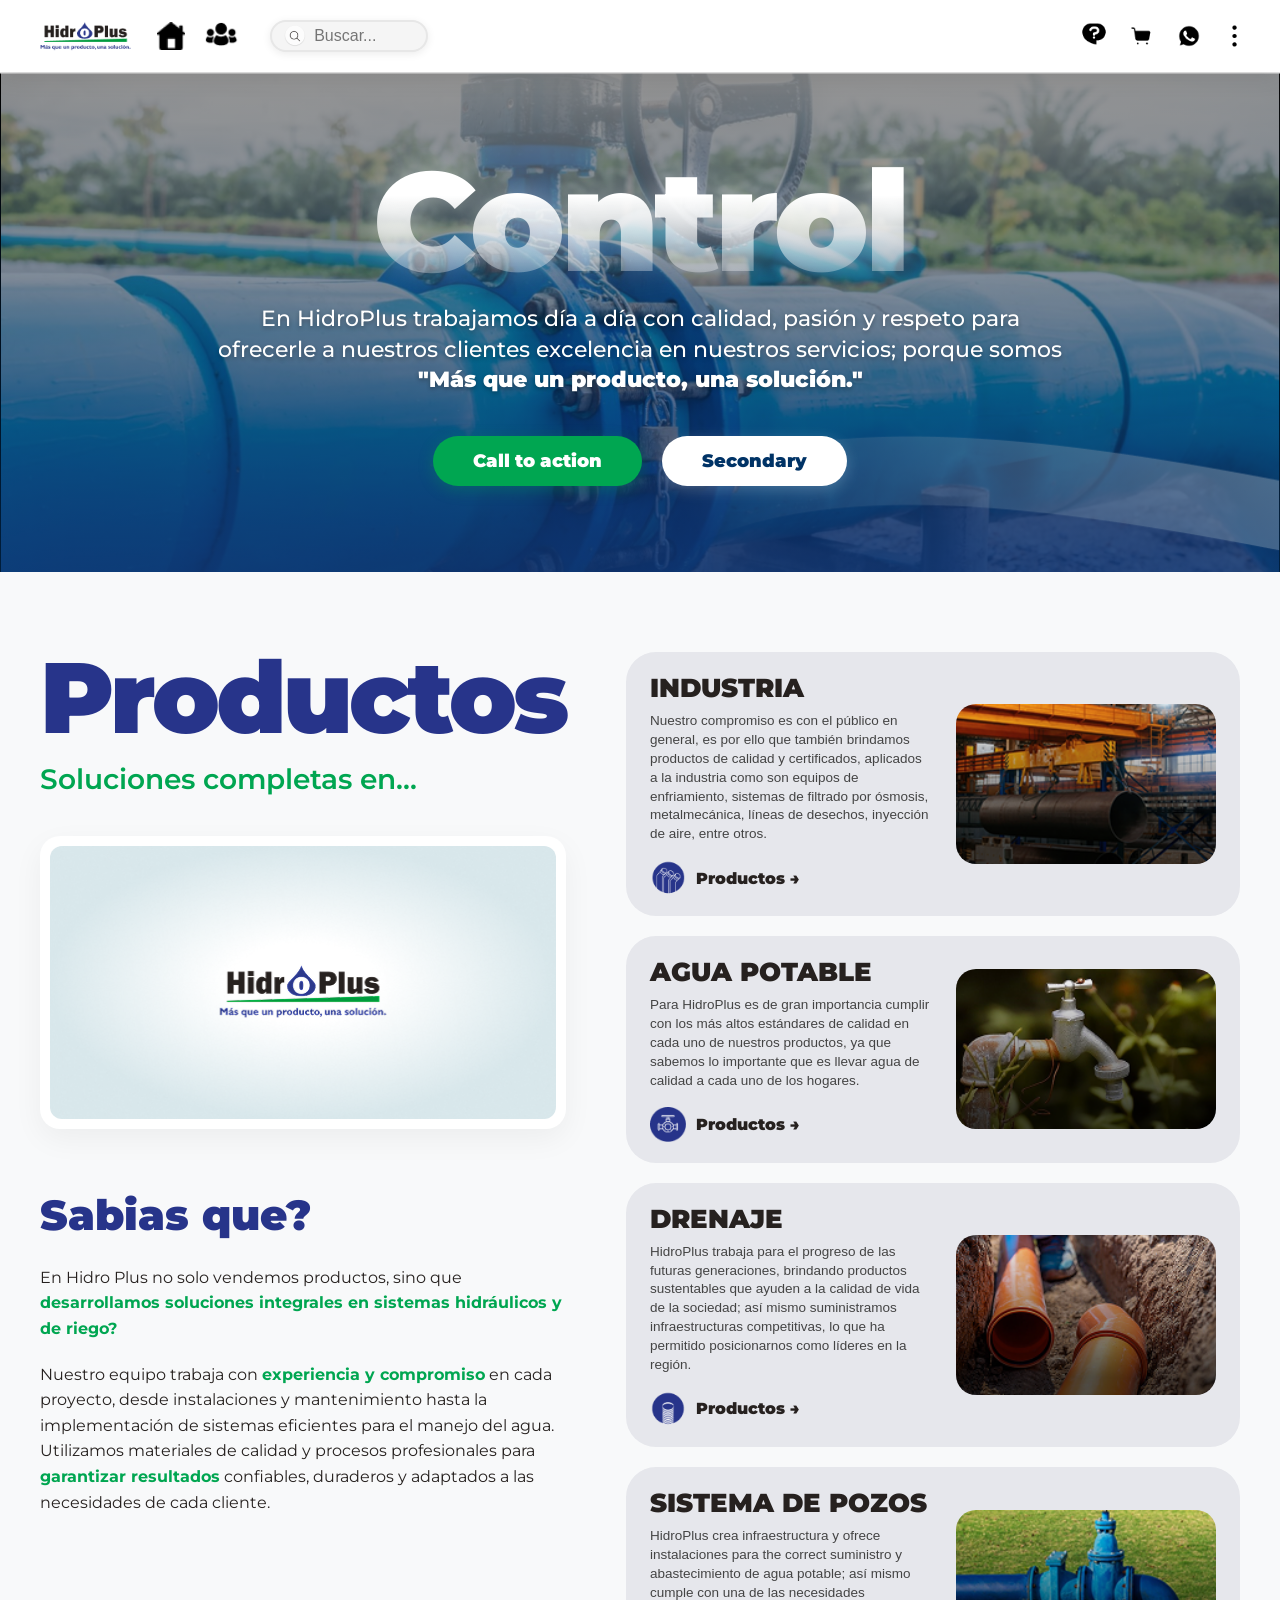
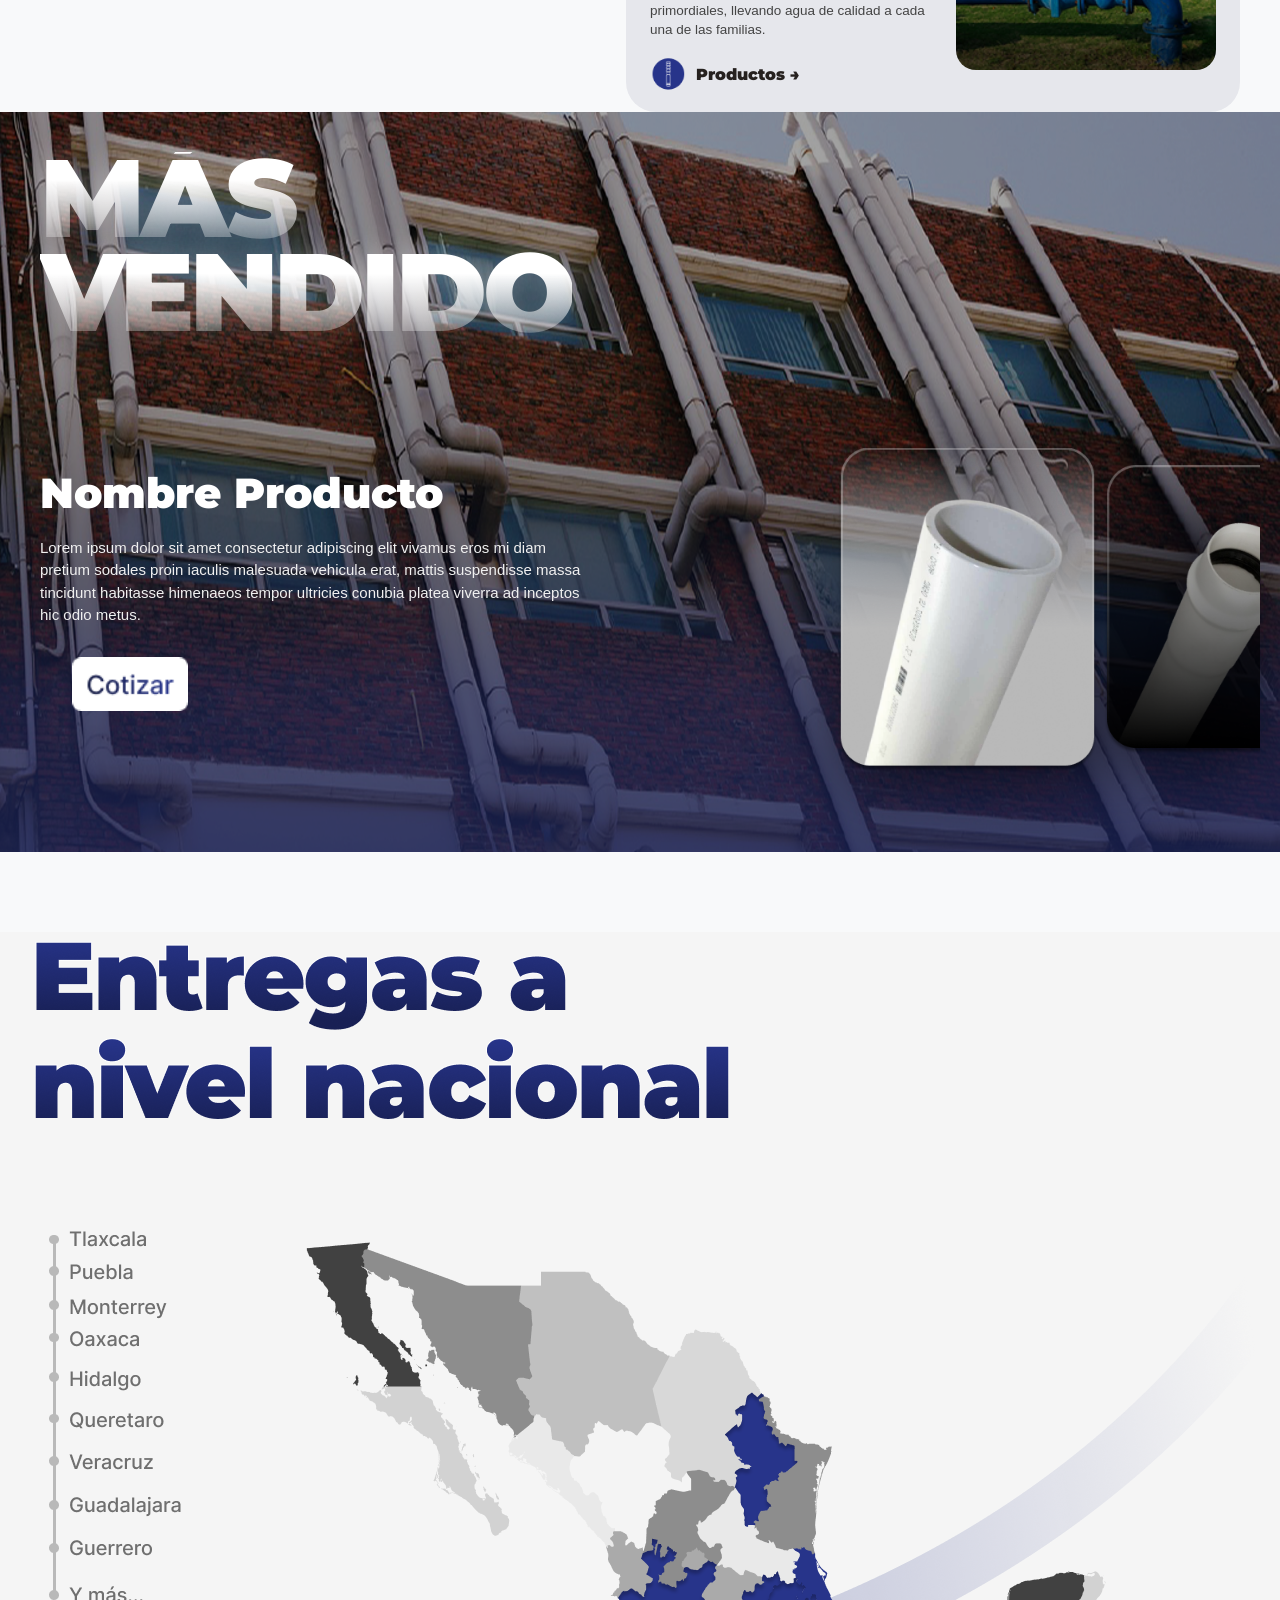
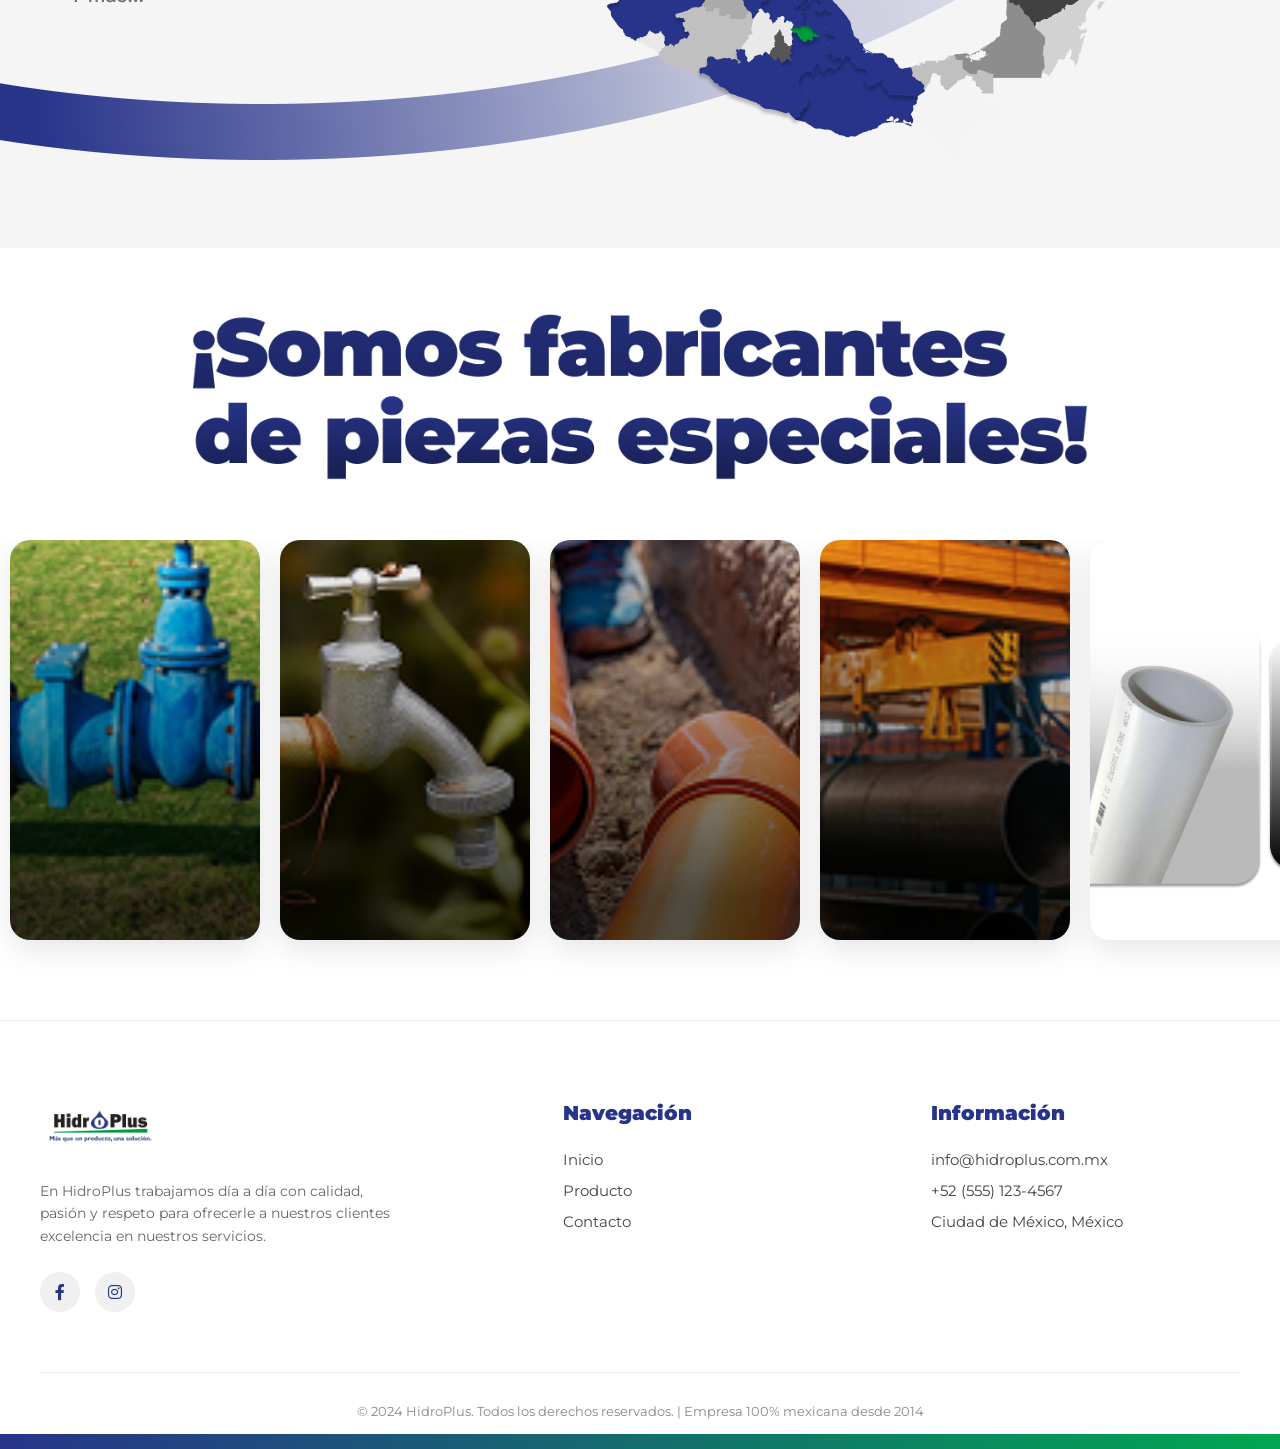
==== index.html @ 255d7ce8 "Add files via upload" ====
<!DOCTYPE html>
<html lang="es">

<head>
  <meta charset="UTF-8" />
  <meta name="viewport" content="width=device-width, initial-scale=1.0" />
  <title>HidroPlus</title>
  <link rel="preconnect" href="https://fonts.googleapis.com">
  <link rel="preconnect" href="https://fonts.gstatic.com" crossorigin>
  <link href="https://fonts.googleapis.com/css2?family=Montserrat:wght@200;300;500;600;900&display=swap"
    rel="stylesheet">
  <link rel="stylesheet" href="https://cdnjs.cloudflare.com/ajax/libs/font-awesome/6.0.0/css/all.min.css" />
  <link rel="stylesheet" href="styles.css" />
</head>

<body>
  <div class="main-bg">
    <header class="site-header">
      <div class="nav-left">
        <img class="logo" src="img/logo.png" alt="HidroPlus" />
        <img id="btn-home" class="icon" src="img/home.png" alt="Home" style="cursor: pointer;" />
        <a href="javascript:void(0)" id="btn-nosotros" class="nav-link-icon" title="Nosotros">
          <img class="icon" src="img/muñecos_menu.png" alt="Nosotros" />
        </a>
        <div class="search-bar-container">
          <div class="search-bar" tabindex="0">
            <span class="search-icon"></span>
            <input type="text" class="search-input" placeholder="Buscar..." />
          </div>
          <div class="search-dropdown" style="display:none;">
            <div class="search-option">Productos</div>
            <div class="search-option">Contacto</div>
            <div class="search-option">Servicios</div>
            <div class="search-option">FAQ</div>
          </div>
        </div>
      </div>
      <div class="nav-right">
        <a href="javascript:void(0)" id="btn-dudas" class="nav-link-icon" title="Dudas">
          <img class="icon" src="img/dudas_menu.png" alt="Dudas" />
        </a>
        <img class="icon" src="img/carrito_menu.png" alt="Carrito" />
        <img id="btn-whats" class="icon" src="img/whats_menu.png" alt="WhatsApp" style="cursor: pointer;" />
        <img class="icon" src="img/3puntos_menu.png" alt="Más" />
      </div>
      <!-- Hamburger Icon for Mobile -->
      <div class="mobile-menu-btn" id="mobile-menu-btn">
        <i class="fa fa-bars"></i>
      </div>
    </header>

    <!-- Mobile Navigation Dropdown -->
    <div class="mobile-nav" id="mobile-nav">
      <a href="javascript:void(0)" class="mobile-nav-link" id="mobile-btn-home">Inicio</a>
      <a href="javascript:void(0)" class="mobile-nav-link" id="mobile-btn-nosotros">Nosotros</a>
      <a href="javascript:void(0)" class="mobile-nav-link" id="mobile-btn-dudas">Dudas</a>
      <a href="javascript:void(0)" class="mobile-nav-link" id="mobile-btn-whats">Contacto</a>
    </div>
    <main>
      <div id="view-home">
        <section class="hero">
          <div class="hero-bg" style="background-image:url('img/banner.png');"></div>
          <div class="hero-overlay"></div>
          <div class="hero-content">
            <div class="hero-text-block">
              <h1 class="hero-title montserrat-black">Control</h1>
              <div class="hero-subtitle">
                En HidroPlus trabajamos día a día con calidad, pasión y respeto para ofrecerle a nuestros clientes
                excelencia en nuestros servicios; porque somos <span class="white-text">"Más que un producto, una
                  solución."</span>
              </div>
            </div>
            <div class="hero-actions">
              <a href="#contacto" class="btn btn-primary">Call to action</a>
              <a href="#servicios" class="btn btn-secondary">Secondary</a>
            </div>
          </div>
        </section>
        <section class="productos-section">
          <div class="productos-container">
            <div class="productos-header-side">
              <h2 class="productos-title">Productos</h2>
              <p class="productos-subtitle">Soluciones completas en...</p>
              <div class="brand-image-box">
                <video class="brand-video" autoplay muted loop playsinline poster="img/video_home.png">
                  <source src="img/video_home.mp4" type="video/mp4">
                  Tu navegador no soporta el elemento de video.
                </video>
              </div>

              <div class="sabias-que">
                <h3>Sabias que?</h3>
                <p>En Hidro Plus no solo vendemos productos, sino que <span class="green-text">desarrollamos
                    soluciones
                    integrales en sistemas hidráulicos y de riego?</span></p>
                <p>Nuestro equipo trabaja con <span class="green-text">experiencia y compromiso</span> en cada
                  proyecto,
                  desde instalaciones y mantenimiento hasta la implementación de sistemas eficientes para el manejo
                  del
                  agua. Utilizamos materiales de calidad y procesos profesionales para <span
                    class="green-text">garantizar
                    resultados</span> confiables, duraderos y adaptados a las necesidades de cada cliente.</p>
              </div>
            </div>

            <div class="productos-cards-side">
              <!-- Card 1: INDUSTRIA -->
              <div class="producto-card-premium">
                <div class="card-content">
                  <div class="card-text">
                    <h3 class="card-title">INDUSTRIA</h3>
                    <p class="card-desc">Nuestro compromiso es con el público en general, es por ello que también
                      brindamos productos de calidad y certificados, aplicados a la industria como son equipos de
                      enfriamiento, sistemas de filtrado por ósmosis, metalmecánica, líneas de desechos, inyección de
                      aire, entre otros.</p>
                    <div class="card-link-wrapper">
                      <img src="img/icono_industria.png" alt="" class="card-icon" />
                      <a href="#industria" class="card-link">Productos &rarr;</a>
                    </div>
                  </div>
                  <div class="card-image">
                    <img src="img/industria.png" alt="Industria" />
                  </div>
                </div>
              </div>

              <!-- Card 2: AGUA POTABLE -->
              <div class="producto-card-premium">
                <div class="card-content">
                  <div class="card-text">
                    <h3 class="card-title">AGUA POTABLE</h3>
                    <p class="card-desc">Para HidroPlus es de gran importancia cumplir con los más altos estándares de
                      calidad en cada uno de nuestros productos, ya que sabemos lo importante que es llevar agua de
                      calidad a cada uno de los hogares.</p>
                    <div class="card-link-wrapper">
                      <img src="img/icono_potable.png" alt="" class="card-icon" />
                      <a href="#agua_potable" class="card-link">Productos &rarr;</a>
                    </div>
                  </div>
                  <div class="card-image">
                    <img src="img/potable.png" alt="Agua Potable" />
                  </div>
                </div>
              </div>

              <!-- Card 3: DRENAJE -->
              <div class="producto-card-premium">
                <div class="card-content">
                  <div class="card-text">
                    <h3 class="card-title">DRENAJE</h3>
                    <p class="card-desc">HidroPlus trabaja para el progreso de las futuras generaciones, brindando
                      productos sustentables que ayuden a la calidad de vida de la sociedad; así mismo suministramos
                      infraestructuras competitivas, lo que ha permitido posicionarnos como líderes en la región.</p>
                    <div class="card-link-wrapper">
                      <img src="img/icono_drenaje.png" alt="" class="card-icon" />
                      <a href="#drenaje" class="card-link">Productos &rarr;</a>
                    </div>
                  </div>
                  <div class="card-image">
                    <img src="img/drenaje.png" alt="Drenaje" />
                  </div>
                </div>
              </div>

              <!-- Card 4: SISTEMA DE POZOS -->
              <div class="producto-card-premium">
                <div class="card-content">
                  <div class="card-text">
                    <h3 class="card-title">SISTEMA DE POZOS</h3>
                    <p class="card-desc">HidroPlus crea infraestructura y ofrece instalaciones para the correct
                      suministro
                      y abastecimiento de agua potable; así mismo cumple con una de las necesidades primordiales,
                      llevando
                      agua de calidad a cada una de las familias.</p>
                    <div class="card-link-wrapper">
                      <img src="img/icono_pozos.png" alt="" class="card-icon" />
                      <a href="#pozos" class="card-link">Productos &rarr;</a>
                    </div>
                  </div>
                  <div class="card-image">
                    <img src="img/pozo.png" alt="Sistema de Pozos" />
                  </div>
                </div>
              </div>
            </div>
          </div>
          <section class="mas-vendido-section">
            <div class="mv-background" style="background-image: url('img/fondomas_vendido.png');"></div>
            <div class="mv-container">
              <div class="mv-title-block">
                <h2 class="mv-title montserrat-black">MÁS</h2>
                <h2 class="mv-title montserrat-black">VENDIDO</h2>
              </div>

              <div class="mv-card">
                <div class="mv-card-text">
                  <h3 class="mv-product-name">Nombre Producto</h3>
                  <p class="mv-product-desc">Lorem ipsum dolor sit amet consectetur adipiscing elit vivamus eros mi
                    diam
                    pretium sodales proin iaculis malesuada vehicula erat, mattis suspendisse massa tincidunt
                    habitasse
                    himenaeos tempor ultricies conubia platea viverra ad inceptos hic odio metus.</p>
                  <a href="#cotizar" class="mv-btn-cotizar">
                    <img src="img/boton_cotizar.png" alt="Cotizar" class="btn-normal" />
                    <img src="img/cotizar_pulsor.png" alt="Cotizar" class="btn-hover" />
                  </a>
                </div>
                <div class="mv-card-image">
                  <img src="img/dostubos.png" alt="Producto Estrella" />
                </div>
              </div>
            </div>
          </section>
        </section>

        <section class="footer-banner-section">
          <img src="img/VANER.png" alt="HidroPlus Banner" class="footer-banner-img" />
        </section>

        <!-- New Section: Somos Fabricantes -->
        <section class="fabricantes-section">
          <img src="img/¡Somos_fabricantes....png" alt="¡Somos fabricantes de piezas especiales!"
            class="fabricantes-img">
        </section>

        <!-- New Section: Infinite Carousel -->
        <section class="infinite-carousel-section">
          <div class="carousel-track">
            <!-- First set of images -->
            <div class="carousel-item"><img src="img/pozo.png" alt="Proyecto"></div>
            <div class="carousel-item"><img src="img/potable.png" alt="Proyecto"></div>
            <div class="carousel-item"><img src="img/drenaje.png" alt="Proyecto"></div>
            <div class="carousel-item"><img src="img/industria.png" alt="Proyecto"></div>
            <div class="carousel-item"><img src="img/dostubos.png" alt="Proyecto"></div>
            <div class="carousel-item"><img src="img/banner.png" alt="Proyecto"></div>
            <!-- Duplicated set for infinite loop -->
            <div class="carousel-item"><img src="img/pozo.png" alt="Proyecto"></div>
            <div class="carousel-item"><img src="img/potable.png" alt="Proyecto"></div>
            <div class="carousel-item"><img src="img/drenaje.png" alt="Proyecto"></div>
            <div class="carousel-item"><img src="img/industria.png" alt="Proyecto"></div>
            <div class="carousel-item"><img src="img/dostubos.png" alt="Proyecto"></div>
            <div class="carousel-item"><img src="img/banner.png" alt="Proyecto"></div>
          </div>
        </section>
      </div>

      <div id="view-nosotros" style="display: none;">
        <!-- New Section: Nosotros (Somos) -->
        <section id="nosotros" class="somos-section">
          <div class="somos-bg" style="background-image: url('img/Fondo_somos.png');"></div>
          <div class="somos-overlay"></div>
          <div class="somos-content">
            <img src="img/Somos.png" alt="Somos" class="somos-title-img">
            <img src="img/Texto_somos.png" alt="HidroPlus" class="somos-logo-img">
          </div>
        </section>

        <!-- New Section: Nuestros Logros -->
        <section class="logros-section">
          <h2 class="logros-title montserrat-black">¡Nuestros logros!</h2>
          <div class="logros-container">
            <div class="logros-card">
              <img src="img/10+.png" alt="Años de experiencia">
              <div class="logros-overlay-premium">
                <div class="counter-box">
                  <span class="counter" data-target="10">0</span><span class="plus-sign">+</span>
                </div>
                <p class="logros-label">Años de experiencia</p>
              </div>
            </div>
            <div class="logros-card">
              <img src="img/500+.png" alt="Proyectos completados">
              <div class="logros-overlay-premium">
                <div class="counter-box">
                  <span class="counter" data-target="500">0</span><span class="plus-sign">+</span>
                </div>
                <p class="logros-label">Proyectos completados</p>
              </div>
            </div>
            <div class="logros-card">
              <img src="img/100%25.png" alt="Mexicana">
              <div class="logros-overlay-premium">
                <div class="counter-box">
                  <span class="counter" data-target="100">0</span><span class="plus-sign">%</span>
                </div>
                <p class="logros-label">Mexicana</p>
              </div>
            </div>
          </div>
        </section>

        <!-- New Section: Nuestros Valores -->
        <section class="valores-section">
          <h2 class="valores-title montserrat-black">Nuestros valores</h2>
          <p class="valores-subtitle">"Más que un producto, una solución"</p>
          <div class="valores-container">
            <img src="img/calidad.png" alt="Calidad" class="valor-img">
            <img src="img/pasion.png" alt="Pasión" class="valor-img">
            <img src="img/respeto.png" alt="Respeto" class="valor-img">
            <img src="img/inovacion.png" alt="Innovación" class="valor-img">
          </div>
        </section>

        <!-- New Section: Familia & Mission/Vision -->
        <section class="familia-section">
          <h2 class="familia-title">FAMILIA HIDROPLUS</h2>

          <div class="nosotros-grid">
            <!-- Left: Mission & Vision Native Blocks -->
            <div class="mv-stack">
              <div class="mv-native-block">
                <img src="img/icono_vision.png" alt="Icono Visión" class="mv-icon">
                <h3 class="mv-block-title">Nuestra Visión</h3>
                <p class="mv-block-text">Ser la empresa líder en México en soluciones hidráulicas, reconocida por
                  nuestra calidad, innovación y compromiso con la satisfacción del cliente, expandiendo nuestra
                  presencia a nivel nacional.</p>
              </div>
              <div class="mv-native-block">
                <img src="img/icono_mision.png" alt="Icono Misión" class="mv-icon">
                <h3 class="mv-block-title">Nuestra Misión</h3>
                <p class="mv-block-text">Ofrecer soluciones integrales en sistemas hidráulicos, alcantarillado y riego
                  con los más altos estándares de calidad, brindando a nuestros clientes productos y servicios
                  confiables que superen sus expectativas.</p>
              </div>
            </div>

            <!-- Horizontal Infinite Carousel (Home Style) -->
            <div class="nosotros-carousel-container">
              <div class="nosotros-carousel-track">
                <img src="img/pozo.png" alt="Proyecto">
                <img src="img/potable.png" alt="Proyecto">
                <img src="img/drenaje.png" alt="Proyecto">
                <img src="img/industria.png" alt="Proyecto">
                <img src="img/dostubos.png" alt="Proyecto">
                <img src="img/banner.png" alt="Proyecto">
                <img src="img/Fondo_somos.png" alt="Proyecto">
                <img src="img/fondomas_vendido.png" alt="Proyecto">
                <!-- Duplicate for infinite scroll -->
                <img src="img/pozo.png" alt="Proyecto">
                <img src="img/potable.png" alt="Proyecto">
                <img src="img/drenaje.png" alt="Proyecto">
                <img src="img/industria.png" alt="Proyecto">
                <img src="img/dostubos.png" alt="Proyecto">
                <img src="img/banner.png" alt="Proyecto">
                <img src="img/Fondo_somos.png" alt="Proyecto">
                <img src="img/fondomas_vendido.png" alt="Proyecto">
              </div>
            </div>
          </div>
        </section>

        <!-- FAQ Section -->
        <section id="faq" class="faq-section">
          <div class="faq-header">
            <img src="img/PreguntasFrecuentes.png" alt="Preguntas Frecuentes" class="faq-title-img">
          </div>
          <div class="faq-grid">
            <!-- Card 1 -->
            <div class="faq-card">
              <div class="faq-card-header">
                <div class="faq-avatar faq-avatar-pink" style="background-color: #ffe4e6;">
                  <svg width="24" height="24" viewBox="0 0 24 24" fill="none" xmlns="http://www.w3.org/2000/svg"
                    class="faq-pixel-icon">
                    <rect x="8" y="4" width="8" height="2" fill="currentColor" />
                    <rect x="8" y="18" width="8" height="2" fill="currentColor" />
                    <rect x="4" y="8" width="2" height="8" fill="currentColor" />
                    <rect x="18" y="8" width="2" height="8" fill="currentColor" />
                    <rect x="6" y="6" width="2" height="2" fill="currentColor" />
                    <rect x="16" y="6" width="2" height="2" fill="currentColor" />
                    <rect x="6" y="16" width="2" height="2" fill="currentColor" />
                    <rect x="16" y="16" width="2" height="2" fill="currentColor" />
                    <rect x="8" y="9" width="2" height="2" fill="currentColor" />
                    <rect x="14" y="9" width="2" height="2" fill="currentColor" />
                    <rect x="8" y="14" width="2" height="1" fill="currentColor" />
                    <rect x="14" y="14" width="2" height="1" fill="currentColor" />
                    <rect x="10" y="15" width="4" height="1" fill="currentColor" />
                  </svg>
                </div>
                <div class="faq-meta">
                  <span class="faq-name">¿Cómo elijo la tubería correcta?</span>
                  <span class="faq-role">Asesoría Técnica</span>
                </div>
              </div>
              <p class="faq-text">Nuestro equipo de expertos te ayudará a seleccionar el material y diámetro ideal
                según
                la presión y el tipo de fluido de tu proyecto.</p>
            </div>
            <!-- Card 2 -->
            <div class="faq-card">
              <div class="faq-card-header">
                <div class="faq-avatar faq-avatar-blue" style="background-color: #e0f2fe;">
                  <svg width="24" height="24" viewBox="0 0 24 24" fill="none" xmlns="http://www.w3.org/2000/svg"
                    class="faq-pixel-icon">
                    <rect x="8" y="4" width="8" height="2" fill="currentColor" />
                    <rect x="8" y="18" width="8" height="2" fill="currentColor" />
                    <rect x="4" y="8" width="2" height="8" fill="currentColor" />
                    <rect x="18" y="8" width="2" height="8" fill="currentColor" />
                    <rect x="6" y="6" width="2" height="2" fill="currentColor" />
                    <rect x="16" y="6" width="2" height="2" fill="currentColor" />
                    <rect x="6" y="16" width="2" height="2" fill="currentColor" />
                    <rect x="16" y="16" width="2" height="2" fill="currentColor" />
                    <rect x="8" y="9" width="2" height="2" fill="currentColor" />
                    <rect x="14" y="9" width="2" height="2" fill="currentColor" />
                    <rect x="8" y="14" width="2" height="1" fill="currentColor" />
                    <rect x="14" y="14" width="2" height="1" fill="currentColor" />
                    <rect x="10" y="15" width="4" height="1" fill="currentColor" />
                  </svg>
                </div>
                <div class="faq-meta">
                  <span class="faq-name">¿PVC o polietileno?</span>
                  <span class="faq-role">Materiales</span>
                </div>
              </div>
              <p class="faq-text">Depende de la flexibilidad y resistencia requerida. El PVC es ideal para redes
                rígidas, mientras que el polietileno ofrece máxima durabilidad en terrenos difíciles.</p>
            </div>
            <!-- Card 3 -->
            <div class="faq-card">
              <div class="faq-card-header">
                <div class="faq-avatar faq-avatar-green" style="background-color: #f0fdf4;">
                  <svg width="24" height="24" viewBox="0 0 24 24" fill="none" xmlns="http://www.w3.org/2000/svg"
                    class="faq-pixel-icon">
                    <rect x="8" y="4" width="8" height="2" fill="currentColor" />
                    <rect x="8" y="18" width="8" height="2" fill="currentColor" />
                    <rect x="4" y="8" width="2" height="8" fill="currentColor" />
                    <rect x="18" y="8" width="2" height="8" fill="currentColor" />
                    <rect x="6" y="6" width="2" height="2" fill="currentColor" />
                    <rect x="16" y="6" width="2" height="2" fill="currentColor" />
                    <rect x="6" y="16" width="2" height="2" fill="currentColor" />
                    <rect x="16" y="16" width="2" height="2" fill="currentColor" />
                    <rect x="8" y="9" width="2" height="2" fill="currentColor" />
                    <rect x="14" y="9" width="2" height="2" fill="currentColor" />
                    <rect x="8" y="14" width="2" height="1" fill="currentColor" />
                    <rect x="14" y="14" width="2" height="1" fill="currentColor" />
                    <rect x="10" y="15" width="4" height="1" fill="currentColor" />
                  </svg>
                </div>
                <div class="faq-meta">
                  <span class="faq-name">¿Ofrecen servicios de instalación?</span>
                  <span class="faq-role">Servicios</span>
                </div>
              </div>
              <p class="faq-text">Sí, contamos con cuadrillas especializadas para la instalación de sistemas
                hidráulicos, alcantarillado y riego a nivel nacional.</p>
            </div>
            <!-- Card 4 -->
            <div class="faq-card">
              <div class="faq-card-header">
                <div class="faq-avatar faq-avatar-yellow" style="background-color: #fef9c3;">
                  <svg width="24" height="24" viewBox="0 0 24 24" fill="none" xmlns="http://www.w3.org/2000/svg"
                    class="faq-pixel-icon">
                    <rect x="8" y="4" width="8" height="2" fill="currentColor" />
                    <rect x="8" y="18" width="8" height="2" fill="currentColor" />
                    <rect x="4" y="8" width="2" height="8" fill="currentColor" />
                    <rect x="18" y="8" width="2" height="8" fill="currentColor" />
                    <rect x="6" y="6" width="2" height="2" fill="currentColor" />
                    <rect x="16" y="6" width="2" height="2" fill="currentColor" />
                    <rect x="6" y="16" width="2" height="2" fill="currentColor" />
                    <rect x="16" y="16" width="2" height="2" fill="currentColor" />
                    <rect x="8" y="9" width="2" height="2" fill="currentColor" />
                    <rect x="14" y="9" width="2" height="2" fill="currentColor" />
                    <rect x="8" y="14" width="2" height="1" fill="currentColor" />
                    <rect x="14" y="14" width="2" height="1" fill="currentColor" />
                    <rect x="10" y="15" width="4" height="1" fill="currentColor" />
                  </svg>
                </div>
                <div class="faq-meta">
                  <span class="faq-name">¿Cómo solicito una cotización?</span>
                  <span class="faq-role">Ventas</span>
                </div>
              </div>
              <p class="faq-text">Puedes enviarnos tus planos o lista de materiales vía WhatsApp o correo electrónico
                y
                recibirás una propuesta formal en menos de 24 horas.</p>
            </div>
            <!-- Card 5 -->
            <div class="faq-card">
              <div class="faq-card-header">
                <div class="faq-avatar faq-avatar-purple" style="background-color: #ede9fe;">
                  <svg width="24" height="24" viewBox="0 0 24 24" fill="none" xmlns="http://www.w3.org/2000/svg"
                    class="faq-pixel-icon">
                    <rect x="8" y="4" width="8" height="2" fill="currentColor" />
                    <rect x="8" y="18" width="8" height="2" fill="currentColor" />
                    <rect x="4" y="8" width="2" height="8" fill="currentColor" />
                    <rect x="18" y="8" width="2" height="8" fill="currentColor" />
                    <rect x="6" y="6" width="2" height="2" fill="currentColor" />
                    <rect x="16" y="6" width="2" height="2" fill="currentColor" />
                    <rect x="6" y="16" width="2" height="2" fill="currentColor" />
                    <rect x="16" y="16" width="2" height="2" fill="currentColor" />
                    <rect x="8" y="9" width="2" height="2" fill="currentColor" />
                    <rect x="14" y="9" width="2" height="2" fill="currentColor" />
                    <rect x="8" y="14" width="2" height="1" fill="currentColor" />
                    <rect x="14" y="14" width="2" height="1" fill="currentColor" />
                    <rect x="10" y="15" width="4" height="1" fill="currentColor" />
                  </svg>
                </div>
                <div class="faq-meta">
                  <span class="faq-name">¿Tienen envíos a todo México?</span>
                  <span class="faq-role">Logística</span>
                </div>
              </div>
              <p class="faq-text">Contamos con logística propia y alianzas estratégicas para entregar tus productos en
                cualquier parte de la República Mexicana.</p>
            </div>
            <!-- Card 6 -->
            <div class="faq-card">
              <div class="faq-card-header">
                <div class="faq-avatar faq-avatar-orange" style="background-color: #ffedd5;">
                  <svg width="24" height="24" viewBox="0 0 24 24" fill="none" xmlns="http://www.w3.org/2000/svg"
                    class="faq-pixel-icon">
                    <rect x="8" y="4" width="8" height="2" fill="currentColor" />
                    <rect x="8" y="18" width="8" height="2" fill="currentColor" />
                    <rect x="4" y="8" width="2" height="8" fill="currentColor" />
                    <rect x="18" y="8" width="2" height="8" fill="currentColor" />
                    <rect x="6" y="6" width="2" height="2" fill="currentColor" />
                    <rect x="16" y="6" width="2" height="2" fill="currentColor" />
                    <rect x="6" y="16" width="2" height="2" fill="currentColor" />
                    <rect x="16" y="16" width="2" height="2" fill="currentColor" />
                    <rect x="8" y="9" width="2" height="2" fill="currentColor" />
                    <rect x="14" y="9" width="2" height="2" fill="currentColor" />
                    <rect x="8" y="14" width="2" height="1" fill="currentColor" />
                    <rect x="14" y="14" width="2" height="1" fill="currentColor" />
                    <rect x="10" y="15" width="4" height="1" fill="currentColor" />
                  </svg>
                </div>
                <div class="faq-meta">
                  <span class="faq-name">¿Qué garantía tienen los productos?</span>
                  <span class="faq-role">Calidad</span>
                </div>
              </div>
              <p class="faq-text">Todos nuestros productos cumplen con las normas internacionales de calidad y cuentan
                con garantía directa de fábrica contra defectos.</p>
            </div>
          </div>
        </section>
      </div>

      <div id="view-cotizaciones" style="display:none;">
        <div class="view-cotizaciones-container">
          <div class="dudas-header">
            <h1 class="dudas-title Montserrat-black">Solicita una Cotización</h1>
          </div>

          <div class="cotizacion-main-row">
            <!-- Main Large Card (200px radius) -->
            <div class="quote-section-card">
              <!-- Left: Form Section -->
              <div class="quote-form-left">
                <div class="avatar-large">
                  <img src="img/avatar.png" alt="Usuario" class="avatar-img">
                </div>
                <div class="inputs-col-compact">
                  <div class="input-group-compact">
                    <label>Nombre:</label>
                    <input type="text" placeholder="Nombre">
                  </div>
                  <div class="input-group-compact">
                    <label>Correo:</label>
                    <input type="email" placeholder="Correo@gmail.com">
                  </div>
                  <div class="input-group-compact">
                    <label>Servicio de interés:</label>
                    <select>
                      <option>servicio</option>
                      <option>Tubería</option>
                      <option>Válvulas</option>
                    </select>
                  </div>
                  <div class="input-group-compact">
                    <label>Dirección:</label>
                    <input type="text" placeholder="Dirección">
                  </div>
                  <div class="input-group-compact">
                    <label>Teléfono:</label>
                    <input type="text" placeholder="(+52) 000 000 0000">
                  </div>
                  <button class="btn-enviar-compact">Enviar</button>
                </div>
              </div>

              <!-- Right: Payment Sub-Card (40px radius) -->
              <div class="payment-card-sub">
                <div class="payment-content">
                  <div class="delivery-status">
                    <span class="delivery-label">Fecha de entrega</span>
                    <span class="delivery-date">00/00/0000</span>
                  </div>
                  <div class="quote-id-row">
                    <span class="quote-id-label">Cotizacion</span>
                    <div class="quote-id-value">Hidroplus-122</div>
                  </div>
                  <div class="card-inputs-row">
                    <input type="text" class="card-number-input" placeholder="456 *** *** *** 567">
                    <input type="text" class="card-cvv-input" placeholder="CVV">
                  </div>
                  <div class="payment-methods-row">
                    <img src="https://upload.wikimedia.org/wikipedia/commons/d/d6/Visa_2021.svg" alt="Visa"
                      class="pay-icon">
                    <img src="https://upload.wikimedia.org/wikipedia/commons/f/fa/Apple_logo_black.svg" alt="Apple Pay"
                      class="pay-icon">
                    <img src="https://upload.wikimedia.org/wikipedia/commons/b/b5/Google_Pay_%28GPay%29_Logo.svg"
                      alt="Google Pay" class="pay-icon">
                    <img src="https://upload.wikimedia.org/wikipedia/commons/2/2a/Mastercard-logo.svg" alt="Mastercard"
                      class="pay-icon">
                  </div>
                  <button class="btn-pagar-rect">PAGAR</button>
                </div>
              </div>
            </div>
          </div>

          <div class="cotizacion-bottom-row">
            <!-- Recent Quotes -->
            <div class="cotizacion-card recent-quotes-card">
              <h3 class="card-subtitle">Cotizaciones recientes</h3>
              <div class="quotes-timeline-container">
                <div class="timeline-graphic-wrapper">
                  <img src="img/circulos.png" alt="Timeline" class="timeline-img">
                </div>
                <div class="quotes-list">
                  <!-- Quote 122 -->
                  <div class="quote-timeline-item">
                    <div class="quote-item">
                      <div class="quote-info">
                        <h4>Hidroplus-122</h4>
                        <p class="quote-desc-bold">Descripcion de la cotizacion<br>*Producto<br>*Piezas<br>*Dirección de
                          envio<br>Total a pagar
                        </p>
                      </div>
                      <button class="btn-comprar-quote">Comprar</button>
                    </div>
                  </div>
                  <!-- Quote 121 -->
                  <div class="quote-timeline-item">
                    <div class="quote-item">
                      <div class="quote-info">
                        <h4>Hidroplus-121</h4>
                        <p class="quote-desc-bold">Descripcion de la cotizacion<br>*Producto<br>*Piezas<br>*Dirección de
                          envio<br>Total a pagar
                        </p>
                      </div>
                      <button class="btn-comprar-quote">Comprar</button>
                    </div>
                  </div>
                  <!-- Quote 120 -->
                  <div class="quote-timeline-item">
                    <div class="quote-item">
                      <div class="quote-info">
                        <h4>Hidroplus-120</h4>
                        <p class="quote-desc-bold">Descripcion de la cotizacion<br>*Producto<br>*Piezas<br>*Dirección de
                          envio<br>Total a pagar
                        </p>
                      </div>
                      <button class="btn-comprar-quote">Comprar</button>
                    </div>
                  </div>
                </div>
              </div>
            </div>

            <!-- Personalized Attention Stack (Side by Side) -->
            <div class="attention-stack">
              <h3 class="card-subtitle">Atencion<br>personalizada</h3>

              <!-- Card 1: Horario -->
              <div class="attention-item-card">
                <div class="attention-icon-wrapper">
                  <i class="far fa-clock"></i>
                  <span>Horario</span>
                </div>
                <div class="attention-details">
                  <p>Lunes a Viernes: 8:00 - 18:00<br>Sábado: 9:00 - 14:00</p>
                </div>
              </div>

              <!-- Card 2: Teléfono -->
              <div class="attention-item-card">
                <div class="attention-icon-wrapper">
                  <i class="fas fa-phone-alt"></i>
                  <span>Teléfono</span>
                </div>
                <div class="attention-details">
                  <p>+52 (555) 123-4567<br>+52 (555) 890-1234</p>
                </div>
              </div>

              <!-- Card 3: Email -->
              <div class="attention-item-card">
                <div class="attention-icon-wrapper">
                  <i class="far fa-envelope"></i>
                  <span>Email</span>
                </div>
                <div class="attention-details">
                  <p>info@hidroplus.com.mx<br>ventas@hidroplus.com.mx</p>
                </div>
              </div>

              <!-- Card 4: Ubicación -->
              <div class="attention-item-card">
                <div class="attention-icon-wrapper">
                  <i class="fas fa-map-marker-alt"></i>
                  <span>Ubicación</span>
                </div>
                <div class="attention-details">
                  <p>Ciudad de México<br>México, C.P. 01234</p>
                </div>
              </div>
            </div>
          </div>
        </div>
      </div>

      <div id="view-contacto" style="display:none;">
        <div class="view-contacto-container">
          <div class="contacto-header">
            <img src="img/Contacto.png" alt="Contacto" class="contacto-title-img">
          </div>

          <div class="contacto-main-row">
            <!-- Left Info Column -->
            <div class="contacto-info-col">
              <!-- Email Card -->
              <div class="attention-item-card">
                <div class="attention-icon-wrapper">
                  <img src="img/icono_mensaje.png" alt="Email" class="attention-custom-icon">
                  <span>Email</span>
                </div>
                <div class="attention-details">
                  <p>info@hidroplus.com.mx<br>ventas@hidroplus.com.mx</p>
                </div>
              </div>

              <!-- Phone Card -->
              <div class="attention-item-card">
                <div class="attention-icon-wrapper">
                  <img src="img/icono_cel.png" alt="Teléfono" class="attention-custom-icon">
                  <span>Teléfono</span>
                </div>
                <div class="attention-details">
                  <p>+52 (555) 123-4567<br>+52 (555) 890-1234</p>
                </div>
              </div>
            </div>

            <!-- Right Form Column -->
            <div class="contacto-form-col">
              <!-- Form bubble stands alone here, no payment card -->
              <div class="quote-form-left">
                <div class="avatar-large">
                  <img src="img/avatar.png" alt="Usuario" class="avatar-img">
                </div>
                <div class="inputs-col-compact">
                  <div class="input-group-compact">
                    <label>Nombre:</label>
                    <input type="text" placeholder="Nombre">
                  </div>
                  <div class="input-group-compact">
                    <label>Correo:</label>
                    <input type="email" placeholder="Correo@gmail.com">
                  </div>
                  <div class="input-group-compact">
                    <label>Servicio de interés:</label>
                    <select>
                      <option>servicio</option>
                      <option>Tubería</option>
                      <option>Válvulas</option>
                    </select>
                  </div>
                  <div class="input-group-compact">
                    <label>Dirección:</label>
                    <input type="text" placeholder="Dirección">
                  </div>
                  <div class="input-group-compact">
                    <label>Teléfono:</label>
                    <input type="text" placeholder="(+52) 000 000 0000">
                  </div>
                  <button class="btn-enviar-compact">Enviar</button>
                </div>
              </div>
            </div>
          </div>

          <div class="visitanos-section">
            <img src="img/¡Visítanos!.png" alt="¡Visítanos!" class="visitanos-title-img">
            <div class="visitanos-layout-row">
              <!-- Left: Info Stack -->
              <div class="visitanos-info-stack">
                <div class="attention-item-card schedule-card">
                  <div class="attention-icon-wrapper no-label">
                    <!-- Figma Clock Icon - Refined viewBox to prevent clipping -->
                    <img
                      src="[data-uri]"
                      alt="Horario" class="attention-custom-icon">
                  </div>
                  <div class="attention-details">
                    <p>Lunes a Viernes: 8:00 - 18:00<br>Sábado: 9:00 - 14:00</p>
                  </div>
                </div>

                <div class="attention-item-card location-card">
                  <div class="attention-icon-wrapper no-label">
                    <!-- Clean Figma Pin Icon -->
                    <img
                      src="[data-uri]"
                      alt="Ubicación" class="attention-custom-icon">
                  </div>
                  <div class="attention-details">
                    <p>Ciudad de México<br>México, C.P. 01234</p>
                  </div>
                </div>
              </div>

              <!-- Right: Real Google Map -->
              <div class="map-placeholder-card">
                <iframe
                  src="https://www.google.com/maps/embed?pb=!1m18!1m12!1m3!1d15024.498177421113!2d-98.89539396112674!3d19.707323136203533!2m3!1f0!2f0!3f0!3m2!1i1024!2i768!4f13.1!3m3!1m2!1s0x85d1e8ad46001001%3A0xe67c001001e67c00!2sSan%20Mart%C3%ADn%20de%20las%20Pir%C3%A1mides%2C%20M%C3%A9x.!5e0!3m2!1ses-419!2smx!4v1710125000000!5m2!1ses-419!2smx"
                  width="100%" height="100%" style="border:0; border-radius: 40px;" allowfullscreen="" loading="lazy"
                  referrerpolicy="no-referrer-when-downgrade">
                </iframe>
              </div>
            </div>
          </div>
        </div>
      </div>
      <div id="view-catalogo" style="display:none;" class="view-section">
        <div class="catalogo-header">
          <div class="catalogo-header-content">
            <h1 class="catalogo-title montserrat-black" id="catalogo-dynamic-title">Industria</h1>
            <h2 class="catalogo-subtitle">Catálogo</h2>
          </div>
        </div>
        <div class="catalogo-grid-container">
          <div class="catalogo-grid" id="catalogo-dynamic-grid">
            <!-- Dynamic product cards will be injected here -->
          </div>
        </div>
      </div>
    </main>

    <!-- New Footer -->
    <footer class="site-footer">
      <div class="footer-container">
        <div class="footer-column footer-brand">
          <img src="img/logo.png" alt="HidroPlus Logo" class="footer-logo">
          <p class="footer-desc">
            En HidroPlus trabajamos día a día con calidad, pasión y respeto para ofrecerle a nuestros clientes
            excelencia en nuestros servicios.
          </p>
          <div class="footer-socials">
            <a href="https://www.facebook.com/Hidroplus.THT" target="_blank" class="social-icon" title="Facebook">
              <i class="fab fa-facebook-f"></i>
            </a>
            <a href="https://www.instagram.com/hidroplustht/" target="_blank" class="social-icon" title="Instagram">
              <i class="fab fa-instagram"></i>
            </a>
          </div>
        </div>
        <div class="footer-column">
          <h4 class="footer-title">Navegación</h4>
          <ul class="footer-links">
            <li><a href="#">Inicio</a></li>
            <li><a href="#">Producto</a></li>
            <li><a href="#">Contacto</a></li>
          </ul>
        </div>
        <div class="footer-column">
          <h4 class="footer-title">Información</h4>
          <ul class="footer-info">
            <li><a href="mailto:info@hidroplus.com.mx">info@hidroplus.com.mx</a></li>
            <li><a href="tel:525551234567">+52 (555) 123-4567</a></li>
            <li><span>Ciudad de México, México</span></li>
          </ul>
        </div>
      </div>
      <div class="footer-bottom">
        <p>&copy; 2024 HidroPlus. Todos los derechos reservados. | Empresa 100% mexicana desde 2014</p>
      </div>
    </footer>
  </div>
  <script>
    const searchBar = document.querySelector('.search-bar');
    const searchDropdown = document.querySelector('.search-dropdown');
    const searchInput = document.querySelector('.search-input');

    // Mobile menu toggle logic
    const mobileMenuBtn = document.getElementById('mobile-menu-btn');
    const mobileNav = document.getElementById('mobile-nav');

    if (mobileMenuBtn && mobileNav) {
      mobileMenuBtn.addEventListener('click', () => {
        mobileNav.classList.toggle('active');
      });
    }

    function hideMobileMenu() {
      if (mobileNav && mobileNav.classList.contains('active')) {
        mobileNav.classList.remove('active');
      }
    }

    function showDropdown() {
      searchDropdown.style.display = 'block';
    }
    function hideDropdown() {
      searchDropdown.style.display = 'none';
    }

    searchBar.addEventListener('click', showDropdown);
    searchInput.addEventListener('focus', showDropdown);
    searchBar.addEventListener('blur', hideDropdown);

    searchDropdown.addEventListener('mousedown', function (e) {
      e.preventDefault();
      if (e.target.classList.contains('search-option')) {
        searchInput.value = e.target.textContent;
        hideDropdown();
      }
    });

    document.addEventListener('click', function (e) {
      if (!searchBar.contains(e.target)) {
        hideDropdown();
      }
    });
    // View Switching Logic
    const btnHome = document.getElementById('btn-home');
    const btnNosotros = document.getElementById('btn-nosotros');
    const btnDudas = document.getElementById('btn-dudas');
    const btnWhats = document.getElementById('btn-whats');
    const viewHome = document.getElementById('view-home');
    const viewNosotros = document.getElementById('view-nosotros');
    const viewCotizaciones = document.getElementById('view-cotizaciones');
    const viewContacto = document.getElementById('view-contacto');
    const viewCatalogo = document.getElementById('view-catalogo');

    function updateCounters() {
      const counters = document.querySelectorAll('.counter');
      let anyActive = false;

      counters.forEach(counter => {
        const target = +counter.getAttribute('data-target');
        const count = +counter.innerText;
        const increment = Math.max(1, target / 50);

        if (count < target) {
          counter.innerText = Math.ceil(count + increment);
          anyActive = true;
        } else {
          counter.innerText = target;
        }
      });

      if (anyActive) {
        setTimeout(updateCounters, 30);
      }
    }

    function showHome() {
      viewHome.style.display = 'block';
      viewNosotros.style.display = 'none';
      viewCotizaciones.style.display = 'none';
      viewContacto.style.display = 'none';
      if (viewCatalogo) viewCatalogo.style.display = 'none';
      hideMobileMenu();
      window.scrollTo(0, 0);
    }

    function showNosotros() {
      viewHome.style.display = 'none';
      viewNosotros.style.display = 'block';
      viewCotizaciones.style.display = 'none';
      viewContacto.style.display = 'none';
      if (viewCatalogo) viewCatalogo.style.display = 'none';
      hideMobileMenu();
      window.scrollTo(0, 0);

      document.querySelectorAll('.counter').forEach(c => c.innerText = "0");
      setTimeout(updateCounters, 100);
    }

    function showCotizaciones() {
      viewHome.style.display = 'none';
      viewNosotros.style.display = 'none';
      viewCotizaciones.style.display = 'block';
      viewContacto.style.display = 'none';
      if (viewCatalogo) viewCatalogo.style.display = 'none';
      hideMobileMenu();
      window.scrollTo(0, 0);
    }

    function showContacto() {
      viewHome.style.display = 'none';
      viewNosotros.style.display = 'none';
      viewCotizaciones.style.display = 'none';
      viewContacto.style.display = 'block';
      if (viewCatalogo) viewCatalogo.style.display = 'none';
      hideMobileMenu();
      window.scrollTo(0, 0);
    }

    function showCatalogo(categoryName) {
      viewHome.style.display = 'none';
      viewNosotros.style.display = 'none';
      viewCotizaciones.style.display = 'none';
      viewContacto.style.display = 'none';
      if (viewCatalogo) viewCatalogo.style.display = 'block';
      window.scrollTo(0, 0);

      const titleEl = document.getElementById('catalogo-dynamic-title');
      const catNameUpper = categoryName ? categoryName.toUpperCase() : '';
      if (titleEl) titleEl.textContent = catNameUpper;

      const headerEl = document.querySelector('.catalogo-header');
      let bannerImg = 'img/Fondo_visionmision.png';
      let productImg = 'img/dostubos.png';

      if (catNameUpper === 'INDUSTRIA') {
        bannerImg = 'img/industria.png';
        productImg = 'img/dostubos.png';
      } else if (catNameUpper === 'AGUA POTABLE') {
        bannerImg = 'img/potable.png';
        productImg = 'img/potable.png';
      } else if (catNameUpper === 'DRENAJE') {
        bannerImg = 'img/drenaje.png';
        productImg = 'img/drenaje.png';
      } else if (catNameUpper === 'SISTEMA DE POZOS') {
        bannerImg = 'img/pozo.png';
        productImg = 'img/pozo.png';
      }

      if (headerEl) {
        headerEl.style.backgroundImage = `url('${bannerImg}')`;
      }

      const gridEl = document.getElementById('catalogo-dynamic-grid');
      if (gridEl) {
        gridEl.innerHTML = '';

        let products = [];
        if (catNameUpper === 'INDUSTRIA') {
          products = [
            { name: 'Tubería Corrugada', img: 'img/dostubos.png' },
            { name: 'Válvula de Control', img: 'img/industria.png' },
            { name: 'Tanque Industrial', img: 'img/pozo.png' },
            { name: 'Bomba Centrífuga', img: 'img/drenaje.png' },
            { name: 'Conexiones PPR', img: 'img/potable.png' },
            { name: 'Sistema de Enfriamiento', img: 'img/dostubos.png' }
          ];
        } else if (catNameUpper === 'AGUA POTABLE') {
          products = [
            { name: 'Tubería Hidráulica', img: 'img/potable.png' },
            { name: 'Llave de Paso', img: 'img/industria.png' },
            { name: 'Filtro Purificador', img: 'img/pozo.png' },
            { name: 'Medidor de Agua', img: 'img/drenaje.png' },
            { name: 'Bomba Doméstica', img: 'img/dostubos.png' },
            { name: 'Cisterna Rotoplas', img: 'img/potable.png' }
          ];
        } else if (catNameUpper === 'DRENAJE') {
          products = [
            { name: 'Tubo Sanitario', img: 'img/drenaje.png' },
            { name: 'Rejilla Pluvial', img: 'img/industria.png' },
            { name: 'Fosa Séptica', img: 'img/pozo.png' },
            { name: 'Trampa de Grasa', img: 'img/dostubos.png' },
            { name: 'Válvula Check', img: 'img/potable.png' },
            { name: 'Pozo de Visita', img: 'img/drenaje.png' }
          ];
        } else if (catNameUpper === 'SISTEMA DE POZOS') {
          products = [
            { name: 'Bomba Sumergible', img: 'img/pozo.png' },
            { name: 'Tubería Ademe', img: 'img/drenaje.png' },
            { name: 'Columna de Bombeo', img: 'img/industria.png' },
            { name: 'Arrancador Suave', img: 'img/dostubos.png' },
            { name: 'Cable Subacuático', img: 'img/potable.png' },
            { name: 'Medidor de Nivel', img: 'img/pozo.png' }
          ];
        } else {
          // Fallback just in case
          products = [
            { name: 'Producto Especial 1', img: 'img/dostubos.png' },
            { name: 'Producto Especial 2', img: 'img/industria.png' },
            { name: 'Producto Especial 3', img: 'img/pozo.png' },
            { name: 'Producto Especial 4', img: 'img/drenaje.png' },
            { name: 'Producto Especial 5', img: 'img/potable.png' },
            { name: 'Producto Especial 6', img: 'img/dostubos.png' }
          ];
        }

        products.forEach((prod) => {
          gridEl.innerHTML += `
            <div class="catalogo-card">
              <div class="catalogo-card-image-wrapper">
                <img src="${prod.img}" alt="${prod.name}" class="catalogo-card-img" />
              </div>
              <div class="catalogo-card-info">
                <h3>${prod.name}</h3>
                <button class="btn-cotizar-catalogo">Cotizar</button>
              </div>
            </div>
          `;
        });
      }
    }

    if (btnHome) btnHome.addEventListener('click', showHome);
    if (btnNosotros) btnNosotros.addEventListener('click', showNosotros);
    if (btnDudas) btnDudas.addEventListener('click', showCotizaciones);
    if (btnWhats) btnWhats.addEventListener('click', showContacto);

    // Mobile buttons bindings
    const mBtnHome = document.getElementById('mobile-btn-home');
    const mBtnNosotros = document.getElementById('mobile-btn-nosotros');
    const mBtnDudas = document.getElementById('mobile-btn-dudas');
    const mBtnWhats = document.getElementById('mobile-btn-whats');

    if (mBtnHome) mBtnHome.addEventListener('click', showHome);
    if (mBtnNosotros) mBtnNosotros.addEventListener('click', showNosotros);
    if (mBtnDudas) mBtnDudas.addEventListener('click', showCotizaciones);
    if (mBtnWhats) mBtnWhats.addEventListener('click', showContacto);

    // Link product buttons in home to the catalogue view
    document.querySelectorAll('.card-link').forEach(link => {
      link.addEventListener('click', function (e) {
        if (this.getAttribute('href').startsWith('#')) {
          e.preventDefault();
          const categoryTitle = this.closest('.card-text').querySelector('.card-title');
          if (categoryTitle) {
            showCatalogo(categoryTitle.textContent);
          }
        }
      });
    });

    // Initial check for hash
    if (window.location.hash === '#nosotros') {
      showNosotros();
    }
  </script>
</body>

</html>
---- styles.css ----
.montserrat-black {
  font-family: 'Montserrat', Arial, Helvetica, sans-serif !important;
  font-weight: 900 !important;
}

@media (max-width: 900px) {
  .productos-section {
    max-width: 98vw;
    margin: 18px 1vw 18px 1vw;
    padding: 32px 0 24px 0;
  }

  .productos-row {
    flex-direction: column;
    gap: 18px;
    margin: 0 8px 0 8px;
  }

  .productos-main-img img {
    max-width: 220px;
  }
}

@media (max-width: 600px) {
  .main-bg {
    padding: 0;
  }

  .productos-section {
    border-radius: 0;
    box-shadow: none;
    padding: 18px 0 12px 0;
  }

  .mv-card-image {
    flex: none;
    width: 60%;
  }

  .mv-product-desc {
    margin-left: auto;
    margin-right: auto;
  }
}

/* Footer Banner */
.footer-banner-section {
  width: 100%;
  line-height: 0;
  overflow: hidden;
}

.footer-banner-img {
  width: 100%;
  height: auto;
  display: block;
}

body,
html {
  min-height: 100vh;
  scroll-behavior: smooth;
}

.main-bg {
  background: #f5f5f5;
  min-height: 100vh;
}

@font-face {
  font-family: "Poppins";
  src: local("Poppins");
}

:root {
  --nav-height: 72px;
  --overlay: rgba(0, 0, 0, 0.35);
  --main-bg: #f5f5f5;
  --card-bg: #fff;
  --primary: #1a237e;
  --secondary: #1976d2;
  --success: #388e3c;
  --shadow: 0 2px 12px rgba(0, 0, 0, 0.08);
}

* {
  box-sizing: border-box;
  margin: 0;
  padding: 0;
}

body {
  font-family: "Poppins", "Segoe UI", Arial, sans-serif;
  background: var(--main-bg);
  color: #222;
}

.site-header {
  height: var(--nav-height);
  display: flex;
  align-items: center;
  justify-content: space-between;
  padding: 12px 32px;
  background: #fff;
  box-shadow: 0 4px 24px rgba(0, 0, 0, 0.10), 0 1.5px 0 #e7e7e7;
  gap: 16px;
  position: sticky;
  top: 0;
  left: 0;
  z-index: 100;
}

.nav-left,
.nav-right {
  display: flex;
  align-items: center;
  gap: 18px;
  flex-wrap: nowrap;
}

.logo {
  height: 44px;
  width: auto;
}

.icon {
  height: 28px;
  width: auto;
  cursor: pointer;
  filter: none;
}

.search-bar-container {
  position: relative;
  display: flex;
  align-items: center;
  margin-left: 12px;
}

/* --- Mobile Menu Styles --- */
.mobile-menu-btn {
  display: none;
  font-size: 28px;
  color: var(--primary);
  cursor: pointer;
  padding: 8px;
}

.mobile-nav {
  position: fixed;
  top: var(--nav-height);
  left: 0;
  width: 100%;
  background: white;
  box-shadow: 0 4px 12px rgba(0, 0, 0, 0.1);
  display: flex;
  flex-direction: column;
  align-items: center;
  gap: 15px;
  padding: 20px 0;
  transform: translateY(-150%);
  transition: transform 0.3s ease;
  z-index: 99;
}

.mobile-nav.active {
  transform: translateY(0);
}

.mobile-nav-link {
  text-decoration: none;
  color: #333;
  font-size: 18px;
  font-weight: 500;
  width: 100%;
  text-align: center;
  padding: 10px 0;
  border-bottom: 1px solid #f0f0f0;
}

.mobile-nav-link:hover {
  background: #f8f8f8;
  color: var(--primary);
}

.search-bar {
  display: flex;
  align-items: center;
  background: #f5f5f5;
  border: 2px solid #e7e7e7;
  border-radius: 18px;
  padding: 4px 12px;
  height: 32px;
  box-shadow: 0 2px 8px rgba(0, 0, 0, 0.08);
  min-width: 140px;
  transition: border-color 0.2s;
}

.search-bar:focus-within {
  border-color: #a2d2ff;
}

.search-icon {
  display: inline-block;
  width: 22px;
  height: 22px;
  background: url('img/lupacorta.png') center/contain no-repeat;
  margin-right: 8px;
  opacity: 0.7;
}

.search-input {
  border: none;
  outline: none;
  font-size: 16px;
  background: transparent;
  color: #222;
  width: 100px;
}

.search-dropdown {
  position: absolute;
  top: 36px;
  left: 0;
  background: #fff;
  border: 2px solid #e7e7e7;
  border-radius: 12px;
  box-shadow: 0 4px 16px rgba(0, 0, 0, 0.12);
  min-width: 140px;
  z-index: 10;
}

.search-option {
  padding: 8px 16px;
  cursor: pointer;
  font-size: 15px;
  color: #333;
  transition: background 0.2s;
}

.search-option:hover {
  background: #f2f2f2;
}

.somos-section {
  position: relative;
  min-height: 100vh;
  /* Increased to show more of the image */
  display: flex;
  align-items: center;
  justify-content: center;
  overflow: hidden;
  padding: 60px 20px;
}

.somos-bg {
  position: absolute;
  inset: 0;
  background-size: cover;
  background-position: bottom center;
  /* Aligned to bottom as requested */
  z-index: 0;
}

.somos-overlay {
  position: absolute;
  inset: 0;
  background: rgba(0, 0, 0, 0.3);
  /* Subtle dark overlay for contrast without blue tint */
  z-index: 1;
}

.somos-content {
  position: relative;
  z-index: 2;
  width: 100%;
  max-width: 1000px;
  display: flex;
  flex-direction: column;
  align-items: center;
  justify-content: center;
  gap: 110px;
  /* Increased separation */
}

.somos-title-img {
  width: 100%;
  max-width: 365px;
  /* Smaller */
  height: auto;
  margin-bottom: -15px;
  /* Adjusted overlap */
}

.somos-logo-img {
  width: 100%;
  max-width: 695px;
  /* Smaller */
  height: auto;
  transform: translateY(-50px);
  /* <--- Esto sube SOLO esta imagen */
}

/* Nuestros Logros Section Styling */
.logros-section {
  padding: 80px 40px;
  background: #fdfdfd;
  text-align: center;
}

.logros-title {
  font-family: 'Montserrat', sans-serif;
  font-weight: 900;
  font-size: 64px;
  color: #27348A;
  margin-bottom: 60px;
  letter-spacing: -2px;
}

.logros-container {
  display: grid;
  grid-template-columns: repeat(3, 1fr);
  gap: 40px;
  max-width: 1200px;
  margin: 0 auto;
}

.logros-card {
  position: relative;
  border-radius: 60px;
  /* More rounded as in Figma */
  overflow: hidden;
  box-shadow: 0 30px 60px rgba(0, 50, 150, 0.15);
  aspect-ratio: 1 / 1.1;
  background: #fff;
  transition: transform 0.4s cubic-bezier(0.175, 0.885, 0.32, 1.275);
}

.logros-card:hover {
  transform: translateY(-15px) scale(1.02);
}

.logros-card img {
  width: 100%;
  height: 100%;
  object-fit: cover;
}

.logros-overlay-premium {
  position: absolute;
  inset: 0;
  background: linear-gradient(0deg, rgba(39, 52, 138, 0.95) 0%, rgba(39, 52, 138, 0.4) 60%, transparent 100%);
  display: flex;
  flex-direction: column;
  justify-content: flex-end;
  align-items: flex-start;
  padding: 40px;
  color: #fff;
  text-align: left;
}

.counter-box {
  display: flex;
  align-items: baseline;
  gap: 2px;
}

.counter {
  font-family: 'Montserrat', sans-serif;
  font-weight: 900;
  font-size: 84px;
  line-height: 1;
  background: linear-gradient(180deg, #5a6072 0%, #ffffff 45%, #ffffff 55%, #cbd5e1 100%);
  -webkit-background-clip: text;
  background-clip: text;
  -webkit-text-fill-color: transparent;
  filter: drop-shadow(0 2px 10px rgba(255, 255, 255, 0.4));
  display: inline-block;
}

.plus-sign {
  font-family: 'Montserrat', sans-serif;
  font-weight: 900;
  font-size: 54px;
  background: linear-gradient(180deg, #5a6072 0%, #ffffff 45%, #ffffff 55%, #cbd5e1 100%);
  -webkit-background-clip: text;
  background-clip: text;
  -webkit-text-fill-color: transparent;
  filter: drop-shadow(0 2px 10px rgba(255, 255, 255, 0.4));
  display: inline-block;
}

.logros-label {
  font-family: 'Montserrat', sans-serif;
  font-weight: 600;
  font-size: 20px;
  margin-top: 10px;
  opacity: 0.95;
}

/* Nuestros Valores Section Refined */
.valores-section {
  padding: 60px 40px;
  background: #fff;
  text-align: center;
}

.valores-title {
  font-family: 'Montserrat', sans-serif;
  font-weight: 900;
  font-size: 64px;
  color: #27348A;
  margin-bottom: 5px;
  letter-spacing: -2px;
}

.valores-subtitle {
  font-family: 'Montserrat', sans-serif;
  font-weight: 500;
  font-size: 24px;
  color: #00a651;
  margin-bottom: 40px;
}

.valores-container {
  display: grid;
  grid-template-columns: repeat(2, minmax(300px, 450px));
  justify-content: center;
  gap: 20px;
  max-width: 1200px;
  margin: 0 auto;
}

.valor-img {
  width: 100%;
  height: auto;
  border-radius: 26px;
  transition: transform 0.3s ease;
}

.valor-img:hover {
  transform: translateY(-5px);
}

/* Familia & Side-by-Side Section */
.familia-section {
  padding: 80px 40px;
  background: #fdfdfd;
  text-align: center;
}

.familia-title {
  font-family: 'Montserrat', sans-serif;
  font-weight: 900;
  font-style: italic;
  font-size: 36px;
  /* Reduced size as requested */
  color: #27348A;
  margin-bottom: 50px;
  text-transform: uppercase;
}

.nosotros-grid {
  display: grid;
  grid-template-columns: 280px 1fr;
  gap: 10px;
  /* Reduced to bring blocks closer to carousel */
  max-width: 1400px;
  margin: 0 auto;
  align-items: center;
}

.mv-stack {
  display: flex;
  flex-direction: column;
  gap: 5px;
  /* Reduced to bring Mission and Vision closer vertically */
}

.mv-native-block {
  background-image: url('img/Fondo_visionmision.png');
  background-size: 100% 100%;
  background-repeat: no-repeat;
  width: 100%;
  min-height: 190px;
  display: flex;
  flex-direction: column;
  align-items: center;
  justify-content: center;
  padding: 15px;
  text-align: center;
  transition: transform 0.3s ease;
}

.mv-icon {
  width: 40px;
  height: 40px;
  object-fit: contain;
  margin-bottom: 8px;
}

.mv-block-title {
  font-family: 'Montserrat', sans-serif;
  font-weight: 500;
  font-size: 26px;
  color: #27348A;
  margin-bottom: 5px;
}

.mv-block-text {
  font-family: 'Montserrat', sans-serif;
  font-weight: 400;
  font-size: 12px;
  color: #8D8D8D;
  line-height: 1.3;
  margin: 0;
  max-width: 220px;
}

/* Horizontal Infinite Carousel (Like Home) */
.nosotros-carousel-container {
  width: 100%;
  overflow: hidden;
  border-radius: 20px;
}

.nosotros-carousel-track {
  display: flex;
  width: max-content;
  gap: 20px;
  animation: scroll-nosotros 30s linear infinite;
}

.nosotros-carousel-track img {
  width: 280px;
  height: 410px;
  /* Slightly longer as requested */
  object-fit: cover;
  border-radius: 20px;
  box-shadow: 0 10px 30px rgba(0, 0, 0, 0.1);
  transition: transform 0.3s ease;
}

.nosotros-carousel-track img:hover {
  transform: scale(1.02);
}

@keyframes scroll-nosotros {
  0% {
    transform: translateX(0);
  }

  100% {
    transform: translateX(calc(-250px * 8 - 20px * 8));
  }
}

/* FAQ Section */
.faq-section {
  padding: 80px 5%;
  background-color: #fff;
}

.faq-header {
  text-align: left;
  margin-bottom: 60px;
}

.faq-title-img {
  max-width: 600px;
  height: auto;
}

.faq-grid {
  display: grid;
  grid-template-columns: repeat(3, 1fr);
  gap: 30px;
  max-width: 1400px;
  margin: 0 auto;
}

.faq-card {
  background: #ffffff;
  border-radius: 20px;
  padding: 30px;
  box-shadow: 0 10px 30px rgba(0, 0, 0, 0.05);
  transition: transform 0.3s ease, box-shadow 0.3s ease;
  border: 1px solid rgba(0, 0, 0, 0.03);
  display: flex;
  flex-direction: column;
  gap: 20px;
}

.faq-card:hover {
  transform: translateY(-5px);
  box-shadow: 0 15px 40px rgba(0, 0, 0, 0.08);
}

.faq-card-header {
  display: flex;
  align-items: center;
  gap: 15px;
}

.faq-avatar {
  width: 45px;
  height: 45px;
  border-radius: 12px;
  display: flex;
  align-items: center;
  justify-content: center;
  font-size: 20px;
  flex-shrink: 0;
}

.faq-avatar-pink {
  color: #e11d48;
}

.faq-avatar-blue {
  color: #0369a1;
}

.faq-avatar-green {
  color: #166534;
}

.faq-avatar-yellow {
  color: #a16207;
}

.faq-avatar-purple {
  color: #6d28d9;
}

.faq-avatar-orange {
  color: #c2410c;
}

.faq-pixel-icon {
  width: 30px;
  height: 30px;
  image-rendering: pixelated;
}

.faq-meta {
  display: flex;
  flex-direction: column;
}

.faq-name {
  font-family: 'Montserrat', sans-serif;
  font-weight: 700;
  font-size: 16px;
  color: #1a1a1a;
}

.faq-role {
  font-family: 'Montserrat', sans-serif;
  font-weight: 500;
  font-size: 13px;
  color: #8d8d8d;
}

.faq-text {
  font-family: 'Montserrat', sans-serif;
  font-weight: 400;
  font-size: 14px;
  color: #4a4a4a;
  line-height: 1.6;
  margin: 0;
}

/* Responsive FAQ */
@media (max-width: 1100px) {
  .faq-grid {
    grid-template-columns: repeat(2, 1fr);
  }
}

@media (max-width: 768px) {
  .faq-grid {
    grid-template-columns: 1fr;
  }

  .faq-title-img {
    max-width: 90%;
  }

  .faq-section {
    padding: 50px 5%;
  }
}

/* Responsive Nosotros Refined */
@media (max-width: 1100px) {

  .logros-title,
  .valores-title {
    font-size: 48px;
  }

  .familia-title {
    font-size: 28px;
  }

  .valores-container {
    grid-template-columns: repeat(2, 1fr);
  }

  .nosotros-grid {
    grid-template-columns: 1fr;
    max-width: 600px;
    margin: 0 auto;
  }

  .nosotros-carousel-container {
    height: auto;
  }

  .nosotros-carousel-track img {
    width: 200px;
    height: 320px;
  }

  @keyframes scroll-nosotros {
    0% {
      transform: translateX(0);
    }

    100% {
      transform: translateX(calc(-200px * 8 - 20px * 8));
    }
  }

  .counter {
    font-size: 64px;
  }

  .plus-sign {
    font-size: 40px;
  }

  .logros-overlay-premium {
    padding: 25px;
  }
}

@media (max-width: 600px) {

  .logros-container,
  .valores-container {
    grid-template-columns: 1fr;
    max-width: 400px;
  }

  .somos-section {
    min-height: 50vh;
  }
}

.hero {
  position: relative;
  min-height: 500px;
  display: flex;
  align-items: center;
  justify-content: center;
  text-align: center;
  padding: 0;
  overflow: hidden;
}

.hero-bg {
  position: absolute;
  inset: 0;
  background-size: cover;
  background-position: center;
  z-index: 0;
}

.hero-overlay {
  position: absolute;
  inset: 0;
  background: linear-gradient(180deg, rgba(0, 0, 0, 0.4) 0%, rgba(0, 50, 100, 0.6) 100%);
  z-index: 1;
}

.hero-content {
  position: relative;
  z-index: 2;
  max-width: 1100px;
  width: 100%;
  display: flex;
  flex-direction: column;
  align-items: center;
  justify-content: center;
  padding: 40px 20px;
}

.hero-text-block {
  margin-bottom: 40px;
}

.hero-title {
  font-family: 'Montserrat', sans-serif;
  font-weight: 900;
  font-size: 140px;
  line-height: 0.9;
  text-transform: none;
  margin: 0;
  background: linear-gradient(180deg, #FFFFFF 30%, rgba(255, 255, 255, 0.2) 100%);
  background-clip: text;
  -webkit-background-clip: text;
  -webkit-text-fill-color: transparent;
  filter: drop-shadow(0 0 15px rgba(255, 255, 255, 0.5));
  letter-spacing: -4px;
}

.hero-subtitle {
  font-family: 'Montserrat', sans-serif;
  font-weight: 500;
  font-size: 22px;
  color: #FFFFFF;
  line-height: 1.4;
  max-width: 850px;
  margin: 20px auto 0;
  text-shadow: 0 2px 4px rgba(0, 0, 0, 0.3);
}

.hero-subtitle .white-text {
  color: #FFFFFF;
  font-weight: 900;
}

.hero-actions {
  display: flex;
  gap: 20px;
  justify-content: center;
}

/* Button Styles */
.btn {
  padding: 14px 40px;
  border-radius: 30px;
  font-family: 'Montserrat', sans-serif;
  font-weight: 900;
  font-size: 18px;
  text-decoration: none;
  transition: all 0.3s ease;
  display: inline-block;
  cursor: pointer;
}

.btn-primary {
  background-color: #00a651;
  color: #ffffff;
  border: none;
  box-shadow: 0 4px 15px rgba(0, 166, 81, 0.3);
}

.btn-primary:hover {
  background-color: #008f45;
  transform: translateY(-2px);
  box-shadow: 0 6px 20px rgba(0, 166, 81, 0.4);
}

.btn-secondary {
  background-color: #ffffff;
  color: #003366;
  border: none;
  box-shadow: 0 4px 15px rgba(255, 255, 255, 0.2);
}

.btn-secondary:hover {
  background-color: #f8f8f8;
  transform: translateY(-2px);
  box-shadow: 0 6px 20px rgba(255, 255, 255, 0.3);
}

/* Fix for the wave overlay at the bottom of hero */
.hero::after {
  content: '';
  position: absolute;
  bottom: 0;
  left: 0;
  width: 100%;
  height: 100px;
  background: url('data:image/svg+xml;utf8,<svg viewBox="0 0 1440 320" xmlns="http://www.w3.org/2000/svg"><path fill="%23f5f5f5" fill-opacity="1" d="M0,192L48,197.3C96,203,192,213,288,202.7C384,192,480,160,576,144C672,128,768,128,864,144C960,160,1056,192,1152,197.3C1248,203,1344,181,1392,170.7L1440,160L1440,320L1392,320C1344,320,1248,320,1152,320C1056,320,960,320,864,320C768,320,672,320,576,320C480,320,384,320,288,320C192,320,96,320,48,320L0,320Z"></path></svg>');
  background-size: cover;
  background-repeat: no-repeat;
  z-index: 2;
}

/* New Productos Section Structure */
.productos-section {
  padding: 80px 0;
  background-color: #f8f9fa;
  width: 100%;
}

.productos-container {
  max-width: 1400px;
  margin: 0 auto;
  display: flex;
  gap: 60px;
  padding: 0 40px;
}

.productos-header-side {
  flex: 0 0 400px;
  text-align: left;
}

.productos-title {
  font-family: 'Montserrat', sans-serif;
  font-weight: 900;
  font-size: 100px;
  color: #27348A;
  line-height: 0.9;
  letter-spacing: -4px;
  margin-bottom: 20px;
}

.productos-subtitle {
  font-family: 'Montserrat', sans-serif;
  font-weight: 600;
  font-size: 28px;
  color: #00a651;
  margin-bottom: 40px;
}

.brand-image-box {
  background: white;
  border-radius: 20px;
  padding: 10px;
  display: flex;
  align-items: center;
  justify-content: center;
  box-shadow: 0 10px 30px rgba(0, 0, 0, 0.05);
  margin-bottom: 60px;
  min-height: 250px;
  overflow: hidden;
}

.brand-video {
  width: 100%;
  height: 100%;
  object-fit: cover;
  border-radius: 12px;
}

/* Sabias que styling */
.sabias-que {
  margin-top: 40px;
}

.sabias-que h3 {
  font-family: 'Montserrat', sans-serif;
  font-weight: 900;
  font-size: 42px;
  color: #27348A;
  margin-bottom: 24px;
}

.sabias-que p {
  font-family: 'Montserrat', sans-serif;
  font-size: 16px;
  color: #26211F;
  line-height: 1.6;
  margin-bottom: 20px;
}

.sabias-que .green-text {
  color: #00a651;
  font-weight: 700;
}

/* Cards Side styling */
.productos-cards-side {
  flex: 1;
  display: flex;
  flex-direction: column;
  gap: 20px;
}

.producto-card-premium {
  background: #E6E7EC;
  border: none;
  border-radius: 30px;
  overflow: hidden;
  transition: transform 0.3s ease, box-shadow 0.3s ease;
}

.producto-card-premium:hover {
  transform: translateY(-3px);
  box-shadow: 0 10px 30px rgba(0, 0, 0, 0.06);
}

.card-content {
  display: flex;
  align-items: center;
  padding: 20px 24px;
  gap: 24px;
}

.card-text {
  flex: 1;
}

.card-title {
  font-family: 'Montserrat', sans-serif;
  font-weight: 900;
  font-size: 26px;
  color: #26211F;
  margin-bottom: 8px;
}

.card-desc {
  font-size: 13.5px;
  color: #444;
  line-height: 1.4;
  margin-bottom: 16px;
}

.card-link-wrapper {
  display: flex;
  align-items: center;
  gap: 10px;
}

.card-icon {
  width: 36px;
  height: 36px;
  object-fit: contain;
}

.card-link {
  font-family: 'Montserrat', sans-serif;
  font-weight: 900;
  font-size: 16px;
  color: #26211F;
  text-decoration: none;
  display: flex;
  align-items: center;
}

.card-image {
  flex: 0 0 260px;
  height: 160px;
  border-radius: 20px;
  overflow: hidden;
}

.card-image img {
  width: 100%;
  height: 100%;
  object-fit: cover;
}

/* Responsiveness for new Productos section */
@media (max-width: 1100px) {
  .productos-container {
    flex-direction: column;
  }

  .productos-header-side {
    flex: none;
    width: 100%;
  }

  .card-content {
    flex-direction: column-reverse;
  }

  .card-image {
    width: 100%;
    flex: none;
  }
}

.hero-btn {
  display: inline-block;
}

.btn-img {
  height: 40px;
  width: auto;
  display: block;
}

@media (max-width: 768px) {
  .site-header {
    padding: 10px 8px;
    flex-direction: column;
    height: auto;
    box-shadow: 0 2px 12px rgba(0, 0, 0, 0.10), 0 1.5px 0 #e7e7e7;
  }

  .logo {
    height: 36px;
  }

  .icon {
    height: 20px;
  }

  .hero {
    min-height: 70vh;
    padding: 36px 16px;
  }

  .hero-actions {
    gap: 12px;
  }

  .btn-img {
    height: 36px;
  }
}

@media (max-width: 480px) {

  .nav-left,
  .nav-right {
    gap: 10px;
    justify-content: center;
  }

  .hero-text {
    font-size: 14px;
  }
}

/* Más Vendido Section Refined */
.mas-vendido-section {
  position: relative;
  min-height: 80vh;
  /* Reduced height */
  display: flex;
  align-items: center;
  justify-content: center;
  padding: 40px 40px;
  /* Reduced padding */
  overflow: hidden;
}

.mv-background {
  position: absolute;
  top: 0;
  left: 0;
  width: 100%;
  height: 100%;
  background-size: cover;
  background-position: center;
  z-index: 0;
}

.mv-background::after {
  content: '';
  position: absolute;
  inset: 0;
  background: rgba(0, 0, 0, 0.35);
  /* Slightly lighter overlay */
}

.mv-container {
  position: relative;
  z-index: 2;
  max-width: 1400px;
  width: 100%;
  display: flex;
  flex-direction: column;
  align-items: flex-start;
  gap: 30px;
}

.mv-title-block {
  display: flex;
  flex-direction: column;
  gap: 0;
}

.mv-title {
  font-family: 'Montserrat', sans-serif;
  font-weight: 900;
  font-size: 110px;
  /* Reduced size */
  line-height: 0.85;
  margin: 0;
  background: linear-gradient(180deg, #FFFFFF 30%, rgba(255, 255, 255, 0.2) 100%);
  background-clip: text;
  -webkit-background-clip: text;
  -webkit-text-fill-color: transparent;
  filter: drop-shadow(0 0 15px rgba(255, 255, 255, 0.35));
  letter-spacing: -4px;
}

.mv-card {
  background: transparent;
  /* Removed background */
  backdrop-filter: none;
  /* Removed blur */
  -webkit-backdrop-filter: none;
  border: none;
  /* Removed border */
  border-radius: 0;
  padding: 0;
  /* Removed padding */
  display: flex;
  align-items: center;
  gap: 60px;
  width: 100%;
  max-width: 1200px;
  box-shadow: none;
  /* Removed shadow */
}

.mv-card-text {
  flex: 1;
}

.mv-product-name {
  font-family: 'Montserrat', sans-serif;
  font-weight: 900;
  font-size: 42px;
  /* Slightly smaller */
  color: #FFFFFF;
  margin-bottom: 18px;
}

.mv-product-desc {
  font-size: 15px;
  /* Slightly smaller */
  color: #F0F0F0;
  line-height: 1.5;
  margin-bottom: 30px;
  max-width: 550px;
}

.mv-btn-cotizar {
  display: inline-block;
  text-decoration: none;
  position: relative;
  width: 180px;
  /* Slightly smaller button */
  height: 54px;
}

.mv-btn-cotizar img {
  position: absolute;
  top: 0;
  left: 0;
  width: 100%;
  height: 100%;
  object-fit: contain;
  transition: opacity 0.3s ease;
}

.mv-btn-cotizar .btn-hover {
  opacity: 0;
}

.mv-btn-cotizar:hover .btn-normal {
  opacity: 0;
}

.mv-btn-cotizar:hover .btn-hover {
  opacity: 1;
}

.mv-card-image {
  flex: 0 0 400px;
  /* Reduced image size */
  display: flex;
  justify-content: center;
  align-items: center;
}

.mv-card-image img {
  max-width: 100%;
  height: auto;
  filter: drop-shadow(0 15px 30px rgba(0, 0, 0, 0.5));
  transform: scale(1.1);
}

@media (max-width: 1100px) {
  .mv-title {
    font-size: 80px;
  }

  .mv-card {
    flex-direction: column;
    padding: 40px;
    text-align: center;
  }

  .mv-card-image {
    flex: none;
    width: 100%;
  }
}

/* Somos Fabricantes Section */
.fabricantes-section {
  width: 100%;
  background: #fff;
  padding: 60px 0;
  display: flex;
  justify-content: center;
  align-items: center;
}

.fabricantes-img {
  max-width: 70%;
  height: auto;
  display: block;
}

/* Infinite Carousel Section */
.infinite-carousel-section {
  width: 100%;
  overflow: hidden;
  background: #fff;
  padding-bottom: 80px;
}

.carousel-track {
  display: flex;
  width: max-content;
  animation: scroll-infinite 30s linear infinite;
  gap: 20px;
  padding: 0 10px;
}

.carousel-item {
  flex: 0 0 250px;
  /* Tall rectangle width */
  height: 400px;
  /* Tall rectangle height */
  border-radius: 20px;
  overflow: hidden;
  box-shadow: 0 10px 30px rgba(0, 0, 0, 0.1);
}

.carousel-item img {
  width: 100%;
  height: 100%;
  object-fit: cover;
  transition: transform 0.5s ease;
}

.carousel-item:hover img {
  transform: scale(1.05);
}

@keyframes scroll-infinite {
  0% {
    transform: translateX(0);
  }

  100% {
    transform: translateX(calc(-250px * 6 - 20px * 6));
    /* Total width of first set */
  }
}

/* New Footer Styles */
.site-footer {
  background: #fff;
  padding: 80px 40px 0;
  position: relative;
  border-top: 1px solid #eee;
  overflow: hidden;
}

/* Gradient background for footer as seen in Figma */
.site-footer::after {
  content: '';
  position: absolute;
  bottom: 0;
  left: 0;
  width: 100%;
  height: 15px;
  /* Thin gradient bar at the very bottom */
  background: linear-gradient(90deg, #27348A, #00A651);
}

.footer-container {
  max-width: 1400px;
  margin: 0 auto;
  display: flex;
  justify-content: space-between;
  gap: 60px;
  padding-bottom: 60px;
}

.footer-column {
  flex: 1;
}

.footer-brand {
  flex: 1.5;
}

.footer-logo {
  height: 50px;
  margin-bottom: 25px;
}

.footer-desc {
  font-family: 'Montserrat', sans-serif;
  font-size: 14px;
  color: #666;
  line-height: 1.6;
  max-width: 350px;
  margin-bottom: 25px;
}

.footer-socials {
  display: flex;
  gap: 15px;
}

.social-icon {
  width: 40px;
  height: 40px;
  background: #f0f0f0;
  border-radius: 50%;
  display: flex;
  align-items: center;
  justify-content: center;
  color: #27348A;
  text-decoration: none;
  font-weight: 900;
  transition: background 0.3s ease, color 0.3s ease;
}

.social-icon:hover {
  background: #27348A;
  color: #fff;
}

.footer-title {
  font-family: 'Montserrat', sans-serif;
  font-weight: 900;
  font-size: 20px;
  color: #27348A;
  margin-bottom: 25px;
}

.footer-links,
.footer-info {
  list-style: none;
  padding: 0;
}

.footer-links li,
.footer-info li {
  margin-bottom: 12px;
}

.footer-links a,
.footer-info a,
.footer-info span {
  font-family: 'Montserrat', sans-serif;
  font-size: 15px;
  color: #444;
  text-decoration: none;
  transition: color 0.3s ease;
}

.footer-links a:hover,
.footer-info a:hover {
  color: #00A651;
}

.footer-bottom {
  border-top: 1px solid #eee;
  padding: 30px 40px;
  text-align: center;
  max-width: 1400px;
  margin: 0 auto;
}

.footer-bottom p {
  font-family: 'Montserrat', sans-serif;
  font-size: 13px;
  color: #888;
}

/* Responsive Footer */
@media (max-width: 900px) {
  .footer-container {
    flex-direction: column;
    gap: 40px;
  }

  .footer-desc {
    max-width: 100%;
  }

  .carousel-item {
    flex: 0 0 200px;
    height: 320px;
  }

  @keyframes scroll-infinite {
    0% {
      transform: translateX(0);
    }

    100% {
      transform: translateX(calc(-200px * 6 - 20px * 6));
    }
  }
}

/* ==========================================================================
   VIEW DUDAS (SOLICITA UNA COTIZACIÓN) STYLES
   ========================================================================== */

/* ==========================================================================
   VIEW COTIZACIONES (SOLICITA UNA COTIZACIÓN) STYLES
   ========================================================================== */

.view-cotizaciones-container {
  min-height: 100vh;
  padding: 100px 50px;
  display: flex;
  flex-direction: column;
  align-items: center;
  background-color: #ffffff;
}

.view-cotizaciones-container .dudas-header {
  margin-bottom: 40px;
  width: 100%;
  max-width: 1300px;
}

.dudas-title {
  font-family: 'Montserrat', sans-serif;
  font-weight: 900;
  color: #2D3E71;
  font-size: 60px;
  margin: 0;
}

.view-contacto-container {
  min-height: 100vh;
  padding: 40px 50px 100px 50px;
  background-color: #ffffff;
  position: relative;
  display: flex;
  flex-direction: column;
  align-items: center;
  overflow: hidden;
}

/* Imagen de fondo completa a lo ancho de la pantalla (Fondo Real) */
.view-contacto-container::before {
  content: "";
  position: absolute;
  top: -130px;
  /* Ajustado para que empiece debajo del título de Contacto */
  left: 0;
  width: 100%;
  height: 1200px;
  background-image: url('img/Rayaazul_contacto.png');
  background-size: 100% auto;
  background-position: top center;
  background-repeat: no-repeat;
  z-index: 0;
  /* Detrás de los elementos con z-index: 1 */
  pointer-events: none;
}

/* Asegurar que el contenido esté sobre la raya */
.view-contacto-container>* {
  position: relative;
  z-index: 1;
}

.contacto-header {
  width: 100%;
  max-width: 1300px;
  margin-bottom: 20px;
  /* Reducido de 40 a 20 */
  text-align: left;
}

.contacto-title-img {
  max-width: 400px;
  /* Ajustar según sea necesario */
  height: auto;
  margin-bottom: 0;
}

.contacto-main-row {
  display: flex;
  gap: 50px;
  width: 100%;
  max-width: 1300px;
  margin-bottom: 50px;
  align-items: center;
}

/* Info Column (Left) */
.contacto-info-col {
  flex: 0.6;
  /* Reducido para darle más espacio al formulario */
  display: flex;
  flex-direction: column;
  gap: 20px;
}

/* Form Column (Right) */
.contacto-form-col {
  flex: 1.5;
  display: flex !important;
  justify-content: center !important;
}

/* Ensure form bubble in contact view is centered and sized correctly */
#view-contacto .quote-form-left {
  padding: 40px 100px !important;
  width: auto !important;
  min-width: 600px !important;
}

.cotizacion-main-row {
  display: flex !important;
  justify-content: center !important;
  width: 100% !important;
  margin: 0 auto 40px auto !important;
  max-width: 1300px !important;
}

/* Container for Form and Payment (Transparent) */
.quote-section-card {
  display: flex !important;
  justify-content: space-between !important;
  align-items: center !important;
  background-color: transparent !important;
  /* General background removed */
  padding: 0 !important;
  width: 100% !important;
  max-width: 1300px !important;
  gap: 30px !important;
  box-sizing: border-box !important;
}

/* Left: Form "Bubble" (Isolated background) */
.quote-form-left {
  display: flex !important;
  align-items: center !important;
  gap: 20px !important;
  background-color: #E6E7EC !important;
  /* Background moved here */
  border-radius: 200px !important;
  /* Radius moved here */
  padding: 40px 80px 40px 60px !important;
  flex: 1 !important;
}

.avatar-large {
  width: 180px !important;
  height: 180px !important;
  background-color: #2D3E71 !important;
  border-radius: 50% !important;
  display: flex !important;
  justify-content: center !important;
  align-items: center !important;
  overflow: hidden !important;
  flex-shrink: 0 !important;
}

.avatar-img {
  width: 100% !important;
  height: 100% !important;
  object-fit: cover !important;
}

.inputs-col-compact {
  display: flex !important;
  flex-direction: column !important;
  gap: 8px !important;
}

.input-group-compact {
  display: flex !important;
  align-items: center !important;
  gap: 15px !important;
}

.input-group-compact label {
  width: 130px !important;
  font-family: 'Montserrat', sans-serif !important;
  font-weight: 500 !important;
  color: #666 !important;
  font-size: 14px !important;
  text-align: right !important;
}

.input-group-compact input,
.input-group-compact select {
  width: 250px !important;
  background-color: #ffffff !important;
  border: none !important;
  border-radius: 15px !important;
  padding: 6px 15px !important;
  font-family: 'Montserrat', sans-serif !important;
  font-size: 14px !important;
  color: #27348A !important;
}

.btn-enviar-compact {
  align-self: flex-start !important;
  margin-left: 145px !important;
  margin-top: 10px !important;
  background-color: #ffffff !important;
  border: none !important;
  border-radius: 10px !important;
  padding: 8px 30px !important;
  font-family: 'Montserrat', sans-serif !important;
  font-size: 14px !important;
  font-weight: 700 !important;
  color: #2D3E71 !important;
  cursor: pointer !important;
  box-shadow: 0 4px 6px rgba(0, 0, 0, 0.05) !important;
}

/* Payment sub-card (Figma: Right Section) */
.payment-card-sub {
  background-color: #DDE0E6 !important;
  border-radius: 40px !important;
  padding: 30px !important;
  width: 380px !important;
  flex-shrink: 0 !important;
  display: flex !important;
  flex-direction: column !important;
}

.payment-content {
  display: flex !important;
  flex-direction: column !important;
  gap: 12px !important;
}

.delivery-label {
  color: #00A651 !important;
  font-weight: 700 !important;
  font-size: 18px !important;
}

.delivery-date {
  color: #999 !important;
  font-size: 18px !important;
}

.quote-id-row {
  display: flex !important;
  align-items: center !important;
  gap: 8px !important;
}

.quote-id-label {
  color: #999 !important;
  font-size: 16px !important;
}

.quote-id-value {
  background-color: #fff !important;
  padding: 8px 20px !important;
  border-radius: 20px !important;
  color: #666 !important;
  font-size: 16px !important;
  flex: 1 !important;
}

.card-inputs-row {
  display: flex !important;
  gap: 8px !important;
}

.card-number-input {
  flex: 3 !important;
  padding: 10px 20px !important;
  border-radius: 25px !important;
  border: none !important;
  background-color: #fff !important;
  color: #666 !important;
  font-size: 14px !important;
}

.card-cvv-input {
  width: 80px !important;
  /* Balanced CVV width - not too short, not too long */
  flex: none !important;
  padding: 10px 15px !important;
  border-radius: 25px !important;
  border: none !important;
  background-color: #fff !important;
  color: #666 !important;
  text-align: center !important;
  font-size: 14px !important;
}

.payment-methods-row {
  display: flex !important;
  justify-content: center !important;
  align-items: center !important;
  gap: 15px !important;
  margin: 10px 0 !important;
}

.pay-icon {
  height: 25px !important;
  width: auto !important;
  max-width: 50px !important;
  display: inline-block !important;
  object-fit: contain !important;
  vertical-align: middle !important;
}

.btn-pagar-rect {
  background-color: #fff !important;
  border: none !important;
  border-radius: 10px !important;
  padding: 12px !important;
  color: #27348A !important;
  font-weight: 700 !important;
  font-size: 18px !important;
  cursor: pointer !important;
  box-shadow: 0 4px 6px rgba(0, 0, 0, 0.05) !important;
}

/* Generic Card Style used in Bottom Section */
.cotizacion-card {
  background-color: #E6E7EC;
  border-radius: 40px;
  padding: 30px;
  display: flex;
  flex-direction: column;
}

/* Bottom Row */
.cotizacion-bottom-row {
  display: flex;
  gap: 30px;
  width: 100%;
  max-width: 1300px;
  margin: 0 auto;
  /* Centered */
}

.recent-quotes-card {
  flex: 1.8;
}

.attention-stack {
  flex: 1;
  display: flex;
  flex-direction: column;
  justify-content: space-between;
  /* Distribuye las tarjetas para igualar la altura */
}

.attention-stack .attention-item-card {
  flex: 1;
  display: flex;
  align-items: center;
  justify-content: flex-start;
  margin-bottom: 0;
  /* Quitamos margen para usar gap o space-between */
}

.attention-stack {
  gap: 15px;
  /* Mantenemos un gap mínimo, space-between hará el resto si hay espacio */
}

.card-subtitle {
  font-family: 'Montserrat', sans-serif;
  font-weight: 900;
  color: #2D3E71;
  font-size: 28px;
  margin-bottom: 25px;
}

.quote-item {
  background-color: white;
  border-radius: 40px;
  padding: 30px 40px;
  display: flex;
  justify-content: space-between;
  align-items: center;
  box-shadow: 0 2px 10px rgba(0, 0, 0, 0.02);
}

.quote-info h4 {
  font-family: 'Montserrat', sans-serif;
  font-weight: 900;
  color: #2D3E71;
  margin: 0 0 10px 0;
  font-size: 20px;
}

.quote-info p {
  font-size: 13px;
  line-height: 1.4;
  color: #000000;
  margin: 0;
}

.quote-desc-bold {
  font-family: 'Montserrat', sans-serif;
  font-weight: 600;
  /* SemiBold */
  font-size: 9pt;
  line-height: 1.45;
  letter-spacing: -0.005em;
  /* Match Figma -0.5% LS */
  color: #000000;
  margin: 0;
  -webkit-font-smoothing: antialiased;
  -moz-osx-font-smoothing: grayscale;
}

.btn-comprar-quote {
  background-color: #E6E7EC;
  border: none;
  border-radius: 15px;
  padding: 12px 35px;
  font-family: 'Montserrat', sans-serif;
  font-weight: 700;
  color: #2D3E71;
  cursor: pointer;
  transition: background-color 0.3s;
}

.btn-comprar-quote:hover {
  background-color: #D1D3DB;
}

/* Timeline Styles */
.quotes-timeline-container {
  display: flex;
  gap: 20px;
  align-items: center;
  margin-top: 10px;
}

.timeline-graphic-wrapper {
  display: flex;
  align-items: stretch;
  padding: 20px 0;
}

.timeline-img {
  height: 100%;
  max-height: 400px;
  /* Ajustar según sea necesario para cubrir las 3 cotizaciones */
  object-fit: contain;
}

.quotes-list {
  flex: 1;
  display: flex;
  flex-direction: column;
  gap: 20px;
}

.quote-timeline-item {
  width: 100%;
}

/* Attention Cards */
.attention-item-card {
  background-color: #E6E7EC;
  border-radius: 40px;
  padding: 25px 40px;
  display: flex;
  align-items: center;
  gap: 25px;
  width: 100%;
}

.attention-icon-wrapper {
  display: flex;
  flex-direction: column;
  align-items: center;
  color: #2D3E71;
  min-width: 80px;
}

.attention-icon-wrapper.no-label {
  justify-content: center;
  min-width: auto;
}

.attention-custom-icon {
  width: 50px;
  height: 50px;
  object-fit: contain;
  overflow: visible !important;
  /* Prevent SVG clipping */
}


.attention-icon-wrapper span {
  font-family: 'Montserrat', sans-serif;
  font-weight: 900;
  font-size: 14px;
}

.attention-details p {
  font-family: 'Montserrat', sans-serif;
  font-size: 13px;
  line-height: 1.5;
  color: #555;
  margin: 0;
}

/* Bottom Section: Visitanos */
.visitanos-section {
  width: 100%;
  max-width: 1300px;
  margin-top: 50px;
  display: flex;
  flex-direction: column;
  gap: 30px;
  position: relative;
  /* Base for decoration */
}

.visitanos-layout-row {
  display: flex !important;
  gap: 30px !important;
  width: 100% !important;
  align-items: stretch !important;
}

.visitanos-info-stack {
  flex: 1 !important;
  display: flex !important;
  flex-direction: column !important;
  gap: 20px !important;
}

.visitanos-info-stack .attention-item-card {
  flex: 1 !important;
}

.map-placeholder-card {
  flex: 1.5 !important;
  background-color: #DDEFFF !important;
  /* Light blue from Figma */
  border-radius: 40px !important;
  display: flex !important;
  justify-content: center !important;
  align-items: center !important;
  min-height: 350px !important;
}

.map-pin-icon {
  width: 80px !important;
  height: auto !important;
}

.visitanos-title-img {
  max-width: 350px;
  height: auto;
}

.visitanos-title {
  font-family: 'Montserrat', sans-serif;
  font-weight: 900;
  color: #2D3E71;
  font-size: 70px;
  margin: 0;
}

.location-card,
.schedule-card {
  flex: 1;
}

/* Responsive */
@media (max-width: 1024px) {

  .cotizacion-main-row,
  .cotizacion-bottom-row {
    flex-direction: column;
  }

  .contacto-main-row {
    flex-direction: column;
  }

  .contacto-title,
  .visitanos-title {
    font-size: 45px;
  }

  .form-layout {
    flex-direction: column;
    align-items: center;
  }

  .avatar-large {
    width: 180px;
    height: 180px;
    font-size: 80px;
  }
}

/* =========================================================
   CATALOGO VIEW STYLES (PRODUCTOS)
   ========================================================= */

#view-catalogo {
  padding-bottom: 60px;
  background-color: var(--main-bg);
}

.catalogo-header {
  width: 100%;
  height: 250px;
  background-color: #f0f0f0;
  display: flex;
  align-items: center;
  justify-content: center;
  text-align: center;
  position: relative;
  background-size: cover;
  background-position: center;
}

.catalogo-header::before {
  content: "";
  position: absolute;
  top: 0;
  left: 0;
  right: 0;
  bottom: 0;
  background: rgba(0, 0, 0, 0.4);
  /* Dark overlay for text readability */
  z-index: 1;
}

.catalogo-header-content {
  position: relative;
  z-index: 2;
  display: flex;
  flex-direction: column;
  align-items: center;
}

.catalogo-title {
  font-size: 80px;
  color: #fff;
  text-transform: uppercase;
  margin: 0;
  line-height: 1;
  text-shadow: 2px 2px 10px rgba(0, 0, 0, 0.15);
  /* Soft shadow to pop from light background */
}

.catalogo-subtitle {
  font-size: 24px;
  color: #fff;
  font-weight: 300;
  letter-spacing: 2px;
  margin-top: -10px;
  opacity: 0.8;
  text-shadow: 1px 1px 4px rgba(0, 0, 0, 0.1);
}

.catalogo-grid-container {
  max-width: 1200px;
  margin: 50px auto;
  padding: 0 20px;
}

.catalogo-grid {
  display: grid;
  grid-template-columns: repeat(auto-fill, minmax(320px, 1fr));
  gap: 40px;
  justify-content: center;
}

.catalogo-card {
  background: #fff;
  border-radius: 34px;
  overflow: hidden;
  display: flex;
  flex-direction: column;
  align-items: center;
  transition: transform 0.3s ease, box-shadow 0.3s ease;
  box-shadow: 0 4px 15px rgba(0, 0, 0, 0.05);
}

.catalogo-card:hover {
  transform: translateY(-5px);
  box-shadow: 0 10px 25px rgba(0, 0, 0, 0.1);
}

.catalogo-card-image-wrapper {
  width: 100%;
  aspect-ratio: 1 / 1;
  background: #f5f5f5;
  display: flex;
  align-items: center;
  justify-content: center;
  position: relative;
  overflow: hidden;
  border-radius: 34px 34px 0 0;
}

.catalogo-card-image-wrapper::after {
  content: "";
  position: absolute;
  top: 0;
  left: 0;
  right: 0;
  bottom: 0;
  background: linear-gradient(180deg, rgba(216, 216, 216, 0) 0%, rgba(179, 185, 206, 0.2) 50%, rgba(39, 52, 138, 0.9) 100%);
  z-index: 1;
  pointer-events: none;
}

.catalogo-card-img {
  width: 100%;
  height: 100%;
  object-fit: cover;
  display: block;
  z-index: 0;
}

.catalogo-card-info {
  padding: 24px 20px;
  text-align: center;
  width: 100%;
  display: flex;
  flex-direction: column;
  align-items: center;
}

.catalogo-card-info h3 {
  font-size: 18px;
  color: #333;
  margin-bottom: 16px;
  font-weight: 600;
  font-family: "Poppins", sans-serif;
}

.btn-cotizar-catalogo {
  background-color: transparent;
  color: #27348A;
  border: 1.5px solid #27348A;
  border-radius: 20px;
  padding: 8px 36px;
  font-size: 14px;
  font-weight: 500;
  cursor: pointer;
  transition: all 0.3s ease;
  font-family: inherit;
}

.btn-cotizar-catalogo:hover {
  background-color: #27348A;
  color: #fff;
}

/* Mobile Adjustments for Catalogue */
@media (max-width: 768px) {
  .catalogo-title {
    font-size: 50px;
  }

  .catalogo-subtitle {
    font-size: 18px;
  }

  .catalogo-grid {
    grid-template-columns: repeat(auto-fill, minmax(260px, 1fr));
    gap: 24px;
  }
}

/* =========================================================
   GLOBAL MOBILE RESPONSIVENESS (<= 768px)
   ========================================================= */
@media (max-width: 768px) {

  /* Header adjustments */
  .nav-left>.icon,
  .nav-left>.nav-link-icon,
  .nav-right {
    display: none !important;
  }

  .mobile-menu-btn {
    display: block;
  }

  .search-bar-container {
    margin-left: auto;
    margin-right: 15px;
  }

  /* Typography Scaling */
  .hero-title {
    font-size: 60px !important;
  }

  .hero-subtitle {
    font-size: 18px !important;
  }

  /* Footer Stacking */
  .footer-container {
    flex-direction: column;
    align-items: center;
    text-align: center;
    gap: 30px;
  }

  .footer-column {
    align-items: center;
  }

  .footer-socials {
    justify-content: center;
  }
}
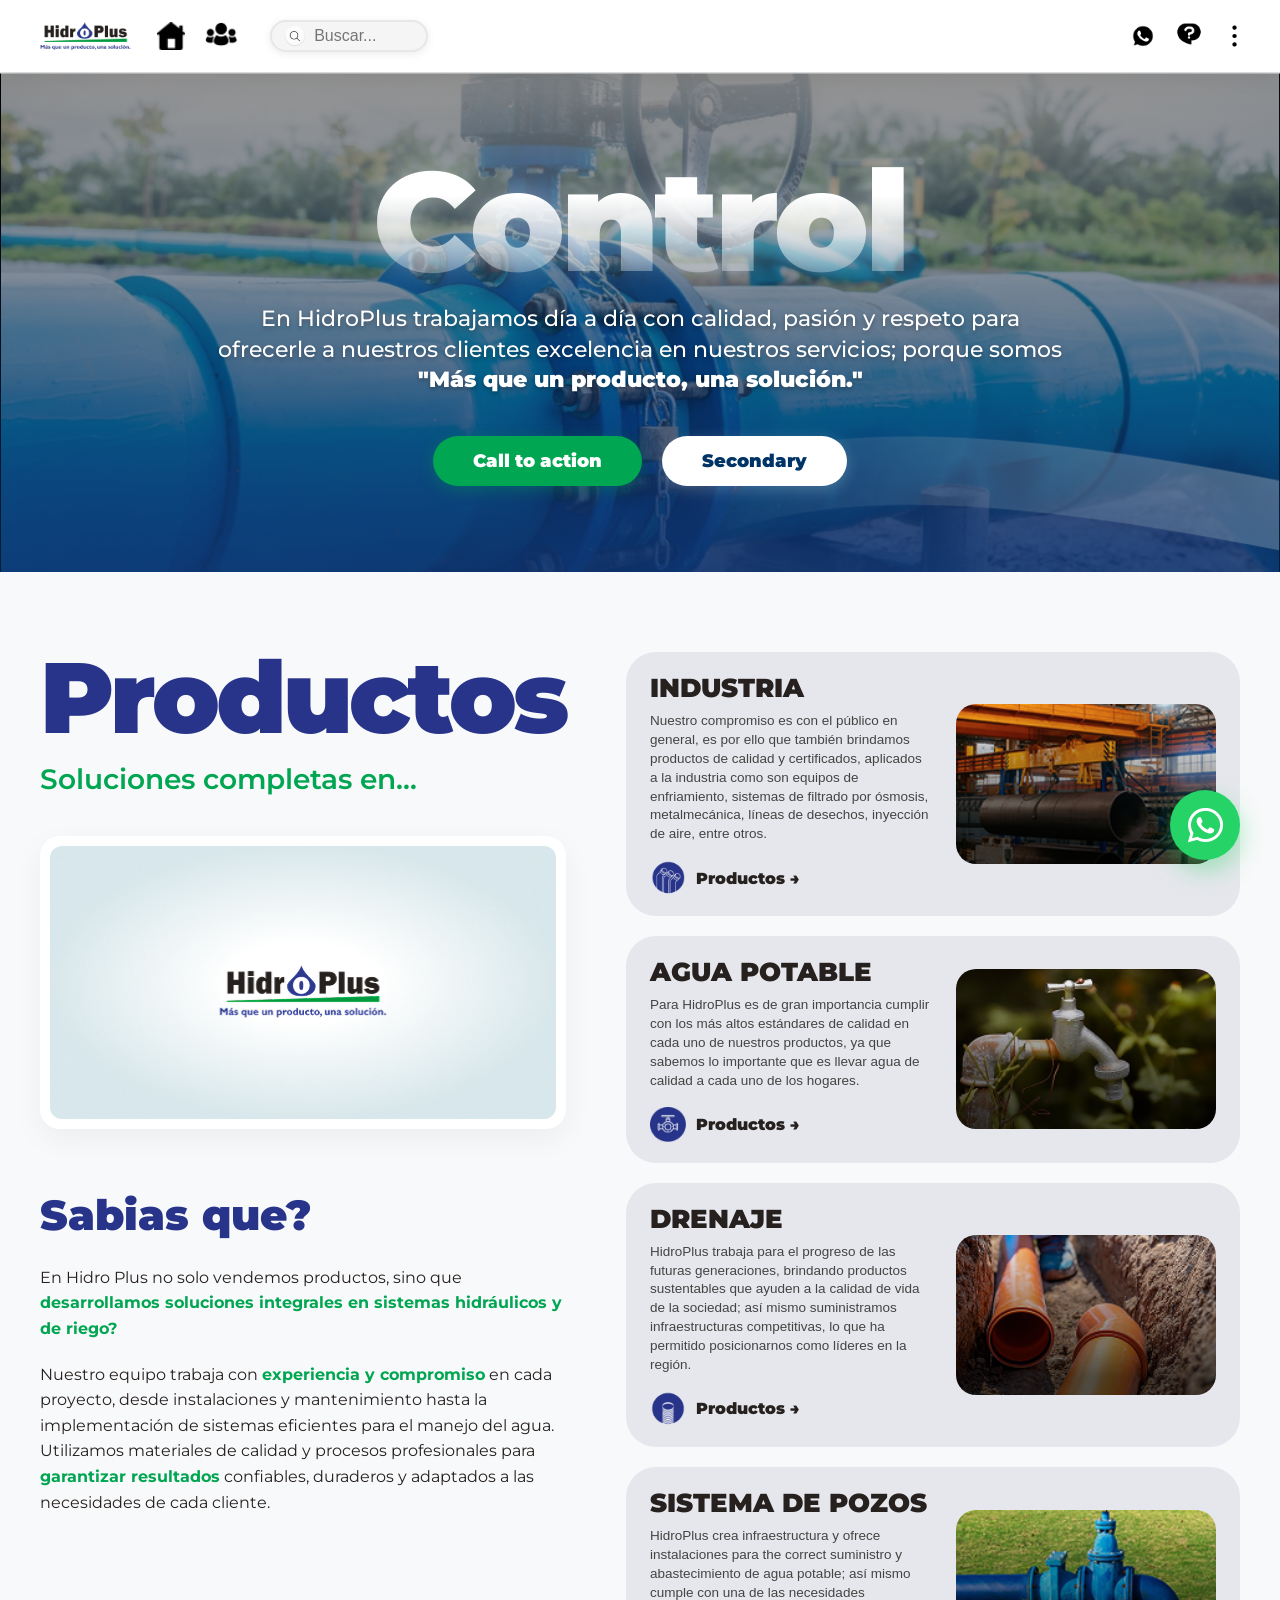
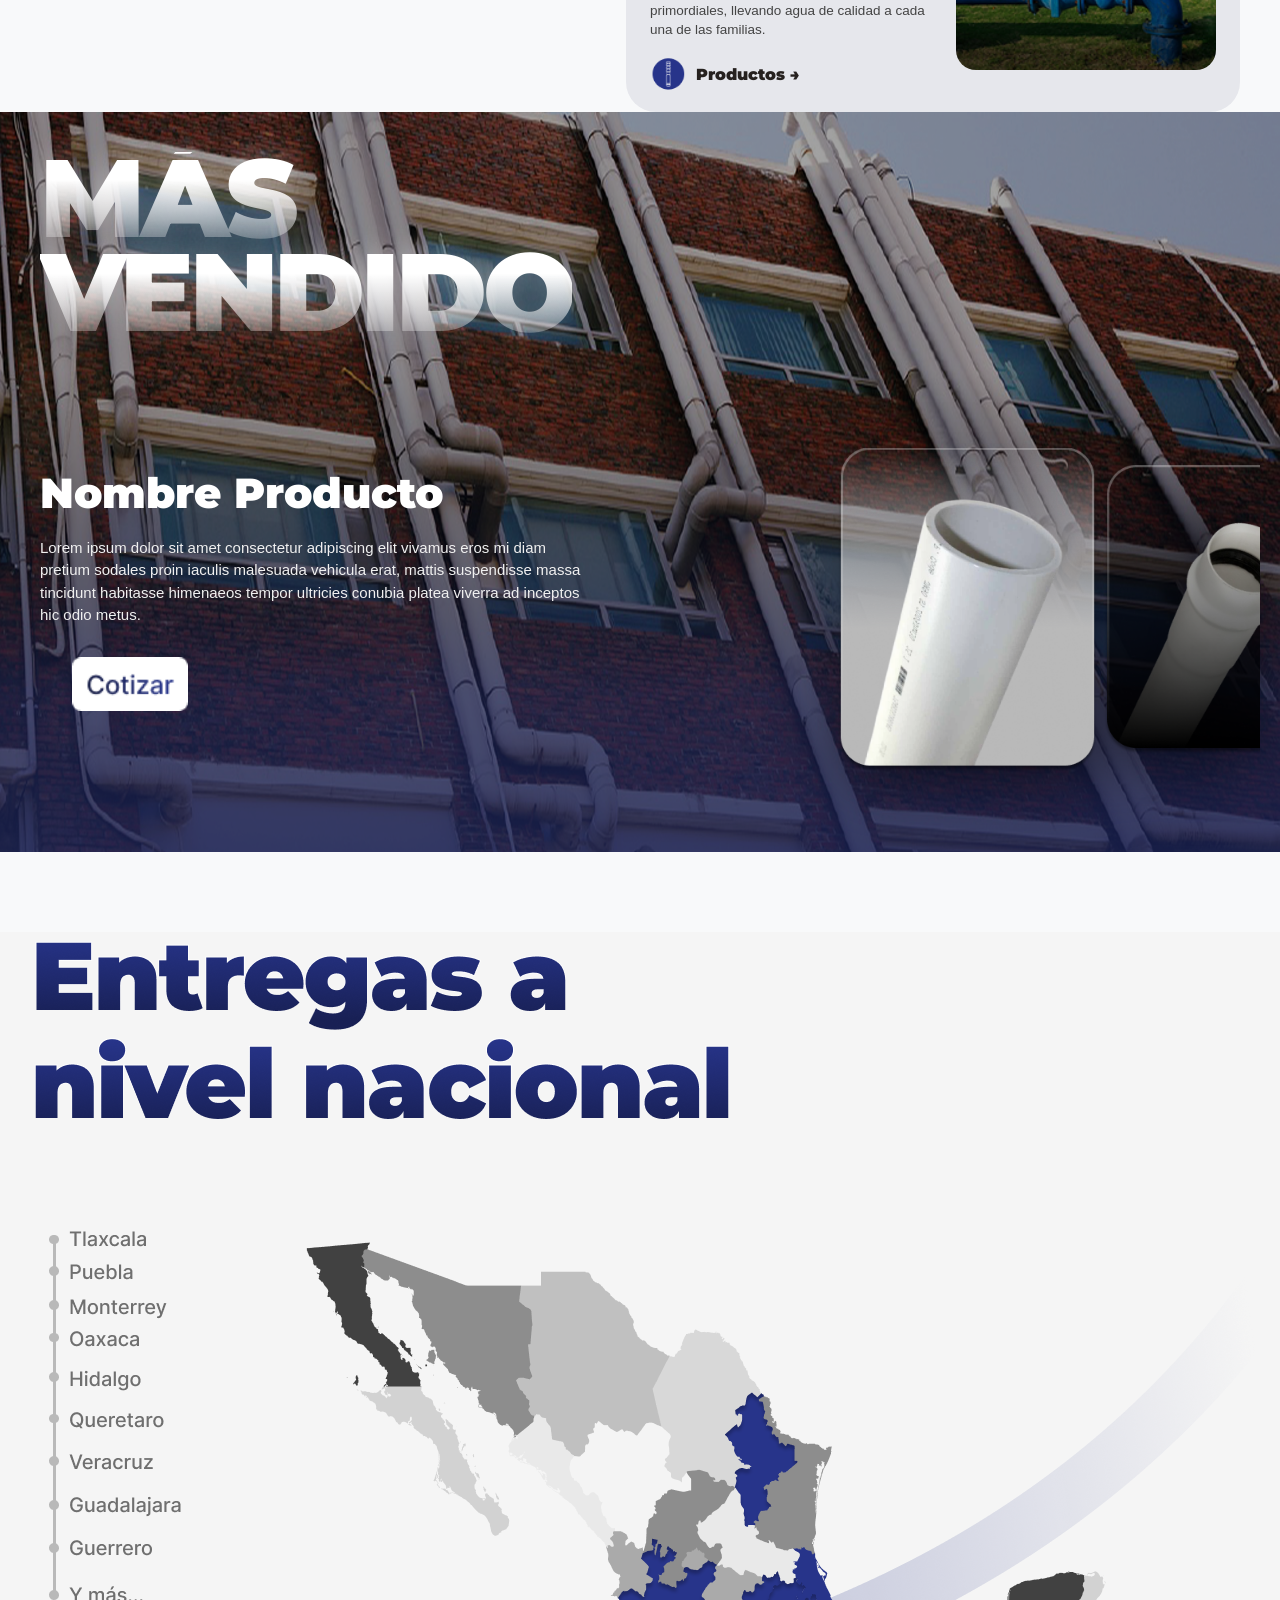
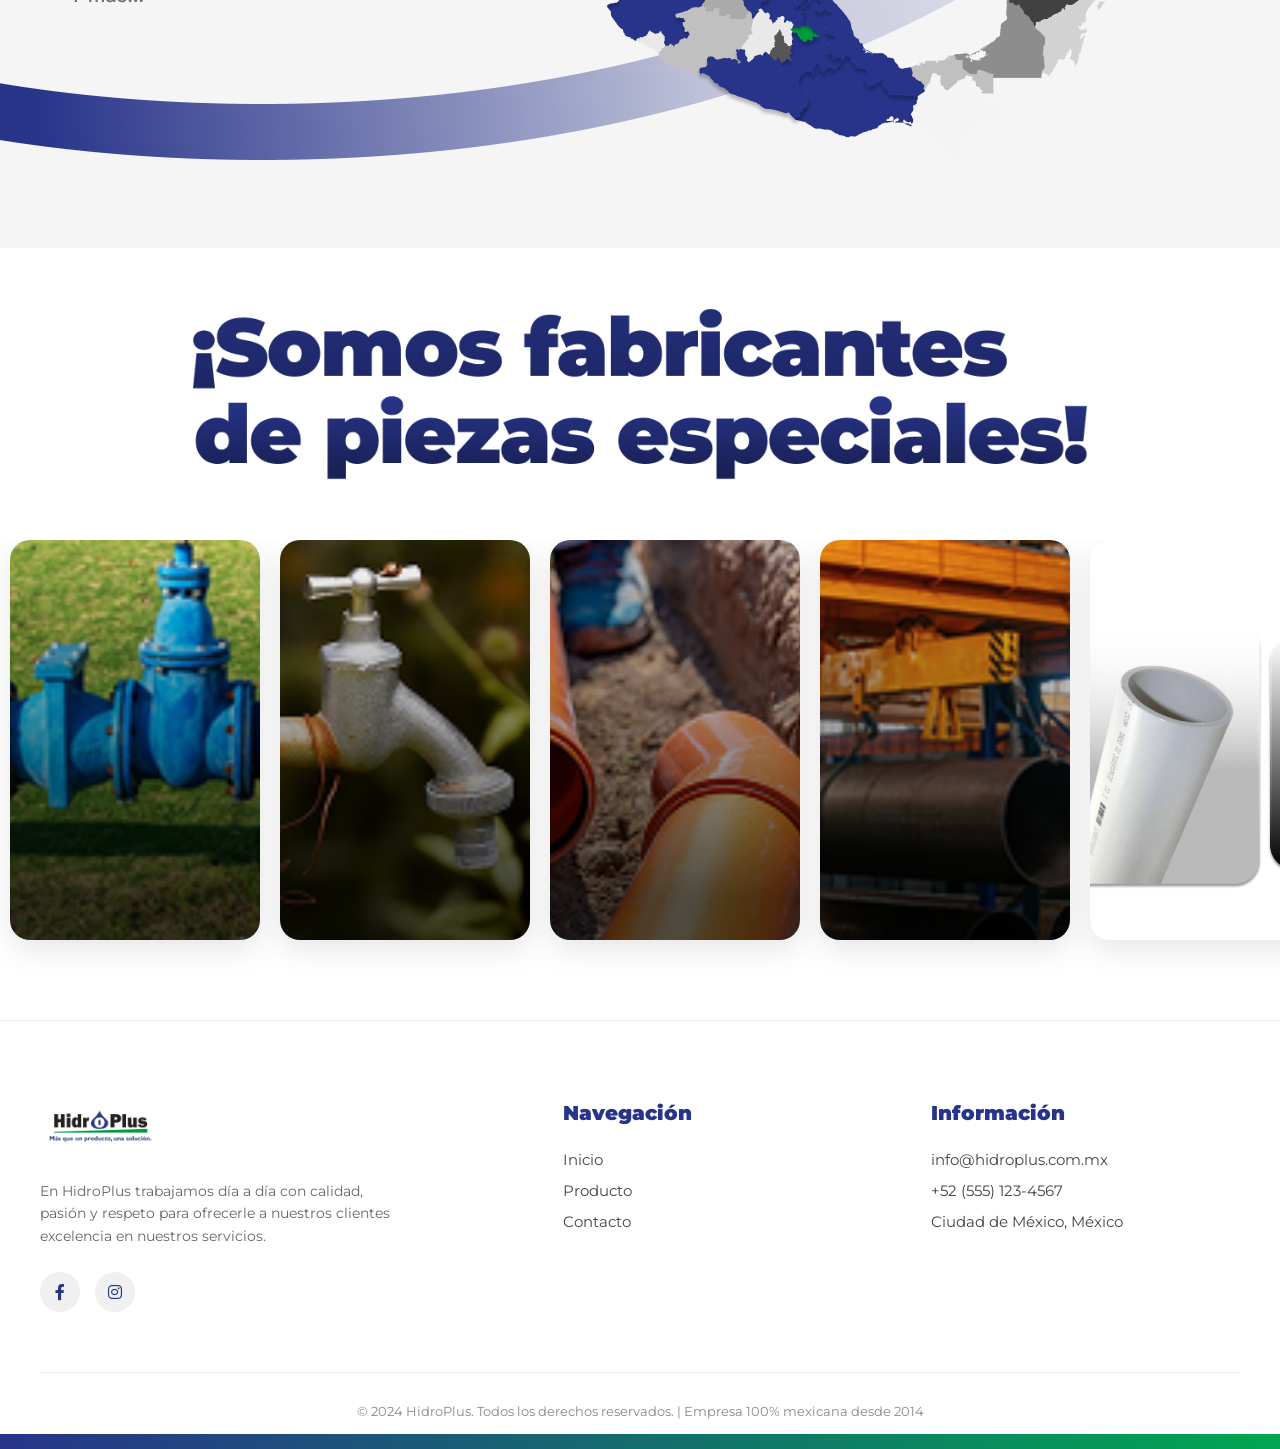
==== commit 3e35973e: "Actualización de catálogos: Agua Potable y Drenaje" ====
--- a/index.html
+++ b/index.html
@@ -1,1140 +1,1229 @@
-<!DOCTYPE html>
-<html lang="es">
-
-<head>
-  <meta charset="UTF-8" />
-  <meta name="viewport" content="width=device-width, initial-scale=1.0" />
-  <title>HidroPlus</title>
-  <link rel="preconnect" href="https://fonts.googleapis.com">
-  <link rel="preconnect" href="https://fonts.gstatic.com" crossorigin>
-  <link href="https://fonts.googleapis.com/css2?family=Montserrat:wght@200;300;500;600;900&display=swap"
-    rel="stylesheet">
-  <link rel="stylesheet" href="https://cdnjs.cloudflare.com/ajax/libs/font-awesome/6.0.0/css/all.min.css" />
-  <link rel="stylesheet" href="styles.css" />
-</head>
-
-<body>
-  <div class="main-bg">
-    <header class="site-header">
-      <div class="nav-left">
-        <img class="logo" src="img/logo.png" alt="HidroPlus" />
-        <img id="btn-home" class="icon" src="img/home.png" alt="Home" style="cursor: pointer;" />
-        <a href="javascript:void(0)" id="btn-nosotros" class="nav-link-icon" title="Nosotros">
-          <img class="icon" src="img/muñecos_menu.png" alt="Nosotros" />
-        </a>
-        <div class="search-bar-container">
-          <div class="search-bar" tabindex="0">
-            <span class="search-icon"></span>
-            <input type="text" class="search-input" placeholder="Buscar..." />
-          </div>
-          <div class="search-dropdown" style="display:none;">
-            <div class="search-option">Productos</div>
-            <div class="search-option">Contacto</div>
-            <div class="search-option">Servicios</div>
-            <div class="search-option">FAQ</div>
-          </div>
-        </div>
-      </div>
-      <div class="nav-right">
-        <a href="javascript:void(0)" id="btn-dudas" class="nav-link-icon" title="Dudas">
-          <img class="icon" src="img/dudas_menu.png" alt="Dudas" />
-        </a>
-        <img class="icon" src="img/carrito_menu.png" alt="Carrito" />
-        <img id="btn-whats" class="icon" src="img/whats_menu.png" alt="WhatsApp" style="cursor: pointer;" />
-        <img class="icon" src="img/3puntos_menu.png" alt="Más" />
-      </div>
-      <!-- Hamburger Icon for Mobile -->
-      <div class="mobile-menu-btn" id="mobile-menu-btn">
-        <i class="fa fa-bars"></i>
-      </div>
-    </header>
-
-    <!-- Mobile Navigation Dropdown -->
-    <div class="mobile-nav" id="mobile-nav">
-      <a href="javascript:void(0)" class="mobile-nav-link" id="mobile-btn-home">Inicio</a>
-      <a href="javascript:void(0)" class="mobile-nav-link" id="mobile-btn-nosotros">Nosotros</a>
-      <a href="javascript:void(0)" class="mobile-nav-link" id="mobile-btn-dudas">Dudas</a>
-      <a href="javascript:void(0)" class="mobile-nav-link" id="mobile-btn-whats">Contacto</a>
-    </div>
-    <main>
-      <div id="view-home">
-        <section class="hero">
-          <div class="hero-bg" style="background-image:url('img/banner.png');"></div>
-          <div class="hero-overlay"></div>
-          <div class="hero-content">
-            <div class="hero-text-block">
-              <h1 class="hero-title montserrat-black">Control</h1>
-              <div class="hero-subtitle">
-                En HidroPlus trabajamos día a día con calidad, pasión y respeto para ofrecerle a nuestros clientes
-                excelencia en nuestros servicios; porque somos <span class="white-text">"Más que un producto, una
-                  solución."</span>
-              </div>
-            </div>
-            <div class="hero-actions">
-              <a href="#contacto" class="btn btn-primary">Call to action</a>
-              <a href="#servicios" class="btn btn-secondary">Secondary</a>
-            </div>
-          </div>
-        </section>
-        <section class="productos-section">
-          <div class="productos-container">
-            <div class="productos-header-side">
-              <h2 class="productos-title">Productos</h2>
-              <p class="productos-subtitle">Soluciones completas en...</p>
-              <div class="brand-image-box">
-                <video class="brand-video" autoplay muted loop playsinline poster="img/video_home.png">
-                  <source src="img/video_home.mp4" type="video/mp4">
-                  Tu navegador no soporta el elemento de video.
-                </video>
-              </div>
-
-              <div class="sabias-que">
-                <h3>Sabias que?</h3>
-                <p>En Hidro Plus no solo vendemos productos, sino que <span class="green-text">desarrollamos
-                    soluciones
-                    integrales en sistemas hidráulicos y de riego?</span></p>
-                <p>Nuestro equipo trabaja con <span class="green-text">experiencia y compromiso</span> en cada
-                  proyecto,
-                  desde instalaciones y mantenimiento hasta la implementación de sistemas eficientes para el manejo
-                  del
-                  agua. Utilizamos materiales de calidad y procesos profesionales para <span
-                    class="green-text">garantizar
-                    resultados</span> confiables, duraderos y adaptados a las necesidades de cada cliente.</p>
-              </div>
-            </div>
-
-            <div class="productos-cards-side">
-              <!-- Card 1: INDUSTRIA -->
-              <div class="producto-card-premium">
-                <div class="card-content">
-                  <div class="card-text">
-                    <h3 class="card-title">INDUSTRIA</h3>
-                    <p class="card-desc">Nuestro compromiso es con el público en general, es por ello que también
-                      brindamos productos de calidad y certificados, aplicados a la industria como son equipos de
-                      enfriamiento, sistemas de filtrado por ósmosis, metalmecánica, líneas de desechos, inyección de
-                      aire, entre otros.</p>
-                    <div class="card-link-wrapper">
-                      <img src="img/icono_industria.png" alt="" class="card-icon" />
-                      <a href="#industria" class="card-link">Productos &rarr;</a>
-                    </div>
-                  </div>
-                  <div class="card-image">
-                    <img src="img/industria.png" alt="Industria" />
-                  </div>
-                </div>
-              </div>
-
-              <!-- Card 2: AGUA POTABLE -->
-              <div class="producto-card-premium">
-                <div class="card-content">
-                  <div class="card-text">
-                    <h3 class="card-title">AGUA POTABLE</h3>
-                    <p class="card-desc">Para HidroPlus es de gran importancia cumplir con los más altos estándares de
-                      calidad en cada uno de nuestros productos, ya que sabemos lo importante que es llevar agua de
-                      calidad a cada uno de los hogares.</p>
-                    <div class="card-link-wrapper">
-                      <img src="img/icono_potable.png" alt="" class="card-icon" />
-                      <a href="#agua_potable" class="card-link">Productos &rarr;</a>
-                    </div>
-                  </div>
-                  <div class="card-image">
-                    <img src="img/potable.png" alt="Agua Potable" />
-                  </div>
-                </div>
-              </div>
-
-              <!-- Card 3: DRENAJE -->
-              <div class="producto-card-premium">
-                <div class="card-content">
-                  <div class="card-text">
-                    <h3 class="card-title">DRENAJE</h3>
-                    <p class="card-desc">HidroPlus trabaja para el progreso de las futuras generaciones, brindando
-                      productos sustentables que ayuden a la calidad de vida de la sociedad; así mismo suministramos
-                      infraestructuras competitivas, lo que ha permitido posicionarnos como líderes en la región.</p>
-                    <div class="card-link-wrapper">
-                      <img src="img/icono_drenaje.png" alt="" class="card-icon" />
-                      <a href="#drenaje" class="card-link">Productos &rarr;</a>
-                    </div>
-                  </div>
-                  <div class="card-image">
-                    <img src="img/drenaje.png" alt="Drenaje" />
-                  </div>
-                </div>
-              </div>
-
-              <!-- Card 4: SISTEMA DE POZOS -->
-              <div class="producto-card-premium">
-                <div class="card-content">
-                  <div class="card-text">
-                    <h3 class="card-title">SISTEMA DE POZOS</h3>
-                    <p class="card-desc">HidroPlus crea infraestructura y ofrece instalaciones para the correct
-                      suministro
-                      y abastecimiento de agua potable; así mismo cumple con una de las necesidades primordiales,
-                      llevando
-                      agua de calidad a cada una de las familias.</p>
-                    <div class="card-link-wrapper">
-                      <img src="img/icono_pozos.png" alt="" class="card-icon" />
-                      <a href="#pozos" class="card-link">Productos &rarr;</a>
-                    </div>
-                  </div>
-                  <div class="card-image">
-                    <img src="img/pozo.png" alt="Sistema de Pozos" />
-                  </div>
-                </div>
-              </div>
-            </div>
-          </div>
-          <section class="mas-vendido-section">
-            <div class="mv-background" style="background-image: url('img/fondomas_vendido.png');"></div>
-            <div class="mv-container">
-              <div class="mv-title-block">
-                <h2 class="mv-title montserrat-black">MÁS</h2>
-                <h2 class="mv-title montserrat-black">VENDIDO</h2>
-              </div>
-
-              <div class="mv-card">
-                <div class="mv-card-text">
-                  <h3 class="mv-product-name">Nombre Producto</h3>
-                  <p class="mv-product-desc">Lorem ipsum dolor sit amet consectetur adipiscing elit vivamus eros mi
-                    diam
-                    pretium sodales proin iaculis malesuada vehicula erat, mattis suspendisse massa tincidunt
-                    habitasse
-                    himenaeos tempor ultricies conubia platea viverra ad inceptos hic odio metus.</p>
-                  <a href="#cotizar" class="mv-btn-cotizar">
-                    <img src="img/boton_cotizar.png" alt="Cotizar" class="btn-normal" />
-                    <img src="img/cotizar_pulsor.png" alt="Cotizar" class="btn-hover" />
-                  </a>
-                </div>
-                <div class="mv-card-image">
-                  <img src="img/dostubos.png" alt="Producto Estrella" />
-                </div>
-              </div>
-            </div>
-          </section>
-        </section>
-
-        <section class="footer-banner-section">
-          <img src="img/VANER.png" alt="HidroPlus Banner" class="footer-banner-img" />
-        </section>
-
-        <!-- New Section: Somos Fabricantes -->
-        <section class="fabricantes-section">
-          <img src="img/¡Somos_fabricantes....png" alt="¡Somos fabricantes de piezas especiales!"
-            class="fabricantes-img">
-        </section>
-
-        <!-- New Section: Infinite Carousel -->
-        <section class="infinite-carousel-section">
-          <div class="carousel-track">
-            <!-- First set of images -->
-            <div class="carousel-item"><img src="img/pozo.png" alt="Proyecto"></div>
-            <div class="carousel-item"><img src="img/potable.png" alt="Proyecto"></div>
-            <div class="carousel-item"><img src="img/drenaje.png" alt="Proyecto"></div>
-            <div class="carousel-item"><img src="img/industria.png" alt="Proyecto"></div>
-            <div class="carousel-item"><img src="img/dostubos.png" alt="Proyecto"></div>
-            <div class="carousel-item"><img src="img/banner.png" alt="Proyecto"></div>
-            <!-- Duplicated set for infinite loop -->
-            <div class="carousel-item"><img src="img/pozo.png" alt="Proyecto"></div>
-            <div class="carousel-item"><img src="img/potable.png" alt="Proyecto"></div>
-            <div class="carousel-item"><img src="img/drenaje.png" alt="Proyecto"></div>
-            <div class="carousel-item"><img src="img/industria.png" alt="Proyecto"></div>
-            <div class="carousel-item"><img src="img/dostubos.png" alt="Proyecto"></div>
-            <div class="carousel-item"><img src="img/banner.png" alt="Proyecto"></div>
-          </div>
-        </section>
-      </div>
-
-      <div id="view-nosotros" style="display: none;">
-        <!-- New Section: Nosotros (Somos) -->
-        <section id="nosotros" class="somos-section">
-          <div class="somos-bg" style="background-image: url('img/Fondo_somos.png');"></div>
-          <div class="somos-overlay"></div>
-          <div class="somos-content">
-            <img src="img/Somos.png" alt="Somos" class="somos-title-img">
-            <img src="img/Texto_somos.png" alt="HidroPlus" class="somos-logo-img">
-          </div>
-        </section>
-
-        <!-- New Section: Nuestros Logros -->
-        <section class="logros-section">
-          <h2 class="logros-title montserrat-black">¡Nuestros logros!</h2>
-          <div class="logros-container">
-            <div class="logros-card">
-              <img src="img/10+.png" alt="Años de experiencia">
-              <div class="logros-overlay-premium">
-                <div class="counter-box">
-                  <span class="counter" data-target="10">0</span><span class="plus-sign">+</span>
-                </div>
-                <p class="logros-label">Años de experiencia</p>
-              </div>
-            </div>
-            <div class="logros-card">
-              <img src="img/500+.png" alt="Proyectos completados">
-              <div class="logros-overlay-premium">
-                <div class="counter-box">
-                  <span class="counter" data-target="500">0</span><span class="plus-sign">+</span>
-                </div>
-                <p class="logros-label">Proyectos completados</p>
-              </div>
-            </div>
-            <div class="logros-card">
-              <img src="img/100%25.png" alt="Mexicana">
-              <div class="logros-overlay-premium">
-                <div class="counter-box">
-                  <span class="counter" data-target="100">0</span><span class="plus-sign">%</span>
-                </div>
-                <p class="logros-label">Mexicana</p>
-              </div>
-            </div>
-          </div>
-        </section>
-
-        <!-- New Section: Nuestros Valores -->
-        <section class="valores-section">
-          <h2 class="valores-title montserrat-black">Nuestros valores</h2>
-          <p class="valores-subtitle">"Más que un producto, una solución"</p>
-          <div class="valores-container">
-            <img src="img/calidad.png" alt="Calidad" class="valor-img">
-            <img src="img/pasion.png" alt="Pasión" class="valor-img">
-            <img src="img/respeto.png" alt="Respeto" class="valor-img">
-            <img src="img/inovacion.png" alt="Innovación" class="valor-img">
-          </div>
-        </section>
-
-        <!-- New Section: Familia & Mission/Vision -->
-        <section class="familia-section">
-          <h2 class="familia-title">FAMILIA HIDROPLUS</h2>
-
-          <div class="nosotros-grid">
-            <!-- Left: Mission & Vision Native Blocks -->
-            <div class="mv-stack">
-              <div class="mv-native-block">
-                <img src="img/icono_vision.png" alt="Icono Visión" class="mv-icon">
-                <h3 class="mv-block-title">Nuestra Visión</h3>
-                <p class="mv-block-text">Ser la empresa líder en México en soluciones hidráulicas, reconocida por
-                  nuestra calidad, innovación y compromiso con la satisfacción del cliente, expandiendo nuestra
-                  presencia a nivel nacional.</p>
-              </div>
-              <div class="mv-native-block">
-                <img src="img/icono_mision.png" alt="Icono Misión" class="mv-icon">
-                <h3 class="mv-block-title">Nuestra Misión</h3>
-                <p class="mv-block-text">Ofrecer soluciones integrales en sistemas hidráulicos, alcantarillado y riego
-                  con los más altos estándares de calidad, brindando a nuestros clientes productos y servicios
-                  confiables que superen sus expectativas.</p>
-              </div>
-            </div>
-
-            <!-- Horizontal Infinite Carousel (Home Style) -->
-            <div class="nosotros-carousel-container">
-              <div class="nosotros-carousel-track">
-                <img src="img/pozo.png" alt="Proyecto">
-                <img src="img/potable.png" alt="Proyecto">
-                <img src="img/drenaje.png" alt="Proyecto">
-                <img src="img/industria.png" alt="Proyecto">
-                <img src="img/dostubos.png" alt="Proyecto">
-                <img src="img/banner.png" alt="Proyecto">
-                <img src="img/Fondo_somos.png" alt="Proyecto">
-                <img src="img/fondomas_vendido.png" alt="Proyecto">
-                <!-- Duplicate for infinite scroll -->
-                <img src="img/pozo.png" alt="Proyecto">
-                <img src="img/potable.png" alt="Proyecto">
-                <img src="img/drenaje.png" alt="Proyecto">
-                <img src="img/industria.png" alt="Proyecto">
-                <img src="img/dostubos.png" alt="Proyecto">
-                <img src="img/banner.png" alt="Proyecto">
-                <img src="img/Fondo_somos.png" alt="Proyecto">
-                <img src="img/fondomas_vendido.png" alt="Proyecto">
-              </div>
-            </div>
-          </div>
-        </section>
-
-        <!-- FAQ Section -->
-        <section id="faq" class="faq-section">
-          <div class="faq-header">
-            <img src="img/PreguntasFrecuentes.png" alt="Preguntas Frecuentes" class="faq-title-img">
-          </div>
-          <div class="faq-grid">
-            <!-- Card 1 -->
-            <div class="faq-card">
-              <div class="faq-card-header">
-                <div class="faq-avatar faq-avatar-pink" style="background-color: #ffe4e6;">
-                  <svg width="24" height="24" viewBox="0 0 24 24" fill="none" xmlns="http://www.w3.org/2000/svg"
-                    class="faq-pixel-icon">
-                    <rect x="8" y="4" width="8" height="2" fill="currentColor" />
-                    <rect x="8" y="18" width="8" height="2" fill="currentColor" />
-                    <rect x="4" y="8" width="2" height="8" fill="currentColor" />
-                    <rect x="18" y="8" width="2" height="8" fill="currentColor" />
-                    <rect x="6" y="6" width="2" height="2" fill="currentColor" />
-                    <rect x="16" y="6" width="2" height="2" fill="currentColor" />
-                    <rect x="6" y="16" width="2" height="2" fill="currentColor" />
-                    <rect x="16" y="16" width="2" height="2" fill="currentColor" />
-                    <rect x="8" y="9" width="2" height="2" fill="currentColor" />
-                    <rect x="14" y="9" width="2" height="2" fill="currentColor" />
-                    <rect x="8" y="14" width="2" height="1" fill="currentColor" />
-                    <rect x="14" y="14" width="2" height="1" fill="currentColor" />
-                    <rect x="10" y="15" width="4" height="1" fill="currentColor" />
-                  </svg>
-                </div>
-                <div class="faq-meta">
-                  <span class="faq-name">¿Cómo elijo la tubería correcta?</span>
-                  <span class="faq-role">Asesoría Técnica</span>
-                </div>
-              </div>
-              <p class="faq-text">Nuestro equipo de expertos te ayudará a seleccionar el material y diámetro ideal
-                según
-                la presión y el tipo de fluido de tu proyecto.</p>
-            </div>
-            <!-- Card 2 -->
-            <div class="faq-card">
-              <div class="faq-card-header">
-                <div class="faq-avatar faq-avatar-blue" style="background-color: #e0f2fe;">
-                  <svg width="24" height="24" viewBox="0 0 24 24" fill="none" xmlns="http://www.w3.org/2000/svg"
-                    class="faq-pixel-icon">
-                    <rect x="8" y="4" width="8" height="2" fill="currentColor" />
-                    <rect x="8" y="18" width="8" height="2" fill="currentColor" />
-                    <rect x="4" y="8" width="2" height="8" fill="currentColor" />
-                    <rect x="18" y="8" width="2" height="8" fill="currentColor" />
-                    <rect x="6" y="6" width="2" height="2" fill="currentColor" />
-                    <rect x="16" y="6" width="2" height="2" fill="currentColor" />
-                    <rect x="6" y="16" width="2" height="2" fill="currentColor" />
-                    <rect x="16" y="16" width="2" height="2" fill="currentColor" />
-                    <rect x="8" y="9" width="2" height="2" fill="currentColor" />
-                    <rect x="14" y="9" width="2" height="2" fill="currentColor" />
-                    <rect x="8" y="14" width="2" height="1" fill="currentColor" />
-                    <rect x="14" y="14" width="2" height="1" fill="currentColor" />
-                    <rect x="10" y="15" width="4" height="1" fill="currentColor" />
-                  </svg>
-                </div>
-                <div class="faq-meta">
-                  <span class="faq-name">¿PVC o polietileno?</span>
-                  <span class="faq-role">Materiales</span>
-                </div>
-              </div>
-              <p class="faq-text">Depende de la flexibilidad y resistencia requerida. El PVC es ideal para redes
-                rígidas, mientras que el polietileno ofrece máxima durabilidad en terrenos difíciles.</p>
-            </div>
-            <!-- Card 3 -->
-            <div class="faq-card">
-              <div class="faq-card-header">
-                <div class="faq-avatar faq-avatar-green" style="background-color: #f0fdf4;">
-                  <svg width="24" height="24" viewBox="0 0 24 24" fill="none" xmlns="http://www.w3.org/2000/svg"
-                    class="faq-pixel-icon">
-                    <rect x="8" y="4" width="8" height="2" fill="currentColor" />
-                    <rect x="8" y="18" width="8" height="2" fill="currentColor" />
-                    <rect x="4" y="8" width="2" height="8" fill="currentColor" />
-                    <rect x="18" y="8" width="2" height="8" fill="currentColor" />
-                    <rect x="6" y="6" width="2" height="2" fill="currentColor" />
-                    <rect x="16" y="6" width="2" height="2" fill="currentColor" />
-                    <rect x="6" y="16" width="2" height="2" fill="currentColor" />
-                    <rect x="16" y="16" width="2" height="2" fill="currentColor" />
-                    <rect x="8" y="9" width="2" height="2" fill="currentColor" />
-                    <rect x="14" y="9" width="2" height="2" fill="currentColor" />
-                    <rect x="8" y="14" width="2" height="1" fill="currentColor" />
-                    <rect x="14" y="14" width="2" height="1" fill="currentColor" />
-                    <rect x="10" y="15" width="4" height="1" fill="currentColor" />
-                  </svg>
-                </div>
-                <div class="faq-meta">
-                  <span class="faq-name">¿Ofrecen servicios de instalación?</span>
-                  <span class="faq-role">Servicios</span>
-                </div>
-              </div>
-              <p class="faq-text">Sí, contamos con cuadrillas especializadas para la instalación de sistemas
-                hidráulicos, alcantarillado y riego a nivel nacional.</p>
-            </div>
-            <!-- Card 4 -->
-            <div class="faq-card">
-              <div class="faq-card-header">
-                <div class="faq-avatar faq-avatar-yellow" style="background-color: #fef9c3;">
-                  <svg width="24" height="24" viewBox="0 0 24 24" fill="none" xmlns="http://www.w3.org/2000/svg"
-                    class="faq-pixel-icon">
-                    <rect x="8" y="4" width="8" height="2" fill="currentColor" />
-                    <rect x="8" y="18" width="8" height="2" fill="currentColor" />
-                    <rect x="4" y="8" width="2" height="8" fill="currentColor" />
-                    <rect x="18" y="8" width="2" height="8" fill="currentColor" />
-                    <rect x="6" y="6" width="2" height="2" fill="currentColor" />
-                    <rect x="16" y="6" width="2" height="2" fill="currentColor" />
-                    <rect x="6" y="16" width="2" height="2" fill="currentColor" />
-                    <rect x="16" y="16" width="2" height="2" fill="currentColor" />
-                    <rect x="8" y="9" width="2" height="2" fill="currentColor" />
-                    <rect x="14" y="9" width="2" height="2" fill="currentColor" />
-                    <rect x="8" y="14" width="2" height="1" fill="currentColor" />
-                    <rect x="14" y="14" width="2" height="1" fill="currentColor" />
-                    <rect x="10" y="15" width="4" height="1" fill="currentColor" />
-                  </svg>
-                </div>
-                <div class="faq-meta">
-                  <span class="faq-name">¿Cómo solicito una cotización?</span>
-                  <span class="faq-role">Ventas</span>
-                </div>
-              </div>
-              <p class="faq-text">Puedes enviarnos tus planos o lista de materiales vía WhatsApp o correo electrónico
-                y
-                recibirás una propuesta formal en menos de 24 horas.</p>
-            </div>
-            <!-- Card 5 -->
-            <div class="faq-card">
-              <div class="faq-card-header">
-                <div class="faq-avatar faq-avatar-purple" style="background-color: #ede9fe;">
-                  <svg width="24" height="24" viewBox="0 0 24 24" fill="none" xmlns="http://www.w3.org/2000/svg"
-                    class="faq-pixel-icon">
-                    <rect x="8" y="4" width="8" height="2" fill="currentColor" />
-                    <rect x="8" y="18" width="8" height="2" fill="currentColor" />
-                    <rect x="4" y="8" width="2" height="8" fill="currentColor" />
-                    <rect x="18" y="8" width="2" height="8" fill="currentColor" />
-                    <rect x="6" y="6" width="2" height="2" fill="currentColor" />
-                    <rect x="16" y="6" width="2" height="2" fill="currentColor" />
-                    <rect x="6" y="16" width="2" height="2" fill="currentColor" />
-                    <rect x="16" y="16" width="2" height="2" fill="currentColor" />
-                    <rect x="8" y="9" width="2" height="2" fill="currentColor" />
-                    <rect x="14" y="9" width="2" height="2" fill="currentColor" />
-                    <rect x="8" y="14" width="2" height="1" fill="currentColor" />
-                    <rect x="14" y="14" width="2" height="1" fill="currentColor" />
-                    <rect x="10" y="15" width="4" height="1" fill="currentColor" />
-                  </svg>
-                </div>
-                <div class="faq-meta">
-                  <span class="faq-name">¿Tienen envíos a todo México?</span>
-                  <span class="faq-role">Logística</span>
-                </div>
-              </div>
-              <p class="faq-text">Contamos con logística propia y alianzas estratégicas para entregar tus productos en
-                cualquier parte de la República Mexicana.</p>
-            </div>
-            <!-- Card 6 -->
-            <div class="faq-card">
-              <div class="faq-card-header">
-                <div class="faq-avatar faq-avatar-orange" style="background-color: #ffedd5;">
-                  <svg width="24" height="24" viewBox="0 0 24 24" fill="none" xmlns="http://www.w3.org/2000/svg"
-                    class="faq-pixel-icon">
-                    <rect x="8" y="4" width="8" height="2" fill="currentColor" />
-                    <rect x="8" y="18" width="8" height="2" fill="currentColor" />
-                    <rect x="4" y="8" width="2" height="8" fill="currentColor" />
-                    <rect x="18" y="8" width="2" height="8" fill="currentColor" />
-                    <rect x="6" y="6" width="2" height="2" fill="currentColor" />
-                    <rect x="16" y="6" width="2" height="2" fill="currentColor" />
-                    <rect x="6" y="16" width="2" height="2" fill="currentColor" />
-                    <rect x="16" y="16" width="2" height="2" fill="currentColor" />
-                    <rect x="8" y="9" width="2" height="2" fill="currentColor" />
-                    <rect x="14" y="9" width="2" height="2" fill="currentColor" />
-                    <rect x="8" y="14" width="2" height="1" fill="currentColor" />
-                    <rect x="14" y="14" width="2" height="1" fill="currentColor" />
-                    <rect x="10" y="15" width="4" height="1" fill="currentColor" />
-                  </svg>
-                </div>
-                <div class="faq-meta">
-                  <span class="faq-name">¿Qué garantía tienen los productos?</span>
-                  <span class="faq-role">Calidad</span>
-                </div>
-              </div>
-              <p class="faq-text">Todos nuestros productos cumplen con las normas internacionales de calidad y cuentan
-                con garantía directa de fábrica contra defectos.</p>
-            </div>
-          </div>
-        </section>
-      </div>
-
-      <div id="view-cotizaciones" style="display:none;">
-        <div class="view-cotizaciones-container">
-          <div class="dudas-header">
-            <h1 class="dudas-title Montserrat-black">Solicita una Cotización</h1>
-          </div>
-
-          <div class="cotizacion-main-row">
-            <!-- Main Large Card (200px radius) -->
-            <div class="quote-section-card">
-              <!-- Left: Form Section -->
-              <div class="quote-form-left">
-                <div class="avatar-large">
-                  <img src="img/avatar.png" alt="Usuario" class="avatar-img">
-                </div>
-                <div class="inputs-col-compact">
-                  <div class="input-group-compact">
-                    <label>Nombre:</label>
-                    <input type="text" placeholder="Nombre">
-                  </div>
-                  <div class="input-group-compact">
-                    <label>Correo:</label>
-                    <input type="email" placeholder="Correo@gmail.com">
-                  </div>
-                  <div class="input-group-compact">
-                    <label>Servicio de interés:</label>
-                    <select>
-                      <option>servicio</option>
-                      <option>Tubería</option>
-                      <option>Válvulas</option>
-                    </select>
-                  </div>
-                  <div class="input-group-compact">
-                    <label>Dirección:</label>
-                    <input type="text" placeholder="Dirección">
-                  </div>
-                  <div class="input-group-compact">
-                    <label>Teléfono:</label>
-                    <input type="text" placeholder="(+52) 000 000 0000">
-                  </div>
-                  <button class="btn-enviar-compact">Enviar</button>
-                </div>
-              </div>
-
-              <!-- Right: Payment Sub-Card (40px radius) -->
-              <div class="payment-card-sub">
-                <div class="payment-content">
-                  <div class="delivery-status">
-                    <span class="delivery-label">Fecha de entrega</span>
-                    <span class="delivery-date">00/00/0000</span>
-                  </div>
-                  <div class="quote-id-row">
-                    <span class="quote-id-label">Cotizacion</span>
-                    <div class="quote-id-value">Hidroplus-122</div>
-                  </div>
-                  <div class="card-inputs-row">
-                    <input type="text" class="card-number-input" placeholder="456 *** *** *** 567">
-                    <input type="text" class="card-cvv-input" placeholder="CVV">
-                  </div>
-                  <div class="payment-methods-row">
-                    <img src="https://upload.wikimedia.org/wikipedia/commons/d/d6/Visa_2021.svg" alt="Visa"
-                      class="pay-icon">
-                    <img src="https://upload.wikimedia.org/wikipedia/commons/f/fa/Apple_logo_black.svg" alt="Apple Pay"
-                      class="pay-icon">
-                    <img src="https://upload.wikimedia.org/wikipedia/commons/b/b5/Google_Pay_%28GPay%29_Logo.svg"
-                      alt="Google Pay" class="pay-icon">
-                    <img src="https://upload.wikimedia.org/wikipedia/commons/2/2a/Mastercard-logo.svg" alt="Mastercard"
-                      class="pay-icon">
-                  </div>
-                  <button class="btn-pagar-rect">PAGAR</button>
-                </div>
-              </div>
-            </div>
-          </div>
-
-          <div class="cotizacion-bottom-row">
-            <!-- Recent Quotes -->
-            <div class="cotizacion-card recent-quotes-card">
-              <h3 class="card-subtitle">Cotizaciones recientes</h3>
-              <div class="quotes-timeline-container">
-                <div class="timeline-graphic-wrapper">
-                  <img src="img/circulos.png" alt="Timeline" class="timeline-img">
-                </div>
-                <div class="quotes-list">
-                  <!-- Quote 122 -->
-                  <div class="quote-timeline-item">
-                    <div class="quote-item">
-                      <div class="quote-info">
-                        <h4>Hidroplus-122</h4>
-                        <p class="quote-desc-bold">Descripcion de la cotizacion<br>*Producto<br>*Piezas<br>*Dirección de
-                          envio<br>Total a pagar
-                        </p>
-                      </div>
-                      <button class="btn-comprar-quote">Comprar</button>
-                    </div>
-                  </div>
-                  <!-- Quote 121 -->
-                  <div class="quote-timeline-item">
-                    <div class="quote-item">
-                      <div class="quote-info">
-                        <h4>Hidroplus-121</h4>
-                        <p class="quote-desc-bold">Descripcion de la cotizacion<br>*Producto<br>*Piezas<br>*Dirección de
-                          envio<br>Total a pagar
-                        </p>
-                      </div>
-                      <button class="btn-comprar-quote">Comprar</button>
-                    </div>
-                  </div>
-                  <!-- Quote 120 -->
-                  <div class="quote-timeline-item">
-                    <div class="quote-item">
-                      <div class="quote-info">
-                        <h4>Hidroplus-120</h4>
-                        <p class="quote-desc-bold">Descripcion de la cotizacion<br>*Producto<br>*Piezas<br>*Dirección de
-                          envio<br>Total a pagar
-                        </p>
-                      </div>
-                      <button class="btn-comprar-quote">Comprar</button>
-                    </div>
-                  </div>
-                </div>
-              </div>
-            </div>
-
-            <!-- Personalized Attention Stack (Side by Side) -->
-            <div class="attention-stack">
-              <h3 class="card-subtitle">Atencion<br>personalizada</h3>
-
-              <!-- Card 1: Horario -->
-              <div class="attention-item-card">
-                <div class="attention-icon-wrapper">
-                  <i class="far fa-clock"></i>
-                  <span>Horario</span>
-                </div>
-                <div class="attention-details">
-                  <p>Lunes a Viernes: 8:00 - 18:00<br>Sábado: 9:00 - 14:00</p>
-                </div>
-              </div>
-
-              <!-- Card 2: Teléfono -->
-              <div class="attention-item-card">
-                <div class="attention-icon-wrapper">
-                  <i class="fas fa-phone-alt"></i>
-                  <span>Teléfono</span>
-                </div>
-                <div class="attention-details">
-                  <p>+52 (555) 123-4567<br>+52 (555) 890-1234</p>
-                </div>
-              </div>
-
-              <!-- Card 3: Email -->
-              <div class="attention-item-card">
-                <div class="attention-icon-wrapper">
-                  <i class="far fa-envelope"></i>
-                  <span>Email</span>
-                </div>
-                <div class="attention-details">
-                  <p>info@hidroplus.com.mx<br>ventas@hidroplus.com.mx</p>
-                </div>
-              </div>
-
-              <!-- Card 4: Ubicación -->
-              <div class="attention-item-card">
-                <div class="attention-icon-wrapper">
-                  <i class="fas fa-map-marker-alt"></i>
-                  <span>Ubicación</span>
-                </div>
-                <div class="attention-details">
-                  <p>Ciudad de México<br>México, C.P. 01234</p>
-                </div>
-              </div>
-            </div>
-          </div>
-        </div>
-      </div>
-
-      <div id="view-contacto" style="display:none;">
-        <div class="view-contacto-container">
-          <div class="contacto-header">
-            <img src="img/Contacto.png" alt="Contacto" class="contacto-title-img">
-          </div>
-
-          <div class="contacto-main-row">
-            <!-- Left Info Column -->
-            <div class="contacto-info-col">
-              <!-- Email Card -->
-              <div class="attention-item-card">
-                <div class="attention-icon-wrapper">
-                  <img src="img/icono_mensaje.png" alt="Email" class="attention-custom-icon">
-                  <span>Email</span>
-                </div>
-                <div class="attention-details">
-                  <p>info@hidroplus.com.mx<br>ventas@hidroplus.com.mx</p>
-                </div>
-              </div>
-
-              <!-- Phone Card -->
-              <div class="attention-item-card">
-                <div class="attention-icon-wrapper">
-                  <img src="img/icono_cel.png" alt="Teléfono" class="attention-custom-icon">
-                  <span>Teléfono</span>
-                </div>
-                <div class="attention-details">
-                  <p>+52 (555) 123-4567<br>+52 (555) 890-1234</p>
-                </div>
-              </div>
-            </div>
-
-            <!-- Right Form Column -->
-            <div class="contacto-form-col">
-              <!-- Form bubble stands alone here, no payment card -->
-              <div class="quote-form-left">
-                <div class="avatar-large">
-                  <img src="img/avatar.png" alt="Usuario" class="avatar-img">
-                </div>
-                <div class="inputs-col-compact">
-                  <div class="input-group-compact">
-                    <label>Nombre:</label>
-                    <input type="text" placeholder="Nombre">
-                  </div>
-                  <div class="input-group-compact">
-                    <label>Correo:</label>
-                    <input type="email" placeholder="Correo@gmail.com">
-                  </div>
-                  <div class="input-group-compact">
-                    <label>Servicio de interés:</label>
-                    <select>
-                      <option>servicio</option>
-                      <option>Tubería</option>
-                      <option>Válvulas</option>
-                    </select>
-                  </div>
-                  <div class="input-group-compact">
-                    <label>Dirección:</label>
-                    <input type="text" placeholder="Dirección">
-                  </div>
-                  <div class="input-group-compact">
-                    <label>Teléfono:</label>
-                    <input type="text" placeholder="(+52) 000 000 0000">
-                  </div>
-                  <button class="btn-enviar-compact">Enviar</button>
-                </div>
-              </div>
-            </div>
-          </div>
-
-          <div class="visitanos-section">
-            <img src="img/¡Visítanos!.png" alt="¡Visítanos!" class="visitanos-title-img">
-            <div class="visitanos-layout-row">
-              <!-- Left: Info Stack -->
-              <div class="visitanos-info-stack">
-                <div class="attention-item-card schedule-card">
-                  <div class="attention-icon-wrapper no-label">
-                    <!-- Figma Clock Icon - Refined viewBox to prevent clipping -->
-                    <img
-                      src="[data-uri]"
-                      alt="Horario" class="attention-custom-icon">
-                  </div>
-                  <div class="attention-details">
-                    <p>Lunes a Viernes: 8:00 - 18:00<br>Sábado: 9:00 - 14:00</p>
-                  </div>
-                </div>
-
-                <div class="attention-item-card location-card">
-                  <div class="attention-icon-wrapper no-label">
-                    <!-- Clean Figma Pin Icon -->
-                    <img
-                      src="[data-uri]"
-                      alt="Ubicación" class="attention-custom-icon">
-                  </div>
-                  <div class="attention-details">
-                    <p>Ciudad de México<br>México, C.P. 01234</p>
-                  </div>
-                </div>
-              </div>
-
-              <!-- Right: Real Google Map -->
-              <div class="map-placeholder-card">
-                <iframe
-                  src="https://www.google.com/maps/embed?pb=!1m18!1m12!1m3!1d15024.498177421113!2d-98.89539396112674!3d19.707323136203533!2m3!1f0!2f0!3f0!3m2!1i1024!2i768!4f13.1!3m3!1m2!1s0x85d1e8ad46001001%3A0xe67c001001e67c00!2sSan%20Mart%C3%ADn%20de%20las%20Pir%C3%A1mides%2C%20M%C3%A9x.!5e0!3m2!1ses-419!2smx!4v1710125000000!5m2!1ses-419!2smx"
-                  width="100%" height="100%" style="border:0; border-radius: 40px;" allowfullscreen="" loading="lazy"
-                  referrerpolicy="no-referrer-when-downgrade">
-                </iframe>
-              </div>
-            </div>
-          </div>
-        </div>
-      </div>
-      <div id="view-catalogo" style="display:none;" class="view-section">
-        <div class="catalogo-header">
-          <div class="catalogo-header-content">
-            <h1 class="catalogo-title montserrat-black" id="catalogo-dynamic-title">Industria</h1>
-            <h2 class="catalogo-subtitle">Catálogo</h2>
-          </div>
-        </div>
-        <div class="catalogo-grid-container">
-          <div class="catalogo-grid" id="catalogo-dynamic-grid">
-            <!-- Dynamic product cards will be injected here -->
-          </div>
-        </div>
-      </div>
-    </main>
-
-    <!-- New Footer -->
-    <footer class="site-footer">
-      <div class="footer-container">
-        <div class="footer-column footer-brand">
-          <img src="img/logo.png" alt="HidroPlus Logo" class="footer-logo">
-          <p class="footer-desc">
-            En HidroPlus trabajamos día a día con calidad, pasión y respeto para ofrecerle a nuestros clientes
-            excelencia en nuestros servicios.
-          </p>
-          <div class="footer-socials">
-            <a href="https://www.facebook.com/Hidroplus.THT" target="_blank" class="social-icon" title="Facebook">
-              <i class="fab fa-facebook-f"></i>
-            </a>
-            <a href="https://www.instagram.com/hidroplustht/" target="_blank" class="social-icon" title="Instagram">
-              <i class="fab fa-instagram"></i>
-            </a>
-          </div>
-        </div>
-        <div class="footer-column">
-          <h4 class="footer-title">Navegación</h4>
-          <ul class="footer-links">
-            <li><a href="#">Inicio</a></li>
-            <li><a href="#">Producto</a></li>
-            <li><a href="#">Contacto</a></li>
-          </ul>
-        </div>
-        <div class="footer-column">
-          <h4 class="footer-title">Información</h4>
-          <ul class="footer-info">
-            <li><a href="mailto:info@hidroplus.com.mx">info@hidroplus.com.mx</a></li>
-            <li><a href="tel:525551234567">+52 (555) 123-4567</a></li>
-            <li><span>Ciudad de México, México</span></li>
-          </ul>
-        </div>
-      </div>
-      <div class="footer-bottom">
-        <p>&copy; 2024 HidroPlus. Todos los derechos reservados. | Empresa 100% mexicana desde 2014</p>
-      </div>
-    </footer>
-  </div>
-  <script>
-    const searchBar = document.querySelector('.search-bar');
-    const searchDropdown = document.querySelector('.search-dropdown');
-    const searchInput = document.querySelector('.search-input');
-
-    // Mobile menu toggle logic
-    const mobileMenuBtn = document.getElementById('mobile-menu-btn');
-    const mobileNav = document.getElementById('mobile-nav');
-
-    if (mobileMenuBtn && mobileNav) {
-      mobileMenuBtn.addEventListener('click', () => {
-        mobileNav.classList.toggle('active');
-      });
-    }
-
-    function hideMobileMenu() {
-      if (mobileNav && mobileNav.classList.contains('active')) {
-        mobileNav.classList.remove('active');
-      }
-    }
-
-    function showDropdown() {
-      searchDropdown.style.display = 'block';
-    }
-    function hideDropdown() {
-      searchDropdown.style.display = 'none';
-    }
-
-    searchBar.addEventListener('click', showDropdown);
-    searchInput.addEventListener('focus', showDropdown);
-    searchBar.addEventListener('blur', hideDropdown);
-
-    searchDropdown.addEventListener('mousedown', function (e) {
-      e.preventDefault();
-      if (e.target.classList.contains('search-option')) {
-        searchInput.value = e.target.textContent;
-        hideDropdown();
-      }
-    });
-
-    document.addEventListener('click', function (e) {
-      if (!searchBar.contains(e.target)) {
-        hideDropdown();
-      }
-    });
-    // View Switching Logic
-    const btnHome = document.getElementById('btn-home');
-    const btnNosotros = document.getElementById('btn-nosotros');
-    const btnDudas = document.getElementById('btn-dudas');
-    const btnWhats = document.getElementById('btn-whats');
-    const viewHome = document.getElementById('view-home');
-    const viewNosotros = document.getElementById('view-nosotros');
-    const viewCotizaciones = document.getElementById('view-cotizaciones');
-    const viewContacto = document.getElementById('view-contacto');
-    const viewCatalogo = document.getElementById('view-catalogo');
-
-    function updateCounters() {
-      const counters = document.querySelectorAll('.counter');
-      let anyActive = false;
-
-      counters.forEach(counter => {
-        const target = +counter.getAttribute('data-target');
-        const count = +counter.innerText;
-        const increment = Math.max(1, target / 50);
-
-        if (count < target) {
-          counter.innerText = Math.ceil(count + increment);
-          anyActive = true;
-        } else {
-          counter.innerText = target;
-        }
-      });
-
-      if (anyActive) {
-        setTimeout(updateCounters, 30);
-      }
-    }
-
-    function showHome() {
-      viewHome.style.display = 'block';
-      viewNosotros.style.display = 'none';
-      viewCotizaciones.style.display = 'none';
-      viewContacto.style.display = 'none';
-      if (viewCatalogo) viewCatalogo.style.display = 'none';
-      hideMobileMenu();
-      window.scrollTo(0, 0);
-    }
-
-    function showNosotros() {
-      viewHome.style.display = 'none';
-      viewNosotros.style.display = 'block';
-      viewCotizaciones.style.display = 'none';
-      viewContacto.style.display = 'none';
-      if (viewCatalogo) viewCatalogo.style.display = 'none';
-      hideMobileMenu();
-      window.scrollTo(0, 0);
-
-      document.querySelectorAll('.counter').forEach(c => c.innerText = "0");
-      setTimeout(updateCounters, 100);
-    }
-
-    function showCotizaciones() {
-      viewHome.style.display = 'none';
-      viewNosotros.style.display = 'none';
-      viewCotizaciones.style.display = 'block';
-      viewContacto.style.display = 'none';
-      if (viewCatalogo) viewCatalogo.style.display = 'none';
-      hideMobileMenu();
-      window.scrollTo(0, 0);
-    }
-
-    function showContacto() {
-      viewHome.style.display = 'none';
-      viewNosotros.style.display = 'none';
-      viewCotizaciones.style.display = 'none';
-      viewContacto.style.display = 'block';
-      if (viewCatalogo) viewCatalogo.style.display = 'none';
-      hideMobileMenu();
-      window.scrollTo(0, 0);
-    }
-
-    function showCatalogo(categoryName) {
-      viewHome.style.display = 'none';
-      viewNosotros.style.display = 'none';
-      viewCotizaciones.style.display = 'none';
-      viewContacto.style.display = 'none';
-      if (viewCatalogo) viewCatalogo.style.display = 'block';
-      window.scrollTo(0, 0);
-
-      const titleEl = document.getElementById('catalogo-dynamic-title');
-      const catNameUpper = categoryName ? categoryName.toUpperCase() : '';
-      if (titleEl) titleEl.textContent = catNameUpper;
-
-      const headerEl = document.querySelector('.catalogo-header');
-      let bannerImg = 'img/Fondo_visionmision.png';
-      let productImg = 'img/dostubos.png';
-
-      if (catNameUpper === 'INDUSTRIA') {
-        bannerImg = 'img/industria.png';
-        productImg = 'img/dostubos.png';
-      } else if (catNameUpper === 'AGUA POTABLE') {
-        bannerImg = 'img/potable.png';
-        productImg = 'img/potable.png';
-      } else if (catNameUpper === 'DRENAJE') {
-        bannerImg = 'img/drenaje.png';
-        productImg = 'img/drenaje.png';
-      } else if (catNameUpper === 'SISTEMA DE POZOS') {
-        bannerImg = 'img/pozo.png';
-        productImg = 'img/pozo.png';
-      }
-
-      if (headerEl) {
-        headerEl.style.backgroundImage = `url('${bannerImg}')`;
-      }
-
-      const gridEl = document.getElementById('catalogo-dynamic-grid');
-      if (gridEl) {
-        gridEl.innerHTML = '';
-
-        let products = [];
-        if (catNameUpper === 'INDUSTRIA') {
-          products = [
-            { name: 'Tubería Corrugada', img: 'img/dostubos.png' },
-            { name: 'Válvula de Control', img: 'img/industria.png' },
-            { name: 'Tanque Industrial', img: 'img/pozo.png' },
-            { name: 'Bomba Centrífuga', img: 'img/drenaje.png' },
-            { name: 'Conexiones PPR', img: 'img/potable.png' },
-            { name: 'Sistema de Enfriamiento', img: 'img/dostubos.png' }
-          ];
-        } else if (catNameUpper === 'AGUA POTABLE') {
-          products = [
-            { name: 'Tubería Hidráulica', img: 'img/potable.png' },
-            { name: 'Llave de Paso', img: 'img/industria.png' },
-            { name: 'Filtro Purificador', img: 'img/pozo.png' },
-            { name: 'Medidor de Agua', img: 'img/drenaje.png' },
-            { name: 'Bomba Doméstica', img: 'img/dostubos.png' },
-            { name: 'Cisterna Rotoplas', img: 'img/potable.png' }
-          ];
-        } else if (catNameUpper === 'DRENAJE') {
-          products = [
-            { name: 'Tubo Sanitario', img: 'img/drenaje.png' },
-            { name: 'Rejilla Pluvial', img: 'img/industria.png' },
-            { name: 'Fosa Séptica', img: 'img/pozo.png' },
-            { name: 'Trampa de Grasa', img: 'img/dostubos.png' },
-            { name: 'Válvula Check', img: 'img/potable.png' },
-            { name: 'Pozo de Visita', img: 'img/drenaje.png' }
-          ];
-        } else if (catNameUpper === 'SISTEMA DE POZOS') {
-          products = [
-            { name: 'Bomba Sumergible', img: 'img/pozo.png' },
-            { name: 'Tubería Ademe', img: 'img/drenaje.png' },
-            { name: 'Columna de Bombeo', img: 'img/industria.png' },
-            { name: 'Arrancador Suave', img: 'img/dostubos.png' },
-            { name: 'Cable Subacuático', img: 'img/potable.png' },
-            { name: 'Medidor de Nivel', img: 'img/pozo.png' }
-          ];
-        } else {
-          // Fallback just in case
-          products = [
-            { name: 'Producto Especial 1', img: 'img/dostubos.png' },
-            { name: 'Producto Especial 2', img: 'img/industria.png' },
-            { name: 'Producto Especial 3', img: 'img/pozo.png' },
-            { name: 'Producto Especial 4', img: 'img/drenaje.png' },
-            { name: 'Producto Especial 5', img: 'img/potable.png' },
-            { name: 'Producto Especial 6', img: 'img/dostubos.png' }
-          ];
-        }
-
-        products.forEach((prod) => {
-          gridEl.innerHTML += `
-            <div class="catalogo-card">
-              <div class="catalogo-card-image-wrapper">
-                <img src="${prod.img}" alt="${prod.name}" class="catalogo-card-img" />
-              </div>
-              <div class="catalogo-card-info">
-                <h3>${prod.name}</h3>
-                <button class="btn-cotizar-catalogo">Cotizar</button>
-              </div>
-            </div>
-          `;
-        });
-      }
-    }
-
-    if (btnHome) btnHome.addEventListener('click', showHome);
-    if (btnNosotros) btnNosotros.addEventListener('click', showNosotros);
-    if (btnDudas) btnDudas.addEventListener('click', showCotizaciones);
-    if (btnWhats) btnWhats.addEventListener('click', showContacto);
-
-    // Mobile buttons bindings
-    const mBtnHome = document.getElementById('mobile-btn-home');
-    const mBtnNosotros = document.getElementById('mobile-btn-nosotros');
-    const mBtnDudas = document.getElementById('mobile-btn-dudas');
-    const mBtnWhats = document.getElementById('mobile-btn-whats');
-
-    if (mBtnHome) mBtnHome.addEventListener('click', showHome);
-    if (mBtnNosotros) mBtnNosotros.addEventListener('click', showNosotros);
-    if (mBtnDudas) mBtnDudas.addEventListener('click', showCotizaciones);
-    if (mBtnWhats) mBtnWhats.addEventListener('click', showContacto);
-
-    // Link product buttons in home to the catalogue view
-    document.querySelectorAll('.card-link').forEach(link => {
-      link.addEventListener('click', function (e) {
-        if (this.getAttribute('href').startsWith('#')) {
-          e.preventDefault();
-          const categoryTitle = this.closest('.card-text').querySelector('.card-title');
-          if (categoryTitle) {
-            showCatalogo(categoryTitle.textContent);
-          }
-        }
-      });
-    });
-
-    // Initial check for hash
-    if (window.location.hash === '#nosotros') {
-      showNosotros();
-    }
-  </script>
-</body>
-
+<!DOCTYPE html>
+<html lang="es">
+
+<head>
+  <meta charset="UTF-8" />
+  <meta name="viewport" content="width=device-width, initial-scale=1.0" />
+  <title>HidroPlus</title>
+  <link rel="preconnect" href="https://fonts.googleapis.com">
+  <link rel="preconnect" href="https://fonts.gstatic.com" crossorigin>
+  <link href="https://fonts.googleapis.com/css2?family=Montserrat:wght@200;300;500;600;900&display=swap"
+    rel="stylesheet">
+  <link rel="stylesheet" href="https://cdnjs.cloudflare.com/ajax/libs/font-awesome/6.0.0/css/all.min.css" />
+  <link rel="stylesheet" href="styles.css" />
+</head>
+
+<body>
+  <div class="main-bg">
+    <header class="site-header">
+      <div class="nav-left">
+        <img class="logo" src="img/logo.png" alt="HidroPlus" />
+        <img id="btn-home" class="icon" src="img/home.png" alt="Home" style="cursor: pointer;" />
+        <a href="javascript:void(0)" id="btn-nosotros" class="nav-link-icon" title="Nosotros">
+          <img class="icon" src="img/muñecos_menu.png" alt="Nosotros" />
+        </a>
+        <div class="search-bar-container">
+          <div class="search-bar" tabindex="0">
+            <span class="search-icon"></span>
+            <input type="text" class="search-input" placeholder="Buscar..." />
+          </div>
+          <div class="search-dropdown" style="display:none;">
+            <div class="search-option">Productos</div>
+            <div class="search-option">Contacto</div>
+            <div class="search-option">Servicios</div>
+            <div class="search-option">FAQ</div>
+          </div>
+        </div>
+      </div>
+      <div class="nav-right">
+        <img id="btn-whats" class="icon" src="img/whats_menu.png" alt="WhatsApp" style="cursor: pointer;" />
+        <a href="javascript:void(0)" id="btn-dudas" class="nav-link-icon" title="Dudas">
+          <img class="icon" src="img/dudas_menu.png" alt="Dudas" />
+        </a>
+        <img class="icon" src="img/3puntos_menu.png" alt="Más" />
+      </div>
+      <!-- Hamburger Icon for Mobile -->
+      <div class="mobile-menu-btn" id="mobile-menu-btn">
+        <i class="fa fa-bars"></i>
+      </div>
+    </header>
+
+    <!-- Mobile Navigation Dropdown -->
+    <div class="mobile-nav" id="mobile-nav">
+      <a href="javascript:void(0)" class="mobile-nav-link" id="mobile-btn-home">Inicio</a>
+      <a href="javascript:void(0)" class="mobile-nav-link" id="mobile-btn-nosotros">Nosotros</a>
+      <a href="javascript:void(0)" class="mobile-nav-link" id="mobile-btn-dudas">Dudas</a>
+      <a href="javascript:void(0)" class="mobile-nav-link" id="mobile-btn-whats">Contacto</a>
+    </div>
+    <main>
+      <div id="view-home">
+        <section class="hero">
+          <div class="hero-bg" style="background-image:url('img/banner.png');"></div>
+          <div class="hero-overlay"></div>
+          <div class="hero-content">
+            <div class="hero-text-block">
+              <h1 class="hero-title montserrat-black">Control</h1>
+              <div class="hero-subtitle">
+                En HidroPlus trabajamos día a día con calidad, pasión y respeto para ofrecerle a nuestros clientes
+                excelencia en nuestros servicios; porque somos <span class="white-text">"Más que un producto, una
+                  solución."</span>
+              </div>
+            </div>
+            <div class="hero-actions">
+              <a href="#contacto" class="btn btn-primary">Call to action</a>
+              <a href="#servicios" class="btn btn-secondary">Secondary</a>
+            </div>
+          </div>
+        </section>
+        <section class="productos-section">
+          <div class="productos-container">
+            <div class="productos-header-side">
+              <h2 class="productos-title">Productos</h2>
+              <p class="productos-subtitle">Soluciones completas en...</p>
+              <div class="brand-image-box">
+                <video class="brand-video" autoplay muted loop playsinline poster="img/video_home.png">
+                  <source src="img/video_home.mp4" type="video/mp4">
+                  Tu navegador no soporta el elemento de video.
+                </video>
+              </div>
+
+              <div class="sabias-que">
+                <h3>Sabias que?</h3>
+                <p>En Hidro Plus no solo vendemos productos, sino que <span class="green-text">desarrollamos
+                    soluciones
+                    integrales en sistemas hidráulicos y de riego?</span></p>
+                <p>Nuestro equipo trabaja con <span class="green-text">experiencia y compromiso</span> en cada
+                  proyecto,
+                  desde instalaciones y mantenimiento hasta la implementación de sistemas eficientes para el manejo
+                  del
+                  agua. Utilizamos materiales de calidad y procesos profesionales para <span
+                    class="green-text">garantizar
+                    resultados</span> confiables, duraderos y adaptados a las necesidades de cada cliente.</p>
+              </div>
+            </div>
+
+            <div class="productos-cards-side">
+              <!-- Card 1: INDUSTRIA -->
+              <div class="producto-card-premium">
+                <div class="card-content">
+                  <div class="card-text">
+                    <h3 class="card-title">INDUSTRIA</h3>
+                    <p class="card-desc">Nuestro compromiso es con el público en general, es por ello que también
+                      brindamos productos de calidad y certificados, aplicados a la industria como son equipos de
+                      enfriamiento, sistemas de filtrado por ósmosis, metalmecánica, líneas de desechos, inyección de
+                      aire, entre otros.</p>
+                    <div class="card-link-wrapper">
+                      <img src="img/icono_industria.png" alt="" class="card-icon" />
+                      <a href="#industria" class="card-link">Productos &rarr;</a>
+                    </div>
+                  </div>
+                  <div class="card-image">
+                    <img src="img/industria.png" alt="Industria" />
+                  </div>
+                </div>
+              </div>
+
+              <!-- Card 2: AGUA POTABLE -->
+              <div class="producto-card-premium">
+                <div class="card-content">
+                  <div class="card-text">
+                    <h3 class="card-title">AGUA POTABLE</h3>
+                    <p class="card-desc">Para HidroPlus es de gran importancia cumplir con los más altos estándares de
+                      calidad en cada uno de nuestros productos, ya que sabemos lo importante que es llevar agua de
+                      calidad a cada uno de los hogares.</p>
+                    <div class="card-link-wrapper">
+                      <img src="img/icono_potable.png" alt="" class="card-icon" />
+                      <a href="#agua_potable" class="card-link">Productos &rarr;</a>
+                    </div>
+                  </div>
+                  <div class="card-image">
+                    <img src="img/potable.png" alt="Agua Potable" />
+                  </div>
+                </div>
+              </div>
+
+              <!-- Card 3: DRENAJE -->
+              <div class="producto-card-premium">
+                <div class="card-content">
+                  <div class="card-text">
+                    <h3 class="card-title">DRENAJE</h3>
+                    <p class="card-desc">HidroPlus trabaja para el progreso de las futuras generaciones, brindando
+                      productos sustentables que ayuden a la calidad de vida de la sociedad; así mismo suministramos
+                      infraestructuras competitivas, lo que ha permitido posicionarnos como líderes en la región.</p>
+                    <div class="card-link-wrapper">
+                      <img src="img/icono_drenaje.png" alt="" class="card-icon" />
+                      <a href="#drenaje" class="card-link">Productos &rarr;</a>
+                    </div>
+                  </div>
+                  <div class="card-image">
+                    <img src="img/drenaje.png" alt="Drenaje" />
+                  </div>
+                </div>
+              </div>
+
+              <!-- Card 4: SISTEMA DE POZOS -->
+              <div class="producto-card-premium">
+                <div class="card-content">
+                  <div class="card-text">
+                    <h3 class="card-title">SISTEMA DE POZOS</h3>
+                    <p class="card-desc">HidroPlus crea infraestructura y ofrece instalaciones para the correct
+                      suministro
+                      y abastecimiento de agua potable; así mismo cumple con una de las necesidades primordiales,
+                      llevando
+                      agua de calidad a cada una de las familias.</p>
+                    <div class="card-link-wrapper">
+                      <img src="img/icono_pozos.png" alt="" class="card-icon" />
+                      <a href="#pozos" class="card-link">Productos &rarr;</a>
+                    </div>
+                  </div>
+                  <div class="card-image">
+                    <img src="img/pozo.png" alt="Sistema de Pozos" />
+                  </div>
+                </div>
+              </div>
+            </div>
+          </div>
+          <section class="mas-vendido-section">
+            <div class="mv-background" style="background-image: url('img/fondomas_vendido.png');"></div>
+            <div class="mv-container">
+              <div class="mv-title-block">
+                <h2 class="mv-title montserrat-black">MÁS</h2>
+                <h2 class="mv-title montserrat-black">VENDIDO</h2>
+              </div>
+
+              <div class="mv-card">
+                <div class="mv-card-text">
+                  <h3 class="mv-product-name">Nombre Producto</h3>
+                  <p class="mv-product-desc">Lorem ipsum dolor sit amet consectetur adipiscing elit vivamus eros mi
+                    diam
+                    pretium sodales proin iaculis malesuada vehicula erat, mattis suspendisse massa tincidunt
+                    habitasse
+                    himenaeos tempor ultricies conubia platea viverra ad inceptos hic odio metus.</p>
+                  <a href="javascript:void(0)" class="mv-btn-cotizar">
+                    <img src="img/boton_cotizar.png" alt="Cotizar" class="btn-normal" />
+                    <img src="img/cotizar_pulsor.png" alt="Cotizar" class="btn-hover" />
+                  </a>
+                </div>
+                <div class="mv-card-image">
+                  <img src="img/dostubos.png" alt="Producto Estrella" />
+                </div>
+              </div>
+            </div>
+          </section>
+        </section>
+
+        <section class="footer-banner-section">
+          <img src="img/VANER.png" alt="HidroPlus Banner" class="footer-banner-img" />
+        </section>
+
+        <!-- New Section: Somos Fabricantes -->
+        <section class="fabricantes-section">
+          <img src="img/¡Somos_fabricantes....png" alt="¡Somos fabricantes de piezas especiales!"
+            class="fabricantes-img">
+        </section>
+
+        <!-- New Section: Infinite Carousel -->
+        <section class="infinite-carousel-section">
+          <div class="carousel-track">
+            <!-- First set of images -->
+            <div class="carousel-item"><img src="img/pozo.png" alt="Proyecto"></div>
+            <div class="carousel-item"><img src="img/potable.png" alt="Proyecto"></div>
+            <div class="carousel-item"><img src="img/drenaje.png" alt="Proyecto"></div>
+            <div class="carousel-item"><img src="img/industria.png" alt="Proyecto"></div>
+            <div class="carousel-item"><img src="img/dostubos.png" alt="Proyecto"></div>
+            <div class="carousel-item"><img src="img/banner.png" alt="Proyecto"></div>
+            <!-- Duplicated set for infinite loop -->
+            <div class="carousel-item"><img src="img/pozo.png" alt="Proyecto"></div>
+            <div class="carousel-item"><img src="img/potable.png" alt="Proyecto"></div>
+            <div class="carousel-item"><img src="img/drenaje.png" alt="Proyecto"></div>
+            <div class="carousel-item"><img src="img/industria.png" alt="Proyecto"></div>
+            <div class="carousel-item"><img src="img/dostubos.png" alt="Proyecto"></div>
+            <div class="carousel-item"><img src="img/banner.png" alt="Proyecto"></div>
+          </div>
+        </section>
+      </div>
+
+      <div id="view-nosotros" style="display: none;">
+        <!-- New Section: Nosotros (Somos) -->
+        <section id="nosotros" class="somos-section">
+          <div class="somos-bg" style="background-image: url('img/Fondo_somos.png');"></div>
+          <div class="somos-overlay"></div>
+          <div class="somos-content">
+            <img src="img/Somos.png" alt="Somos" class="somos-title-img">
+            <img src="img/Texto_somos.png" alt="HidroPlus" class="somos-logo-img">
+          </div>
+        </section>
+
+        <!-- New Section: Nuestros Logros -->
+        <section class="logros-section">
+          <h2 class="logros-title montserrat-black">¡Nuestros logros!</h2>
+          <div class="logros-container">
+            <div class="logros-card">
+              <img src="img/10+.png" alt="Años de experiencia">
+              <div class="logros-overlay-premium">
+                <div class="counter-box">
+                  <span class="counter" data-target="10">0</span><span class="plus-sign">+</span>
+                </div>
+                <p class="logros-label">Años de experiencia</p>
+              </div>
+            </div>
+            <div class="logros-card">
+              <img src="img/500+.png" alt="Proyectos completados">
+              <div class="logros-overlay-premium">
+                <div class="counter-box">
+                  <span class="counter" data-target="500">0</span><span class="plus-sign">+</span>
+                </div>
+                <p class="logros-label">Proyectos completados</p>
+              </div>
+            </div>
+            <div class="logros-card">
+              <img src="img/100%25.png" alt="Mexicana">
+              <div class="logros-overlay-premium">
+                <div class="counter-box">
+                  <span class="counter" data-target="100">0</span><span class="plus-sign">%</span>
+                </div>
+                <p class="logros-label">Mexicana</p>
+              </div>
+            </div>
+          </div>
+        </section>
+
+        <!-- New Section: Nuestros Valores -->
+        <section class="valores-section">
+          <h2 class="valores-title montserrat-black">Nuestros valores</h2>
+          <p class="valores-subtitle">"Más que un producto, una solución"</p>
+          <div class="valores-container">
+            <img src="img/calidad.png" alt="Calidad" class="valor-img">
+            <img src="img/pasion.png" alt="Pasión" class="valor-img">
+            <img src="img/respeto.png" alt="Respeto" class="valor-img">
+            <img src="img/inovacion.png" alt="Innovación" class="valor-img">
+          </div>
+        </section>
+
+        <!-- New Section: Familia & Mission/Vision -->
+        <section class="familia-section">
+          <h2 class="familia-title">FAMILIA HIDROPLUS</h2>
+
+          <div class="nosotros-grid">
+            <!-- Left: Mission & Vision Native Blocks -->
+            <div class="mv-stack">
+              <div class="mv-native-block">
+                <img src="img/icono_vision.png" alt="Icono Visión" class="mv-icon">
+                <h3 class="mv-block-title">Nuestra Visión</h3>
+                <p class="mv-block-text">Ser la empresa líder en México en soluciones hidráulicas, reconocida por
+                  nuestra calidad, innovación y compromiso con la satisfacción del cliente, expandiendo nuestra
+                  presencia a nivel nacional.</p>
+              </div>
+              <div class="mv-native-block">
+                <img src="img/icono_mision.png" alt="Icono Misión" class="mv-icon">
+                <h3 class="mv-block-title">Nuestra Misión</h3>
+                <p class="mv-block-text">Ofrecer soluciones integrales en sistemas hidráulicos, alcantarillado y riego
+                  con los más altos estándares de calidad, brindando a nuestros clientes productos y servicios
+                  confiables que superen sus expectativas.</p>
+              </div>
+            </div>
+
+            <!-- Horizontal Infinite Carousel (Home Style) -->
+            <div class="nosotros-carousel-container">
+              <div class="nosotros-carousel-track">
+                <img src="img/pozo.png" alt="Proyecto">
+                <img src="img/potable.png" alt="Proyecto">
+                <img src="img/drenaje.png" alt="Proyecto">
+                <img src="img/industria.png" alt="Proyecto">
+                <img src="img/dostubos.png" alt="Proyecto">
+                <img src="img/banner.png" alt="Proyecto">
+                <img src="img/Fondo_somos.png" alt="Proyecto">
+                <img src="img/fondomas_vendido.png" alt="Proyecto">
+                <!-- Duplicate for infinite scroll -->
+                <img src="img/pozo.png" alt="Proyecto">
+                <img src="img/potable.png" alt="Proyecto">
+                <img src="img/drenaje.png" alt="Proyecto">
+                <img src="img/industria.png" alt="Proyecto">
+                <img src="img/dostubos.png" alt="Proyecto">
+                <img src="img/banner.png" alt="Proyecto">
+                <img src="img/Fondo_somos.png" alt="Proyecto">
+                <img src="img/fondomas_vendido.png" alt="Proyecto">
+              </div>
+            </div>
+          </div>
+        </section>
+
+        <!-- FAQ Section -->
+        <section id="faq" class="faq-section">
+          <div class="faq-header">
+            <img src="img/PreguntasFrecuentes.png" alt="Preguntas Frecuentes" class="faq-title-img">
+          </div>
+          <div class="faq-grid">
+            <!-- Card 1 -->
+            <div class="faq-card">
+              <div class="faq-card-header">
+                <div class="faq-avatar faq-avatar-pink" style="background-color: #ffe4e6;">
+                  <svg width="24" height="24" viewBox="0 0 24 24" fill="none" xmlns="http://www.w3.org/2000/svg"
+                    class="faq-pixel-icon">
+                    <rect x="8" y="4" width="8" height="2" fill="currentColor" />
+                    <rect x="8" y="18" width="8" height="2" fill="currentColor" />
+                    <rect x="4" y="8" width="2" height="8" fill="currentColor" />
+                    <rect x="18" y="8" width="2" height="8" fill="currentColor" />
+                    <rect x="6" y="6" width="2" height="2" fill="currentColor" />
+                    <rect x="16" y="6" width="2" height="2" fill="currentColor" />
+                    <rect x="6" y="16" width="2" height="2" fill="currentColor" />
+                    <rect x="16" y="16" width="2" height="2" fill="currentColor" />
+                    <rect x="8" y="9" width="2" height="2" fill="currentColor" />
+                    <rect x="14" y="9" width="2" height="2" fill="currentColor" />
+                    <rect x="8" y="14" width="2" height="1" fill="currentColor" />
+                    <rect x="14" y="14" width="2" height="1" fill="currentColor" />
+                    <rect x="10" y="15" width="4" height="1" fill="currentColor" />
+                  </svg>
+                </div>
+                <div class="faq-meta">
+                  <span class="faq-name">¿Cómo elijo la tubería correcta?</span>
+                  <span class="faq-role">Asesoría Técnica</span>
+                </div>
+              </div>
+              <p class="faq-text">Nuestro equipo de expertos te ayudará a seleccionar el material y diámetro ideal
+                según
+                la presión y el tipo de fluido de tu proyecto.</p>
+            </div>
+            <!-- Card 2 -->
+            <div class="faq-card">
+              <div class="faq-card-header">
+                <div class="faq-avatar faq-avatar-blue" style="background-color: #e0f2fe;">
+                  <svg width="24" height="24" viewBox="0 0 24 24" fill="none" xmlns="http://www.w3.org/2000/svg"
+                    class="faq-pixel-icon">
+                    <rect x="8" y="4" width="8" height="2" fill="currentColor" />
+                    <rect x="8" y="18" width="8" height="2" fill="currentColor" />
+                    <rect x="4" y="8" width="2" height="8" fill="currentColor" />
+                    <rect x="18" y="8" width="2" height="8" fill="currentColor" />
+                    <rect x="6" y="6" width="2" height="2" fill="currentColor" />
+                    <rect x="16" y="6" width="2" height="2" fill="currentColor" />
+                    <rect x="6" y="16" width="2" height="2" fill="currentColor" />
+                    <rect x="16" y="16" width="2" height="2" fill="currentColor" />
+                    <rect x="8" y="9" width="2" height="2" fill="currentColor" />
+                    <rect x="14" y="9" width="2" height="2" fill="currentColor" />
+                    <rect x="8" y="14" width="2" height="1" fill="currentColor" />
+                    <rect x="14" y="14" width="2" height="1" fill="currentColor" />
+                    <rect x="10" y="15" width="4" height="1" fill="currentColor" />
+                  </svg>
+                </div>
+                <div class="faq-meta">
+                  <span class="faq-name">¿PVC o polietileno?</span>
+                  <span class="faq-role">Materiales</span>
+                </div>
+              </div>
+              <p class="faq-text">Depende de la flexibilidad y resistencia requerida. El PVC es ideal para redes
+                rígidas, mientras que el polietileno ofrece máxima durabilidad en terrenos difíciles.</p>
+            </div>
+            <!-- Card 3 -->
+            <div class="faq-card">
+              <div class="faq-card-header">
+                <div class="faq-avatar faq-avatar-green" style="background-color: #f0fdf4;">
+                  <svg width="24" height="24" viewBox="0 0 24 24" fill="none" xmlns="http://www.w3.org/2000/svg"
+                    class="faq-pixel-icon">
+                    <rect x="8" y="4" width="8" height="2" fill="currentColor" />
+                    <rect x="8" y="18" width="8" height="2" fill="currentColor" />
+                    <rect x="4" y="8" width="2" height="8" fill="currentColor" />
+                    <rect x="18" y="8" width="2" height="8" fill="currentColor" />
+                    <rect x="6" y="6" width="2" height="2" fill="currentColor" />
+                    <rect x="16" y="6" width="2" height="2" fill="currentColor" />
+                    <rect x="6" y="16" width="2" height="2" fill="currentColor" />
+                    <rect x="16" y="16" width="2" height="2" fill="currentColor" />
+                    <rect x="8" y="9" width="2" height="2" fill="currentColor" />
+                    <rect x="14" y="9" width="2" height="2" fill="currentColor" />
+                    <rect x="8" y="14" width="2" height="1" fill="currentColor" />
+                    <rect x="14" y="14" width="2" height="1" fill="currentColor" />
+                    <rect x="10" y="15" width="4" height="1" fill="currentColor" />
+                  </svg>
+                </div>
+                <div class="faq-meta">
+                  <span class="faq-name">¿Ofrecen servicios de instalación?</span>
+                  <span class="faq-role">Servicios</span>
+                </div>
+              </div>
+              <p class="faq-text">Sí, contamos con cuadrillas especializadas para la instalación de sistemas
+                hidráulicos, alcantarillado y riego a nivel nacional.</p>
+            </div>
+            <!-- Card 4 -->
+            <div class="faq-card">
+              <div class="faq-card-header">
+                <div class="faq-avatar faq-avatar-yellow" style="background-color: #fef9c3;">
+                  <svg width="24" height="24" viewBox="0 0 24 24" fill="none" xmlns="http://www.w3.org/2000/svg"
+                    class="faq-pixel-icon">
+                    <rect x="8" y="4" width="8" height="2" fill="currentColor" />
+                    <rect x="8" y="18" width="8" height="2" fill="currentColor" />
+                    <rect x="4" y="8" width="2" height="8" fill="currentColor" />
+                    <rect x="18" y="8" width="2" height="8" fill="currentColor" />
+                    <rect x="6" y="6" width="2" height="2" fill="currentColor" />
+                    <rect x="16" y="6" width="2" height="2" fill="currentColor" />
+                    <rect x="6" y="16" width="2" height="2" fill="currentColor" />
+                    <rect x="16" y="16" width="2" height="2" fill="currentColor" />
+                    <rect x="8" y="9" width="2" height="2" fill="currentColor" />
+                    <rect x="14" y="9" width="2" height="2" fill="currentColor" />
+                    <rect x="8" y="14" width="2" height="1" fill="currentColor" />
+                    <rect x="14" y="14" width="2" height="1" fill="currentColor" />
+                    <rect x="10" y="15" width="4" height="1" fill="currentColor" />
+                  </svg>
+                </div>
+                <div class="faq-meta">
+                  <span class="faq-name">¿Cómo solicito una cotización?</span>
+                  <span class="faq-role">Ventas</span>
+                </div>
+              </div>
+              <p class="faq-text">Puedes enviarnos tus planos o lista de materiales vía WhatsApp o correo electrónico
+                y
+                recibirás una propuesta formal en menos de 24 horas.</p>
+            </div>
+            <!-- Card 5 -->
+            <div class="faq-card">
+              <div class="faq-card-header">
+                <div class="faq-avatar faq-avatar-purple" style="background-color: #ede9fe;">
+                  <svg width="24" height="24" viewBox="0 0 24 24" fill="none" xmlns="http://www.w3.org/2000/svg"
+                    class="faq-pixel-icon">
+                    <rect x="8" y="4" width="8" height="2" fill="currentColor" />
+                    <rect x="8" y="18" width="8" height="2" fill="currentColor" />
+                    <rect x="4" y="8" width="2" height="8" fill="currentColor" />
+                    <rect x="18" y="8" width="2" height="8" fill="currentColor" />
+                    <rect x="6" y="6" width="2" height="2" fill="currentColor" />
+                    <rect x="16" y="6" width="2" height="2" fill="currentColor" />
+                    <rect x="6" y="16" width="2" height="2" fill="currentColor" />
+                    <rect x="16" y="16" width="2" height="2" fill="currentColor" />
+                    <rect x="8" y="9" width="2" height="2" fill="currentColor" />
+                    <rect x="14" y="9" width="2" height="2" fill="currentColor" />
+                    <rect x="8" y="14" width="2" height="1" fill="currentColor" />
+                    <rect x="14" y="14" width="2" height="1" fill="currentColor" />
+                    <rect x="10" y="15" width="4" height="1" fill="currentColor" />
+                  </svg>
+                </div>
+                <div class="faq-meta">
+                  <span class="faq-name">¿Tienen envíos a todo México?</span>
+                  <span class="faq-role">Logística</span>
+                </div>
+              </div>
+              <p class="faq-text">Contamos con logística propia y alianzas estratégicas para entregar tus productos en
+                cualquier parte de la República Mexicana.</p>
+            </div>
+            <!-- Card 6 -->
+            <div class="faq-card">
+              <div class="faq-card-header">
+                <div class="faq-avatar faq-avatar-orange" style="background-color: #ffedd5;">
+                  <svg width="24" height="24" viewBox="0 0 24 24" fill="none" xmlns="http://www.w3.org/2000/svg"
+                    class="faq-pixel-icon">
+                    <rect x="8" y="4" width="8" height="2" fill="currentColor" />
+                    <rect x="8" y="18" width="8" height="2" fill="currentColor" />
+                    <rect x="4" y="8" width="2" height="8" fill="currentColor" />
+                    <rect x="18" y="8" width="2" height="8" fill="currentColor" />
+                    <rect x="6" y="6" width="2" height="2" fill="currentColor" />
+                    <rect x="16" y="6" width="2" height="2" fill="currentColor" />
+                    <rect x="6" y="16" width="2" height="2" fill="currentColor" />
+                    <rect x="16" y="16" width="2" height="2" fill="currentColor" />
+                    <rect x="8" y="9" width="2" height="2" fill="currentColor" />
+                    <rect x="14" y="9" width="2" height="2" fill="currentColor" />
+                    <rect x="8" y="14" width="2" height="1" fill="currentColor" />
+                    <rect x="14" y="14" width="2" height="1" fill="currentColor" />
+                    <rect x="10" y="15" width="4" height="1" fill="currentColor" />
+                  </svg>
+                </div>
+                <div class="faq-meta">
+                  <span class="faq-name">¿Qué garantía tienen los productos?</span>
+                  <span class="faq-role">Calidad</span>
+                </div>
+              </div>
+              <p class="faq-text">Todos nuestros productos cumplen con las normas internacionales de calidad y cuentan
+                con garantía directa de fábrica contra defectos.</p>
+            </div>
+          </div>
+        </section>
+      </div>
+      <div id="view-cotizaciones" style="display:none;">
+        <div class="view-cotizaciones-container">
+          <div class="dudas-header">
+            <h1 class="dudas-title Montserrat-black">Solicita una Cotización</h1>
+          </div>
+
+          <div class="cotizacion-main-row">
+            <!-- Main Large Card (200px radius) -->
+            <div class="quote-section-card">
+              <!-- Left: Form Section -->
+              <div class="quote-form-left">
+                <div class="avatar-large">
+                  <img src="img/avatar.png" alt="Usuario" class="avatar-img">
+                </div>
+                <div class="inputs-col-compact">
+                  <div class="input-group-compact">
+                    <label>Nombre:</label>
+                    <input type="text" placeholder="Nombre">
+                  </div>
+                  <div class="input-group-compact">
+                    <label>Correo:</label>
+                    <input type="email" placeholder="Correo@gmail.com">
+                  </div>
+                  <div class="input-group-compact">
+                    <label>Servicio de interés:</label>
+                    <select>
+                      <option>servicio</option>
+                      <option>Tubería</option>
+                      <option>Válvulas</option>
+                    </select>
+                  </div>
+                  <div class="input-group-compact">
+                    <label>Dirección:</label>
+                    <input type="text" placeholder="Dirección">
+                  </div>
+                  <div class="input-group-compact">
+                    <label>Teléfono:</label>
+                    <input type="text" placeholder="(+52) 000 000 0000">
+                  </div>
+                  <button class="btn-enviar-compact">Enviar</button>
+                </div>
+              </div>
+
+              <!-- Right: Mini Collage Section -->
+              <div class="quote-collage-right">
+                <div class="collage-box">
+                  <img src="img/dostubos.png" alt="Tubos de alta calidad" class="collage-item item-1">
+                  <img src="img/drenaje.png" alt="Sistemas de drenaje" class="collage-item item-2">
+                  <img src="img/potable.png" alt="Agua potable" class="collage-item item-3">
+                  <div class="collage-badge">
+                    <img src="img/logo.png" alt="HidroPlus" class="badge-logo">
+                    <span>Expertos en Hidráulica</span>
+                  </div>
+                </div>
+              </div>
+
+            </div>
+          </div>
+
+          <div class="cotizacion-bottom-row">
+            <!-- Recent Quotes -->
+            <div class="cotizacion-card recent-quotes-card">
+              <h3 class="card-subtitle">Cotizaciones recientes</h3>
+              <div class="quotes-timeline-container">
+                <div class="timeline-graphic-wrapper">
+                  <img src="img/circulos.png" alt="Timeline" class="timeline-img">
+                </div>
+                <div class="quotes-list">
+                  <!-- Quote 122 -->
+                  <div class="quote-timeline-item">
+                    <div class="quote-item">
+                      <div class="quote-info">
+                        <h4>Hidroplus-122</h4>
+                        <p class="quote-desc-bold">Descripcion de la cotizacion<br>*Producto<br>*Piezas<br>*Dirección de
+                          envio<br>Total a pagar
+                        </p>
+                      </div>
+                    </div>
+                  </div>
+                  <!-- Quote 121 -->
+                  <div class="quote-timeline-item">
+                    <div class="quote-item">
+                      <div class="quote-info">
+                        <h4>Hidroplus-121</h4>
+                        <p class="quote-desc-bold">Descripcion de la cotizacion<br>*Producto<br>*Piezas<br>*Dirección de
+                          envio<br>Total a pagar
+                        </p>
+                      </div>
+                    </div>
+                  </div>
+                  <!-- Quote 120 -->
+                  <div class="quote-timeline-item">
+                    <div class="quote-item">
+                      <div class="quote-info">
+                        <h4>Hidroplus-120</h4>
+                        <p class="quote-desc-bold">Descripcion de la cotizacion<br>*Producto<br>*Piezas<br>*Dirección de
+                          envio<br>Total a pagar
+                        </p>
+                      </div>
+                    </div>
+                  </div>
+                </div>
+              </div>
+            </div>
+
+            <!-- Personalized Attention Stack (Side by Side) -->
+            <div class="attention-stack">
+              <h3 class="card-subtitle">Atencion<br>personalizada</h3>
+
+              <!-- Card 1: Horario -->
+              <div class="attention-item-card">
+                <div class="attention-icon-wrapper">
+                  <i class="far fa-clock"></i>
+                  <span>Horario</span>
+                </div>
+                <div class="attention-details">
+                  <p>Lunes a Viernes: 8:00 - 18:00<br>Sábado: 9:00 - 14:00</p>
+                </div>
+              </div>
+
+              <!-- Card 2: Teléfono -->
+              <div class="attention-item-card">
+                <div class="attention-icon-wrapper">
+                  <i class="fas fa-phone-alt"></i>
+                  <span>Teléfono</span>
+                </div>
+                <div class="attention-details">
+                  <p>+52 (555) 123-4567<br>+52 (555) 890-1234</p>
+                </div>
+              </div>
+
+              <!-- Card 3: Email -->
+              <div class="attention-item-card">
+                <div class="attention-icon-wrapper">
+                  <i class="far fa-envelope"></i>
+                  <span>Email</span>
+                </div>
+                <div class="attention-details">
+                  <p>info@hidroplus.com.mx<br>ventas@hidroplus.com.mx</p>
+                </div>
+              </div>
+
+              <!-- Card 4: Ubicación -->
+              <div class="attention-item-card">
+                <div class="attention-icon-wrapper">
+                  <i class="fas fa-map-marker-alt"></i>
+                  <span>Ubicación</span>
+                </div>
+                <div class="attention-details">
+                  <p>Ciudad de México<br>México, C.P. 01234</p>
+                </div>
+              </div>
+            </div>
+          </div>
+        </div>
+      </div>
+
+
+      <div id="view-contacto" style="display:none;">
+        <div class="view-contacto-container">
+          <div class="contacto-header">
+            <img src="img/Contacto.png" alt="Contacto" class="contacto-title-img">
+          </div>
+
+          <div class="contacto-main-row">
+            <!-- Left Info Column -->
+            <div class="contacto-info-col">
+              <!-- Email Card -->
+              <div class="attention-item-card">
+                <div class="attention-icon-wrapper">
+                  <img src="img/icono_mensaje.png" alt="Email" class="attention-custom-icon">
+                  <span>Email</span>
+                </div>
+                <div class="attention-details">
+                  <p>info@hidroplus.com.mx<br>ventas@hidroplus.com.mx</p>
+                </div>
+              </div>
+
+              <!-- Phone Card -->
+              <div class="attention-item-card">
+                <div class="attention-icon-wrapper">
+                  <img src="img/icono_cel.png" alt="Teléfono" class="attention-custom-icon">
+                  <span>Teléfono</span>
+                </div>
+                <div class="attention-details">
+                  <p>+52 (555) 123-4567<br>+52 (555) 890-1234</p>
+                </div>
+              </div>
+            </div>
+
+            <!-- Right Form Column -->
+            <div class="contacto-form-col">
+              <!-- Form bubble stands alone here, no payment card -->
+              <div class="quote-form-left">
+                <div class="avatar-large">
+                  <img src="img/avatar.png" alt="Usuario" class="avatar-img">
+                </div>
+                <div class="inputs-col-compact">
+                  <div class="input-group-compact">
+                    <label>Nombre:</label>
+                    <input type="text" placeholder="Nombre">
+                  </div>
+                  <div class="input-group-compact">
+                    <label>Correo:</label>
+                    <input type="email" placeholder="Correo@gmail.com">
+                  </div>
+                  <div class="input-group-compact">
+                    <label>Servicio de interés:</label>
+                    <select>
+                      <option>servicio</option>
+                      <option>Tubería</option>
+                      <option>Válvulas</option>
+                    </select>
+                  </div>
+                  <div class="input-group-compact">
+                    <label>Dirección:</label>
+                    <input type="text" placeholder="Dirección">
+                  </div>
+                  <div class="input-group-compact">
+                    <label>Teléfono:</label>
+                    <input type="text" placeholder="(+52) 000 000 0000">
+                  </div>
+                  <button class="btn-enviar-compact">Enviar</button>
+                </div>
+              </div>
+            </div>
+          </div>
+
+          <div class="visitanos-section">
+            <img src="img/¡Visítanos!.png" alt="¡Visítanos!" class="visitanos-title-img">
+            <div class="visitanos-layout-row">
+              <!-- Left: Info Stack -->
+              <div class="visitanos-info-stack">
+                <div class="attention-item-card schedule-card">
+                  <div class="attention-icon-wrapper no-label">
+                    <!-- Figma Clock Icon - Refined viewBox to prevent clipping -->
+                    <img
+                      src="[data-uri]"
+                      alt="Horario" class="attention-custom-icon">
+                  </div>
+                  <div class="attention-details">
+                    <p>Lunes a Viernes: 8:00 - 18:00<br>Sábado: 9:00 - 14:00</p>
+                  </div>
+                </div>
+
+                <div class="attention-item-card location-card">
+                  <div class="attention-icon-wrapper no-label">
+                    <!-- Clean Figma Pin Icon -->
+                    <img
+                      src="[data-uri]"
+                      alt="Ubicación" class="attention-custom-icon">
+                  </div>
+                  <div class="attention-details">
+                    <p>Ciudad de México<br>México, C.P. 01234</p>
+                  </div>
+                </div>
+              </div>
+
+              <!-- Right: Real Google Map -->
+              <div class="map-placeholder-card">
+                <iframe
+                  src="https://www.google.com/maps/embed?pb=!1m18!1m12!1m3!1d15024.498177421113!2d-98.89539396112674!3d19.707323136203533!2m3!1f0!2f0!3f0!3m2!1i1024!2i768!4f13.1!3m3!1m2!1s0x85d1e8ad46001001%3A0xe67c001001e67c00!2sSan%20Mart%C3%ADn%20de%20las%20Pir%C3%A1mides%2C%20M%C3%A9x.!5e0!3m2!1ses-419!2smx!4v1710125000000!5m2!1ses-419!2smx"
+                  width="100%" height="100%" style="border:0; border-radius: 40px;" allowfullscreen="" loading="lazy"
+                  referrerpolicy="no-referrer-when-downgrade">
+                </iframe>
+              </div>
+            </div>
+          </div>
+        </div>
+      </div>
+      <div id="view-catalogo" style="display:none;" class="view-section">
+        <div class="catalogo-header">
+          <div class="catalogo-header-content">
+            <h1 class="catalogo-title montserrat-black" id="catalogo-dynamic-title">Industria</h1>
+            <h2 class="catalogo-subtitle">Catálogo</h2>
+          </div>
+        </div>
+        <div class="catalogo-grid-container">
+          <div class="catalogo-grid" id="catalogo-dynamic-grid">
+            <!-- Dynamic product cards will be injected here -->
+          </div>
+        </div>
+      </div>
+    </main>
+
+    <!-- New Footer -->
+    <footer class="site-footer">
+      <div class="footer-container">
+        <div class="footer-column footer-brand">
+          <img src="img/logo.png" alt="HidroPlus Logo" class="footer-logo">
+          <p class="footer-desc">
+            En HidroPlus trabajamos día a día con calidad, pasión y respeto para ofrecerle a nuestros clientes
+            excelencia en nuestros servicios.
+          </p>
+          <div class="footer-socials">
+            <a href="https://www.facebook.com/Hidroplus.THT" target="_blank" class="social-icon" title="Facebook">
+              <i class="fab fa-facebook-f"></i>
+            </a>
+            <a href="https://www.instagram.com/hidroplustht/" target="_blank" class="social-icon" title="Instagram">
+              <i class="fab fa-instagram"></i>
+            </a>
+          </div>
+        </div>
+        <div class="footer-column">
+          <h4 class="footer-title">Navegación</h4>
+          <ul class="footer-links">
+            <li><a href="#">Inicio</a></li>
+            <li><a href="#">Producto</a></li>
+            <li><a href="#">Contacto</a></li>
+          </ul>
+        </div>
+        <div class="footer-column">
+          <h4 class="footer-title">Información</h4>
+          <ul class="footer-info">
+            <li><a href="mailto:info@hidroplus.com.mx">info@hidroplus.com.mx</a></li>
+            <li><a href="tel:525551234567">+52 (555) 123-4567</a></li>
+            <li><span>Ciudad de México, México</span></li>
+          </ul>
+        </div>
+      </div>
+      <div class="footer-bottom">
+        <p>&copy; 2024 HidroPlus. Todos los derechos reservados. | Empresa 100% mexicana desde 2014</p>
+      </div>
+    </footer>
+  </div>
+  <script>
+    const searchBar = document.querySelector('.search-bar');
+    const searchDropdown = document.querySelector('.search-dropdown');
+    const searchInput = document.querySelector('.search-input');
+
+    // Mobile menu toggle logic
+    const mobileMenuBtn = document.getElementById('mobile-menu-btn');
+    const mobileNav = document.getElementById('mobile-nav');
+
+    if (mobileMenuBtn && mobileNav) {
+      mobileMenuBtn.addEventListener('click', () => {
+        mobileNav.classList.toggle('active');
+      });
+    }
+
+    function hideMobileMenu() {
+      if (mobileNav && mobileNav.classList.contains('active')) {
+        mobileNav.classList.remove('active');
+      }
+    }
+
+    function showDropdown() {
+      searchDropdown.style.display = 'block';
+    }
+    function hideDropdown() {
+      searchDropdown.style.display = 'none';
+    }
+
+    searchBar.addEventListener('click', showDropdown);
+    searchInput.addEventListener('focus', showDropdown);
+    searchBar.addEventListener('blur', hideDropdown);
+
+    searchDropdown.addEventListener('mousedown', function (e) {
+      e.preventDefault();
+      if (e.target.classList.contains('search-option')) {
+        searchInput.value = e.target.textContent;
+        hideDropdown();
+      }
+    });
+
+    document.addEventListener('click', function (e) {
+      if (!searchBar.contains(e.target)) {
+        hideDropdown();
+      }
+    });
+    // View Switching Logic
+    const btnHome = document.getElementById('btn-home');
+    const btnNosotros = document.getElementById('btn-nosotros');
+    const btnDudas = document.getElementById('btn-dudas');
+    const btnWhats = document.getElementById('btn-whats');
+    const viewHome = document.getElementById('view-home');
+    const viewNosotros = document.getElementById('view-nosotros');
+    const viewCotizaciones = document.getElementById('view-cotizaciones');
+    const viewContacto = document.getElementById('view-contacto');
+    const viewCatalogo = document.getElementById('view-catalogo');
+
+    function updateCounters() {
+      const counters = document.querySelectorAll('.counter');
+      let anyActive = false;
+
+      counters.forEach(counter => {
+        const target = +counter.getAttribute('data-target');
+        const count = +counter.innerText;
+        const increment = Math.max(1, target / 50);
+
+        if (count < target) {
+          counter.innerText = Math.ceil(count + increment);
+          anyActive = true;
+        } else {
+          counter.innerText = target;
+        }
+      });
+
+      if (anyActive) {
+        setTimeout(updateCounters, 30);
+      }
+    }
+
+    function showHome() {
+      viewHome.style.display = 'block';
+      viewNosotros.style.display = 'none';
+      viewCotizaciones.style.display = 'none';
+      viewContacto.style.display = 'none';
+      if (viewCatalogo) viewCatalogo.style.display = 'none';
+      hideMobileMenu();
+      window.scrollTo(0, 0);
+    }
+
+    function showNosotros() {
+      viewHome.style.display = 'none';
+      viewNosotros.style.display = 'block';
+      viewCotizaciones.style.display = 'none';
+      viewContacto.style.display = 'none';
+      if (viewCatalogo) viewCatalogo.style.display = 'none';
+      hideMobileMenu();
+      window.scrollTo(0, 0);
+
+      document.querySelectorAll('.counter').forEach(c => c.innerText = "0");
+      setTimeout(updateCounters, 100);
+    }
+
+    function showCotizaciones() {
+      viewHome.style.display = 'none';
+      viewNosotros.style.display = 'none';
+      viewCotizaciones.style.display = 'block';
+      viewContacto.style.display = 'none';
+      if (viewCatalogo) viewCatalogo.style.display = 'none';
+      hideMobileMenu();
+      window.scrollTo(0, 0);
+    }
+
+
+    function showContacto() {
+      viewHome.style.display = 'none';
+      viewNosotros.style.display = 'none';
+      viewCotizaciones.style.display = 'none';
+      viewContacto.style.display = 'block';
+      if (viewCatalogo) viewCatalogo.style.display = 'none';
+      hideMobileMenu();
+      window.scrollTo(0, 0);
+    }
+
+    function showCatalogo(categoryName) {
+      viewHome.style.display = 'none';
+      viewNosotros.style.display = 'none';
+      viewCotizaciones.style.display = 'none';
+      viewContacto.style.display = 'none';
+      if (viewCatalogo) viewCatalogo.style.display = 'block';
+      window.scrollTo(0, 0);
+
+      const titleEl = document.getElementById('catalogo-dynamic-title');
+      const catNameUpper = categoryName ? categoryName.toUpperCase() : '';
+      if (titleEl) titleEl.textContent = catNameUpper;
+
+      const headerEl = document.querySelector('.catalogo-header');
+      let bannerImg = 'img/Fondo_visionmision.png';
+      let productImg = 'img/dostubos.png';
+
+      if (catNameUpper === 'INDUSTRIA') {
+        bannerImg = 'img/industria.png';
+        productImg = 'img/dostubos.png';
+      } else if (catNameUpper === 'AGUA POTABLE') {
+        bannerImg = 'img/potable.png';
+        productImg = 'img/potable.png';
+      } else if (catNameUpper === 'DRENAJE') {
+        bannerImg = 'img/drenaje.png';
+        productImg = 'img/drenaje.png';
+      } else if (catNameUpper === 'SISTEMA DE POZOS') {
+        bannerImg = 'img/pozo.png';
+        productImg = 'img/pozo.png';
+      }
+
+      if (headerEl) {
+        headerEl.style.backgroundImage = `url('${bannerImg}')`;
+      }
+
+      const gridEl = document.getElementById('catalogo-dynamic-grid');
+      if (gridEl) {
+        gridEl.innerHTML = '';
+
+        let products = [];
+        if (catNameUpper === 'INDUSTRIA') {
+          products = [
+            { name: 'Tubería Corrugada', img: 'img/dostubos.png' },
+            { name: 'Válvula de Control', img: 'img/industria.png' },
+            { name: 'Tanque Industrial', img: 'img/pozo.png' },
+            { name: 'Bomba Centrífuga', img: 'img/drenaje.png' },
+            { name: 'Conexiones PPR', img: 'img/potable.png' },
+            { name: 'Sistema de Enfriamiento', img: 'img/dostubos.png' }
+          ];
+        } else if (catNameUpper === 'AGUA POTABLE') {
+          products = [
+            { name: 'ABRAZADERA BRONCE', img: 'img/AGUA POTABLE/AP ABRAZADERA BRONCE.png' },
+            { name: 'ABRAZADERA DE BRONCE(1)', img: 'img/AGUA POTABLE/AP ABRAZADERA DE BRONCE(1).png' },
+            { name: 'ABRAZADERA DE BRONCE', img: 'img/AGUA POTABLE/AP ABRAZADERA DE BRONCE.png' },
+            { name: 'ABRAZADERA MUNICIPAL FO.FO.', img: 'img/AGUA POTABLE/AP ABRAZADERA MUNICIPAL FO.FO.png' },
+            { name: 'ABRAZADERA SIN FIN', img: 'img/AGUA POTABLE/AP ABRAZADERA SIN FIN.png' },
+            { name: 'ADAPTADOR CAMPANA HEMBRA RD 26', img: 'img/AGUA POTABLE/AP ADAPTADOR CAMPANA HEMBRA RD 26.png' },
+            { name: 'ADAPTADOR CAMPANA MACHO RD 26', img: 'img/AGUA POTABLE/AP ADAPTADOR CAMPANA MACHO RD 26.png' },
+            { name: 'ADAPTADOR HEMBRA ESPIGA RD 26', img: 'img/AGUA POTABLE/AP ADAPTADOR HEMBRA ESPIGA RD 26.png' },
+            { name: 'ADAPTADOR MACHO ESPIGA RD 26', img: 'img/AGUA POTABLE/AP ADAPTADOR MACHO ESPIGA RD 26.png' },
+            { name: 'ADAPTADOR YUCATAN HEMBRA BRONCE', img: 'img/AGUA POTABLE/AP ADAPTADOR YUCATAN HEMBRA BRONCE.png' },
+            { name: 'ADAPTADOR YUCATAN MACHO BRONCE', img: 'img/AGUA POTABLE/AP ADAPTADOR YUCATAN MACHO BRONCE.png' },
+            { name: 'BOTA LARGA FO.FO(1)', img: 'img/AGUA POTABLE/AP BOTA LARGA FO.FO(1).png' },
+            { name: 'BOTA LARGA FO.FO(2)', img: 'img/AGUA POTABLE/AP BOTA LARGA FO.FO(2).png' },
+            { name: 'BOTA LARGA FO.FO(3)', img: 'img/AGUA POTABLE/AP BOTA LARGA FO.FO(3).png' },
+            { name: 'BOTA LARGA FO.FO', img: 'img/AGUA POTABLE/AP BOTA LARGA FO.FO.png' },
+            { name: 'BRICA CIEGA ACERO AL CARBON', img: 'img/AGUA POTABLE/AP BRICA CIEGA ACERO AL CARBON.png' },
+            { name: 'BRIDA ACERO AL CARBON SOLDABLE', img: 'img/AGUA POTABLE/AP BRIDA ACERO AL CARBON SOLDABLE.png' },
+            { name: 'CAJA PARA HIDROTOMA PEAD', img: 'img/AGUA POTABLE/AP CAJA PARA HIDROTOMA PEAD.png' },
+            { name: 'CAMPANA RD 26', img: 'img/AGUA POTABLE/AP CAMPANA RD 26.png' },
+            { name: 'CODO 22 GRADOS GALVANIZADO', img: 'img/AGUA POTABLE/AP CODO 22 GRADOS GALVANIZADO.png' },
+            { name: 'CODO 45 GRADOS ACERO AL CARBON SOLDABLE', img: 'img/AGUA POTABLE/AP CODO 45 GRADOS ACERO AL CARBON SOLDABLE.png' },
+            { name: 'CODO 45 GRADOS GALVANIZADO', img: 'img/AGUA POTABLE/AP CODO 45 GRADOS GALVANIZADO.png' },
+            { name: 'CODO 90 GRADOS GALVANIZADO', img: 'img/AGUA POTABLE/AP CODO 90 GRADOS GALVANIZADO.png' },
+            { name: 'CODO HCO RD 26 22 GRADOS CAMP-ESP', img: 'img/AGUA POTABLE/AP CODO HCO RD 26 22 GRADOS CAMP-ESP.png' },
+            { name: 'CODO HCO RD 26 45 GRADOS CAMP-ESP', img: 'img/AGUA POTABLE/AP CODO HCO RD 26 45 GRADOS CAMP-ESP.png' },
+            { name: 'CODO HCO RD 26 90 GRADOS CAMP-ESP', img: 'img/AGUA POTABLE/AP CODO HCO RD 26 90 GRADOS CAMP-ESP.png' },
+            { name: 'CONTRA MARCO ACERO 4_', img: 'img/AGUA POTABLE/AP CONTRA MARCO ACERO 4_.png' },
+            { name: 'CONTRA MARCO ACERO 90X4', img: 'img/AGUA POTABLE/AP CONTRA MARCO ACERO 90X4.png' },
+            { name: 'COPLE ACERO AL CARBON ROSCABLE', img: 'img/AGUA POTABLE/AP COPLE ACERO AL CARBON ROSCABLE.png' },
+            { name: 'COPLE GALVANIZADO', img: 'img/AGUA POTABLE/AP COPLE GALVANIZADO.png' },
+            { name: 'COPLE REPARACION RD 26', img: 'img/AGUA POTABLE/AP COPLE REPARACION RD 26.png' },
+            { name: 'EMPAQUE BRIDA NEOPRENO', img: 'img/AGUA POTABLE/AP EMPAQUE BRIDA NEOPRENO.png' },
+            { name: 'EMPAQUE BRIDA PLOMO', img: 'img/AGUA POTABLE/AP EMPAQUE BRIDA PLOMO.png' },
+            { name: 'EMPAQUE PARA JUNTA GIUBAULT', img: 'img/AGUA POTABLE/AP EMPAQUE PARA JUNTA GIUBAULT.png' },
+            { name: 'EXTREMIDAD ESPIGA RD 26', img: 'img/AGUA POTABLE/AP EXTREMIDAD ESPIGA RD 26.png' },
+            { name: 'GUSANO GALVANIZADO', img: 'img/AGUA POTABLE/AP GUSANO GALVANIZADO.png' },
+            { name: 'HIDROTOMA INGLES PVC C_ACCESORIOS(1)', img: 'img/AGUA POTABLE/AP HIDROTOMA INGLES PVC C_ACCESORIOS(1).png' },
+            { name: 'HIDROTOMA INGLES PVC C_ACCESORIOS', img: 'img/AGUA POTABLE/AP HIDROTOMA INGLES PVC C_ACCESORIOS.png' },
+            { name: 'HIDROTOMA INGLES PVC', img: 'img/AGUA POTABLE/AP HIDROTOMA INGLES PVC.png' },
+            { name: 'HIDROTOMA PVC METRICA(1)', img: 'img/AGUA POTABLE/AP HIDROTOMA PVC METRICA(1).png' },
+            { name: 'HIDROTOMA PVC METRICA', img: 'img/AGUA POTABLE/AP HIDROTOMA PVC METRICA.png' },
+            { name: 'JUNTA GIUBAULT(1)', img: 'img/AGUA POTABLE/AP JUNTA GIUBAULT(1).png' },
+            { name: 'JUNTA GIUBAULT(2)', img: 'img/AGUA POTABLE/AP JUNTA GIUBAULT(2).png' },
+            { name: 'JUNTA GIUBAULT', img: 'img/AGUA POTABLE/AP JUNTA GIUBAULT.png' },
+            { name: 'MANOMETRO DE GLICERINA', img: 'img/AGUA POTABLE/AP MANOMETRO DE GLICERINA.png' },
+            { name: 'NIPLE GALVANIZADO ', img: 'img/AGUA POTABLE/AP NIPLE GALVANIZADO .png' },
+            { name: 'REDUCCION ACERO SOLDABLE', img: 'img/AGUA POTABLE/AP REDUCCION ACERO SOLDABLE.png' },
+            { name: 'REDUCCION BUSHING GALVANIZADA', img: 'img/AGUA POTABLE/AP REDUCCION BUSHING GALVANIZADA.png' },
+            { name: 'REDUCCION CAMPANA GALVANIZADA', img: 'img/AGUA POTABLE/AP REDUCCION CAMPANA GALVANIZADA.png' },
+            { name: 'REDUCCION CAMPANA RD 26', img: 'img/AGUA POTABLE/AP REDUCCION CAMPANA RD 26.png' },
+            { name: 'TAPA CEMENTAR RD 26', img: 'img/AGUA POTABLE/AP TAPA CEMENTAR RD 26.png' },
+            { name: 'TAPON CAMPANA RD 26', img: 'img/AGUA POTABLE/AP TAPON CAMPANA RD 26.png' },
+            { name: 'TAPON ESPIGA RD 26', img: 'img/AGUA POTABLE/AP TAPON ESPIGA RD 26.png' },
+            { name: 'TAPON HEMBRA GALVANIZADA', img: 'img/AGUA POTABLE/AP TAPON HEMBRA GALVANIZADA.png' },
+            { name: 'TAPON MACHO GALVA', img: 'img/AGUA POTABLE/AP TAPON MACHO GALVA.png' },
+            { name: 'TEE ACERO AL CARBON SOLDABLE', img: 'img/AGUA POTABLE/AP TEE ACERO AL CARBON SOLDABLE.png' },
+            { name: 'TEE GALVANIZADA', img: 'img/AGUA POTABLE/AP TEE GALVANIZADA.png' },
+            { name: 'TEE RD 26 REDUCIDA', img: 'img/AGUA POTABLE/AP TEE RD 26 REDUCIDA.png' },
+            { name: 'TORNILLO HEXAGONAL C_TUERCA', img: 'img/AGUA POTABLE/AP TORNILLO HEXAGONAL C_TUERCA.png' },
+            { name: 'TUBO ACERO AL CARBON SOLDABLE', img: 'img/AGUA POTABLE/AP TUBO ACERO AL CARBON SOLDABLE.png' },
+            { name: 'TUBO GALVANIZADO', img: 'img/AGUA POTABLE/AP TUBO GALVANIZADO.png' },
+            { name: 'TUBO HCO CED. 40 ABOCINADO', img: 'img/AGUA POTABLE/AP TUBO HCO CED. 40 ABOCINADO.png' },
+            { name: 'TUBO HCO PVC CED. 80', img: 'img/AGUA POTABLE/AP TUBO HCO PVC CED. 80.png' },
+            { name: 'TUBO HCO RD 26 CAMP-ESP', img: 'img/AGUA POTABLE/AP TUBO HCO RD 26 CAMP-ESP.png' },
+            { name: 'TUBO HCO RD 26', img: 'img/AGUA POTABLE/AP TUBO HCO RD 26.png' },
+            { name: 'TUERCA UNION GALVANIZADA(1)', img: 'img/AGUA POTABLE/AP TUERCA UNION GALVANIZADA(1).png' },
+            { name: 'TUERCA UNION GALVANIZADA', img: 'img/AGUA POTABLE/AP TUERCA UNION GALVANIZADA.png' },
+            { name: 'VALVULA ADM-EXP. FO.FO.', img: 'img/AGUA POTABLE/AP VALVULA ADM-EXP. FO.FO.png' },
+            { name: 'VALVULA CHECK FO.FO. BRIDADA', img: 'img/AGUA POTABLE/AP VALVULA CHECK FO.FO. BRIDADA.png' },
+            { name: 'VALVULA COMPUERTA LATON', img: 'img/AGUA POTABLE/AP VALVULA COMPUERTA LATON.png' },
+            { name: 'VALVULA COMPUERTA V_F INOXIDABLE BRIDADA', img: 'img/AGUA POTABLE/AP VALVULA COMPUERTA V_F INOXIDABLE BRIDADA.png' },
+            { name: 'VALVULA COMPUERTA V_F RESILENTE BRIDADA', img: 'img/AGUA POTABLE/AP VALVULA COMPUERTA V_F RESILENTE BRIDADA.png' },
+            { name: 'VALVULA DE SEGURIDAD MAGNETICA C_MANERAL', img: 'img/AGUA POTABLE/AP VALVULA DE SEGURIDAD MAGNETICA C_MANERAL.png' },
+            { name: 'VALVULA ESFERA LATON', img: 'img/AGUA POTABLE/AP VALVULA ESFERA LATON.png' },
+            { name: 'VALVULA PVC CEMENTAR CED. 40', img: 'img/AGUA POTABLE/AP VALVULA PVC CEMENTAR CED. 40.png' },
+            { name: 'YEE GALVANIZADA', img: 'img/AGUA POTABLE/AP YEE GALVANIZADA.png' }
+          ];
+        } else if (catNameUpper === 'DRENAJE') {
+          products = [
+            { name: 'CODO PVC INYECTADO ALCANTARILLADO', img: 'img/DRENAJE/ALC CODO PVC INYECTADO ALCANTARILLADO.png' },
+            { name: 'SILLETA PVC INYECTADA ALCANTARILLADA', img: 'img/DRENAJE/ALC SILLETA PVC INYECTADA ALCANTARILLADA.png' },
+            { name: 'VALVULA CHECK ALCANTARILLADA', img: 'img/DRENAJE/ALC VALVULA CHECK ALCANTARILLADA.png' },
+            { name: 'ABOCINADO PARA CORRUGADO', img: 'img/DRENAJE/DRE ABOCINADO PARA CORRUGADO.png' },
+            { name: 'BROCA PEAD TIPO PESADO', img: 'img/DRENAJE/DRE BROCA PEAD TIPO PESADO.png' },
+            { name: 'BROCA SIERRA(1)', img: 'img/DRENAJE/DRE BROCA SIERRA(1).png' },
+            { name: 'BROCA SIERRA', img: 'img/DRENAJE/DRE BROCA SIERRA.png' },
+            { name: 'BROCAL POLICONCRETO CIEGO', img: 'img/DRENAJE/DRE BROCAL POLICONCRETO CIEGO.png' },
+            { name: 'CODO DE LINEA PARA CORRUGADO 45 GRADOS', img: 'img/DRENAJE/DRE CODO DE LINEA PARA CORRUGADO 45 GRADOS.png' },
+            { name: 'CODO DE LINEA PARA CORRUGADO 90 GRADOS', img: 'img/DRENAJE/DRE CODO DE LINEA PARA CORRUGADO 90 GRADOS.png' },
+            { name: 'CODO PVC SANITARIO 45 GRADOS', img: 'img/DRENAJE/DRE CODO PVC SANITARIO 45 GRADOS.png' },
+            { name: 'COPLE PVC SANITARIO', img: 'img/DRENAJE/DRE COPLE PVC SANITARIO.png' },
+            { name: 'MARCO CON TAPA PEAD', img: 'img/DRENAJE/DRE MARCO CON TAPA PEAD.png' },
+            { name: 'TAPA INSERCION PVC SANITARIA', img: 'img/DRENAJE/DRE TAPA INSERCION PVC SANITARIA.png' },
+            { name: 'TEE PVC SANITARIA', img: 'img/DRENAJE/DRE TEE PVC SANITARIA.png' },
+            { name: 'TEE WYE PARA CORRUGADO', img: 'img/DRENAJE/DRE TEE WYE PARA CORRUGADO.png' },
+            { name: 'TUBO CORRUGADO ADS(1)', img: 'img/DRENAJE/DRE TUBO CORRUGADO ADS(1).png' },
+            { name: 'TUBO CORRUGADO ADS(2)', img: 'img/DRENAJE/DRE TUBO CORRUGADO ADS(2).png' },
+            { name: 'TUBO CORRUGADO ADS', img: 'img/DRENAJE/DRE TUBO CORRUGADO ADS.png' },
+            { name: 'TUBO SANITARIO PVC', img: 'img/DRENAJE/DRE TUBO SANITARIO PVC.png' },
+            { name: 'YEE PVC SANITARIA', img: 'img/DRENAJE/DRE YEE PVC SANITARIA.png' }
+          ];
+        } else if (catNameUpper === 'SISTEMA DE POZOS') {
+          products = [
+            { name: 'Bomba Sumergible', img: 'img/pozo.png' },
+            { name: 'Tubería Ademe', img: 'img/drenaje.png' },
+            { name: 'Columna de Bombeo', img: 'img/industria.png' },
+            { name: 'Arrancador Suave', img: 'img/dostubos.png' },
+            { name: 'Cable Subacuático', img: 'img/potable.png' },
+            { name: 'Medidor de Nivel', img: 'img/pozo.png' }
+          ];
+        } else {
+          // Fallback just in case
+          products = [
+            { name: 'Producto Especial 1', img: 'img/dostubos.png' },
+            { name: 'Producto Especial 2', img: 'img/industria.png' },
+            { name: 'Producto Especial 3', img: 'img/pozo.png' },
+            { name: 'Producto Especial 4', img: 'img/drenaje.png' },
+            { name: 'Producto Especial 5', img: 'img/potable.png' },
+            { name: 'Producto Especial 6', img: 'img/dostubos.png' }
+          ];
+        }
+
+        products.forEach((prod) => {
+          gridEl.innerHTML += `
+            <div class="catalogo-card">
+              <div class="catalogo-card-image-wrapper">
+                <img src="${prod.img}" alt="${prod.name}" class="catalogo-card-img" />
+              </div>
+              <div class="catalogo-card-info">
+                <h3>${prod.name}</h3>
+                <button class="btn-cotizar-catalogo">Cotizar</button>
+              </div>
+            </div>
+          `;
+        });
+      }
+    }
+
+    if (btnHome) btnHome.addEventListener('click', showHome);
+    if (btnNosotros) btnNosotros.addEventListener('click', showNosotros);
+    if (btnDudas) btnDudas.addEventListener('click', showCotizaciones);
+    if (btnWhats) btnWhats.addEventListener('click', showContacto);
+
+    // Mobile buttons bindings
+    const mBtnHome = document.getElementById('mobile-btn-home');
+    const mBtnNosotros = document.getElementById('mobile-btn-nosotros');
+    const mBtnDudas = document.getElementById('mobile-btn-dudas');
+    const mBtnWhats = document.getElementById('mobile-btn-whats');
+
+    if (mBtnHome) mBtnHome.addEventListener('click', showHome);
+    if (mBtnNosotros) mBtnNosotros.addEventListener('click', showNosotros);
+    if (mBtnDudas) mBtnDudas.addEventListener('click', showCotizaciones);
+    if (mBtnWhats) mBtnWhats.addEventListener('click', showContacto);
+
+    // Link product buttons in home to the catalogue view
+    document.querySelectorAll('.card-link').forEach(link => {
+      link.addEventListener('click', function (e) {
+        if (this.getAttribute('href').startsWith('#')) {
+          e.preventDefault();
+          const categoryTitle = this.closest('.card-text').querySelector('.card-title');
+          if (categoryTitle) {
+            showCatalogo(categoryTitle.textContent);
+          }
+        }
+      });
+    });
+
+    // Initial check for hash
+    if (window.location.hash === '#nosotros') {
+      showNosotros();
+    }
+
+    // Universal Direct redirection to Quote Section for any element containing "Cotizar" or relevant class
+    document.addEventListener('click', function (e) {
+      const target = e.target;
+      const isCotizar = target.closest('.btn-cotizar-catalogo') || 
+                        target.closest('.mv-btn-cotizar') || 
+                        (target.textContent && target.textContent.trim().toLowerCase() === 'cotizar');
+
+      if (isCotizar) {
+        // Prevent default navigation if it's an anchor tag
+        const link = target.tagName === 'A' ? target : target.closest('a');
+        if (link) {
+          e.preventDefault();
+        }
+        showCotizaciones();
+      }
+    });
+  </script>
+    <!-- Floating WhatsApp Button -->
+    <a href="https://wa.me/522462226280" class="whats-floating-btn" target="_blank" title="Contáctanos por WhatsApp">
+      <i class="fab fa-whatsapp whats-float-icon-fa"></i>
+      <span class="whats-float-tooltip">¿Necesitas ayuda?</span>
+    </a>
+
+  </body>
 </html>
--- a/styles.css
+++ b/styles.css
@@ -1,2337 +1,2413 @@
-.montserrat-black {
-  font-family: 'Montserrat', Arial, Helvetica, sans-serif !important;
-  font-weight: 900 !important;
-}
-
-@media (max-width: 900px) {
-  .productos-section {
-    max-width: 98vw;
-    margin: 18px 1vw 18px 1vw;
-    padding: 32px 0 24px 0;
-  }
-
-  .productos-row {
-    flex-direction: column;
-    gap: 18px;
-    margin: 0 8px 0 8px;
-  }
-
-  .productos-main-img img {
-    max-width: 220px;
-  }
-}
-
-@media (max-width: 600px) {
-  .main-bg {
-    padding: 0;
-  }
-
-  .productos-section {
-    border-radius: 0;
-    box-shadow: none;
-    padding: 18px 0 12px 0;
-  }
-
-  .mv-card-image {
-    flex: none;
-    width: 60%;
-  }
-
-  .mv-product-desc {
-    margin-left: auto;
-    margin-right: auto;
-  }
-}
-
-/* Footer Banner */
-.footer-banner-section {
-  width: 100%;
-  line-height: 0;
-  overflow: hidden;
-}
-
-.footer-banner-img {
-  width: 100%;
-  height: auto;
-  display: block;
-}
-
-body,
-html {
-  min-height: 100vh;
-  scroll-behavior: smooth;
-}
-
-.main-bg {
-  background: #f5f5f5;
-  min-height: 100vh;
-}
-
-@font-face {
-  font-family: "Poppins";
-  src: local("Poppins");
-}
-
-:root {
-  --nav-height: 72px;
-  --overlay: rgba(0, 0, 0, 0.35);
-  --main-bg: #f5f5f5;
-  --card-bg: #fff;
-  --primary: #1a237e;
-  --secondary: #1976d2;
-  --success: #388e3c;
-  --shadow: 0 2px 12px rgba(0, 0, 0, 0.08);
-}
-
-* {
-  box-sizing: border-box;
-  margin: 0;
-  padding: 0;
-}
-
-body {
-  font-family: "Poppins", "Segoe UI", Arial, sans-serif;
-  background: var(--main-bg);
-  color: #222;
-}
-
-.site-header {
-  height: var(--nav-height);
-  display: flex;
-  align-items: center;
-  justify-content: space-between;
-  padding: 12px 32px;
-  background: #fff;
-  box-shadow: 0 4px 24px rgba(0, 0, 0, 0.10), 0 1.5px 0 #e7e7e7;
-  gap: 16px;
-  position: sticky;
-  top: 0;
-  left: 0;
-  z-index: 100;
-}
-
-.nav-left,
-.nav-right {
-  display: flex;
-  align-items: center;
-  gap: 18px;
-  flex-wrap: nowrap;
-}
-
-.logo {
-  height: 44px;
-  width: auto;
-}
-
-.icon {
-  height: 28px;
-  width: auto;
-  cursor: pointer;
-  filter: none;
-}
-
-.search-bar-container {
-  position: relative;
-  display: flex;
-  align-items: center;
-  margin-left: 12px;
-}
-
-/* --- Mobile Menu Styles --- */
-.mobile-menu-btn {
-  display: none;
-  font-size: 28px;
-  color: var(--primary);
-  cursor: pointer;
-  padding: 8px;
-}
-
-.mobile-nav {
-  position: fixed;
-  top: var(--nav-height);
-  left: 0;
-  width: 100%;
-  background: white;
-  box-shadow: 0 4px 12px rgba(0, 0, 0, 0.1);
-  display: flex;
-  flex-direction: column;
-  align-items: center;
-  gap: 15px;
-  padding: 20px 0;
-  transform: translateY(-150%);
-  transition: transform 0.3s ease;
-  z-index: 99;
-}
-
-.mobile-nav.active {
-  transform: translateY(0);
-}
-
-.mobile-nav-link {
-  text-decoration: none;
-  color: #333;
-  font-size: 18px;
-  font-weight: 500;
-  width: 100%;
-  text-align: center;
-  padding: 10px 0;
-  border-bottom: 1px solid #f0f0f0;
-}
-
-.mobile-nav-link:hover {
-  background: #f8f8f8;
-  color: var(--primary);
-}
-
-.search-bar {
-  display: flex;
-  align-items: center;
-  background: #f5f5f5;
-  border: 2px solid #e7e7e7;
-  border-radius: 18px;
-  padding: 4px 12px;
-  height: 32px;
-  box-shadow: 0 2px 8px rgba(0, 0, 0, 0.08);
-  min-width: 140px;
-  transition: border-color 0.2s;
-}
-
-.search-bar:focus-within {
-  border-color: #a2d2ff;
-}
-
-.search-icon {
-  display: inline-block;
-  width: 22px;
-  height: 22px;
-  background: url('img/lupacorta.png') center/contain no-repeat;
-  margin-right: 8px;
-  opacity: 0.7;
-}
-
-.search-input {
-  border: none;
-  outline: none;
-  font-size: 16px;
-  background: transparent;
-  color: #222;
-  width: 100px;
-}
-
-.search-dropdown {
-  position: absolute;
-  top: 36px;
-  left: 0;
-  background: #fff;
-  border: 2px solid #e7e7e7;
-  border-radius: 12px;
-  box-shadow: 0 4px 16px rgba(0, 0, 0, 0.12);
-  min-width: 140px;
-  z-index: 10;
-}
-
-.search-option {
-  padding: 8px 16px;
-  cursor: pointer;
-  font-size: 15px;
-  color: #333;
-  transition: background 0.2s;
-}
-
-.search-option:hover {
-  background: #f2f2f2;
-}
-
-.somos-section {
-  position: relative;
-  min-height: 100vh;
-  /* Increased to show more of the image */
-  display: flex;
-  align-items: center;
-  justify-content: center;
-  overflow: hidden;
-  padding: 60px 20px;
-}
-
-.somos-bg {
-  position: absolute;
-  inset: 0;
-  background-size: cover;
-  background-position: bottom center;
-  /* Aligned to bottom as requested */
-  z-index: 0;
-}
-
-.somos-overlay {
-  position: absolute;
-  inset: 0;
-  background: rgba(0, 0, 0, 0.3);
-  /* Subtle dark overlay for contrast without blue tint */
-  z-index: 1;
-}
-
-.somos-content {
-  position: relative;
-  z-index: 2;
-  width: 100%;
-  max-width: 1000px;
-  display: flex;
-  flex-direction: column;
-  align-items: center;
-  justify-content: center;
-  gap: 110px;
-  /* Increased separation */
-}
-
-.somos-title-img {
-  width: 100%;
-  max-width: 365px;
-  /* Smaller */
-  height: auto;
-  margin-bottom: -15px;
-  /* Adjusted overlap */
-}
-
-.somos-logo-img {
-  width: 100%;
-  max-width: 695px;
-  /* Smaller */
-  height: auto;
-  transform: translateY(-50px);
-  /* <--- Esto sube SOLO esta imagen */
-}
-
-/* Nuestros Logros Section Styling */
-.logros-section {
-  padding: 80px 40px;
-  background: #fdfdfd;
-  text-align: center;
-}
-
-.logros-title {
-  font-family: 'Montserrat', sans-serif;
-  font-weight: 900;
-  font-size: 64px;
-  color: #27348A;
-  margin-bottom: 60px;
-  letter-spacing: -2px;
-}
-
-.logros-container {
-  display: grid;
-  grid-template-columns: repeat(3, 1fr);
-  gap: 40px;
-  max-width: 1200px;
-  margin: 0 auto;
-}
-
-.logros-card {
-  position: relative;
-  border-radius: 60px;
-  /* More rounded as in Figma */
-  overflow: hidden;
-  box-shadow: 0 30px 60px rgba(0, 50, 150, 0.15);
-  aspect-ratio: 1 / 1.1;
-  background: #fff;
-  transition: transform 0.4s cubic-bezier(0.175, 0.885, 0.32, 1.275);
-}
-
-.logros-card:hover {
-  transform: translateY(-15px) scale(1.02);
-}
-
-.logros-card img {
-  width: 100%;
-  height: 100%;
-  object-fit: cover;
-}
-
-.logros-overlay-premium {
-  position: absolute;
-  inset: 0;
-  background: linear-gradient(0deg, rgba(39, 52, 138, 0.95) 0%, rgba(39, 52, 138, 0.4) 60%, transparent 100%);
-  display: flex;
-  flex-direction: column;
-  justify-content: flex-end;
-  align-items: flex-start;
-  padding: 40px;
-  color: #fff;
-  text-align: left;
-}
-
-.counter-box {
-  display: flex;
-  align-items: baseline;
-  gap: 2px;
-}
-
-.counter {
-  font-family: 'Montserrat', sans-serif;
-  font-weight: 900;
-  font-size: 84px;
-  line-height: 1;
-  background: linear-gradient(180deg, #5a6072 0%, #ffffff 45%, #ffffff 55%, #cbd5e1 100%);
-  -webkit-background-clip: text;
-  background-clip: text;
-  -webkit-text-fill-color: transparent;
-  filter: drop-shadow(0 2px 10px rgba(255, 255, 255, 0.4));
-  display: inline-block;
-}
-
-.plus-sign {
-  font-family: 'Montserrat', sans-serif;
-  font-weight: 900;
-  font-size: 54px;
-  background: linear-gradient(180deg, #5a6072 0%, #ffffff 45%, #ffffff 55%, #cbd5e1 100%);
-  -webkit-background-clip: text;
-  background-clip: text;
-  -webkit-text-fill-color: transparent;
-  filter: drop-shadow(0 2px 10px rgba(255, 255, 255, 0.4));
-  display: inline-block;
-}
-
-.logros-label {
-  font-family: 'Montserrat', sans-serif;
-  font-weight: 600;
-  font-size: 20px;
-  margin-top: 10px;
-  opacity: 0.95;
-}
-
-/* Nuestros Valores Section Refined */
-.valores-section {
-  padding: 60px 40px;
-  background: #fff;
-  text-align: center;
-}
-
-.valores-title {
-  font-family: 'Montserrat', sans-serif;
-  font-weight: 900;
-  font-size: 64px;
-  color: #27348A;
-  margin-bottom: 5px;
-  letter-spacing: -2px;
-}
-
-.valores-subtitle {
-  font-family: 'Montserrat', sans-serif;
-  font-weight: 500;
-  font-size: 24px;
-  color: #00a651;
-  margin-bottom: 40px;
-}
-
-.valores-container {
-  display: grid;
-  grid-template-columns: repeat(2, minmax(300px, 450px));
-  justify-content: center;
-  gap: 20px;
-  max-width: 1200px;
-  margin: 0 auto;
-}
-
-.valor-img {
-  width: 100%;
-  height: auto;
-  border-radius: 26px;
-  transition: transform 0.3s ease;
-}
-
-.valor-img:hover {
-  transform: translateY(-5px);
-}
-
-/* Familia & Side-by-Side Section */
-.familia-section {
-  padding: 80px 40px;
-  background: #fdfdfd;
-  text-align: center;
-}
-
-.familia-title {
-  font-family: 'Montserrat', sans-serif;
-  font-weight: 900;
-  font-style: italic;
-  font-size: 36px;
-  /* Reduced size as requested */
-  color: #27348A;
-  margin-bottom: 50px;
-  text-transform: uppercase;
-}
-
-.nosotros-grid {
-  display: grid;
-  grid-template-columns: 280px 1fr;
-  gap: 10px;
-  /* Reduced to bring blocks closer to carousel */
-  max-width: 1400px;
-  margin: 0 auto;
-  align-items: center;
-}
-
-.mv-stack {
-  display: flex;
-  flex-direction: column;
-  gap: 5px;
-  /* Reduced to bring Mission and Vision closer vertically */
-}
-
-.mv-native-block {
-  background-image: url('img/Fondo_visionmision.png');
-  background-size: 100% 100%;
-  background-repeat: no-repeat;
-  width: 100%;
-  min-height: 190px;
-  display: flex;
-  flex-direction: column;
-  align-items: center;
-  justify-content: center;
-  padding: 15px;
-  text-align: center;
-  transition: transform 0.3s ease;
-}
-
-.mv-icon {
-  width: 40px;
-  height: 40px;
-  object-fit: contain;
-  margin-bottom: 8px;
-}
-
-.mv-block-title {
-  font-family: 'Montserrat', sans-serif;
-  font-weight: 500;
-  font-size: 26px;
-  color: #27348A;
-  margin-bottom: 5px;
-}
-
-.mv-block-text {
-  font-family: 'Montserrat', sans-serif;
-  font-weight: 400;
-  font-size: 12px;
-  color: #8D8D8D;
-  line-height: 1.3;
-  margin: 0;
-  max-width: 220px;
-}
-
-/* Horizontal Infinite Carousel (Like Home) */
-.nosotros-carousel-container {
-  width: 100%;
-  overflow: hidden;
-  border-radius: 20px;
-}
-
-.nosotros-carousel-track {
-  display: flex;
-  width: max-content;
-  gap: 20px;
-  animation: scroll-nosotros 30s linear infinite;
-}
-
-.nosotros-carousel-track img {
-  width: 280px;
-  height: 410px;
-  /* Slightly longer as requested */
-  object-fit: cover;
-  border-radius: 20px;
-  box-shadow: 0 10px 30px rgba(0, 0, 0, 0.1);
-  transition: transform 0.3s ease;
-}
-
-.nosotros-carousel-track img:hover {
-  transform: scale(1.02);
-}
-
-@keyframes scroll-nosotros {
-  0% {
-    transform: translateX(0);
-  }
-
-  100% {
-    transform: translateX(calc(-250px * 8 - 20px * 8));
-  }
-}
-
-/* FAQ Section */
-.faq-section {
-  padding: 80px 5%;
-  background-color: #fff;
-}
-
-.faq-header {
-  text-align: left;
-  margin-bottom: 60px;
-}
-
-.faq-title-img {
-  max-width: 600px;
-  height: auto;
-}
-
-.faq-grid {
-  display: grid;
-  grid-template-columns: repeat(3, 1fr);
-  gap: 30px;
-  max-width: 1400px;
-  margin: 0 auto;
-}
-
-.faq-card {
-  background: #ffffff;
-  border-radius: 20px;
-  padding: 30px;
-  box-shadow: 0 10px 30px rgba(0, 0, 0, 0.05);
-  transition: transform 0.3s ease, box-shadow 0.3s ease;
-  border: 1px solid rgba(0, 0, 0, 0.03);
-  display: flex;
-  flex-direction: column;
-  gap: 20px;
-}
-
-.faq-card:hover {
-  transform: translateY(-5px);
-  box-shadow: 0 15px 40px rgba(0, 0, 0, 0.08);
-}
-
-.faq-card-header {
-  display: flex;
-  align-items: center;
-  gap: 15px;
-}
-
-.faq-avatar {
-  width: 45px;
-  height: 45px;
-  border-radius: 12px;
-  display: flex;
-  align-items: center;
-  justify-content: center;
-  font-size: 20px;
-  flex-shrink: 0;
-}
-
-.faq-avatar-pink {
-  color: #e11d48;
-}
-
-.faq-avatar-blue {
-  color: #0369a1;
-}
-
-.faq-avatar-green {
-  color: #166534;
-}
-
-.faq-avatar-yellow {
-  color: #a16207;
-}
-
-.faq-avatar-purple {
-  color: #6d28d9;
-}
-
-.faq-avatar-orange {
-  color: #c2410c;
-}
-
-.faq-pixel-icon {
-  width: 30px;
-  height: 30px;
-  image-rendering: pixelated;
-}
-
-.faq-meta {
-  display: flex;
-  flex-direction: column;
-}
-
-.faq-name {
-  font-family: 'Montserrat', sans-serif;
-  font-weight: 700;
-  font-size: 16px;
-  color: #1a1a1a;
-}
-
-.faq-role {
-  font-family: 'Montserrat', sans-serif;
-  font-weight: 500;
-  font-size: 13px;
-  color: #8d8d8d;
-}
-
-.faq-text {
-  font-family: 'Montserrat', sans-serif;
-  font-weight: 400;
-  font-size: 14px;
-  color: #4a4a4a;
-  line-height: 1.6;
-  margin: 0;
-}
-
-/* Responsive FAQ */
-@media (max-width: 1100px) {
-  .faq-grid {
-    grid-template-columns: repeat(2, 1fr);
-  }
-}
-
-@media (max-width: 768px) {
-  .faq-grid {
-    grid-template-columns: 1fr;
-  }
-
-  .faq-title-img {
-    max-width: 90%;
-  }
-
-  .faq-section {
-    padding: 50px 5%;
-  }
-}
-
-/* Responsive Nosotros Refined */
-@media (max-width: 1100px) {
-
-  .logros-title,
-  .valores-title {
-    font-size: 48px;
-  }
-
-  .familia-title {
-    font-size: 28px;
-  }
-
-  .valores-container {
-    grid-template-columns: repeat(2, 1fr);
-  }
-
-  .nosotros-grid {
-    grid-template-columns: 1fr;
-    max-width: 600px;
-    margin: 0 auto;
-  }
-
-  .nosotros-carousel-container {
-    height: auto;
-  }
-
-  .nosotros-carousel-track img {
-    width: 200px;
-    height: 320px;
-  }
-
-  @keyframes scroll-nosotros {
-    0% {
-      transform: translateX(0);
-    }
-
-    100% {
-      transform: translateX(calc(-200px * 8 - 20px * 8));
-    }
-  }
-
-  .counter {
-    font-size: 64px;
-  }
-
-  .plus-sign {
-    font-size: 40px;
-  }
-
-  .logros-overlay-premium {
-    padding: 25px;
-  }
-}
-
-@media (max-width: 600px) {
-
-  .logros-container,
-  .valores-container {
-    grid-template-columns: 1fr;
-    max-width: 400px;
-  }
-
-  .somos-section {
-    min-height: 50vh;
-  }
-}
-
-.hero {
-  position: relative;
-  min-height: 500px;
-  display: flex;
-  align-items: center;
-  justify-content: center;
-  text-align: center;
-  padding: 0;
-  overflow: hidden;
-}
-
-.hero-bg {
-  position: absolute;
-  inset: 0;
-  background-size: cover;
-  background-position: center;
-  z-index: 0;
-}
-
-.hero-overlay {
-  position: absolute;
-  inset: 0;
-  background: linear-gradient(180deg, rgba(0, 0, 0, 0.4) 0%, rgba(0, 50, 100, 0.6) 100%);
-  z-index: 1;
-}
-
-.hero-content {
-  position: relative;
-  z-index: 2;
-  max-width: 1100px;
-  width: 100%;
-  display: flex;
-  flex-direction: column;
-  align-items: center;
-  justify-content: center;
-  padding: 40px 20px;
-}
-
-.hero-text-block {
-  margin-bottom: 40px;
-}
-
-.hero-title {
-  font-family: 'Montserrat', sans-serif;
-  font-weight: 900;
-  font-size: 140px;
-  line-height: 0.9;
-  text-transform: none;
-  margin: 0;
-  background: linear-gradient(180deg, #FFFFFF 30%, rgba(255, 255, 255, 0.2) 100%);
-  background-clip: text;
-  -webkit-background-clip: text;
-  -webkit-text-fill-color: transparent;
-  filter: drop-shadow(0 0 15px rgba(255, 255, 255, 0.5));
-  letter-spacing: -4px;
-}
-
-.hero-subtitle {
-  font-family: 'Montserrat', sans-serif;
-  font-weight: 500;
-  font-size: 22px;
-  color: #FFFFFF;
-  line-height: 1.4;
-  max-width: 850px;
-  margin: 20px auto 0;
-  text-shadow: 0 2px 4px rgba(0, 0, 0, 0.3);
-}
-
-.hero-subtitle .white-text {
-  color: #FFFFFF;
-  font-weight: 900;
-}
-
-.hero-actions {
-  display: flex;
-  gap: 20px;
-  justify-content: center;
-}
-
-/* Button Styles */
-.btn {
-  padding: 14px 40px;
-  border-radius: 30px;
-  font-family: 'Montserrat', sans-serif;
-  font-weight: 900;
-  font-size: 18px;
-  text-decoration: none;
-  transition: all 0.3s ease;
-  display: inline-block;
-  cursor: pointer;
-}
-
-.btn-primary {
-  background-color: #00a651;
-  color: #ffffff;
-  border: none;
-  box-shadow: 0 4px 15px rgba(0, 166, 81, 0.3);
-}
-
-.btn-primary:hover {
-  background-color: #008f45;
-  transform: translateY(-2px);
-  box-shadow: 0 6px 20px rgba(0, 166, 81, 0.4);
-}
-
-.btn-secondary {
-  background-color: #ffffff;
-  color: #003366;
-  border: none;
-  box-shadow: 0 4px 15px rgba(255, 255, 255, 0.2);
-}
-
-.btn-secondary:hover {
-  background-color: #f8f8f8;
-  transform: translateY(-2px);
-  box-shadow: 0 6px 20px rgba(255, 255, 255, 0.3);
-}
-
-/* Fix for the wave overlay at the bottom of hero */
-.hero::after {
-  content: '';
-  position: absolute;
-  bottom: 0;
-  left: 0;
-  width: 100%;
-  height: 100px;
-  background: url('data:image/svg+xml;utf8,<svg viewBox="0 0 1440 320" xmlns="http://www.w3.org/2000/svg"><path fill="%23f5f5f5" fill-opacity="1" d="M0,192L48,197.3C96,203,192,213,288,202.7C384,192,480,160,576,144C672,128,768,128,864,144C960,160,1056,192,1152,197.3C1248,203,1344,181,1392,170.7L1440,160L1440,320L1392,320C1344,320,1248,320,1152,320C1056,320,960,320,864,320C768,320,672,320,576,320C480,320,384,320,288,320C192,320,96,320,48,320L0,320Z"></path></svg>');
-  background-size: cover;
-  background-repeat: no-repeat;
-  z-index: 2;
-}
-
-/* New Productos Section Structure */
-.productos-section {
-  padding: 80px 0;
-  background-color: #f8f9fa;
-  width: 100%;
-}
-
-.productos-container {
-  max-width: 1400px;
-  margin: 0 auto;
-  display: flex;
-  gap: 60px;
-  padding: 0 40px;
-}
-
-.productos-header-side {
-  flex: 0 0 400px;
-  text-align: left;
-}
-
-.productos-title {
-  font-family: 'Montserrat', sans-serif;
-  font-weight: 900;
-  font-size: 100px;
-  color: #27348A;
-  line-height: 0.9;
-  letter-spacing: -4px;
-  margin-bottom: 20px;
-}
-
-.productos-subtitle {
-  font-family: 'Montserrat', sans-serif;
-  font-weight: 600;
-  font-size: 28px;
-  color: #00a651;
-  margin-bottom: 40px;
-}
-
-.brand-image-box {
-  background: white;
-  border-radius: 20px;
-  padding: 10px;
-  display: flex;
-  align-items: center;
-  justify-content: center;
-  box-shadow: 0 10px 30px rgba(0, 0, 0, 0.05);
-  margin-bottom: 60px;
-  min-height: 250px;
-  overflow: hidden;
-}
-
-.brand-video {
-  width: 100%;
-  height: 100%;
-  object-fit: cover;
-  border-radius: 12px;
-}
-
-/* Sabias que styling */
-.sabias-que {
-  margin-top: 40px;
-}
-
-.sabias-que h3 {
-  font-family: 'Montserrat', sans-serif;
-  font-weight: 900;
-  font-size: 42px;
-  color: #27348A;
-  margin-bottom: 24px;
-}
-
-.sabias-que p {
-  font-family: 'Montserrat', sans-serif;
-  font-size: 16px;
-  color: #26211F;
-  line-height: 1.6;
-  margin-bottom: 20px;
-}
-
-.sabias-que .green-text {
-  color: #00a651;
-  font-weight: 700;
-}
-
-/* Cards Side styling */
-.productos-cards-side {
-  flex: 1;
-  display: flex;
-  flex-direction: column;
-  gap: 20px;
-}
-
-.producto-card-premium {
-  background: #E6E7EC;
-  border: none;
-  border-radius: 30px;
-  overflow: hidden;
-  transition: transform 0.3s ease, box-shadow 0.3s ease;
-}
-
-.producto-card-premium:hover {
-  transform: translateY(-3px);
-  box-shadow: 0 10px 30px rgba(0, 0, 0, 0.06);
-}
-
-.card-content {
-  display: flex;
-  align-items: center;
-  padding: 20px 24px;
-  gap: 24px;
-}
-
-.card-text {
-  flex: 1;
-}
-
-.card-title {
-  font-family: 'Montserrat', sans-serif;
-  font-weight: 900;
-  font-size: 26px;
-  color: #26211F;
-  margin-bottom: 8px;
-}
-
-.card-desc {
-  font-size: 13.5px;
-  color: #444;
-  line-height: 1.4;
-  margin-bottom: 16px;
-}
-
-.card-link-wrapper {
-  display: flex;
-  align-items: center;
-  gap: 10px;
-}
-
-.card-icon {
-  width: 36px;
-  height: 36px;
-  object-fit: contain;
-}
-
-.card-link {
-  font-family: 'Montserrat', sans-serif;
-  font-weight: 900;
-  font-size: 16px;
-  color: #26211F;
-  text-decoration: none;
-  display: flex;
-  align-items: center;
-}
-
-.card-image {
-  flex: 0 0 260px;
-  height: 160px;
-  border-radius: 20px;
-  overflow: hidden;
-}
-
-.card-image img {
-  width: 100%;
-  height: 100%;
-  object-fit: cover;
-}
-
-/* Responsiveness for new Productos section */
-@media (max-width: 1100px) {
-  .productos-container {
-    flex-direction: column;
-  }
-
-  .productos-header-side {
-    flex: none;
-    width: 100%;
-  }
-
-  .card-content {
-    flex-direction: column-reverse;
-  }
-
-  .card-image {
-    width: 100%;
-    flex: none;
-  }
-}
-
-.hero-btn {
-  display: inline-block;
-}
-
-.btn-img {
-  height: 40px;
-  width: auto;
-  display: block;
-}
-
-@media (max-width: 768px) {
-  .site-header {
-    padding: 10px 8px;
-    flex-direction: column;
-    height: auto;
-    box-shadow: 0 2px 12px rgba(0, 0, 0, 0.10), 0 1.5px 0 #e7e7e7;
-  }
-
-  .logo {
-    height: 36px;
-  }
-
-  .icon {
-    height: 20px;
-  }
-
-  .hero {
-    min-height: 70vh;
-    padding: 36px 16px;
-  }
-
-  .hero-actions {
-    gap: 12px;
-  }
-
-  .btn-img {
-    height: 36px;
-  }
-}
-
-@media (max-width: 480px) {
-
-  .nav-left,
-  .nav-right {
-    gap: 10px;
-    justify-content: center;
-  }
-
-  .hero-text {
-    font-size: 14px;
-  }
-}
-
-/* Más Vendido Section Refined */
-.mas-vendido-section {
-  position: relative;
-  min-height: 80vh;
-  /* Reduced height */
-  display: flex;
-  align-items: center;
-  justify-content: center;
-  padding: 40px 40px;
-  /* Reduced padding */
-  overflow: hidden;
-}
-
-.mv-background {
-  position: absolute;
-  top: 0;
-  left: 0;
-  width: 100%;
-  height: 100%;
-  background-size: cover;
-  background-position: center;
-  z-index: 0;
-}
-
-.mv-background::after {
-  content: '';
-  position: absolute;
-  inset: 0;
-  background: rgba(0, 0, 0, 0.35);
-  /* Slightly lighter overlay */
-}
-
-.mv-container {
-  position: relative;
-  z-index: 2;
-  max-width: 1400px;
-  width: 100%;
-  display: flex;
-  flex-direction: column;
-  align-items: flex-start;
-  gap: 30px;
-}
-
-.mv-title-block {
-  display: flex;
-  flex-direction: column;
-  gap: 0;
-}
-
-.mv-title {
-  font-family: 'Montserrat', sans-serif;
-  font-weight: 900;
-  font-size: 110px;
-  /* Reduced size */
-  line-height: 0.85;
-  margin: 0;
-  background: linear-gradient(180deg, #FFFFFF 30%, rgba(255, 255, 255, 0.2) 100%);
-  background-clip: text;
-  -webkit-background-clip: text;
-  -webkit-text-fill-color: transparent;
-  filter: drop-shadow(0 0 15px rgba(255, 255, 255, 0.35));
-  letter-spacing: -4px;
-}
-
-.mv-card {
-  background: transparent;
-  /* Removed background */
-  backdrop-filter: none;
-  /* Removed blur */
-  -webkit-backdrop-filter: none;
-  border: none;
-  /* Removed border */
-  border-radius: 0;
-  padding: 0;
-  /* Removed padding */
-  display: flex;
-  align-items: center;
-  gap: 60px;
-  width: 100%;
-  max-width: 1200px;
-  box-shadow: none;
-  /* Removed shadow */
-}
-
-.mv-card-text {
-  flex: 1;
-}
-
-.mv-product-name {
-  font-family: 'Montserrat', sans-serif;
-  font-weight: 900;
-  font-size: 42px;
-  /* Slightly smaller */
-  color: #FFFFFF;
-  margin-bottom: 18px;
-}
-
-.mv-product-desc {
-  font-size: 15px;
-  /* Slightly smaller */
-  color: #F0F0F0;
-  line-height: 1.5;
-  margin-bottom: 30px;
-  max-width: 550px;
-}
-
-.mv-btn-cotizar {
-  display: inline-block;
-  text-decoration: none;
-  position: relative;
-  width: 180px;
-  /* Slightly smaller button */
-  height: 54px;
-}
-
-.mv-btn-cotizar img {
-  position: absolute;
-  top: 0;
-  left: 0;
-  width: 100%;
-  height: 100%;
-  object-fit: contain;
-  transition: opacity 0.3s ease;
-}
-
-.mv-btn-cotizar .btn-hover {
-  opacity: 0;
-}
-
-.mv-btn-cotizar:hover .btn-normal {
-  opacity: 0;
-}
-
-.mv-btn-cotizar:hover .btn-hover {
-  opacity: 1;
-}
-
-.mv-card-image {
-  flex: 0 0 400px;
-  /* Reduced image size */
-  display: flex;
-  justify-content: center;
-  align-items: center;
-}
-
-.mv-card-image img {
-  max-width: 100%;
-  height: auto;
-  filter: drop-shadow(0 15px 30px rgba(0, 0, 0, 0.5));
-  transform: scale(1.1);
-}
-
-@media (max-width: 1100px) {
-  .mv-title {
-    font-size: 80px;
-  }
-
-  .mv-card {
-    flex-direction: column;
-    padding: 40px;
-    text-align: center;
-  }
-
-  .mv-card-image {
-    flex: none;
-    width: 100%;
-  }
-}
-
-/* Somos Fabricantes Section */
-.fabricantes-section {
-  width: 100%;
-  background: #fff;
-  padding: 60px 0;
-  display: flex;
-  justify-content: center;
-  align-items: center;
-}
-
-.fabricantes-img {
-  max-width: 70%;
-  height: auto;
-  display: block;
-}
-
-/* Infinite Carousel Section */
-.infinite-carousel-section {
-  width: 100%;
-  overflow: hidden;
-  background: #fff;
-  padding-bottom: 80px;
-}
-
-.carousel-track {
-  display: flex;
-  width: max-content;
-  animation: scroll-infinite 30s linear infinite;
-  gap: 20px;
-  padding: 0 10px;
-}
-
-.carousel-item {
-  flex: 0 0 250px;
-  /* Tall rectangle width */
-  height: 400px;
-  /* Tall rectangle height */
-  border-radius: 20px;
-  overflow: hidden;
-  box-shadow: 0 10px 30px rgba(0, 0, 0, 0.1);
-}
-
-.carousel-item img {
-  width: 100%;
-  height: 100%;
-  object-fit: cover;
-  transition: transform 0.5s ease;
-}
-
-.carousel-item:hover img {
-  transform: scale(1.05);
-}
-
-@keyframes scroll-infinite {
-  0% {
-    transform: translateX(0);
-  }
-
-  100% {
-    transform: translateX(calc(-250px * 6 - 20px * 6));
-    /* Total width of first set */
-  }
-}
-
-/* New Footer Styles */
-.site-footer {
-  background: #fff;
-  padding: 80px 40px 0;
-  position: relative;
-  border-top: 1px solid #eee;
-  overflow: hidden;
-}
-
-/* Gradient background for footer as seen in Figma */
-.site-footer::after {
-  content: '';
-  position: absolute;
-  bottom: 0;
-  left: 0;
-  width: 100%;
-  height: 15px;
-  /* Thin gradient bar at the very bottom */
-  background: linear-gradient(90deg, #27348A, #00A651);
-}
-
-.footer-container {
-  max-width: 1400px;
-  margin: 0 auto;
-  display: flex;
-  justify-content: space-between;
-  gap: 60px;
-  padding-bottom: 60px;
-}
-
-.footer-column {
-  flex: 1;
-}
-
-.footer-brand {
-  flex: 1.5;
-}
-
-.footer-logo {
-  height: 50px;
-  margin-bottom: 25px;
-}
-
-.footer-desc {
-  font-family: 'Montserrat', sans-serif;
-  font-size: 14px;
-  color: #666;
-  line-height: 1.6;
-  max-width: 350px;
-  margin-bottom: 25px;
-}
-
-.footer-socials {
-  display: flex;
-  gap: 15px;
-}
-
-.social-icon {
-  width: 40px;
-  height: 40px;
-  background: #f0f0f0;
-  border-radius: 50%;
-  display: flex;
-  align-items: center;
-  justify-content: center;
-  color: #27348A;
-  text-decoration: none;
-  font-weight: 900;
-  transition: background 0.3s ease, color 0.3s ease;
-}
-
-.social-icon:hover {
-  background: #27348A;
-  color: #fff;
-}
-
-.footer-title {
-  font-family: 'Montserrat', sans-serif;
-  font-weight: 900;
-  font-size: 20px;
-  color: #27348A;
-  margin-bottom: 25px;
-}
-
-.footer-links,
-.footer-info {
-  list-style: none;
-  padding: 0;
-}
-
-.footer-links li,
-.footer-info li {
-  margin-bottom: 12px;
-}
-
-.footer-links a,
-.footer-info a,
-.footer-info span {
-  font-family: 'Montserrat', sans-serif;
-  font-size: 15px;
-  color: #444;
-  text-decoration: none;
-  transition: color 0.3s ease;
-}
-
-.footer-links a:hover,
-.footer-info a:hover {
-  color: #00A651;
-}
-
-.footer-bottom {
-  border-top: 1px solid #eee;
-  padding: 30px 40px;
-  text-align: center;
-  max-width: 1400px;
-  margin: 0 auto;
-}
-
-.footer-bottom p {
-  font-family: 'Montserrat', sans-serif;
-  font-size: 13px;
-  color: #888;
-}
-
-/* Responsive Footer */
-@media (max-width: 900px) {
-  .footer-container {
-    flex-direction: column;
-    gap: 40px;
-  }
-
-  .footer-desc {
-    max-width: 100%;
-  }
-
-  .carousel-item {
-    flex: 0 0 200px;
-    height: 320px;
-  }
-
-  @keyframes scroll-infinite {
-    0% {
-      transform: translateX(0);
-    }
-
-    100% {
-      transform: translateX(calc(-200px * 6 - 20px * 6));
-    }
-  }
-}
-
-/* ==========================================================================
-   VIEW DUDAS (SOLICITA UNA COTIZACIÓN) STYLES
-   ========================================================================== */
-
-/* ==========================================================================
-   VIEW COTIZACIONES (SOLICITA UNA COTIZACIÓN) STYLES
-   ========================================================================== */
-
-.view-cotizaciones-container {
-  min-height: 100vh;
-  padding: 100px 50px;
-  display: flex;
-  flex-direction: column;
-  align-items: center;
-  background-color: #ffffff;
-}
-
-.view-cotizaciones-container .dudas-header {
-  margin-bottom: 40px;
-  width: 100%;
-  max-width: 1300px;
-}
-
-.dudas-title {
-  font-family: 'Montserrat', sans-serif;
-  font-weight: 900;
-  color: #2D3E71;
-  font-size: 60px;
-  margin: 0;
-}
-
-.view-contacto-container {
-  min-height: 100vh;
-  padding: 40px 50px 100px 50px;
-  background-color: #ffffff;
-  position: relative;
-  display: flex;
-  flex-direction: column;
-  align-items: center;
-  overflow: hidden;
-}
-
-/* Imagen de fondo completa a lo ancho de la pantalla (Fondo Real) */
-.view-contacto-container::before {
-  content: "";
-  position: absolute;
-  top: -130px;
-  /* Ajustado para que empiece debajo del título de Contacto */
-  left: 0;
-  width: 100%;
-  height: 1200px;
-  background-image: url('img/Rayaazul_contacto.png');
-  background-size: 100% auto;
-  background-position: top center;
-  background-repeat: no-repeat;
-  z-index: 0;
-  /* Detrás de los elementos con z-index: 1 */
-  pointer-events: none;
-}
-
-/* Asegurar que el contenido esté sobre la raya */
-.view-contacto-container>* {
-  position: relative;
-  z-index: 1;
-}
-
-.contacto-header {
-  width: 100%;
-  max-width: 1300px;
-  margin-bottom: 20px;
-  /* Reducido de 40 a 20 */
-  text-align: left;
-}
-
-.contacto-title-img {
-  max-width: 400px;
-  /* Ajustar según sea necesario */
-  height: auto;
-  margin-bottom: 0;
-}
-
-.contacto-main-row {
-  display: flex;
-  gap: 50px;
-  width: 100%;
-  max-width: 1300px;
-  margin-bottom: 50px;
-  align-items: center;
-}
-
-/* Info Column (Left) */
-.contacto-info-col {
-  flex: 0.6;
-  /* Reducido para darle más espacio al formulario */
-  display: flex;
-  flex-direction: column;
-  gap: 20px;
-}
-
-/* Form Column (Right) */
-.contacto-form-col {
-  flex: 1.5;
-  display: flex !important;
-  justify-content: center !important;
-}
-
-/* Ensure form bubble in contact view is centered and sized correctly */
-#view-contacto .quote-form-left {
-  padding: 40px 100px !important;
-  width: auto !important;
-  min-width: 600px !important;
-}
-
-.cotizacion-main-row {
-  display: flex !important;
-  justify-content: center !important;
-  width: 100% !important;
-  margin: 0 auto 40px auto !important;
-  max-width: 1300px !important;
-}
-
-/* Container for Form and Payment (Transparent) */
-.quote-section-card {
-  display: flex !important;
-  justify-content: space-between !important;
-  align-items: center !important;
-  background-color: transparent !important;
-  /* General background removed */
-  padding: 0 !important;
-  width: 100% !important;
-  max-width: 1300px !important;
-  gap: 30px !important;
-  box-sizing: border-box !important;
-}
-
-/* Left: Form "Bubble" (Isolated background) */
-.quote-form-left {
-  display: flex !important;
-  align-items: center !important;
-  gap: 20px !important;
-  background-color: #E6E7EC !important;
-  /* Background moved here */
-  border-radius: 200px !important;
-  /* Radius moved here */
-  padding: 40px 80px 40px 60px !important;
-  flex: 1 !important;
-}
-
-.avatar-large {
-  width: 180px !important;
-  height: 180px !important;
-  background-color: #2D3E71 !important;
-  border-radius: 50% !important;
-  display: flex !important;
-  justify-content: center !important;
-  align-items: center !important;
-  overflow: hidden !important;
-  flex-shrink: 0 !important;
-}
-
-.avatar-img {
-  width: 100% !important;
-  height: 100% !important;
-  object-fit: cover !important;
-}
-
-.inputs-col-compact {
-  display: flex !important;
-  flex-direction: column !important;
-  gap: 8px !important;
-}
-
-.input-group-compact {
-  display: flex !important;
-  align-items: center !important;
-  gap: 15px !important;
-}
-
-.input-group-compact label {
-  width: 130px !important;
-  font-family: 'Montserrat', sans-serif !important;
-  font-weight: 500 !important;
-  color: #666 !important;
-  font-size: 14px !important;
-  text-align: right !important;
-}
-
-.input-group-compact input,
-.input-group-compact select {
-  width: 250px !important;
-  background-color: #ffffff !important;
-  border: none !important;
-  border-radius: 15px !important;
-  padding: 6px 15px !important;
-  font-family: 'Montserrat', sans-serif !important;
-  font-size: 14px !important;
-  color: #27348A !important;
-}
-
-.btn-enviar-compact {
-  align-self: flex-start !important;
-  margin-left: 145px !important;
-  margin-top: 10px !important;
-  background-color: #ffffff !important;
-  border: none !important;
-  border-radius: 10px !important;
-  padding: 8px 30px !important;
-  font-family: 'Montserrat', sans-serif !important;
-  font-size: 14px !important;
-  font-weight: 700 !important;
-  color: #2D3E71 !important;
-  cursor: pointer !important;
-  box-shadow: 0 4px 6px rgba(0, 0, 0, 0.05) !important;
-}
-
-/* Payment sub-card (Figma: Right Section) */
-.payment-card-sub {
-  background-color: #DDE0E6 !important;
-  border-radius: 40px !important;
-  padding: 30px !important;
-  width: 380px !important;
-  flex-shrink: 0 !important;
-  display: flex !important;
-  flex-direction: column !important;
-}
-
-.payment-content {
-  display: flex !important;
-  flex-direction: column !important;
-  gap: 12px !important;
-}
-
-.delivery-label {
-  color: #00A651 !important;
-  font-weight: 700 !important;
-  font-size: 18px !important;
-}
-
-.delivery-date {
-  color: #999 !important;
-  font-size: 18px !important;
-}
-
-.quote-id-row {
-  display: flex !important;
-  align-items: center !important;
-  gap: 8px !important;
-}
-
-.quote-id-label {
-  color: #999 !important;
-  font-size: 16px !important;
-}
-
-.quote-id-value {
-  background-color: #fff !important;
-  padding: 8px 20px !important;
-  border-radius: 20px !important;
-  color: #666 !important;
-  font-size: 16px !important;
-  flex: 1 !important;
-}
-
-.card-inputs-row {
-  display: flex !important;
-  gap: 8px !important;
-}
-
-.card-number-input {
-  flex: 3 !important;
-  padding: 10px 20px !important;
-  border-radius: 25px !important;
-  border: none !important;
-  background-color: #fff !important;
-  color: #666 !important;
-  font-size: 14px !important;
-}
-
-.card-cvv-input {
-  width: 80px !important;
-  /* Balanced CVV width - not too short, not too long */
-  flex: none !important;
-  padding: 10px 15px !important;
-  border-radius: 25px !important;
-  border: none !important;
-  background-color: #fff !important;
-  color: #666 !important;
-  text-align: center !important;
-  font-size: 14px !important;
-}
-
-.payment-methods-row {
-  display: flex !important;
-  justify-content: center !important;
-  align-items: center !important;
-  gap: 15px !important;
-  margin: 10px 0 !important;
-}
-
-.pay-icon {
-  height: 25px !important;
-  width: auto !important;
-  max-width: 50px !important;
-  display: inline-block !important;
-  object-fit: contain !important;
-  vertical-align: middle !important;
-}
-
-.btn-pagar-rect {
-  background-color: #fff !important;
-  border: none !important;
-  border-radius: 10px !important;
-  padding: 12px !important;
-  color: #27348A !important;
-  font-weight: 700 !important;
-  font-size: 18px !important;
-  cursor: pointer !important;
-  box-shadow: 0 4px 6px rgba(0, 0, 0, 0.05) !important;
-}
-
-/* Generic Card Style used in Bottom Section */
-.cotizacion-card {
-  background-color: #E6E7EC;
-  border-radius: 40px;
-  padding: 30px;
-  display: flex;
-  flex-direction: column;
-}
-
-/* Bottom Row */
-.cotizacion-bottom-row {
-  display: flex;
-  gap: 30px;
-  width: 100%;
-  max-width: 1300px;
-  margin: 0 auto;
-  /* Centered */
-}
-
-.recent-quotes-card {
-  flex: 1.8;
-}
-
-.attention-stack {
-  flex: 1;
-  display: flex;
-  flex-direction: column;
-  justify-content: space-between;
-  /* Distribuye las tarjetas para igualar la altura */
-}
-
-.attention-stack .attention-item-card {
-  flex: 1;
-  display: flex;
-  align-items: center;
-  justify-content: flex-start;
-  margin-bottom: 0;
-  /* Quitamos margen para usar gap o space-between */
-}
-
-.attention-stack {
-  gap: 15px;
-  /* Mantenemos un gap mínimo, space-between hará el resto si hay espacio */
-}
-
-.card-subtitle {
-  font-family: 'Montserrat', sans-serif;
-  font-weight: 900;
-  color: #2D3E71;
-  font-size: 28px;
-  margin-bottom: 25px;
-}
-
-.quote-item {
-  background-color: white;
-  border-radius: 40px;
-  padding: 30px 40px;
-  display: flex;
-  justify-content: space-between;
-  align-items: center;
-  box-shadow: 0 2px 10px rgba(0, 0, 0, 0.02);
-}
-
-.quote-info h4 {
-  font-family: 'Montserrat', sans-serif;
-  font-weight: 900;
-  color: #2D3E71;
-  margin: 0 0 10px 0;
-  font-size: 20px;
-}
-
-.quote-info p {
-  font-size: 13px;
-  line-height: 1.4;
-  color: #000000;
-  margin: 0;
-}
-
-.quote-desc-bold {
-  font-family: 'Montserrat', sans-serif;
-  font-weight: 600;
-  /* SemiBold */
-  font-size: 9pt;
-  line-height: 1.45;
-  letter-spacing: -0.005em;
-  /* Match Figma -0.5% LS */
-  color: #000000;
-  margin: 0;
-  -webkit-font-smoothing: antialiased;
-  -moz-osx-font-smoothing: grayscale;
-}
-
-.btn-comprar-quote {
-  background-color: #E6E7EC;
-  border: none;
-  border-radius: 15px;
-  padding: 12px 35px;
-  font-family: 'Montserrat', sans-serif;
-  font-weight: 700;
-  color: #2D3E71;
-  cursor: pointer;
-  transition: background-color 0.3s;
-}
-
-.btn-comprar-quote:hover {
-  background-color: #D1D3DB;
-}
-
-/* Timeline Styles */
-.quotes-timeline-container {
-  display: flex;
-  gap: 20px;
-  align-items: center;
-  margin-top: 10px;
-}
-
-.timeline-graphic-wrapper {
-  display: flex;
-  align-items: stretch;
-  padding: 20px 0;
-}
-
-.timeline-img {
-  height: 100%;
-  max-height: 400px;
-  /* Ajustar según sea necesario para cubrir las 3 cotizaciones */
-  object-fit: contain;
-}
-
-.quotes-list {
-  flex: 1;
-  display: flex;
-  flex-direction: column;
-  gap: 20px;
-}
-
-.quote-timeline-item {
-  width: 100%;
-}
-
-/* Attention Cards */
-.attention-item-card {
-  background-color: #E6E7EC;
-  border-radius: 40px;
-  padding: 25px 40px;
-  display: flex;
-  align-items: center;
-  gap: 25px;
-  width: 100%;
-}
-
-.attention-icon-wrapper {
-  display: flex;
-  flex-direction: column;
-  align-items: center;
-  color: #2D3E71;
-  min-width: 80px;
-}
-
-.attention-icon-wrapper.no-label {
-  justify-content: center;
-  min-width: auto;
-}
-
-.attention-custom-icon {
-  width: 50px;
-  height: 50px;
-  object-fit: contain;
-  overflow: visible !important;
-  /* Prevent SVG clipping */
-}
-
-
-.attention-icon-wrapper span {
-  font-family: 'Montserrat', sans-serif;
-  font-weight: 900;
-  font-size: 14px;
-}
-
-.attention-details p {
-  font-family: 'Montserrat', sans-serif;
-  font-size: 13px;
-  line-height: 1.5;
-  color: #555;
-  margin: 0;
-}
-
-/* Bottom Section: Visitanos */
-.visitanos-section {
-  width: 100%;
-  max-width: 1300px;
-  margin-top: 50px;
-  display: flex;
-  flex-direction: column;
-  gap: 30px;
-  position: relative;
-  /* Base for decoration */
-}
-
-.visitanos-layout-row {
-  display: flex !important;
-  gap: 30px !important;
-  width: 100% !important;
-  align-items: stretch !important;
-}
-
-.visitanos-info-stack {
-  flex: 1 !important;
-  display: flex !important;
-  flex-direction: column !important;
-  gap: 20px !important;
-}
-
-.visitanos-info-stack .attention-item-card {
-  flex: 1 !important;
-}
-
-.map-placeholder-card {
-  flex: 1.5 !important;
-  background-color: #DDEFFF !important;
-  /* Light blue from Figma */
-  border-radius: 40px !important;
-  display: flex !important;
-  justify-content: center !important;
-  align-items: center !important;
-  min-height: 350px !important;
-}
-
-.map-pin-icon {
-  width: 80px !important;
-  height: auto !important;
-}
-
-.visitanos-title-img {
-  max-width: 350px;
-  height: auto;
-}
-
-.visitanos-title {
-  font-family: 'Montserrat', sans-serif;
-  font-weight: 900;
-  color: #2D3E71;
-  font-size: 70px;
-  margin: 0;
-}
-
-.location-card,
-.schedule-card {
-  flex: 1;
-}
-
-/* Responsive */
-@media (max-width: 1024px) {
-
-  .cotizacion-main-row,
-  .cotizacion-bottom-row {
-    flex-direction: column;
-  }
-
-  .contacto-main-row {
-    flex-direction: column;
-  }
-
-  .contacto-title,
-  .visitanos-title {
-    font-size: 45px;
-  }
-
-  .form-layout {
-    flex-direction: column;
-    align-items: center;
-  }
-
-  .avatar-large {
-    width: 180px;
-    height: 180px;
-    font-size: 80px;
-  }
-}
-
-/* =========================================================
-   CATALOGO VIEW STYLES (PRODUCTOS)
-   ========================================================= */
-
-#view-catalogo {
-  padding-bottom: 60px;
-  background-color: var(--main-bg);
-}
-
-.catalogo-header {
-  width: 100%;
-  height: 250px;
-  background-color: #f0f0f0;
-  display: flex;
-  align-items: center;
-  justify-content: center;
-  text-align: center;
-  position: relative;
-  background-size: cover;
-  background-position: center;
-}
-
-.catalogo-header::before {
-  content: "";
-  position: absolute;
-  top: 0;
-  left: 0;
-  right: 0;
-  bottom: 0;
-  background: rgba(0, 0, 0, 0.4);
-  /* Dark overlay for text readability */
-  z-index: 1;
-}
-
-.catalogo-header-content {
-  position: relative;
-  z-index: 2;
-  display: flex;
-  flex-direction: column;
-  align-items: center;
-}
-
-.catalogo-title {
-  font-size: 80px;
-  color: #fff;
-  text-transform: uppercase;
-  margin: 0;
-  line-height: 1;
-  text-shadow: 2px 2px 10px rgba(0, 0, 0, 0.15);
-  /* Soft shadow to pop from light background */
-}
-
-.catalogo-subtitle {
-  font-size: 24px;
-  color: #fff;
-  font-weight: 300;
-  letter-spacing: 2px;
-  margin-top: -10px;
-  opacity: 0.8;
-  text-shadow: 1px 1px 4px rgba(0, 0, 0, 0.1);
-}
-
-.catalogo-grid-container {
-  max-width: 1200px;
-  margin: 50px auto;
-  padding: 0 20px;
-}
-
-.catalogo-grid {
-  display: grid;
-  grid-template-columns: repeat(auto-fill, minmax(320px, 1fr));
-  gap: 40px;
-  justify-content: center;
-}
-
-.catalogo-card {
-  background: #fff;
-  border-radius: 34px;
-  overflow: hidden;
-  display: flex;
-  flex-direction: column;
-  align-items: center;
-  transition: transform 0.3s ease, box-shadow 0.3s ease;
-  box-shadow: 0 4px 15px rgba(0, 0, 0, 0.05);
-}
-
-.catalogo-card:hover {
-  transform: translateY(-5px);
-  box-shadow: 0 10px 25px rgba(0, 0, 0, 0.1);
-}
-
-.catalogo-card-image-wrapper {
-  width: 100%;
-  aspect-ratio: 1 / 1;
-  background: #f5f5f5;
-  display: flex;
-  align-items: center;
-  justify-content: center;
-  position: relative;
-  overflow: hidden;
-  border-radius: 34px 34px 0 0;
-}
-
-.catalogo-card-image-wrapper::after {
-  content: "";
-  position: absolute;
-  top: 0;
-  left: 0;
-  right: 0;
-  bottom: 0;
-  background: linear-gradient(180deg, rgba(216, 216, 216, 0) 0%, rgba(179, 185, 206, 0.2) 50%, rgba(39, 52, 138, 0.9) 100%);
-  z-index: 1;
-  pointer-events: none;
-}
-
-.catalogo-card-img {
-  width: 100%;
-  height: 100%;
-  object-fit: cover;
-  display: block;
-  z-index: 0;
-}
-
-.catalogo-card-info {
-  padding: 24px 20px;
-  text-align: center;
-  width: 100%;
-  display: flex;
-  flex-direction: column;
-  align-items: center;
-}
-
-.catalogo-card-info h3 {
-  font-size: 18px;
-  color: #333;
-  margin-bottom: 16px;
-  font-weight: 600;
-  font-family: "Poppins", sans-serif;
-}
-
-.btn-cotizar-catalogo {
-  background-color: transparent;
-  color: #27348A;
-  border: 1.5px solid #27348A;
-  border-radius: 20px;
-  padding: 8px 36px;
-  font-size: 14px;
-  font-weight: 500;
-  cursor: pointer;
-  transition: all 0.3s ease;
-  font-family: inherit;
-}
-
-.btn-cotizar-catalogo:hover {
-  background-color: #27348A;
-  color: #fff;
-}
-
-/* Mobile Adjustments for Catalogue */
-@media (max-width: 768px) {
-  .catalogo-title {
-    font-size: 50px;
-  }
-
-  .catalogo-subtitle {
-    font-size: 18px;
-  }
-
-  .catalogo-grid {
-    grid-template-columns: repeat(auto-fill, minmax(260px, 1fr));
-    gap: 24px;
-  }
-}
-
-/* =========================================================
-   GLOBAL MOBILE RESPONSIVENESS (<= 768px)
-   ========================================================= */
-@media (max-width: 768px) {
-
-  /* Header adjustments */
-  .nav-left>.icon,
-  .nav-left>.nav-link-icon,
-  .nav-right {
-    display: none !important;
-  }
-
-  .mobile-menu-btn {
-    display: block;
-  }
-
-  .search-bar-container {
-    margin-left: auto;
-    margin-right: 15px;
-  }
-
-  /* Typography Scaling */
-  .hero-title {
-    font-size: 60px !important;
-  }
-
-  .hero-subtitle {
-    font-size: 18px !important;
-  }
-
-  /* Footer Stacking */
-  .footer-container {
-    flex-direction: column;
-    align-items: center;
-    text-align: center;
-    gap: 30px;
-  }
-
-  .footer-column {
-    align-items: center;
-  }
-
-  .footer-socials {
-    justify-content: center;
-  }
+.montserrat-black {
+  font-family: 'Montserrat', Arial, Helvetica, sans-serif !important;
+  font-weight: 900 !important;
+}
+
+@media (max-width: 900px) {
+  .productos-section {
+    max-width: 98vw;
+    margin: 18px 1vw 18px 1vw;
+    padding: 32px 0 24px 0;
+  }
+
+  .productos-row {
+    flex-direction: column;
+    gap: 18px;
+    margin: 0 8px 0 8px;
+  }
+
+  .productos-main-img img {
+    max-width: 220px;
+  }
+}
+
+@media (max-width: 600px) {
+  .main-bg {
+    padding: 0;
+  }
+
+  .productos-section {
+    border-radius: 0;
+    box-shadow: none;
+    padding: 18px 0 12px 0;
+  }
+
+  .mv-card-image {
+    flex: none;
+    width: 60%;
+  }
+
+  .mv-product-desc {
+    margin-left: auto;
+    margin-right: auto;
+  }
+}
+
+/* Footer Banner */
+.footer-banner-section {
+  width: 100%;
+  line-height: 0;
+  overflow: hidden;
+}
+
+.footer-banner-img {
+  width: 100%;
+  height: auto;
+  display: block;
+}
+
+body,
+html {
+  min-height: 100vh;
+  scroll-behavior: smooth;
+}
+
+.main-bg {
+  background: #f5f5f5;
+  min-height: 100vh;
+}
+
+@font-face {
+  font-family: "Poppins";
+  src: local("Poppins");
+}
+
+:root {
+  --nav-height: 72px;
+  --overlay: rgba(0, 0, 0, 0.35);
+  --main-bg: #f5f5f5;
+  --card-bg: #fff;
+  --primary: #1a237e;
+  --secondary: #1976d2;
+  --success: #388e3c;
+  --shadow: 0 2px 12px rgba(0, 0, 0, 0.08);
+}
+
+* {
+  box-sizing: border-box;
+  margin: 0;
+  padding: 0;
+}
+
+body {
+  font-family: "Poppins", "Segoe UI", Arial, sans-serif;
+  background: var(--main-bg);
+  color: #222;
+}
+
+.site-header {
+  height: var(--nav-height);
+  display: flex;
+  align-items: center;
+  justify-content: space-between;
+  padding: 12px 32px;
+  background: #fff;
+  box-shadow: 0 4px 24px rgba(0, 0, 0, 0.10), 0 1.5px 0 #e7e7e7;
+  gap: 16px;
+  position: sticky;
+  top: 0;
+  left: 0;
+  z-index: 100;
+}
+
+.nav-left,
+.nav-right {
+  display: flex;
+  align-items: center;
+  gap: 18px;
+  flex-wrap: nowrap;
+}
+
+.logo {
+  height: 44px;
+  width: auto;
+}
+
+.icon {
+  height: 28px;
+  width: auto;
+  cursor: pointer;
+  filter: none;
+}
+
+.search-bar-container {
+  position: relative;
+  display: flex;
+  align-items: center;
+  margin-left: 12px;
+}
+
+/* --- Mobile Menu Styles --- */
+.mobile-menu-btn {
+  display: none;
+  font-size: 28px;
+  color: var(--primary);
+  cursor: pointer;
+  padding: 8px;
+}
+
+.mobile-nav {
+  position: fixed;
+  top: var(--nav-height);
+  left: 0;
+  width: 100%;
+  background: white;
+  box-shadow: 0 4px 12px rgba(0, 0, 0, 0.1);
+  display: flex;
+  flex-direction: column;
+  align-items: center;
+  gap: 15px;
+  padding: 20px 0;
+  transform: translateY(-150%);
+  transition: transform 0.3s ease;
+  z-index: 99;
+}
+
+.mobile-nav.active {
+  transform: translateY(0);
+}
+
+.mobile-nav-link {
+  text-decoration: none;
+  color: #333;
+  font-size: 18px;
+  font-weight: 500;
+  width: 100%;
+  text-align: center;
+  padding: 10px 0;
+  border-bottom: 1px solid #f0f0f0;
+}
+
+.mobile-nav-link:hover {
+  background: #f8f8f8;
+  color: var(--primary);
+}
+
+.search-bar {
+  display: flex;
+  align-items: center;
+  background: #f5f5f5;
+  border: 2px solid #e7e7e7;
+  border-radius: 18px;
+  padding: 4px 12px;
+  height: 32px;
+  box-shadow: 0 2px 8px rgba(0, 0, 0, 0.08);
+  min-width: 140px;
+  transition: border-color 0.2s;
+}
+
+.search-bar:focus-within {
+  border-color: #a2d2ff;
+}
+
+.search-icon {
+  display: inline-block;
+  width: 22px;
+  height: 22px;
+  background: url('img/lupacorta.png') center/contain no-repeat;
+  margin-right: 8px;
+  opacity: 0.7;
+}
+
+.search-input {
+  border: none;
+  outline: none;
+  font-size: 16px;
+  background: transparent;
+  color: #222;
+  width: 100px;
+}
+
+.search-dropdown {
+  position: absolute;
+  top: 36px;
+  left: 0;
+  background: #fff;
+  border: 2px solid #e7e7e7;
+  border-radius: 12px;
+  box-shadow: 0 4px 16px rgba(0, 0, 0, 0.12);
+  min-width: 140px;
+  z-index: 10;
+}
+
+.search-option {
+  padding: 8px 16px;
+  cursor: pointer;
+  font-size: 15px;
+  color: #333;
+  transition: background 0.2s;
+}
+
+.search-option:hover {
+  background: #f2f2f2;
+}
+
+.somos-section {
+  position: relative;
+  min-height: 100vh;
+  /* Increased to show more of the image */
+  display: flex;
+  align-items: center;
+  justify-content: center;
+  overflow: hidden;
+  padding: 60px 20px;
+}
+
+.somos-bg {
+  position: absolute;
+  inset: 0;
+  background-size: cover;
+  background-position: bottom center;
+  /* Aligned to bottom as requested */
+  z-index: 0;
+}
+
+.somos-overlay {
+  position: absolute;
+  inset: 0;
+  background: rgba(0, 0, 0, 0.3);
+  /* Subtle dark overlay for contrast without blue tint */
+  z-index: 1;
+}
+
+.somos-content {
+  position: relative;
+  z-index: 2;
+  width: 100%;
+  max-width: 1000px;
+  display: flex;
+  flex-direction: column;
+  align-items: center;
+  justify-content: center;
+  gap: 110px;
+  /* Increased separation */
+}
+
+.somos-title-img {
+  width: 100%;
+  max-width: 365px;
+  /* Smaller */
+  height: auto;
+  margin-bottom: -15px;
+  /* Adjusted overlap */
+}
+
+.somos-logo-img {
+  width: 100%;
+  max-width: 695px;
+  /* Smaller */
+  height: auto;
+  transform: translateY(-50px);
+  /* <--- Esto sube SOLO esta imagen */
+}
+
+/* Nuestros Logros Section Styling */
+.logros-section {
+  padding: 80px 40px;
+  background: #fdfdfd;
+  text-align: center;
+}
+
+.logros-title {
+  font-family: 'Montserrat', sans-serif;
+  font-weight: 900;
+  font-size: 64px;
+  color: #27348A;
+  margin-bottom: 60px;
+  letter-spacing: -2px;
+}
+
+.logros-container {
+  display: grid;
+  grid-template-columns: repeat(3, 1fr);
+  gap: 40px;
+  max-width: 1200px;
+  margin: 0 auto;
+}
+
+.logros-card {
+  position: relative;
+  border-radius: 60px;
+  /* More rounded as in Figma */
+  overflow: hidden;
+  box-shadow: 0 30px 60px rgba(0, 50, 150, 0.15);
+  aspect-ratio: 1 / 1.1;
+  background: #fff;
+  transition: transform 0.4s cubic-bezier(0.175, 0.885, 0.32, 1.275);
+}
+
+.logros-card:hover {
+  transform: translateY(-15px) scale(1.02);
+}
+
+.logros-card img {
+  width: 100%;
+  height: 100%;
+  object-fit: cover;
+}
+
+.logros-overlay-premium {
+  position: absolute;
+  inset: 0;
+  background: linear-gradient(0deg, rgba(39, 52, 138, 0.95) 0%, rgba(39, 52, 138, 0.4) 60%, transparent 100%);
+  display: flex;
+  flex-direction: column;
+  justify-content: flex-end;
+  align-items: flex-start;
+  padding: 40px;
+  color: #fff;
+  text-align: left;
+}
+
+.counter-box {
+  display: flex;
+  align-items: baseline;
+  gap: 2px;
+}
+
+.counter {
+  font-family: 'Montserrat', sans-serif;
+  font-weight: 900;
+  font-size: 84px;
+  line-height: 1;
+  background: linear-gradient(180deg, #5a6072 0%, #ffffff 45%, #ffffff 55%, #cbd5e1 100%);
+  -webkit-background-clip: text;
+  background-clip: text;
+  -webkit-text-fill-color: transparent;
+  filter: drop-shadow(0 2px 10px rgba(255, 255, 255, 0.4));
+  display: inline-block;
+}
+
+.plus-sign {
+  font-family: 'Montserrat', sans-serif;
+  font-weight: 900;
+  font-size: 54px;
+  background: linear-gradient(180deg, #5a6072 0%, #ffffff 45%, #ffffff 55%, #cbd5e1 100%);
+  -webkit-background-clip: text;
+  background-clip: text;
+  -webkit-text-fill-color: transparent;
+  filter: drop-shadow(0 2px 10px rgba(255, 255, 255, 0.4));
+  display: inline-block;
+}
+
+.logros-label {
+  font-family: 'Montserrat', sans-serif;
+  font-weight: 600;
+  font-size: 20px;
+  margin-top: 10px;
+  opacity: 0.95;
+}
+
+/* Nuestros Valores Section Refined */
+.valores-section {
+  padding: 60px 40px;
+  background: #fff;
+  text-align: center;
+}
+
+.valores-title {
+  font-family: 'Montserrat', sans-serif;
+  font-weight: 900;
+  font-size: 64px;
+  color: #27348A;
+  margin-bottom: 5px;
+  letter-spacing: -2px;
+}
+
+.valores-subtitle {
+  font-family: 'Montserrat', sans-serif;
+  font-weight: 500;
+  font-size: 24px;
+  color: #00a651;
+  margin-bottom: 40px;
+}
+
+.valores-container {
+  display: grid;
+  grid-template-columns: repeat(2, minmax(300px, 450px));
+  justify-content: center;
+  gap: 20px;
+  max-width: 1200px;
+  margin: 0 auto;
+}
+
+.valor-img {
+  width: 100%;
+  height: auto;
+  border-radius: 26px;
+  transition: transform 0.3s ease;
+}
+
+.valor-img:hover {
+  transform: translateY(-5px);
+}
+
+/* Familia & Side-by-Side Section */
+.familia-section {
+  padding: 80px 40px;
+  background: #fdfdfd;
+  text-align: center;
+}
+
+.familia-title {
+  font-family: 'Montserrat', sans-serif;
+  font-weight: 900;
+  font-style: italic;
+  font-size: 36px;
+  /* Reduced size as requested */
+  color: #27348A;
+  margin-bottom: 50px;
+  text-transform: uppercase;
+}
+
+.nosotros-grid {
+  display: grid;
+  grid-template-columns: 280px 1fr;
+  gap: 10px;
+  /* Reduced to bring blocks closer to carousel */
+  max-width: 1400px;
+  margin: 0 auto;
+  align-items: center;
+}
+
+.mv-stack {
+  display: flex;
+  flex-direction: column;
+  gap: 5px;
+  /* Reduced to bring Mission and Vision closer vertically */
+}
+
+.mv-native-block {
+  background-image: url('img/Fondo_visionmision.png');
+  background-size: 100% 100%;
+  background-repeat: no-repeat;
+  width: 100%;
+  min-height: 190px;
+  display: flex;
+  flex-direction: column;
+  align-items: center;
+  justify-content: center;
+  padding: 15px;
+  text-align: center;
+  transition: transform 0.3s ease;
+}
+
+.mv-icon {
+  width: 40px;
+  height: 40px;
+  object-fit: contain;
+  margin-bottom: 8px;
+}
+
+.mv-block-title {
+  font-family: 'Montserrat', sans-serif;
+  font-weight: 500;
+  font-size: 26px;
+  color: #27348A;
+  margin-bottom: 5px;
+}
+
+.mv-block-text {
+  font-family: 'Montserrat', sans-serif;
+  font-weight: 400;
+  font-size: 12px;
+  color: #8D8D8D;
+  line-height: 1.3;
+  margin: 0;
+  max-width: 220px;
+}
+
+/* Horizontal Infinite Carousel (Like Home) */
+.nosotros-carousel-container {
+  width: 100%;
+  overflow: hidden;
+  border-radius: 20px;
+}
+
+.nosotros-carousel-track {
+  display: flex;
+  width: max-content;
+  gap: 20px;
+  animation: scroll-nosotros 30s linear infinite;
+}
+
+.nosotros-carousel-track img {
+  width: 280px;
+  height: 410px;
+  /* Slightly longer as requested */
+  object-fit: cover;
+  border-radius: 20px;
+  box-shadow: 0 10px 30px rgba(0, 0, 0, 0.1);
+  transition: transform 0.3s ease;
+}
+
+.nosotros-carousel-track img:hover {
+  transform: scale(1.02);
+}
+
+@keyframes scroll-nosotros {
+  0% {
+    transform: translateX(0);
+  }
+
+  100% {
+    transform: translateX(calc(-250px * 8 - 20px * 8));
+  }
+}
+
+/* FAQ Section */
+.faq-section {
+  padding: 80px 5%;
+  background-color: #fff;
+}
+
+.faq-header {
+  text-align: left;
+  margin-bottom: 60px;
+}
+
+.faq-title-img {
+  max-width: 600px;
+  height: auto;
+}
+
+.faq-grid {
+  display: grid;
+  grid-template-columns: repeat(3, 1fr);
+  gap: 30px;
+  max-width: 1400px;
+  margin: 0 auto;
+}
+
+.faq-card {
+  background: #ffffff;
+  border-radius: 20px;
+  padding: 30px;
+  box-shadow: 0 10px 30px rgba(0, 0, 0, 0.05);
+  transition: transform 0.3s ease, box-shadow 0.3s ease;
+  border: 1px solid rgba(0, 0, 0, 0.03);
+  display: flex;
+  flex-direction: column;
+  gap: 20px;
+}
+
+.faq-card:hover {
+  transform: translateY(-5px);
+  box-shadow: 0 15px 40px rgba(0, 0, 0, 0.08);
+}
+
+.faq-card-header {
+  display: flex;
+  align-items: center;
+  gap: 15px;
+}
+
+.faq-avatar {
+  width: 45px;
+  height: 45px;
+  border-radius: 12px;
+  display: flex;
+  align-items: center;
+  justify-content: center;
+  font-size: 20px;
+  flex-shrink: 0;
+}
+
+.faq-avatar-pink {
+  color: #e11d48;
+}
+
+.faq-avatar-blue {
+  color: #0369a1;
+}
+
+.faq-avatar-green {
+  color: #166534;
+}
+
+.faq-avatar-yellow {
+  color: #a16207;
+}
+
+.faq-avatar-purple {
+  color: #6d28d9;
+}
+
+.faq-avatar-orange {
+  color: #c2410c;
+}
+
+.faq-pixel-icon {
+  width: 30px;
+  height: 30px;
+  image-rendering: pixelated;
+}
+
+.faq-meta {
+  display: flex;
+  flex-direction: column;
+}
+
+.faq-name {
+  font-family: 'Montserrat', sans-serif;
+  font-weight: 700;
+  font-size: 16px;
+  color: #1a1a1a;
+}
+
+.faq-role {
+  font-family: 'Montserrat', sans-serif;
+  font-weight: 500;
+  font-size: 13px;
+  color: #8d8d8d;
+}
+
+.faq-text {
+  font-family: 'Montserrat', sans-serif;
+  font-weight: 400;
+  font-size: 14px;
+  color: #4a4a4a;
+  line-height: 1.6;
+  margin: 0;
+}
+
+/* Responsive FAQ */
+@media (max-width: 1100px) {
+  .faq-grid {
+    grid-template-columns: repeat(2, 1fr);
+  }
+}
+
+@media (max-width: 768px) {
+  .faq-grid {
+    grid-template-columns: 1fr;
+  }
+
+  .faq-title-img {
+    max-width: 90%;
+  }
+
+  .faq-section {
+    padding: 50px 5%;
+  }
+}
+
+/* Responsive Nosotros Refined */
+@media (max-width: 1100px) {
+
+  .logros-title,
+  .valores-title {
+    font-size: 48px;
+  }
+
+  .familia-title {
+    font-size: 28px;
+  }
+
+  .valores-container {
+    grid-template-columns: repeat(2, 1fr);
+  }
+
+  .nosotros-grid {
+    grid-template-columns: 1fr;
+    max-width: 600px;
+    margin: 0 auto;
+  }
+
+  .nosotros-carousel-container {
+    height: auto;
+  }
+
+  .nosotros-carousel-track img {
+    width: 200px;
+    height: 320px;
+  }
+
+  @keyframes scroll-nosotros {
+    0% {
+      transform: translateX(0);
+    }
+
+    100% {
+      transform: translateX(calc(-200px * 8 - 20px * 8));
+    }
+  }
+
+  .counter {
+    font-size: 64px;
+  }
+
+  .plus-sign {
+    font-size: 40px;
+  }
+
+  .logros-overlay-premium {
+    padding: 25px;
+  }
+}
+
+@media (max-width: 600px) {
+
+  .logros-container,
+  .valores-container {
+    grid-template-columns: 1fr;
+    max-width: 400px;
+  }
+
+  .somos-section {
+    min-height: 50vh;
+  }
+}
+
+.hero {
+  position: relative;
+  min-height: 500px;
+  display: flex;
+  align-items: center;
+  justify-content: center;
+  text-align: center;
+  padding: 0;
+  overflow: hidden;
+}
+
+.hero-bg {
+  position: absolute;
+  inset: 0;
+  background-size: cover;
+  background-position: center;
+  z-index: 0;
+}
+
+.hero-overlay {
+  position: absolute;
+  inset: 0;
+  background: linear-gradient(180deg, rgba(0, 0, 0, 0.4) 0%, rgba(0, 50, 100, 0.6) 100%);
+  z-index: 1;
+}
+
+.hero-content {
+  position: relative;
+  z-index: 2;
+  max-width: 1100px;
+  width: 100%;
+  display: flex;
+  flex-direction: column;
+  align-items: center;
+  justify-content: center;
+  padding: 40px 20px;
+}
+
+.hero-text-block {
+  margin-bottom: 40px;
+}
+
+.hero-title {
+  font-family: 'Montserrat', sans-serif;
+  font-weight: 900;
+  font-size: 140px;
+  line-height: 0.9;
+  text-transform: none;
+  margin: 0;
+  background: linear-gradient(180deg, #FFFFFF 30%, rgba(255, 255, 255, 0.2) 100%);
+  background-clip: text;
+  -webkit-background-clip: text;
+  -webkit-text-fill-color: transparent;
+  filter: drop-shadow(0 0 15px rgba(255, 255, 255, 0.5));
+  letter-spacing: -4px;
+}
+
+.hero-subtitle {
+  font-family: 'Montserrat', sans-serif;
+  font-weight: 500;
+  font-size: 22px;
+  color: #FFFFFF;
+  line-height: 1.4;
+  max-width: 850px;
+  margin: 20px auto 0;
+  text-shadow: 0 2px 4px rgba(0, 0, 0, 0.3);
+}
+
+.hero-subtitle .white-text {
+  color: #FFFFFF;
+  font-weight: 900;
+}
+
+.hero-actions {
+  display: flex;
+  gap: 20px;
+  justify-content: center;
+}
+
+/* Button Styles */
+.btn {
+  padding: 14px 40px;
+  border-radius: 30px;
+  font-family: 'Montserrat', sans-serif;
+  font-weight: 900;
+  font-size: 18px;
+  text-decoration: none;
+  transition: all 0.3s ease;
+  display: inline-block;
+  cursor: pointer;
+}
+
+.btn-primary {
+  background-color: #00a651;
+  color: #ffffff;
+  border: none;
+  box-shadow: 0 4px 15px rgba(0, 166, 81, 0.3);
+}
+
+.btn-primary:hover {
+  background-color: #008f45;
+  transform: translateY(-2px);
+  box-shadow: 0 6px 20px rgba(0, 166, 81, 0.4);
+}
+
+.btn-secondary {
+  background-color: #ffffff;
+  color: #003366;
+  border: none;
+  box-shadow: 0 4px 15px rgba(255, 255, 255, 0.2);
+}
+
+.btn-secondary:hover {
+  background-color: #f8f8f8;
+  transform: translateY(-2px);
+  box-shadow: 0 6px 20px rgba(255, 255, 255, 0.3);
+}
+
+/* Fix for the wave overlay at the bottom of hero */
+.hero::after {
+  content: '';
+  position: absolute;
+  bottom: 0;
+  left: 0;
+  width: 100%;
+  height: 100px;
+  background: url('data:image/svg+xml;utf8,<svg viewBox="0 0 1440 320" xmlns="http://www.w3.org/2000/svg"><path fill="%23f5f5f5" fill-opacity="1" d="M0,192L48,197.3C96,203,192,213,288,202.7C384,192,480,160,576,144C672,128,768,128,864,144C960,160,1056,192,1152,197.3C1248,203,1344,181,1392,170.7L1440,160L1440,320L1392,320C1344,320,1248,320,1152,320C1056,320,960,320,864,320C768,320,672,320,576,320C480,320,384,320,288,320C192,320,96,320,48,320L0,320Z"></path></svg>');
+  background-size: cover;
+  background-repeat: no-repeat;
+  z-index: 2;
+}
+
+/* New Productos Section Structure */
+.productos-section {
+  padding: 80px 0;
+  background-color: #f8f9fa;
+  width: 100%;
+}
+
+.productos-container {
+  max-width: 1400px;
+  margin: 0 auto;
+  display: flex;
+  gap: 60px;
+  padding: 0 40px;
+}
+
+.productos-header-side {
+  flex: 0 0 400px;
+  text-align: left;
+}
+
+.productos-title {
+  font-family: 'Montserrat', sans-serif;
+  font-weight: 900;
+  font-size: 100px;
+  color: #27348A;
+  line-height: 0.9;
+  letter-spacing: -4px;
+  margin-bottom: 20px;
+}
+
+.productos-subtitle {
+  font-family: 'Montserrat', sans-serif;
+  font-weight: 600;
+  font-size: 28px;
+  color: #00a651;
+  margin-bottom: 40px;
+}
+
+.brand-image-box {
+  background: white;
+  border-radius: 20px;
+  padding: 10px;
+  display: flex;
+  align-items: center;
+  justify-content: center;
+  box-shadow: 0 10px 30px rgba(0, 0, 0, 0.05);
+  margin-bottom: 60px;
+  min-height: 250px;
+  overflow: hidden;
+}
+
+.brand-video {
+  width: 100%;
+  height: 100%;
+  object-fit: cover;
+  border-radius: 12px;
+}
+
+/* Sabias que styling */
+.sabias-que {
+  margin-top: 40px;
+}
+
+.sabias-que h3 {
+  font-family: 'Montserrat', sans-serif;
+  font-weight: 900;
+  font-size: 42px;
+  color: #27348A;
+  margin-bottom: 24px;
+}
+
+.sabias-que p {
+  font-family: 'Montserrat', sans-serif;
+  font-size: 16px;
+  color: #26211F;
+  line-height: 1.6;
+  margin-bottom: 20px;
+}
+
+.sabias-que .green-text {
+  color: #00a651;
+  font-weight: 700;
+}
+
+/* Cards Side styling */
+.productos-cards-side {
+  flex: 1;
+  display: flex;
+  flex-direction: column;
+  gap: 20px;
+}
+
+.producto-card-premium {
+  background: #E6E7EC;
+  border: none;
+  border-radius: 30px;
+  overflow: hidden;
+  transition: transform 0.3s ease, box-shadow 0.3s ease;
+}
+
+.producto-card-premium:hover {
+  transform: translateY(-3px);
+  box-shadow: 0 10px 30px rgba(0, 0, 0, 0.06);
+}
+
+.card-content {
+  display: flex;
+  align-items: center;
+  padding: 20px 24px;
+  gap: 24px;
+}
+
+.card-text {
+  flex: 1;
+}
+
+.card-title {
+  font-family: 'Montserrat', sans-serif;
+  font-weight: 900;
+  font-size: 26px;
+  color: #26211F;
+  margin-bottom: 8px;
+}
+
+.card-desc {
+  font-size: 13.5px;
+  color: #444;
+  line-height: 1.4;
+  margin-bottom: 16px;
+}
+
+.card-link-wrapper {
+  display: flex;
+  align-items: center;
+  gap: 10px;
+}
+
+.card-icon {
+  width: 36px;
+  height: 36px;
+  object-fit: contain;
+}
+
+.card-link {
+  font-family: 'Montserrat', sans-serif;
+  font-weight: 900;
+  font-size: 16px;
+  color: #26211F;
+  text-decoration: none;
+  display: flex;
+  align-items: center;
+}
+
+.card-image {
+  flex: 0 0 260px;
+  height: 160px;
+  border-radius: 20px;
+  overflow: hidden;
+}
+
+.card-image img {
+  width: 100%;
+  height: 100%;
+  object-fit: cover;
+}
+
+/* Responsiveness for new Productos section */
+@media (max-width: 1100px) {
+  .productos-container {
+    flex-direction: column;
+  }
+
+  .productos-header-side {
+    flex: none;
+    width: 100%;
+  }
+
+  .card-content {
+    flex-direction: column-reverse;
+  }
+
+  .card-image {
+    width: 100%;
+    flex: none;
+  }
+}
+
+.hero-btn {
+  display: inline-block;
+}
+
+.btn-img {
+  height: 40px;
+  width: auto;
+  display: block;
+}
+
+@media (max-width: 768px) {
+  .site-header {
+    padding: 10px 8px;
+    flex-direction: column;
+    height: auto;
+    box-shadow: 0 2px 12px rgba(0, 0, 0, 0.10), 0 1.5px 0 #e7e7e7;
+  }
+
+  .logo {
+    height: 36px;
+  }
+
+  .icon {
+    height: 20px;
+  }
+
+  .hero {
+    min-height: 70vh;
+    padding: 36px 16px;
+  }
+
+  .hero-actions {
+    gap: 12px;
+  }
+
+  .btn-img {
+    height: 36px;
+  }
+}
+
+@media (max-width: 480px) {
+
+  .nav-left,
+  .nav-right {
+    gap: 10px;
+    justify-content: center;
+  }
+
+  .hero-text {
+    font-size: 14px;
+  }
+}
+
+/* Más Vendido Section Refined */
+.mas-vendido-section {
+  position: relative;
+  min-height: 80vh;
+  /* Reduced height */
+  display: flex;
+  align-items: center;
+  justify-content: center;
+  padding: 40px 40px;
+  /* Reduced padding */
+  overflow: hidden;
+}
+
+.mv-background {
+  position: absolute;
+  top: 0;
+  left: 0;
+  width: 100%;
+  height: 100%;
+  background-size: cover;
+  background-position: center;
+  z-index: 0;
+}
+
+.mv-background::after {
+  content: '';
+  position: absolute;
+  inset: 0;
+  background: rgba(0, 0, 0, 0.35);
+  /* Slightly lighter overlay */
+}
+
+.mv-container {
+  position: relative;
+  z-index: 2;
+  max-width: 1400px;
+  width: 100%;
+  display: flex;
+  flex-direction: column;
+  align-items: flex-start;
+  gap: 30px;
+}
+
+.mv-title-block {
+  display: flex;
+  flex-direction: column;
+  gap: 0;
+}
+
+.mv-title {
+  font-family: 'Montserrat', sans-serif;
+  font-weight: 900;
+  font-size: 110px;
+  /* Reduced size */
+  line-height: 0.85;
+  margin: 0;
+  background: linear-gradient(180deg, #FFFFFF 30%, rgba(255, 255, 255, 0.2) 100%);
+  background-clip: text;
+  -webkit-background-clip: text;
+  -webkit-text-fill-color: transparent;
+  filter: drop-shadow(0 0 15px rgba(255, 255, 255, 0.35));
+  letter-spacing: -4px;
+}
+
+.mv-card {
+  background: transparent;
+  /* Removed background */
+  backdrop-filter: none;
+  /* Removed blur */
+  -webkit-backdrop-filter: none;
+  border: none;
+  /* Removed border */
+  border-radius: 0;
+  padding: 0;
+  /* Removed padding */
+  display: flex;
+  align-items: center;
+  gap: 60px;
+  width: 100%;
+  max-width: 1200px;
+  box-shadow: none;
+  /* Removed shadow */
+}
+
+.mv-card-text {
+  flex: 1;
+}
+
+.mv-product-name {
+  font-family: 'Montserrat', sans-serif;
+  font-weight: 900;
+  font-size: 42px;
+  /* Slightly smaller */
+  color: #FFFFFF;
+  margin-bottom: 18px;
+}
+
+.mv-product-desc {
+  font-size: 15px;
+  /* Slightly smaller */
+  color: #F0F0F0;
+  line-height: 1.5;
+  margin-bottom: 30px;
+  max-width: 550px;
+}
+
+.mv-btn-cotizar {
+  display: inline-block;
+  text-decoration: none;
+  position: relative;
+  width: 180px;
+  /* Slightly smaller button */
+  height: 54px;
+}
+
+.mv-btn-cotizar img {
+  position: absolute;
+  top: 0;
+  left: 0;
+  width: 100%;
+  height: 100%;
+  object-fit: contain;
+  transition: opacity 0.3s ease;
+}
+
+.mv-btn-cotizar .btn-hover {
+  opacity: 0;
+}
+
+.mv-btn-cotizar:hover .btn-normal {
+  opacity: 0;
+}
+
+.mv-btn-cotizar:hover .btn-hover {
+  opacity: 1;
+}
+
+.mv-card-image {
+  flex: 0 0 400px;
+  /* Reduced image size */
+  display: flex;
+  justify-content: center;
+  align-items: center;
+}
+
+.mv-card-image img {
+  max-width: 100%;
+  height: auto;
+  filter: drop-shadow(0 15px 30px rgba(0, 0, 0, 0.5));
+  transform: scale(1.1);
+}
+
+@media (max-width: 1100px) {
+  .mv-title {
+    font-size: 80px;
+  }
+
+  .mv-card {
+    flex-direction: column;
+    padding: 40px;
+    text-align: center;
+  }
+
+  .mv-card-image {
+    flex: none;
+    width: 100%;
+  }
+}
+
+/* Somos Fabricantes Section */
+.fabricantes-section {
+  width: 100%;
+  background: #fff;
+  padding: 60px 0;
+  display: flex;
+  justify-content: center;
+  align-items: center;
+}
+
+.fabricantes-img {
+  max-width: 70%;
+  height: auto;
+  display: block;
+}
+
+/* Infinite Carousel Section */
+.infinite-carousel-section {
+  width: 100%;
+  overflow: hidden;
+  background: #fff;
+  padding-bottom: 80px;
+}
+
+.carousel-track {
+  display: flex;
+  width: max-content;
+  animation: scroll-infinite 30s linear infinite;
+  gap: 20px;
+  padding: 0 10px;
+}
+
+.carousel-item {
+  flex: 0 0 250px;
+  /* Tall rectangle width */
+  height: 400px;
+  /* Tall rectangle height */
+  border-radius: 20px;
+  overflow: hidden;
+  box-shadow: 0 10px 30px rgba(0, 0, 0, 0.1);
+}
+
+.carousel-item img {
+  width: 100%;
+  height: 100%;
+  object-fit: cover;
+  transition: transform 0.5s ease;
+}
+
+.carousel-item:hover img {
+  transform: scale(1.05);
+}
+
+@keyframes scroll-infinite {
+  0% {
+    transform: translateX(0);
+  }
+
+  100% {
+    transform: translateX(calc(-250px * 6 - 20px * 6));
+    /* Total width of first set */
+  }
+}
+
+/* New Footer Styles */
+.site-footer {
+  background: #fff;
+  padding: 80px 40px 0;
+  position: relative;
+  border-top: 1px solid #eee;
+  overflow: hidden;
+}
+
+/* Gradient background for footer as seen in Figma */
+.site-footer::after {
+  content: '';
+  position: absolute;
+  bottom: 0;
+  left: 0;
+  width: 100%;
+  height: 15px;
+  /* Thin gradient bar at the very bottom */
+  background: linear-gradient(90deg, #27348A, #00A651);
+}
+
+.footer-container {
+  max-width: 1400px;
+  margin: 0 auto;
+  display: flex;
+  justify-content: space-between;
+  gap: 60px;
+  padding-bottom: 60px;
+}
+
+.footer-column {
+  flex: 1;
+}
+
+.footer-brand {
+  flex: 1.5;
+}
+
+.footer-logo {
+  height: 50px;
+  margin-bottom: 25px;
+}
+
+.footer-desc {
+  font-family: 'Montserrat', sans-serif;
+  font-size: 14px;
+  color: #666;
+  line-height: 1.6;
+  max-width: 350px;
+  margin-bottom: 25px;
+}
+
+.footer-socials {
+  display: flex;
+  gap: 15px;
+}
+
+.social-icon {
+  width: 40px;
+  height: 40px;
+  background: #f0f0f0;
+  border-radius: 50%;
+  display: flex;
+  align-items: center;
+  justify-content: center;
+  color: #27348A;
+  text-decoration: none;
+  font-weight: 900;
+  transition: background 0.3s ease, color 0.3s ease;
+}
+
+.social-icon:hover {
+  background: #27348A;
+  color: #fff;
+}
+
+.footer-title {
+  font-family: 'Montserrat', sans-serif;
+  font-weight: 900;
+  font-size: 20px;
+  color: #27348A;
+  margin-bottom: 25px;
+}
+
+.footer-links,
+.footer-info {
+  list-style: none;
+  padding: 0;
+}
+
+.footer-links li,
+.footer-info li {
+  margin-bottom: 12px;
+}
+
+.footer-links a,
+.footer-info a,
+.footer-info span {
+  font-family: 'Montserrat', sans-serif;
+  font-size: 15px;
+  color: #444;
+  text-decoration: none;
+  transition: color 0.3s ease;
+}
+
+.footer-links a:hover,
+.footer-info a:hover {
+  color: #00A651;
+}
+
+.footer-bottom {
+  border-top: 1px solid #eee;
+  padding: 30px 40px;
+  text-align: center;
+  max-width: 1400px;
+  margin: 0 auto;
+}
+
+.footer-bottom p {
+  font-family: 'Montserrat', sans-serif;
+  font-size: 13px;
+  color: #888;
+}
+
+/* Responsive Footer */
+@media (max-width: 900px) {
+  .footer-container {
+    flex-direction: column;
+    gap: 40px;
+  }
+
+  .footer-desc {
+    max-width: 100%;
+  }
+
+  .carousel-item {
+    flex: 0 0 200px;
+    height: 320px;
+  }
+
+  @keyframes scroll-infinite {
+    0% {
+      transform: translateX(0);
+    }
+
+    100% {
+      transform: translateX(calc(-200px * 6 - 20px * 6));
+    }
+  }
+}
+
+/* ==========================================================================
+   VIEW DUDAS (SOLICITA UNA COTIZACIÓN) STYLES
+   ========================================================================== */
+/* ==========================================================================
+   VIEW COTIZACIONES (SOLICITA UNA COTIZACIÓN) STYLES
+   ========================================================================== */
+
+.view-cotizaciones-container {
+  min-height: 100vh;
+  padding: 40px 50px 100px 50px;
+  display: flex;
+  flex-direction: column;
+  align-items: center;
+  background-color: #ffffff;
+}
+
+.view-cotizaciones-container .dudas-header {
+  margin-bottom: 40px;
+  width: 100%;
+  max-width: 1300px;
+}
+
+.dudas-title {
+  font-family: 'Montserrat', sans-serif;
+  font-weight: 900;
+  color: #2D3E71;
+  font-size: 60px;
+  margin: 0;
+}
+
+.cotizacion-main-row {
+  display: flex !important;
+  justify-content: flex-start !important;
+  width: 100% !important;
+  margin: 0 auto 40px auto !important;
+  max-width: 1300px !important;
+}
+
+/* Container for Form (Transparent) */
+.quote-section-card {
+  display: flex !important;
+  justify-content: flex-start !important;
+  align-items: center !important;
+  background-color: transparent !important;
+  padding: 0 !important;
+  width: 100% !important;
+  max-width: 1300px !important;
+  box-sizing: border-box !important;
+}
+
+/* Left: Form "Bubble" (Isolated background) */
+.quote-form-left {
+  display: flex !important;
+  align-items: center !important;
+  gap: 20px !important;
+  background-color: #E6E7EC !important;
+  border-radius: 200px !important;
+  padding: 40px 80px 40px 60px !important;
+  flex: 1 !important;
+}
+
+.inputs-col-compact {
+  display: flex !important;
+  flex-direction: column !important;
+  gap: 8px !important;
+}
+/* Right: Collage Section */
+.quote-collage-right {
+  flex: 1.2 !important;
+  display: flex !important;
+  justify-content: flex-end !important;
+  align-items: center !important;
+  padding-left: 50px !important;
+  perspective: 1000px !important;
+}
+
+.collage-box {
+  position: relative !important;
+  width: 500px !important;
+  height: 400px !important;
+}
+
+.collage-item {
+  position: absolute !important;
+  border-radius: 30px !important;
+  box-shadow: 0 20px 40px rgba(0, 0, 0, 0.15) !important;
+  object-fit: cover !important;
+  border: 4px solid #ffffff !important;
+  transition: transform 0.4s ease, z-index 0.4s ease !important;
+}
+
+.collage-item:hover {
+  transform: scale(1.05) translateZ(20px) !important;
+  z-index: 50 !important;
+  box-shadow: 0 30px 60px rgba(0, 0, 0, 0.2) !important;
+}
+
+.item-1 {
+  width: 280px !important;
+  height: 200px !important;
+  top: 0 !important;
+  left: 0 !important;
+  z-index: 10 !important;
+  transform: rotate(-5deg) !important;
+}
+
+.item-2 {
+  width: 300px !important;
+  height: 220px !important;
+  bottom: 0 !important;
+  left: 40px !important;
+  z-index: 20 !important;
+  transform: rotate(3deg) !important;
+}
+
+.item-3 {
+  width: 260px !important;
+  height: 300px !important;
+  top: 40px !important;
+  right: 0 !important;
+  z-index: 5 !important;
+  transform: rotate(-2deg) !important;
+}
+
+.collage-badge {
+  position: absolute !important;
+  bottom: 60px !important;
+  right: -20px !important;
+  background-color: #2D3E71 !important;
+  color: #fff !important;
+  padding: 12px 20px !important;
+  border-radius: 20px !important;
+  display: flex !important;
+  align-items: center !important;
+  gap: 15px !important;
+  box-shadow: 0 10px 20px rgba(45, 62, 113, 0.3) !important;
+  z-index: 30 !important;
+}
+
+.badge-logo {
+  height: 25px !important;
+  filter: brightness(0) invert(1) !important; /* Make logo white for badge */
+}
+
+.collage-badge span {
+  font-family: 'Montserrat', sans-serif !important;
+  font-weight: 700 !important;
+  font-size: 13px !important;
+  white-space: nowrap !important;
+}
+
+/* Ensure the main row spreads items */
+.quote-section-card {
+  justify-content: space-between !important;
+}
+
+/* Generic Card Style used in Bottom Section */
+.cotizacion-card {
+  background-color: #E6E7EC;
+  border-radius: 40px;
+  padding: 30px;
+  display: flex;
+  flex-direction: column;
+}
+
+/* Bottom Row */
+.cotizacion-bottom-row {
+  display: flex;
+  gap: 30px;
+  width: 100%;
+  max-width: 1300px;
+  margin: 0 auto;
+  /* Centered */
+}
+
+.recent-quotes-card {
+  flex: 1.8;
+}
+
+.attention-stack {
+  flex: 1;
+  display: flex;
+  flex-direction: column;
+  justify-content: space-between;
+  /* Distribuye las tarjetas para igualar la altura */
+}
+
+.attention-stack .attention-item-card {
+  flex: 1;
+  display: flex;
+  align-items: center;
+  justify-content: flex-start;
+  margin-bottom: 0;
+  /* Quitamos margen para usar gap o space-between */
+}
+
+.attention-stack {
+  gap: 15px;
+  /* Mantenemos un gap mínimo, space-between hará el resto si hay espacio */
+}
+
+.card-subtitle {
+  font-family: 'Montserrat', sans-serif;
+  font-weight: 900;
+  color: #2D3E71;
+  font-size: 28px;
+  margin-bottom: 25px;
+}
+
+.quote-item {
+  background-color: white;
+  border-radius: 40px;
+  padding: 30px 40px;
+  display: flex;
+  justify-content: space-between;
+  align-items: center;
+  box-shadow: 0 2px 10px rgba(0, 0, 0, 0.02);
+}
+
+.quote-info h4 {
+  font-family: 'Montserrat', sans-serif;
+  font-weight: 900;
+  color: #2D3E71;
+  margin: 0 0 10px 0;
+  font-size: 20px;
+}
+
+.quote-info p {
+  font-size: 13px;
+  line-height: 1.4;
+  color: #000000;
+  margin: 0;
+}
+
+.quote-desc-bold {
+  font-family: 'Montserrat', sans-serif;
+  font-weight: 600;
+  /* SemiBold */
+  font-size: 9pt;
+  line-height: 1.45;
+  letter-spacing: -0.005em;
+  /* Match Figma -0.5% LS */
+  color: #000000;
+  margin: 0;
+  -webkit-font-smoothing: antialiased;
+  -moz-osx-font-smoothing: grayscale;
+}
+
+
+/* Timeline Styles */
+.quotes-timeline-container {
+  display: flex;
+  gap: 20px;
+  align-items: center;
+  margin-top: 10px;
+}
+
+.timeline-graphic-wrapper {
+  display: flex;
+  align-items: stretch;
+  padding: 20px 0;
+}
+
+.timeline-img {
+  height: 100%;
+  max-height: 400px;
+  /* Ajustar según sea necesario para cubrir las 3 cotizaciones */
+  object-fit: contain;
+}
+
+.quotes-list {
+  flex: 1;
+  display: flex;
+  flex-direction: column;
+  gap: 20px;
+}
+
+.quote-timeline-item {
+  width: 100%;
+}
+
+/* Attention Cards */
+.attention-item-card {
+  background-color: #E6E7EC;
+  border-radius: 40px;
+  padding: 25px 40px;
+  display: flex;
+  align-items: center;
+  gap: 25px;
+  width: 100%;
+}
+
+.attention-icon-wrapper {
+  display: flex;
+  flex-direction: column;
+  align-items: center;
+  color: #2D3E71;
+  min-width: 80px;
+}
+
+.attention-icon-wrapper.no-label {
+  justify-content: center;
+  min-width: auto;
+}
+
+.attention-custom-icon {
+  width: 50px;
+  height: 50px;
+  object-fit: contain;
+  overflow: visible !important;
+  /* Prevent SVG clipping */
+}
+
+
+.attention-icon-wrapper span {
+  font-family: 'Montserrat', sans-serif;
+  font-weight: 900;
+  font-size: 14px;
+}
+
+.attention-details p {
+  font-family: 'Montserrat', sans-serif;
+  font-size: 13px;
+  line-height: 1.5;
+  color: #555;
+  margin: 0;
+}
+
+.view-contacto-container {
+  min-height: 100vh;
+  padding: 40px 50px 100px 50px;
+  background-color: #ffffff;
+  position: relative;
+  display: flex;
+  flex-direction: column;
+  align-items: center;
+  overflow: hidden;
+}
+
+/* Imagen de fondo completa a lo ancho de la pantalla (Fondo Real) */
+.view-contacto-container::before {
+  content: "";
+  position: absolute;
+  top: -130px;
+  /* Ajustado para que empiece debajo del título de Contacto */
+  left: 0;
+  width: 100%;
+  height: 1200px;
+  background-image: url('img/Rayaazul_contacto.png');
+  background-size: 100% auto;
+  background-position: top center;
+  background-repeat: no-repeat;
+  z-index: 0;
+  /* Detrás de los elementos con z-index: 1 */
+  pointer-events: none;
+}
+
+/* Asegurar que el contenido esté sobre la raya */
+.view-contacto-container>* {
+  position: relative;
+  z-index: 1;
+}
+
+.contacto-header {
+  width: 100%;
+  max-width: 1300px;
+  margin-bottom: 20px;
+  /* Reducido de 40 a 20 */
+  text-align: left;
+}
+
+.contacto-title-img {
+  max-width: 400px;
+  /* Ajustar según sea necesario */
+  height: auto;
+  margin-bottom: 0;
+}
+
+.contacto-main-row {
+  display: flex;
+  gap: 50px;
+  width: 100%;
+  max-width: 1300px;
+  margin-bottom: 50px;
+  align-items: center;
+}
+
+/* Info Column (Left) */
+.contacto-info-col {
+  flex: 0.6;
+  /* Reducido para darle más espacio al formulario */
+  display: flex;
+  flex-direction: column;
+  gap: 20px;
+}
+
+/* Form Column (Right) */
+.contacto-form-col {
+  flex: 1.5;
+  display: flex !important;
+  justify-content: center !important;
+}
+
+/* Ensure form bubble in contact view is centered and sized correctly */
+#view-contacto .quote-form-left {
+  padding: 40px 100px !important;
+  width: auto !important;
+  min-width: 600px !important;
+}
+
+/* Common Form Bubble Styles (Used in Contact) */
+.quote-form-left {
+  display: flex !important;
+  align-items: center !important;
+  gap: 20px !important;
+  background-color: #E6E7EC !important;
+  border-radius: 200px !important;
+  padding: 40px 80px 40px 60px !important;
+  flex: 1 !important;
+}
+
+.avatar-large {
+  width: 180px !important;
+  height: 180px !important;
+  background-color: #2D3E71 !important;
+  border-radius: 50% !important;
+  display: flex !important;
+  justify-content: center !important;
+  align-items: center !important;
+  overflow: hidden !important;
+  flex-shrink: 0 !important;
+}
+
+.avatar-img {
+  width: 100% !important;
+  height: 100% !important;
+  object-fit: cover !important;
+}
+
+.inputs-col-compact {
+  display: flex !important;
+  flex-direction: column !important;
+  gap: 8px !important;
+}
+
+.input-group-compact {
+  display: flex !important;
+  align-items: center !important;
+  gap: 15px !important;
+}
+
+.input-group-compact label {
+  width: 130px !important;
+  font-family: 'Montserrat', sans-serif !important;
+  font-weight: 500 !important;
+  color: #666 !important;
+  font-size: 14px !important;
+  text-align: right !important;
+}
+
+.input-group-compact input,
+.input-group-compact select {
+  width: 250px !important;
+  background-color: #ffffff !important;
+  border: none !important;
+  border-radius: 15px !important;
+  padding: 6px 15px !important;
+  font-family: 'Montserrat', sans-serif !important;
+  font-size: 14px !important;
+  color: #27348A !important;
+}
+
+.btn-enviar-compact {
+  align-self: flex-start !important;
+  margin-left: 145px !important;
+  margin-top: 10px !important;
+  background-color: #ffffff !important;
+  border: none !important;
+  border-radius: 10px !important;
+  padding: 8px 30px !important;
+  font-family: 'Montserrat', sans-serif !important;
+  font-size: 14px !important;
+  font-weight: 700 !important;
+  color: #2D3E71 !important;
+  cursor: pointer !important;
+  box-shadow: 0 4px 6px rgba(0, 0, 0, 0.05) !important;
+}
+
+
+/* Bottom Section: Visitanos */
+.visitanos-section {
+  width: 100%;
+  max-width: 1300px;
+  margin-top: 50px;
+  display: flex;
+  flex-direction: column;
+  gap: 30px;
+  position: relative;
+  /* Base for decoration */
+}
+
+.visitanos-layout-row {
+  display: flex !important;
+  gap: 30px !important;
+  width: 100% !important;
+  align-items: stretch !important;
+}
+
+.visitanos-info-stack {
+  flex: 1 !important;
+  display: flex !important;
+  flex-direction: column !important;
+  gap: 20px !important;
+}
+
+.visitanos-info-stack .attention-item-card {
+  flex: 1 !important;
+}
+
+.map-placeholder-card {
+  flex: 1.5 !important;
+  background-color: #DDEFFF !important;
+  /* Light blue from Figma */
+  border-radius: 40px !important;
+  display: flex !important;
+  justify-content: center !important;
+  align-items: center !important;
+  min-height: 350px !important;
+}
+
+.map-pin-icon {
+  width: 80px !important;
+  height: auto !important;
+}
+
+.visitanos-title-img {
+  max-width: 350px;
+  height: auto;
+}
+
+.visitanos-title {
+  font-family: 'Montserrat', sans-serif;
+  font-weight: 900;
+  color: #2D3E71;
+  font-size: 70px;
+  margin: 0;
+}
+
+.location-card,
+.schedule-card {
+  flex: 1;
+}
+
+/* Responsive */
+@media (max-width: 1024px) {
+
+  .cotizacion-main-row,
+  .cotizacion-bottom-row {
+    flex-direction: column;
+  }
+
+  .contacto-main-row {
+    flex-direction: column;
+  }
+
+  .contacto-title,
+  .visitanos-title {
+    font-size: 45px;
+  }
+
+  .form-layout {
+    flex-direction: column;
+    align-items: center;
+  }
+
+  .avatar-large {
+    width: 180px;
+    height: 180px;
+    font-size: 80px;
+  }
+}
+
+/* =========================================================
+   CATALOGO VIEW STYLES (PRODUCTOS)
+   ========================================================= */
+
+#view-catalogo {
+  padding-bottom: 60px;
+  background-color: var(--main-bg);
+}
+
+.catalogo-header {
+  width: 100%;
+  height: 250px;
+  background-color: #f0f0f0;
+  display: flex;
+  align-items: center;
+  justify-content: center;
+  text-align: center;
+  position: relative;
+  background-size: cover;
+  background-position: center;
+}
+
+.catalogo-header::before {
+  content: "";
+  position: absolute;
+  top: 0;
+  left: 0;
+  right: 0;
+  bottom: 0;
+  background: rgba(0, 0, 0, 0.4);
+  /* Dark overlay for text readability */
+  z-index: 1;
+}
+
+.catalogo-header-content {
+  position: relative;
+  z-index: 2;
+  display: flex;
+  flex-direction: column;
+  align-items: center;
+}
+
+.catalogo-title {
+  font-size: 80px;
+  color: #fff;
+  text-transform: uppercase;
+  margin: 0;
+  line-height: 1;
+  text-shadow: 2px 2px 10px rgba(0, 0, 0, 0.15);
+  /* Soft shadow to pop from light background */
+}
+
+.catalogo-subtitle {
+  font-size: 24px;
+  color: #fff;
+  font-weight: 300;
+  letter-spacing: 2px;
+  margin-top: -10px;
+  opacity: 0.8;
+  text-shadow: 1px 1px 4px rgba(0, 0, 0, 0.1);
+}
+
+.catalogo-grid-container {
+  max-width: 1200px;
+  margin: 50px auto;
+  padding: 0 20px;
+}
+
+.catalogo-grid {
+  display: grid;
+  grid-template-columns: repeat(auto-fill, minmax(320px, 1fr));
+  gap: 40px;
+  justify-content: center;
+}
+
+.catalogo-card {
+  background: #fff;
+  border-radius: 34px;
+  overflow: hidden;
+  display: flex;
+  flex-direction: column;
+  align-items: center;
+  transition: transform 0.3s ease, box-shadow 0.3s ease;
+  box-shadow: 0 4px 15px rgba(0, 0, 0, 0.05);
+}
+
+.catalogo-card:hover {
+  transform: translateY(-5px);
+  box-shadow: 0 10px 25px rgba(0, 0, 0, 0.1);
+}
+
+.catalogo-card-image-wrapper {
+  width: 100%;
+  aspect-ratio: 1 / 1;
+  background: #f5f5f5;
+  display: flex;
+  align-items: center;
+  justify-content: center;
+  position: relative;
+  overflow: hidden;
+  border-radius: 34px 34px 0 0;
+}
+
+.catalogo-card-image-wrapper::after {
+  content: "";
+  position: absolute;
+  top: 0;
+  left: 0;
+  right: 0;
+  bottom: 0;
+  background: linear-gradient(180deg, rgba(216, 216, 216, 0) 0%, rgba(179, 185, 206, 0.2) 50%, rgba(39, 52, 138, 0.9) 100%);
+  z-index: 1;
+  pointer-events: none;
+}
+
+.catalogo-card-img {
+  width: 100%;
+  height: 100%;
+  object-fit: cover;
+  display: block;
+  z-index: 0;
+}
+
+.catalogo-card-info {
+  padding: 24px 20px;
+  text-align: center;
+  width: 100%;
+  display: flex;
+  flex-direction: column;
+  align-items: center;
+}
+
+.catalogo-card-info h3 {
+  font-size: 18px;
+  color: #333;
+  margin-bottom: 16px;
+  font-weight: 600;
+  font-family: "Poppins", sans-serif;
+}
+
+.btn-cotizar-catalogo {
+  background-color: transparent;
+  color: #27348A;
+  border: 1.5px solid #27348A;
+  border-radius: 20px;
+  padding: 8px 36px;
+  font-size: 14px;
+  font-weight: 500;
+  cursor: pointer;
+  transition: all 0.3s ease;
+  font-family: inherit;
+}
+
+.btn-cotizar-catalogo:hover {
+  background-color: #27348A;
+  color: #fff;
+}
+
+/* Mobile Adjustments for Catalogue */
+@media (max-width: 768px) {
+  .catalogo-title {
+    font-size: 50px;
+  }
+
+  .catalogo-subtitle {
+    font-size: 18px;
+  }
+
+  .catalogo-grid {
+    grid-template-columns: repeat(auto-fill, minmax(260px, 1fr));
+    gap: 24px;
+  }
+}
+
+/* =========================================================
+   GLOBAL MOBILE RESPONSIVENESS (<= 768px)
+   ========================================================= */
+@media (max-width: 768px) {
+
+  /* Header adjustments */
+  .nav-left>.icon,
+  .nav-left>.nav-link-icon,
+  .nav-right {
+    display: none !important;
+  }
+
+  .mobile-menu-btn {
+    display: block;
+  }
+
+  .search-bar-container {
+    margin-left: auto;
+    margin-right: 15px;
+  }
+
+  /* Typography Scaling */
+  .hero-title {
+    font-size: 60px !important;
+  }
+
+  .hero-subtitle {
+    font-size: 18px !important;
+  }
+
+  /* Footer Stacking */
+  .footer-container {
+    flex-direction: column;
+    align-items: center;
+    text-align: center;
+    gap: 30px;
+  }
+
+  .footer-column {
+    align-items: center;
+  }
+
+  .footer-socials {
+    justify-content: center;
+  }
+}
+
+/* =========================================================
+   FLOATING WHATSAPP BUTTON (PREMIUM)
+   ========================================================= */
+
+.whats-floating-btn {
+  position: fixed !important;
+  bottom: 40px !important;
+  right: 40px !important;
+  width: 70px !important;
+  height: 70px !important;
+  background-color: #25D366 !important; /* WhatsApp Green */
+  border-radius: 50% !important;
+  display: flex !important;
+  justify-content: center !important;
+  align-items: center !important;
+  box-shadow: 0 10px 25px rgba(37, 211, 102, 0.4) !important;
+  z-index: 10000 !important;
+  cursor: pointer !important;
+  transition: transform 0.3s cubic-bezier(0.175, 0.885, 0.32, 1.275), box-shadow 0.3s ease !important;
+  text-decoration: none !important;
+  animation: whats-pulse 2s infinite !important;
+}
+
+.whats-floating-btn:hover {
+  transform: scale(1.15) !important;
+  box-shadow: 0 15px 35px rgba(37, 211, 102, 0.6) !important;
+}
+
+.whats-floating-btn:hover .whats-float-tooltip {
+  opacity: 1 !important;
+  visibility: visible !important;
+  transform: translateX(-100%) translateY(-50%) scale(1) !important;
+}
+
+.whats-float-icon-fa {
+  font-size: 40px !important;
+  color: #fff !important;
+}
+
+.whats-float-tooltip {
+  position: absolute !important;
+  left: -20px !important;
+  top: 50% !important;
+  transform: translateX(-100%) translateY(-50%) scale(0.8) !important;
+  background-color: #000000e0 !important;
+  color: #fff !important;
+  padding: 8px 15px !important;
+  border-radius: 12px !important;
+  font-family: 'Montserrat', sans-serif !important;
+  font-size: 13px !important;
+  font-weight: 500 !important;
+  white-space: nowrap !important;
+  opacity: 0 !important;
+  visibility: hidden !important;
+  transition: all 0.3s ease !important;
+  pointer-events: none !important;
+}
+
+.whats-float-tooltip::after {
+  content: "" !important;
+  position: absolute !important;
+  right: -6px !important;
+  top: 50% !important;
+  transform: translateY(-50%) !important;
+  border-width: 6px 0 6px 6px !important;
+  border-style: solid !important;
+  border-color: transparent transparent transparent #000000e0 !important;
+}
+
+@keyframes whats-pulse {
+  0% {
+    box-shadow: 0 0 0 0 rgba(37, 211, 102, 0.7) !important;
+  }
+  70% {
+    box-shadow: 0 0 0 20px rgba(37, 211, 102, 0) !important;
+  }
+  100% {
+    box-shadow: 0 0 0 0 rgba(37, 211, 102, 0) !important;
+  }
+}
+
+/* Responsiveness for floating button */
+@media (max-width: 768px) {
+  .whats-floating-btn {
+    bottom: 20px !important;
+    right: 20px !important;
+    width: 60px !important;
+    height: 60px !important;
+  }
+  .whats-float-tooltip {
+    display: none !important;
+  }
 }
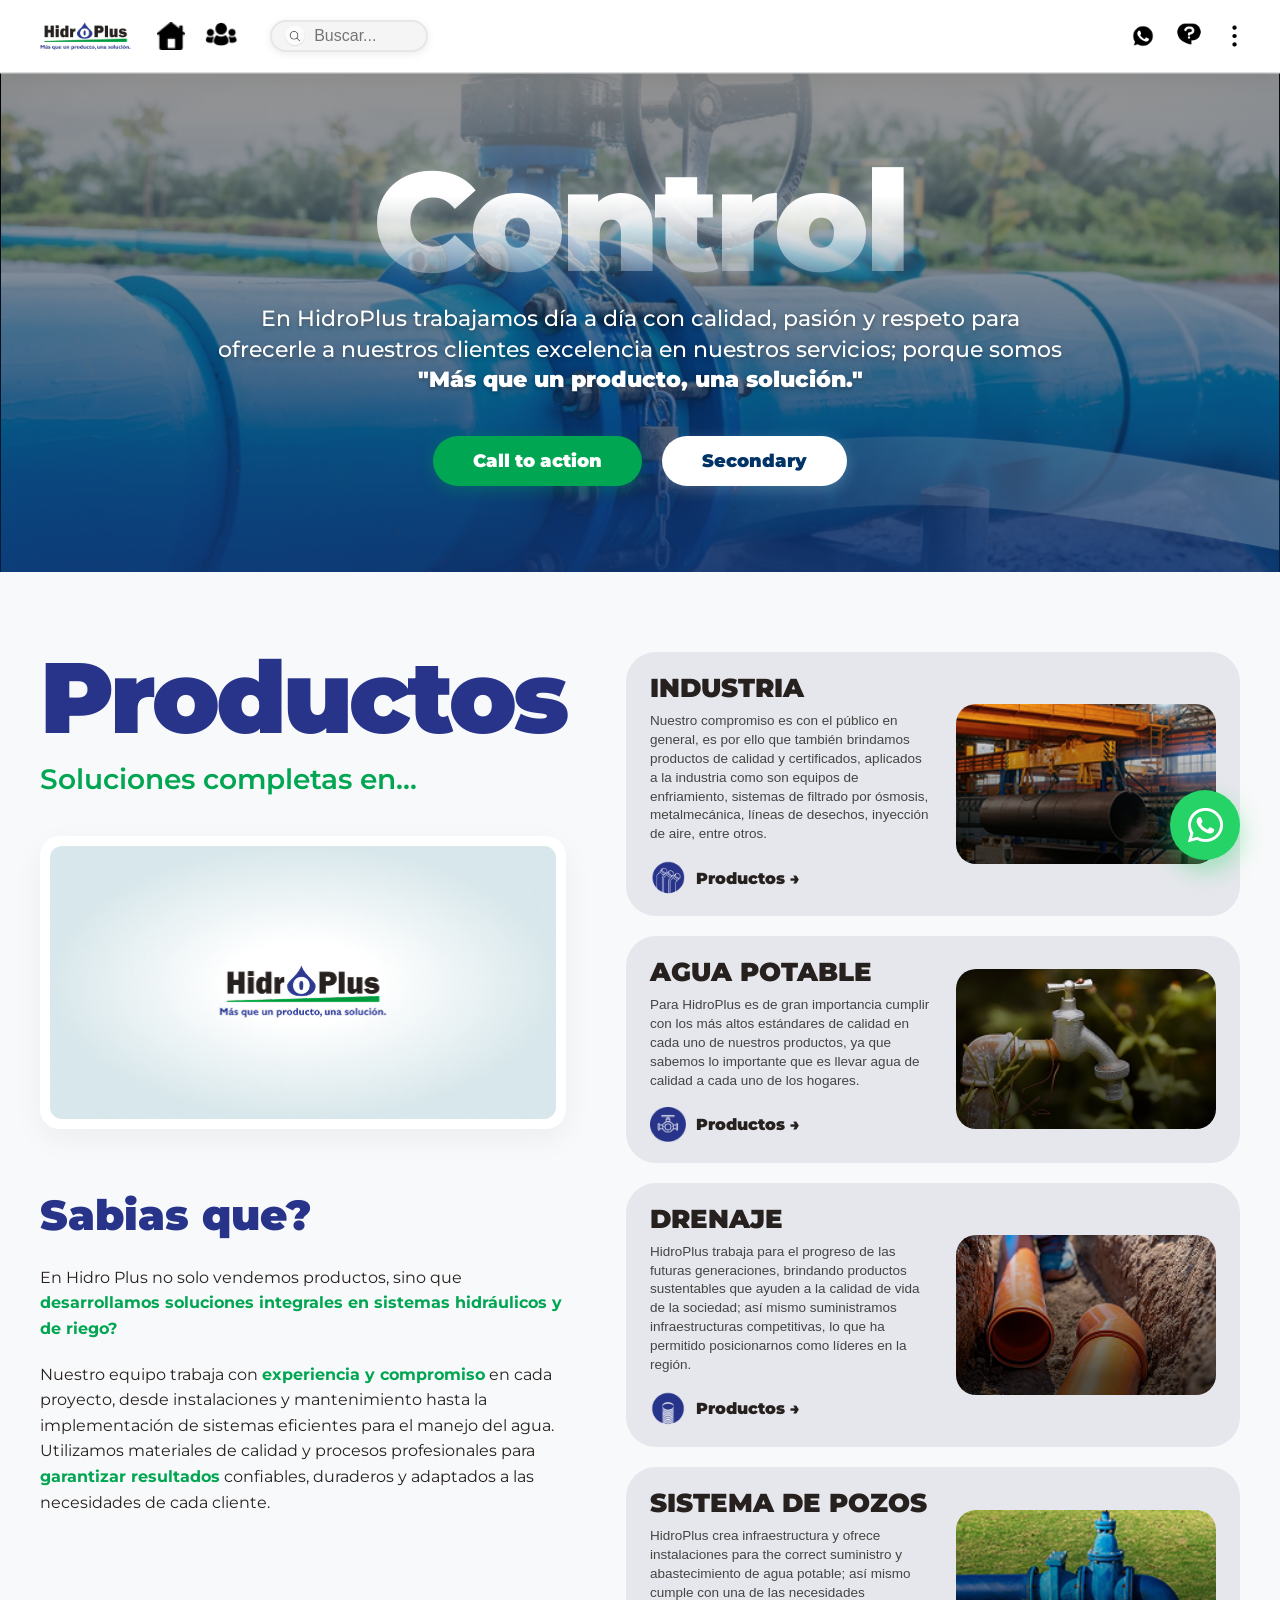
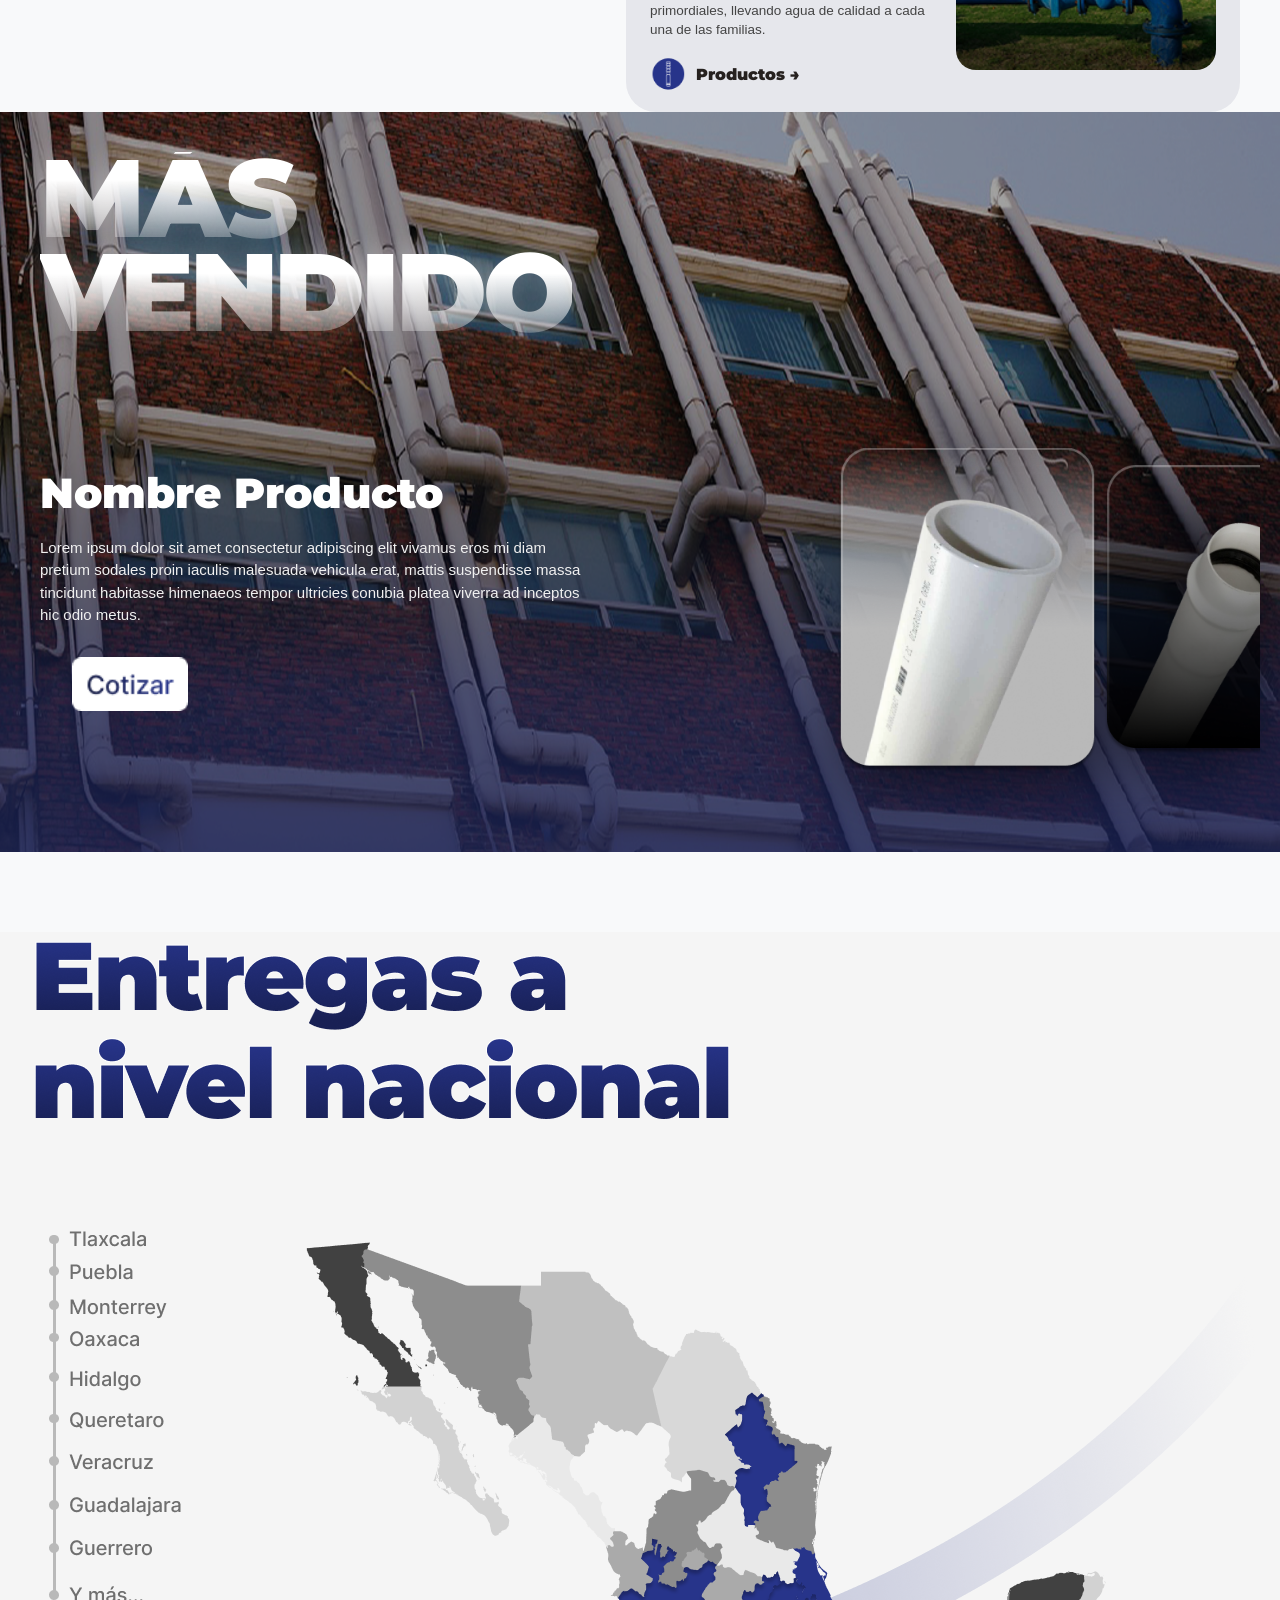
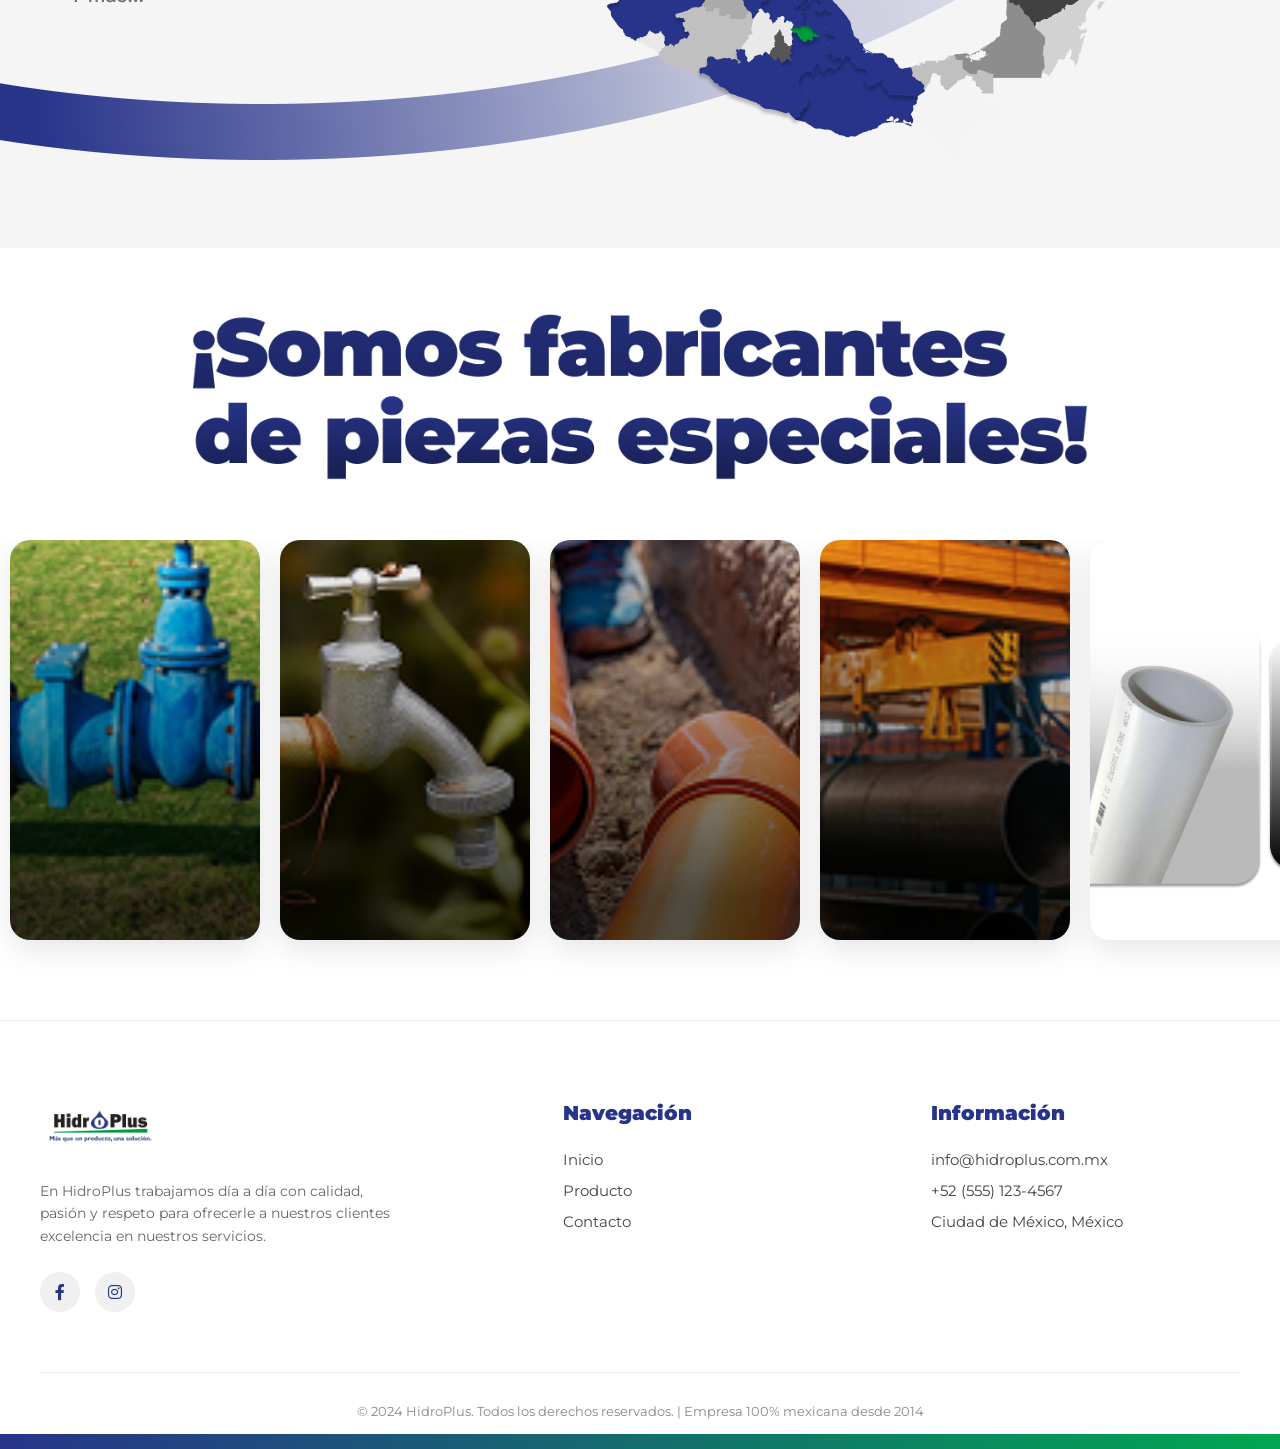
==== commit 8f35e3fd: "Fix catalog buttons and define toggleProductImage carousel function" ====
--- a/index.html
+++ b/index.html
@@ -1019,126 +1019,132 @@
         gridEl.innerHTML = '';
 
         let products = [];
-        if (catNameUpper === 'INDUSTRIA') {
+        if (catNameUpper === 'AGUA POTABLE') {
           products = [
-            { name: 'Tubería Corrugada', img: 'img/dostubos.png' },
-            { name: 'Válvula de Control', img: 'img/industria.png' },
-            { name: 'Tanque Industrial', img: 'img/pozo.png' },
-            { name: 'Bomba Centrífuga', img: 'img/drenaje.png' },
-            { name: 'Conexiones PPR', img: 'img/potable.png' },
-            { name: 'Sistema de Enfriamiento', img: 'img/dostubos.png' }
-          ];
-        } else if (catNameUpper === 'AGUA POTABLE') {
-          products = [
-            { name: 'ABRAZADERA BRONCE', img: 'img/AGUA POTABLE/AP ABRAZADERA BRONCE.png' },
-            { name: 'ABRAZADERA DE BRONCE(1)', img: 'img/AGUA POTABLE/AP ABRAZADERA DE BRONCE(1).png' },
-            { name: 'ABRAZADERA DE BRONCE', img: 'img/AGUA POTABLE/AP ABRAZADERA DE BRONCE.png' },
-            { name: 'ABRAZADERA MUNICIPAL FO.FO.', img: 'img/AGUA POTABLE/AP ABRAZADERA MUNICIPAL FO.FO.png' },
-            { name: 'ABRAZADERA SIN FIN', img: 'img/AGUA POTABLE/AP ABRAZADERA SIN FIN.png' },
-            { name: 'ADAPTADOR CAMPANA HEMBRA RD 26', img: 'img/AGUA POTABLE/AP ADAPTADOR CAMPANA HEMBRA RD 26.png' },
-            { name: 'ADAPTADOR CAMPANA MACHO RD 26', img: 'img/AGUA POTABLE/AP ADAPTADOR CAMPANA MACHO RD 26.png' },
-            { name: 'ADAPTADOR HEMBRA ESPIGA RD 26', img: 'img/AGUA POTABLE/AP ADAPTADOR HEMBRA ESPIGA RD 26.png' },
-            { name: 'ADAPTADOR MACHO ESPIGA RD 26', img: 'img/AGUA POTABLE/AP ADAPTADOR MACHO ESPIGA RD 26.png' },
-            { name: 'ADAPTADOR YUCATAN HEMBRA BRONCE', img: 'img/AGUA POTABLE/AP ADAPTADOR YUCATAN HEMBRA BRONCE.png' },
-            { name: 'ADAPTADOR YUCATAN MACHO BRONCE', img: 'img/AGUA POTABLE/AP ADAPTADOR YUCATAN MACHO BRONCE.png' },
-            { name: 'BOTA LARGA FO.FO(1)', img: 'img/AGUA POTABLE/AP BOTA LARGA FO.FO(1).png' },
-            { name: 'BOTA LARGA FO.FO(2)', img: 'img/AGUA POTABLE/AP BOTA LARGA FO.FO(2).png' },
-            { name: 'BOTA LARGA FO.FO(3)', img: 'img/AGUA POTABLE/AP BOTA LARGA FO.FO(3).png' },
-            { name: 'BOTA LARGA FO.FO', img: 'img/AGUA POTABLE/AP BOTA LARGA FO.FO.png' },
-            { name: 'BRICA CIEGA ACERO AL CARBON', img: 'img/AGUA POTABLE/AP BRICA CIEGA ACERO AL CARBON.png' },
-            { name: 'BRIDA ACERO AL CARBON SOLDABLE', img: 'img/AGUA POTABLE/AP BRIDA ACERO AL CARBON SOLDABLE.png' },
-            { name: 'CAJA PARA HIDROTOMA PEAD', img: 'img/AGUA POTABLE/AP CAJA PARA HIDROTOMA PEAD.png' },
-            { name: 'CAMPANA RD 26', img: 'img/AGUA POTABLE/AP CAMPANA RD 26.png' },
-            { name: 'CODO 22 GRADOS GALVANIZADO', img: 'img/AGUA POTABLE/AP CODO 22 GRADOS GALVANIZADO.png' },
-            { name: 'CODO 45 GRADOS ACERO AL CARBON SOLDABLE', img: 'img/AGUA POTABLE/AP CODO 45 GRADOS ACERO AL CARBON SOLDABLE.png' },
-            { name: 'CODO 45 GRADOS GALVANIZADO', img: 'img/AGUA POTABLE/AP CODO 45 GRADOS GALVANIZADO.png' },
-            { name: 'CODO 90 GRADOS GALVANIZADO', img: 'img/AGUA POTABLE/AP CODO 90 GRADOS GALVANIZADO.png' },
-            { name: 'CODO HCO RD 26 22 GRADOS CAMP-ESP', img: 'img/AGUA POTABLE/AP CODO HCO RD 26 22 GRADOS CAMP-ESP.png' },
-            { name: 'CODO HCO RD 26 45 GRADOS CAMP-ESP', img: 'img/AGUA POTABLE/AP CODO HCO RD 26 45 GRADOS CAMP-ESP.png' },
-            { name: 'CODO HCO RD 26 90 GRADOS CAMP-ESP', img: 'img/AGUA POTABLE/AP CODO HCO RD 26 90 GRADOS CAMP-ESP.png' },
-            { name: 'CONTRA MARCO ACERO 4_', img: 'img/AGUA POTABLE/AP CONTRA MARCO ACERO 4_.png' },
-            { name: 'CONTRA MARCO ACERO 90X4', img: 'img/AGUA POTABLE/AP CONTRA MARCO ACERO 90X4.png' },
-            { name: 'COPLE ACERO AL CARBON ROSCABLE', img: 'img/AGUA POTABLE/AP COPLE ACERO AL CARBON ROSCABLE.png' },
-            { name: 'COPLE GALVANIZADO', img: 'img/AGUA POTABLE/AP COPLE GALVANIZADO.png' },
-            { name: 'COPLE REPARACION RD 26', img: 'img/AGUA POTABLE/AP COPLE REPARACION RD 26.png' },
-            { name: 'EMPAQUE BRIDA NEOPRENO', img: 'img/AGUA POTABLE/AP EMPAQUE BRIDA NEOPRENO.png' },
-            { name: 'EMPAQUE BRIDA PLOMO', img: 'img/AGUA POTABLE/AP EMPAQUE BRIDA PLOMO.png' },
-            { name: 'EMPAQUE PARA JUNTA GIUBAULT', img: 'img/AGUA POTABLE/AP EMPAQUE PARA JUNTA GIUBAULT.png' },
-            { name: 'EXTREMIDAD ESPIGA RD 26', img: 'img/AGUA POTABLE/AP EXTREMIDAD ESPIGA RD 26.png' },
-            { name: 'GUSANO GALVANIZADO', img: 'img/AGUA POTABLE/AP GUSANO GALVANIZADO.png' },
-            { name: 'HIDROTOMA INGLES PVC C_ACCESORIOS(1)', img: 'img/AGUA POTABLE/AP HIDROTOMA INGLES PVC C_ACCESORIOS(1).png' },
-            { name: 'HIDROTOMA INGLES PVC C_ACCESORIOS', img: 'img/AGUA POTABLE/AP HIDROTOMA INGLES PVC C_ACCESORIOS.png' },
-            { name: 'HIDROTOMA INGLES PVC', img: 'img/AGUA POTABLE/AP HIDROTOMA INGLES PVC.png' },
-            { name: 'HIDROTOMA PVC METRICA(1)', img: 'img/AGUA POTABLE/AP HIDROTOMA PVC METRICA(1).png' },
-            { name: 'HIDROTOMA PVC METRICA', img: 'img/AGUA POTABLE/AP HIDROTOMA PVC METRICA.png' },
-            { name: 'JUNTA GIUBAULT(1)', img: 'img/AGUA POTABLE/AP JUNTA GIUBAULT(1).png' },
-            { name: 'JUNTA GIUBAULT(2)', img: 'img/AGUA POTABLE/AP JUNTA GIUBAULT(2).png' },
-            { name: 'JUNTA GIUBAULT', img: 'img/AGUA POTABLE/AP JUNTA GIUBAULT.png' },
-            { name: 'MANOMETRO DE GLICERINA', img: 'img/AGUA POTABLE/AP MANOMETRO DE GLICERINA.png' },
-            { name: 'NIPLE GALVANIZADO ', img: 'img/AGUA POTABLE/AP NIPLE GALVANIZADO .png' },
-            { name: 'REDUCCION ACERO SOLDABLE', img: 'img/AGUA POTABLE/AP REDUCCION ACERO SOLDABLE.png' },
-            { name: 'REDUCCION BUSHING GALVANIZADA', img: 'img/AGUA POTABLE/AP REDUCCION BUSHING GALVANIZADA.png' },
-            { name: 'REDUCCION CAMPANA GALVANIZADA', img: 'img/AGUA POTABLE/AP REDUCCION CAMPANA GALVANIZADA.png' },
-            { name: 'REDUCCION CAMPANA RD 26', img: 'img/AGUA POTABLE/AP REDUCCION CAMPANA RD 26.png' },
-            { name: 'TAPA CEMENTAR RD 26', img: 'img/AGUA POTABLE/AP TAPA CEMENTAR RD 26.png' },
-            { name: 'TAPON CAMPANA RD 26', img: 'img/AGUA POTABLE/AP TAPON CAMPANA RD 26.png' },
-            { name: 'TAPON ESPIGA RD 26', img: 'img/AGUA POTABLE/AP TAPON ESPIGA RD 26.png' },
-            { name: 'TAPON HEMBRA GALVANIZADA', img: 'img/AGUA POTABLE/AP TAPON HEMBRA GALVANIZADA.png' },
-            { name: 'TAPON MACHO GALVA', img: 'img/AGUA POTABLE/AP TAPON MACHO GALVA.png' },
-            { name: 'TEE ACERO AL CARBON SOLDABLE', img: 'img/AGUA POTABLE/AP TEE ACERO AL CARBON SOLDABLE.png' },
-            { name: 'TEE GALVANIZADA', img: 'img/AGUA POTABLE/AP TEE GALVANIZADA.png' },
-            { name: 'TEE RD 26 REDUCIDA', img: 'img/AGUA POTABLE/AP TEE RD 26 REDUCIDA.png' },
-            { name: 'TORNILLO HEXAGONAL C_TUERCA', img: 'img/AGUA POTABLE/AP TORNILLO HEXAGONAL C_TUERCA.png' },
-            { name: 'TUBO ACERO AL CARBON SOLDABLE', img: 'img/AGUA POTABLE/AP TUBO ACERO AL CARBON SOLDABLE.png' },
-            { name: 'TUBO GALVANIZADO', img: 'img/AGUA POTABLE/AP TUBO GALVANIZADO.png' },
-            { name: 'TUBO HCO CED. 40 ABOCINADO', img: 'img/AGUA POTABLE/AP TUBO HCO CED. 40 ABOCINADO.png' },
-            { name: 'TUBO HCO PVC CED. 80', img: 'img/AGUA POTABLE/AP TUBO HCO PVC CED. 80.png' },
-            { name: 'TUBO HCO RD 26 CAMP-ESP', img: 'img/AGUA POTABLE/AP TUBO HCO RD 26 CAMP-ESP.png' },
-            { name: 'TUBO HCO RD 26', img: 'img/AGUA POTABLE/AP TUBO HCO RD 26.png' },
-            { name: 'TUERCA UNION GALVANIZADA(1)', img: 'img/AGUA POTABLE/AP TUERCA UNION GALVANIZADA(1).png' },
-            { name: 'TUERCA UNION GALVANIZADA', img: 'img/AGUA POTABLE/AP TUERCA UNION GALVANIZADA.png' },
-            { name: 'VALVULA ADM-EXP. FO.FO.', img: 'img/AGUA POTABLE/AP VALVULA ADM-EXP. FO.FO.png' },
-            { name: 'VALVULA CHECK FO.FO. BRIDADA', img: 'img/AGUA POTABLE/AP VALVULA CHECK FO.FO. BRIDADA.png' },
-            { name: 'VALVULA COMPUERTA LATON', img: 'img/AGUA POTABLE/AP VALVULA COMPUERTA LATON.png' },
-            { name: 'VALVULA COMPUERTA V_F INOXIDABLE BRIDADA', img: 'img/AGUA POTABLE/AP VALVULA COMPUERTA V_F INOXIDABLE BRIDADA.png' },
-            { name: 'VALVULA COMPUERTA V_F RESILENTE BRIDADA', img: 'img/AGUA POTABLE/AP VALVULA COMPUERTA V_F RESILENTE BRIDADA.png' },
-            { name: 'VALVULA DE SEGURIDAD MAGNETICA C_MANERAL', img: 'img/AGUA POTABLE/AP VALVULA DE SEGURIDAD MAGNETICA C_MANERAL.png' },
-            { name: 'VALVULA ESFERA LATON', img: 'img/AGUA POTABLE/AP VALVULA ESFERA LATON.png' },
-            { name: 'VALVULA PVC CEMENTAR CED. 40', img: 'img/AGUA POTABLE/AP VALVULA PVC CEMENTAR CED. 40.png' },
-            { name: 'YEE GALVANIZADA', img: 'img/AGUA POTABLE/AP YEE GALVANIZADA.png' }
+            { name: 'TUBO ACERO AL CARBON SOLDABLE', img: 'img/AGUA POTABLE/0 TUBO ACERO AL CARBON SOLDABLE.png' },
+            { name: 'TUBO GALVANIZADO', img: 'img/AGUA POTABLE/0 TUBO GALVANIZADO.png' },
+            { name: 'TUBO HCO CED. 40 ABOCINADO', img: 'img/AGUA POTABLE/0 TUBO HCO CED. 40 ABOCINADO.png' },
+            { name: 'TUBO HCO PVC CED. 80', img: 'img/AGUA POTABLE/0 TUBO HCO PVC CED. 80.png' },
+            { name: 'TUBO HCO RD 26 CAMP-ESP', img: 'img/AGUA POTABLE/0 TUBO HCO RD 26 CAMP-ESP.png' },
+            { name: 'TUBO HCO RD 26', img: 'img/AGUA POTABLE/0.1 TUBO HCO RD 26.png' },
+            { name: 'AP VALVULA COMPUERTA V_F INOXIDABLE BRIDADA', img: 'img/AGUA POTABLE/1 AP VALVULA COMPUERTA V_F INOXIDABLE BRIDADA.png' },
+            { name: 'VALVULA ADM-EXP. FO.FO', img: 'img/AGUA POTABLE/1 VALVULA ADM-EXP. FO.FO.png' },
+            { name: 'VALVULA CHECK FO.FO. BRIDADA', img: 'img/AGUA POTABLE/1 VALVULA CHECK FO.FO. BRIDADA.png' },
+            { name: 'VALVULA COMPUERTA V_F RESILENTE BRIDADA', img: 'img/AGUA POTABLE/1 VALVULA COMPUERTA V_F RESILENTE BRIDADA.png' },
+            { name: 'CODO 22 GRADOS GALVANIZADO', img: 'img/AGUA POTABLE/10 CODO 22 GRADOS GALVANIZADO.png' },
+            { name: 'CODO 45 GRADOS GALVANIZADO', img: 'img/AGUA POTABLE/10 CODO 45 GRADOS GALVANIZADO.png' },
+            { name: 'CODO 90 GRADOS GALVANIZADO', img: 'img/AGUA POTABLE/10 CODO 90 GRADOS GALVANIZADO.png' },
+            { name: 'COPLE GALVANIZADO', img: 'img/AGUA POTABLE/10 COPLE GALVANIZADO.png' },
+            { name: 'GUSANO GALVANIZADO', img: 'img/AGUA POTABLE/10 GUSANO GALVANIZADO.png' },
+            { name: 'NIPLE GALVANIZADO', img: 'img/AGUA POTABLE/10 NIPLE GALVANIZADO .png' },
+            { name: 'REDUCCION BUSHING GALVANIZADA', img: 'img/AGUA POTABLE/10 REDUCCION BUSHING GALVANIZADA.png' },
+            { name: 'REDUCCION CAMPANA GALVANIZADA', img: 'img/AGUA POTABLE/10 REDUCCION CAMPANA GALVANIZADA.png' },
+            { name: 'TAPON HEMBRA GALVANIZADA', img: 'img/AGUA POTABLE/10 TAPON HEMBRA GALVANIZADA.png' },
+            { name: 'TAPON MACHO GALVA', img: 'img/AGUA POTABLE/10 TAPON MACHO GALVA.png' },
+            { name: 'TEE GALVANIZADA', img: 'img/AGUA POTABLE/10 TEE GALVANIZADA.png' },
+            { name: 'TUERCA UNION GALVANIZADA', img: 'img/AGUA POTABLE/10 TUERCA UNION GALVANIZADA.png', carouselImgs: ["img/AGUA POTABLE/10.1 TUERCA UNION GALVANIZADA.png"] },
+            { name: 'YEE GALVANIZADA', img: 'img/AGUA POTABLE/10 YEE GALVANIZADA.png' },
+            { name: 'VALVULA COMPUERTA LATON', img: 'img/AGUA POTABLE/11 VALVULA COMPUERTA LATON.png' },
+            { name: 'VALVULA ESFERA LATON', img: 'img/AGUA POTABLE/11 VALVULA ESFERA LATON.png' },
+            { name: 'VALVULA PVC CEMENTAR CED. 40', img: 'img/AGUA POTABLE/12 VALVULA PVC CEMENTAR CED. 40.png' },
+            { name: 'ADAPTADOR CAMPANA HEMBRA RD 26', img: 'img/AGUA POTABLE/2 ADAPTADOR CAMPANA HEMBRA RD 26.png' },
+            { name: 'ADAPTADOR CAMPANA MACHO RD 26', img: 'img/AGUA POTABLE/2 ADAPTADOR CAMPANA MACHO RD 26.png' },
+            { name: 'ADAPTADOR MACHO ESPIGA RD 26', img: 'img/AGUA POTABLE/2 ADAPTADOR MACHO ESPIGA RD 26.png' },
+            { name: 'CAMPANA RD 26', img: 'img/AGUA POTABLE/2 CAMPANA RD 26.png' },
+            { name: 'CODO HCO RD 26 22 GRADOS CAMP-ESP', img: 'img/AGUA POTABLE/2 CODO HCO RD 26 22 GRADOS CAMP-ESP.png' },
+            { name: 'CODO HCO RD 26 45 GRADOS CAMP-ESP', img: 'img/AGUA POTABLE/2 CODO HCO RD 26 45 GRADOS CAMP-ESP.png' },
+            { name: 'CODO HCO RD 26 90 GRADOS CAMP-ESP', img: 'img/AGUA POTABLE/2 CODO HCO RD 26 90 GRADOS CAMP-ESP.png' },
+            { name: 'COPLE REPARACION RD 26', img: 'img/AGUA POTABLE/2 COPLE REPARACION RD 26.png' },
+            { name: 'EMPAQUE BRIDA NEOPRENO', img: 'img/AGUA POTABLE/2 EMPAQUE BRIDA NEOPRENO.png' },
+            { name: 'EMPAQUE BRIDA PLOMO', img: 'img/AGUA POTABLE/2 EMPAQUE BRIDA PLOMO.png' },
+            { name: 'EXTREMIDAD ESPIGA RD 26', img: 'img/AGUA POTABLE/2 EXTREMIDAD ESPIGA RD 26.png' },
+            { name: 'REDUCCION CAMPANA RD 26', img: 'img/AGUA POTABLE/2 REDUCCION CAMPANA RD 26.png' },
+            { name: 'TAPA CEMENTAR RD 26', img: 'img/AGUA POTABLE/2 TAPA CEMENTAR RD 26.png' },
+            { name: 'TAPON CAMPANA RD 26', img: 'img/AGUA POTABLE/2 TAPON CAMPANA RD 26.png' },
+            { name: 'TAPON ESPIGA RD 26', img: 'img/AGUA POTABLE/2 TAPON ESPIGA RD 26.png' },
+            { name: 'TEE RD 26 REDUCIDA', img: 'img/AGUA POTABLE/2 TEE RD 26 REDUCIDA.png' },
+            { name: 'TORNILLO HEXAGONAL C_TUERCA', img: 'img/AGUA POTABLE/2 TORNILLO HEXAGONAL C_TUERCA.png' },
+            { name: 'CAJA PARA HIDROTOMA PEAD', img: 'img/AGUA POTABLE/3 CAJA PARA HIDROTOMA PEAD.png' },
+            { name: 'CONTRA MARCO ACERO 90X4', img: 'img/AGUA POTABLE/3 CONTRA MARCO ACERO 90X4.png' },
+            { name: 'MARCO CON TAPA PEAD', img: 'img/AGUA POTABLE/3 MARCO CON TAPA PEAD.png' },
+            { name: 'ABRAZADERA MUNICIPAL FO.FO', img: 'img/AGUA POTABLE/5 ABRAZADERA MUNICIPAL FO.FO.png' },
+            { name: 'ABRAZADERA DE BRONCE', img: 'img/AGUA POTABLE/5.0 ABRAZADERA DE BRONCE.png' },
+            { name: 'ABRAZADERA BRONCE', img: 'img/AGUA POTABLE/5.1 ABRAZADERA BRONCE.png' },
+            { name: 'ABRAZADERA SIN FIN', img: 'img/AGUA POTABLE/6 ABRAZADERA SIN FIN.png' },
+            { name: 'ADAPTADOR YUCATAN HEMBRA BRONCE', img: 'img/AGUA POTABLE/6 ADAPTADOR YUCATAN HEMBRA BRONCE.png' },
+            { name: 'ADAPTADOR YUCATAN MACHO BRONCE', img: 'img/AGUA POTABLE/6 ADAPTADOR YUCATAN MACHO BRONCE.png' },
+            { name: 'VALVULA DE SEGURIDAD MAGNETICA C_MANERAL', img: 'img/AGUA POTABLE/6 VALVULA DE SEGURIDAD MAGNETICA C_MANERAL.png' },
+            { name: 'BOTA LARGA FO.FO', img: 'img/AGUA POTABLE/7 BOTA LARGA FO.FO.png', carouselImgs: ["img/AGUA POTABLE/7.1 BOTA LARGA FO.FO.png","img/AGUA POTABLE/8 BOTA LARGA FO.FO.png"] },
+            { name: 'BOTA CORTA FO.FO', img: 'img/AGUA POTABLE/8.1 BOTA CORTA FO.FO.png' },
+            { name: 'BRIDA ACERO AL CARBON SOLDABLE', img: 'img/AGUA POTABLE/9 BRIDA ACERO AL CARBON SOLDABLE.png' },
+            { name: 'BRIDA CIEGA ACERO AL CARBON', img: 'img/AGUA POTABLE/9 BRIDA CIEGA ACERO AL CARBON.png' },
+            { name: 'EMPAQUE PARA JUNTA GIUBAULT', img: 'img/AGUA POTABLE/CARRUSEL AGUA/1 EMPAQUE PARA JUNTA GIUBAULT.png' },
+            { name: 'JUNTA GIUBAULT', img: 'img/AGUA POTABLE/CARRUSEL AGUA/1 JUNTA GIUBAULT(1).png', carouselImgs: ["img/AGUA POTABLE/CARRUSEL AGUA/1 JUNTA GIUBAULT(2).png","img/AGUA POTABLE/CARRUSEL AGUA/1 JUNTA GIUBAULT.png"] },
+            { name: 'HIDROTOMA INGLES PVC C_ACCESORIOS', img: 'img/AGUA POTABLE/CARRUSEL AGUA/2 HIDROTOMA INGLES PVC C_ACCESORIOS(1).png', carouselImgs: ["img/AGUA POTABLE/CARRUSEL AGUA/2 HIDROTOMA INGLES PVC C_ACCESORIOS.png"] },
+            { name: 'HIDROTOMA INGLES PVC', img: 'img/AGUA POTABLE/CARRUSEL AGUA/2 HIDROTOMA INGLES PVC.png' },
+            { name: 'HIDROTOMA PVC METRICA', img: 'img/AGUA POTABLE/CARRUSEL AGUA/3 HIDROTOMA PVC METRICA(1).png', carouselImgs: ["img/AGUA POTABLE/CARRUSEL AGUA/3 HIDROTOMA PVC METRICA.png"] }
           ];
         } else if (catNameUpper === 'DRENAJE') {
           products = [
-            { name: 'CODO PVC INYECTADO ALCANTARILLADO', img: 'img/DRENAJE/ALC CODO PVC INYECTADO ALCANTARILLADO.png' },
-            { name: 'SILLETA PVC INYECTADA ALCANTARILLADA', img: 'img/DRENAJE/ALC SILLETA PVC INYECTADA ALCANTARILLADA.png' },
-            { name: 'VALVULA CHECK ALCANTARILLADA', img: 'img/DRENAJE/ALC VALVULA CHECK ALCANTARILLADA.png' },
-            { name: 'ABOCINADO PARA CORRUGADO', img: 'img/DRENAJE/DRE ABOCINADO PARA CORRUGADO.png' },
-            { name: 'BROCA PEAD TIPO PESADO', img: 'img/DRENAJE/DRE BROCA PEAD TIPO PESADO.png' },
-            { name: 'BROCA SIERRA(1)', img: 'img/DRENAJE/DRE BROCA SIERRA(1).png' },
-            { name: 'BROCA SIERRA', img: 'img/DRENAJE/DRE BROCA SIERRA.png' },
-            { name: 'BROCAL POLICONCRETO CIEGO', img: 'img/DRENAJE/DRE BROCAL POLICONCRETO CIEGO.png' },
-            { name: 'CODO DE LINEA PARA CORRUGADO 45 GRADOS', img: 'img/DRENAJE/DRE CODO DE LINEA PARA CORRUGADO 45 GRADOS.png' },
-            { name: 'CODO DE LINEA PARA CORRUGADO 90 GRADOS', img: 'img/DRENAJE/DRE CODO DE LINEA PARA CORRUGADO 90 GRADOS.png' },
-            { name: 'CODO PVC SANITARIO 45 GRADOS', img: 'img/DRENAJE/DRE CODO PVC SANITARIO 45 GRADOS.png' },
-            { name: 'COPLE PVC SANITARIO', img: 'img/DRENAJE/DRE COPLE PVC SANITARIO.png' },
-            { name: 'MARCO CON TAPA PEAD', img: 'img/DRENAJE/DRE MARCO CON TAPA PEAD.png' },
-            { name: 'TAPA INSERCION PVC SANITARIA', img: 'img/DRENAJE/DRE TAPA INSERCION PVC SANITARIA.png' },
-            { name: 'TEE PVC SANITARIA', img: 'img/DRENAJE/DRE TEE PVC SANITARIA.png' },
-            { name: 'TEE WYE PARA CORRUGADO', img: 'img/DRENAJE/DRE TEE WYE PARA CORRUGADO.png' },
-            { name: 'TUBO CORRUGADO ADS(1)', img: 'img/DRENAJE/DRE TUBO CORRUGADO ADS(1).png' },
-            { name: 'TUBO CORRUGADO ADS(2)', img: 'img/DRENAJE/DRE TUBO CORRUGADO ADS(2).png' },
-            { name: 'TUBO CORRUGADO ADS', img: 'img/DRENAJE/DRE TUBO CORRUGADO ADS.png' },
-            { name: 'TUBO SANITARIO PVC', img: 'img/DRENAJE/DRE TUBO SANITARIO PVC.png' },
-            { name: 'YEE PVC SANITARIA', img: 'img/DRENAJE/DRE YEE PVC SANITARIA.png' }
+            { name: 'DRE TUBO CORRUGADO ADS', img: 'img/DRENAJE/1 DRE TUBO CORRUGADO ADS.png' },
+            { name: 'TUBO SANITARIO PVC', img: 'img/DRENAJE/1 TUBO SANITARIO PVC.png' },
+            { name: 'BROCA PEAD TIPO PESADO', img: 'img/DRENAJE/2 BROCA PEAD TIPO PESADO.png' },
+            { name: 'CAMPANA ABOCINADA PARA CORRUGADO', img: 'img/DRENAJE/2 CAMPANA ABOCINADA PARA CORRUGADO.png' },
+            { name: 'CODO DE LINEA PARA CORRUGADO 45 GRADOS', img: 'img/DRENAJE/2 CODO DE LINEA PARA CORRUGADO 45 GRADOS.png' },
+            { name: 'CODO DE LINEA PARA CORRUGADO 90 GRADOS', img: 'img/DRENAJE/2 CODO DE LINEA PARA CORRUGADO 90 GRADOS.png' },
+            { name: 'TEE WYE PARA CORRUGADO', img: 'img/DRENAJE/2 TEE WYE PARA CORRUGADO.png' },
+            { name: 'CODO PVC INYECTADO ALCANTARILLADO 45 GRADOS', img: 'img/DRENAJE/3 CODO PVC INYECTADO ALCANTARILLADO 45 GRADOS.png' },
+            { name: 'SILLETA PVC INYECTADA ALCANTARILLADA', img: 'img/DRENAJE/3 SILLETA PVC INYECTADA ALCANTARILLADA.png' },
+            { name: 'VALVULA CHECK ALCANTARILLADA', img: 'img/DRENAJE/3 VALVULA CHECK ALCANTARILLADA.png' },
+            { name: 'BROCAL POLICONCRETO CIEGO', img: 'img/DRENAJE/4 BROCAL POLICONCRETO CIEGO.png' },
+            { name: 'CODO PVC SANITARIO 45 GRADOS', img: 'img/DRENAJE/5 CODO PVC SANITARIO 45 GRADOS.png' },
+            { name: 'COPLE PVC SANITARIO', img: 'img/DRENAJE/5 COPLE PVC SANITARIO.png' },
+            { name: 'TAPA INSERCION PVC SANITARIA', img: 'img/DRENAJE/5 TAPA INSERCION PVC SANITARIA.png' },
+            { name: 'TEE PVC SANITARIA', img: 'img/DRENAJE/5 TEE PVC SANITARIA.png' },
+            { name: 'YEE PVC SANITARIA', img: 'img/DRENAJE/5 YEE PVC SANITARIA.png' },
+            { name: 'BROCA SIERRA', img: 'img/DRENAJE/CARRUSEL/6 BROCA SIERRA.png', carouselImgs: ["img/DRENAJE/CARRUSEL/7 BROCA SIERRA.png"] }
+          ];
+        } else if (catNameUpper === 'INDUSTRIA') {
+          products = [
+            { name: 'TUBO ACERO AL CARBON SOLDABLE', img: 'img/INDUSTRIA/1 TUBO ACERO AL CARBON SOLDABLE.png' },
+            { name: 'TUBO GALVANIZADO', img: 'img/INDUSTRIA/1 TUBO GALVANIZADO.png' },
+            { name: 'TUBO HCO CED. 40 ABOCINADO', img: 'img/INDUSTRIA/1 TUBO HCO CED. 40 ABOCINADO.png' },
+            { name: 'TUBO HCO PVC CED. 80', img: 'img/INDUSTRIA/1 TUBO HCO PVC CED. 80.png' },
+            { name: 'CODO PVC CEMENTAR 45 GRADOS', img: 'img/INDUSTRIA/2 CODO PVC CEMENTAR 45 GRADOS .png' },
+            { name: 'CODO PVC CEMENTAR 90 GRADOS', img: 'img/INDUSTRIA/2 CODO PVC CEMENTAR 90 GRADOS.png' },
+            { name: 'COPLE PVC CEMENTAR', img: 'img/INDUSTRIA/2 COPLE PVC CEMENTAR.png' },
+            { name: 'REDUCCION PVC CEMENTAR', img: 'img/INDUSTRIA/2 REDUCCION PVC CEMENTAR.png' },
+            { name: 'TEE PVC CEMENTAR', img: 'img/INDUSTRIA/2 TEE PVC CEMENTAR .png' },
+            { name: 'YEE PVC CEMENTAR', img: 'img/INDUSTRIA/2 YEE PVC CEMENTAR.png' },
+            { name: 'SILLETA PVC CEMENTAR', img: 'img/INDUSTRIA/2.1 SILLETA PVC CEMENTAR(1).png', carouselImgs: ["img/INDUSTRIA/2.1 SILLETA PVC CEMENTAR.png"] },
+            { name: 'CODO 22 GRADOS GALVANIZADO', img: 'img/INDUSTRIA/3 CODO 22 GRADOS GALVANIZADO.png' },
+            { name: 'CODO 45 GRADOS GALVANIZADO', img: 'img/INDUSTRIA/3 CODO 45 GRADOS GALVANIZADO.png' },
+            { name: 'CODO 90 GRADOS GALVANIZADO', img: 'img/INDUSTRIA/3 CODO 90 GRADOS GALVANIZADO.png' },
+            { name: 'COPLE ACERO AL CARBON ROSCABLE', img: 'img/INDUSTRIA/3 COPLE ACERO AL CARBON ROSCABLE.png' },
+            { name: 'COPLE GALVANIZADO', img: 'img/INDUSTRIA/3 COPLE GALVANIZADO.png' },
+            { name: 'GUSANO GALVANIZADO', img: 'img/INDUSTRIA/3 GUSANO GALVANIZADO.png' },
+            { name: 'NIPLE GALVANIZADO', img: 'img/INDUSTRIA/3 NIPLE GALVANIZADO .png' },
+            { name: 'REDUCCION BUSHING GALVANIZADA', img: 'img/INDUSTRIA/3 REDUCCION BUSHING GALVANIZADA.png' },
+            { name: 'REDUCCION CAMPANA GALVANIZADA', img: 'img/INDUSTRIA/3 REDUCCION CAMPANA GALVANIZADA.png' },
+            { name: 'TAPON HEMBRA GALVANIZADA', img: 'img/INDUSTRIA/3 TAPON HEMBRA GALVANIZADA.png' },
+            { name: 'TAPON MACHO GALVA', img: 'img/INDUSTRIA/3 TAPON MACHO GALVA.png' },
+            { name: 'TEE ACERO AL CARBON SOLDABLE', img: 'img/INDUSTRIA/3 TEE ACERO AL CARBON SOLDABLE.png' },
+            { name: 'TEE GALVANIZADA', img: 'img/INDUSTRIA/3 TEE GALVANIZADA.png' },
+            { name: 'TUERCA UNION GALVANIZADA', img: 'img/INDUSTRIA/3 TUERCA UNION GALVANIZADA(1).png', carouselImgs: ["img/INDUSTRIA/3 TUERCA UNION GALVANIZADA.png"] },
+            { name: 'YEE GALVANIZADA', img: 'img/INDUSTRIA/3 YEE GALVANIZADA.png' },
+            { name: 'CODO 45 GRADOS ACERO AL CARBON SOLDABLE', img: 'img/INDUSTRIA/4 CODO 45 GRADOS ACERO AL CARBON SOLDABLE.png' },
+            { name: 'EMPAQUE BRIDA NEOPRENO', img: 'img/INDUSTRIA/4 EMPAQUE BRIDA NEOPRENO.png' },
+            { name: 'REDUCCION ACERO SOLDABLE', img: 'img/INDUSTRIA/4 REDUCCION ACERO SOLDABLE.png' },
+            { name: 'BRIDA ACERO AL CARBON ROSCABLE', img: 'img/INDUSTRIA/5 BRIDA ACERO AL CARBON ROSCABLE.png' },
+            { name: 'BRIDA ACERO AL CARBON SOLDABLE', img: 'img/INDUSTRIA/5 BRIDA ACERO AL CARBON SOLDABLE.png' },
+            { name: 'BRIDA CIEGA ACERO AL CARBON', img: 'img/INDUSTRIA/5 BRIDA CIEGA ACERO AL CARBON.png' },
+            { name: 'VALVULA PVC CEMENTAR CED. 40', img: 'img/INDUSTRIA/5 VALVULA PVC CEMENTAR CED. 40.png' },
+            { name: 'MANOMETRO DE GLICERINA', img: 'img/INDUSTRIA/6 MANOMETRO DE GLICERINA.png' }
           ];
         } else if (catNameUpper === 'SISTEMA DE POZOS') {
           products = [
-            { name: 'Bomba Sumergible', img: 'img/pozo.png' },
-            { name: 'Tubería Ademe', img: 'img/drenaje.png' },
-            { name: 'Columna de Bombeo', img: 'img/industria.png' },
-            { name: 'Arrancador Suave', img: 'img/dostubos.png' },
-            { name: 'Cable Subacuático', img: 'img/potable.png' },
-            { name: 'Medidor de Nivel', img: 'img/pozo.png' }
+            { name: 'TORNILLO HEXAGONAL C_TUERCA', img: 'img/SISTEMA DE POZOS/2 TORNILLO HEXAGONAL C_TUERCA.png' },
+            { name: 'AP MANOMETRO DE GLICERINA', img: 'img/SISTEMA DE POZOS/AP MANOMETRO DE GLICERINA.png' }
           ];
         } else {
           // Fallback just in case
@@ -1153,10 +1159,27 @@
         }
 
         products.forEach((prod) => {
+          let imageHTML = `<img src="${prod.img}" alt="${prod.name}" class="catalogo-card-img active" />`;
+          if (prod.carouselImgs && prod.carouselImgs.length > 0) {
+            prod.carouselImgs.forEach((cImg) => {
+              imageHTML += `<img src="${cImg}" alt="${prod.name} secundario" class="catalogo-card-img hidden" />`;
+            });
+            imageHTML += `
+              <button class="carousel-arrow left" onclick="toggleProductImage(event, this, -1)">&#10094;</button>
+              <button class="carousel-arrow right" onclick="toggleProductImage(event, this, 1)">&#10095;</button>
+            `;
+          } else if (prod.carouselImg) {
+            imageHTML += `
+              <img src="${prod.carouselImg}" alt="${prod.name} secundario" class="catalogo-card-img hidden" />
+              <button class="carousel-arrow left" onclick="toggleProductImage(event, this, -1)">&#10094;</button>
+              <button class="carousel-arrow right" onclick="toggleProductImage(event, this, 1)">&#10095;</button>
+            `;
+          }
+
           gridEl.innerHTML += `
             <div class="catalogo-card">
               <div class="catalogo-card-image-wrapper">
-                <img src="${prod.img}" alt="${prod.name}" class="catalogo-card-img" />
+                ${imageHTML}
               </div>
               <div class="catalogo-card-info">
                 <h3>${prod.name}</h3>
@@ -1218,6 +1241,26 @@
         showCotizaciones();
       }
     });
+    window.toggleProductImage = function(event, btn, direction) {
+      event.preventDefault();
+      const wrapper = btn.closest('.catalogo-card-image-wrapper');
+      const images = Array.from(wrapper.querySelectorAll('.catalogo-card-img'));
+      let activeIndex = images.findIndex(img => img.classList.contains('active'));
+      
+      if(activeIndex !== -1) {
+          images[activeIndex].classList.remove('active');
+          images[activeIndex].classList.add('hidden');
+      } else {
+          activeIndex = 0;
+      }
+      
+      activeIndex += direction;
+      if (activeIndex >= images.length) activeIndex = 0;
+      if (activeIndex < 0) activeIndex = images.length - 1;
+      
+      images[activeIndex].classList.remove('hidden');
+      images[activeIndex].classList.add('active');
+    };
   </script>
     <!-- Floating WhatsApp Button -->
     <a href="https://wa.me/522462226280" class="whats-floating-btn" target="_blank" title="Contáctanos por WhatsApp">
--- a/styles.css
+++ b/styles.css
@@ -93,6 +93,13 @@
   font-family: "Poppins", "Segoe UI", Arial, sans-serif;
   background: var(--main-bg);
   color: #222;
+  overflow-x: hidden;
+  width: 100%;
+}
+
+html {
+  overflow-x: hidden;
+  width: 100%;
 }
 
 .site-header {
@@ -1193,6 +1200,19 @@
   -webkit-text-fill-color: transparent;
   filter: drop-shadow(0 0 15px rgba(255, 255, 255, 0.35));
   letter-spacing: -4px;
+}
+
+@media (max-width: 768px) {
+  .mas-vendido-section {
+    padding: 30px 15px;
+  }
+  .mv-title {
+    font-size: 13vw;
+    letter-spacing: -2px;
+  }
+  .mv-card {
+    padding: 20px 10px;
+  }
 }
 
 .mv-card {
@@ -2207,7 +2227,7 @@
   left: 0;
   right: 0;
   bottom: 0;
-  background: linear-gradient(180deg, rgba(216, 216, 216, 0) 0%, rgba(179, 185, 206, 0.2) 50%, rgba(39, 52, 138, 0.9) 100%);
+  background: transparent;
   z-index: 1;
   pointer-events: none;
 }
@@ -2220,6 +2240,44 @@
   z-index: 0;
 }
 
+.catalogo-card-img.hidden {
+  display: none !important;
+}
+
+.catalogo-card-img.active {
+  display: block !important;
+}
+
+.carousel-arrow {
+  position: absolute;
+  top: 50%;
+  transform: translateY(-50%);
+  background: rgba(45, 62, 113, 0.7);
+  color: white;
+  border: none;
+  width: 36px;
+  height: 36px;
+  border-radius: 50%;
+  cursor: pointer;
+  z-index: 10;
+  display: flex;
+  align-items: center;
+  justify-content: center;
+  font-size: 16px;
+  transition: background 0.3s ease;
+}
+
+.carousel-arrow:hover {
+  background: rgba(45, 62, 113, 1);
+}
+
+.carousel-arrow.left {
+  left: 15px;
+}
+
+.carousel-arrow.right {
+  right: 15px;
+}
 .catalogo-card-info {
   padding: 24px 20px;
   text-align: center;
@@ -2277,6 +2335,15 @@
 @media (max-width: 768px) {
 
   /* Header adjustments */
+  .site-header {
+    padding: 10px 15px !important;
+    height: 70px !important;
+  }
+
+  .logo {
+    height: 32px !important;
+  }
+
   .nav-left>.icon,
   .nav-left>.nav-link-icon,
   .nav-right {
@@ -2285,20 +2352,82 @@
 
   .mobile-menu-btn {
     display: block;
+    font-size: 24px;
+  }
+
+  .mobile-nav {
+    top: 70px !important;
+    padding-top: 30px !important;
   }
 
   .search-bar-container {
     margin-left: auto;
-    margin-right: 15px;
-  }
-
-  /* Typography Scaling */
+    margin-right: 10px;
+  }
+
+  .search-bar {
+    min-width: 120px !important;
+    height: 30px !important;
+  }
+
+  /* Hero Section Mobile */
   .hero-title {
-    font-size: 60px !important;
+    font-size: 50px !important;
+    letter-spacing: -1px !important;
   }
 
   .hero-subtitle {
-    font-size: 18px !important;
+    font-size: 16px !important;
+    padding: 0 10px !important;
+  }
+
+  .hero-actions {
+    flex-direction: column !important;
+    width: 100% !important;
+    padding: 0 20px !important;
+    gap: 15px !important;
+  }
+
+  .btn {
+    width: 100% !important;
+    padding: 15px 20px !important;
+    font-size: 16px !important;
+  }
+
+  /* Productos Section Mobile */
+  .productos-section {
+    padding: 40px 0 !important;
+  }
+
+  .productos-container {
+    flex-direction: column !important;
+    gap: 30px !important;
+    padding: 0 20px !important;
+  }
+
+  .productos-header-side {
+    flex: none !important;
+    width: 100% !important;
+  }
+
+  .productos-title {
+    font-size: 45px !important;
+    letter-spacing: -1px !important;
+    margin-bottom: 10px !important;
+  }
+
+  .productos-subtitle {
+    font-size: 20px !important;
+    margin-bottom: 25px !important;
+  }
+
+  .brand-image-box {
+    margin-bottom: 30px !important;
+    min-height: 180px !important;
+  }
+
+  .sabias-que h3 {
+    font-size: 30px !important;
   }
 
   /* Footer Stacking */
